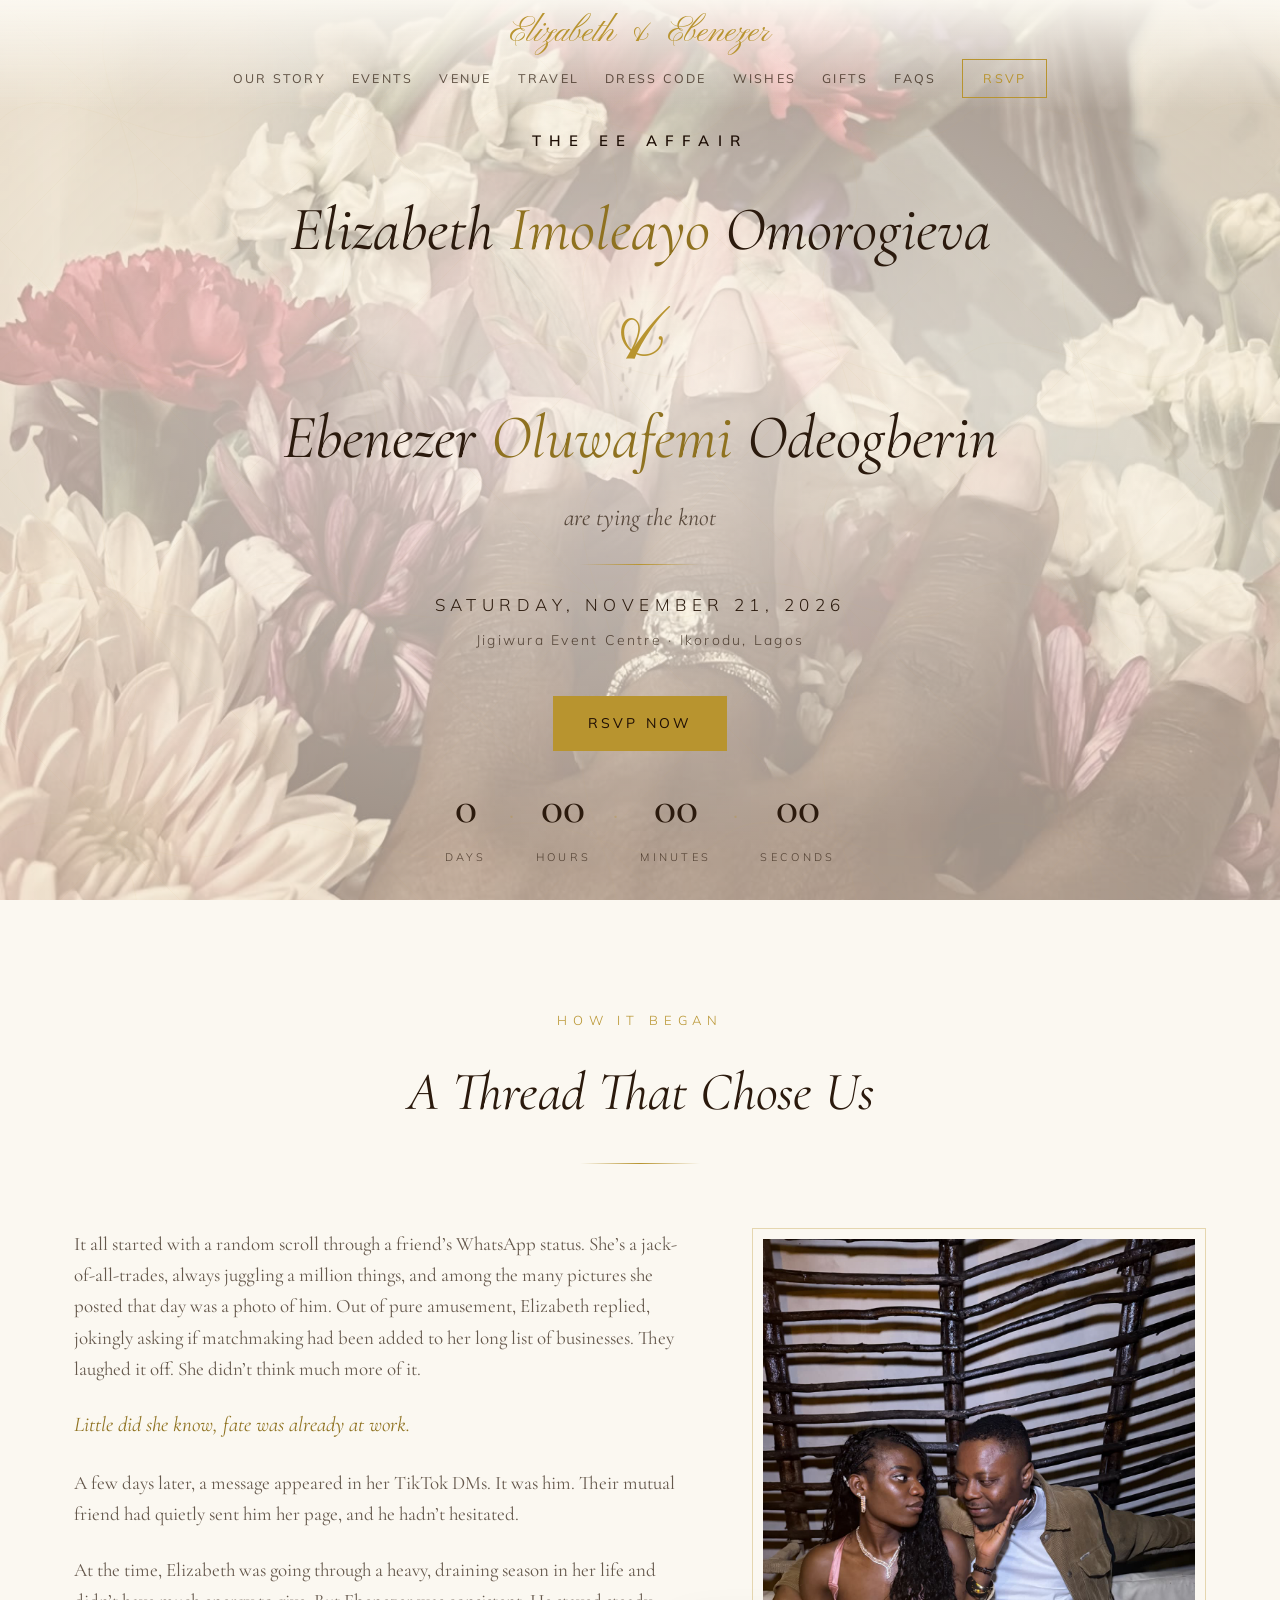
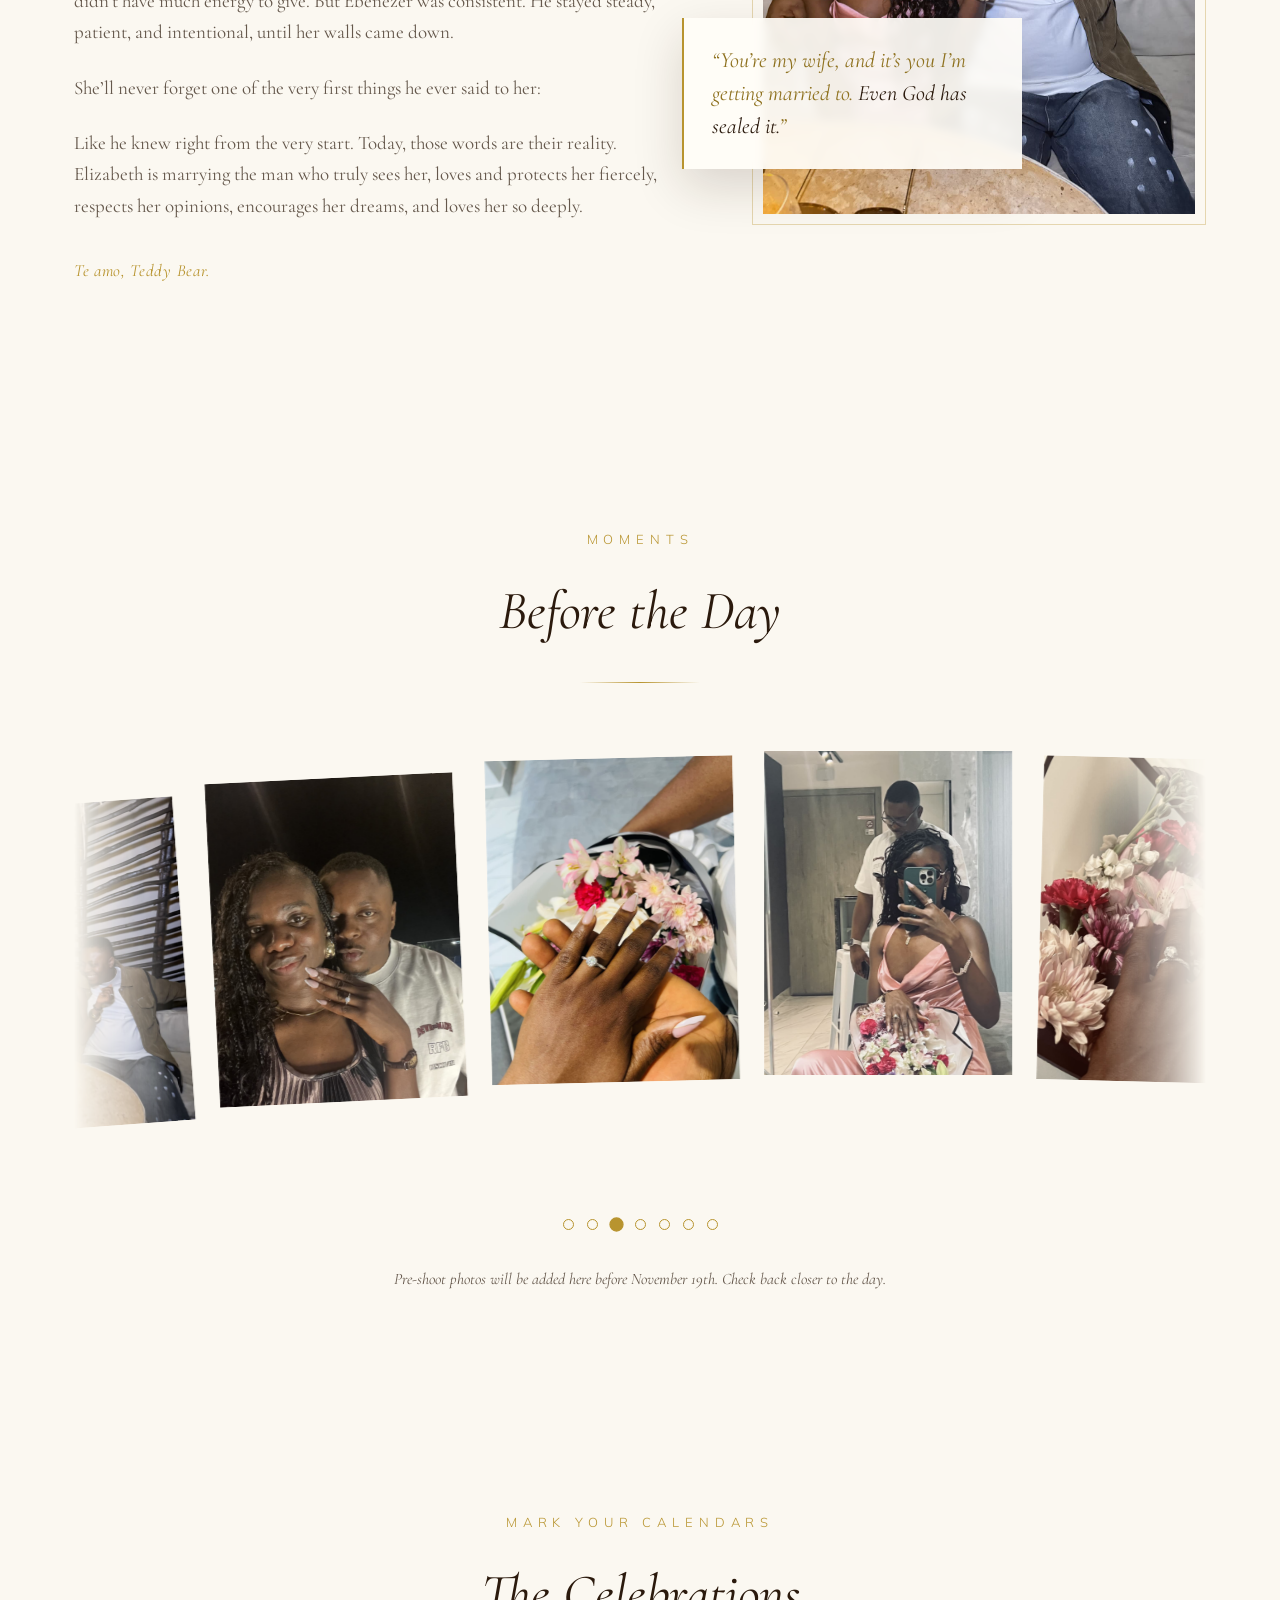
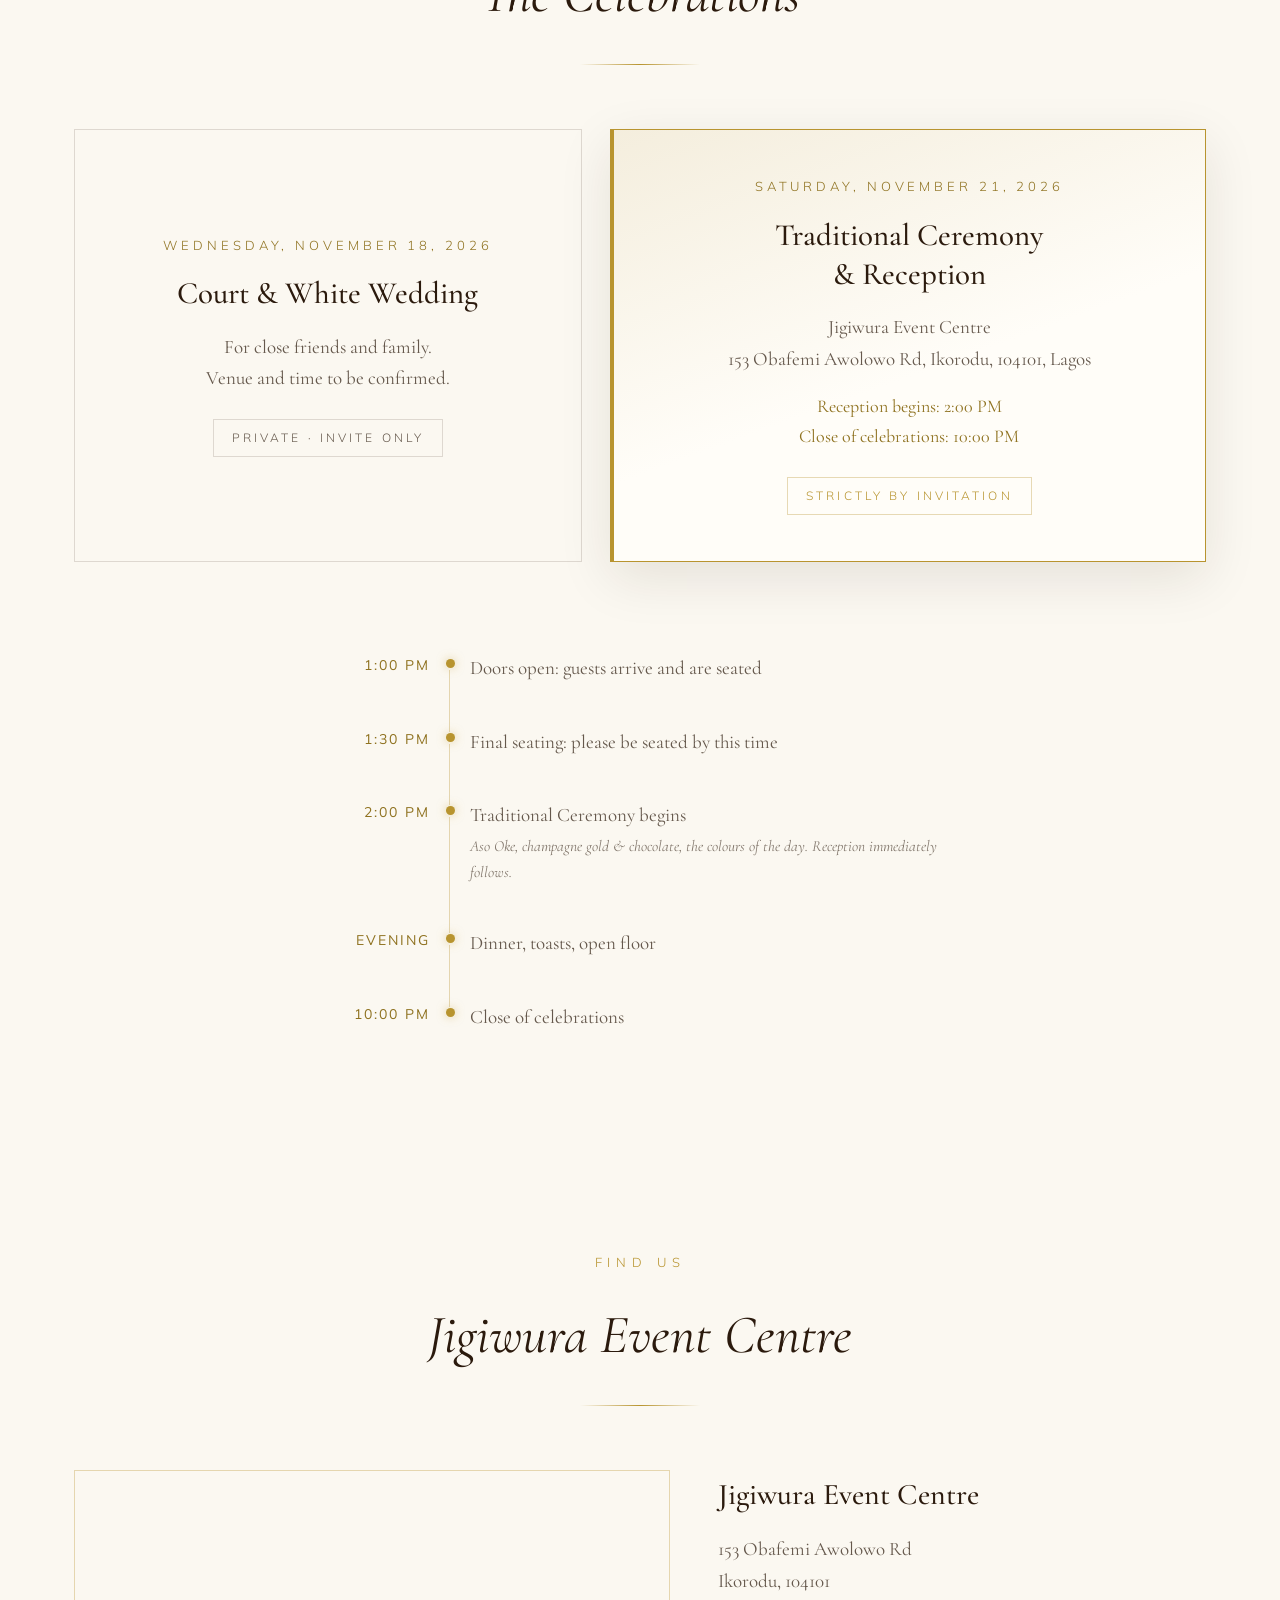
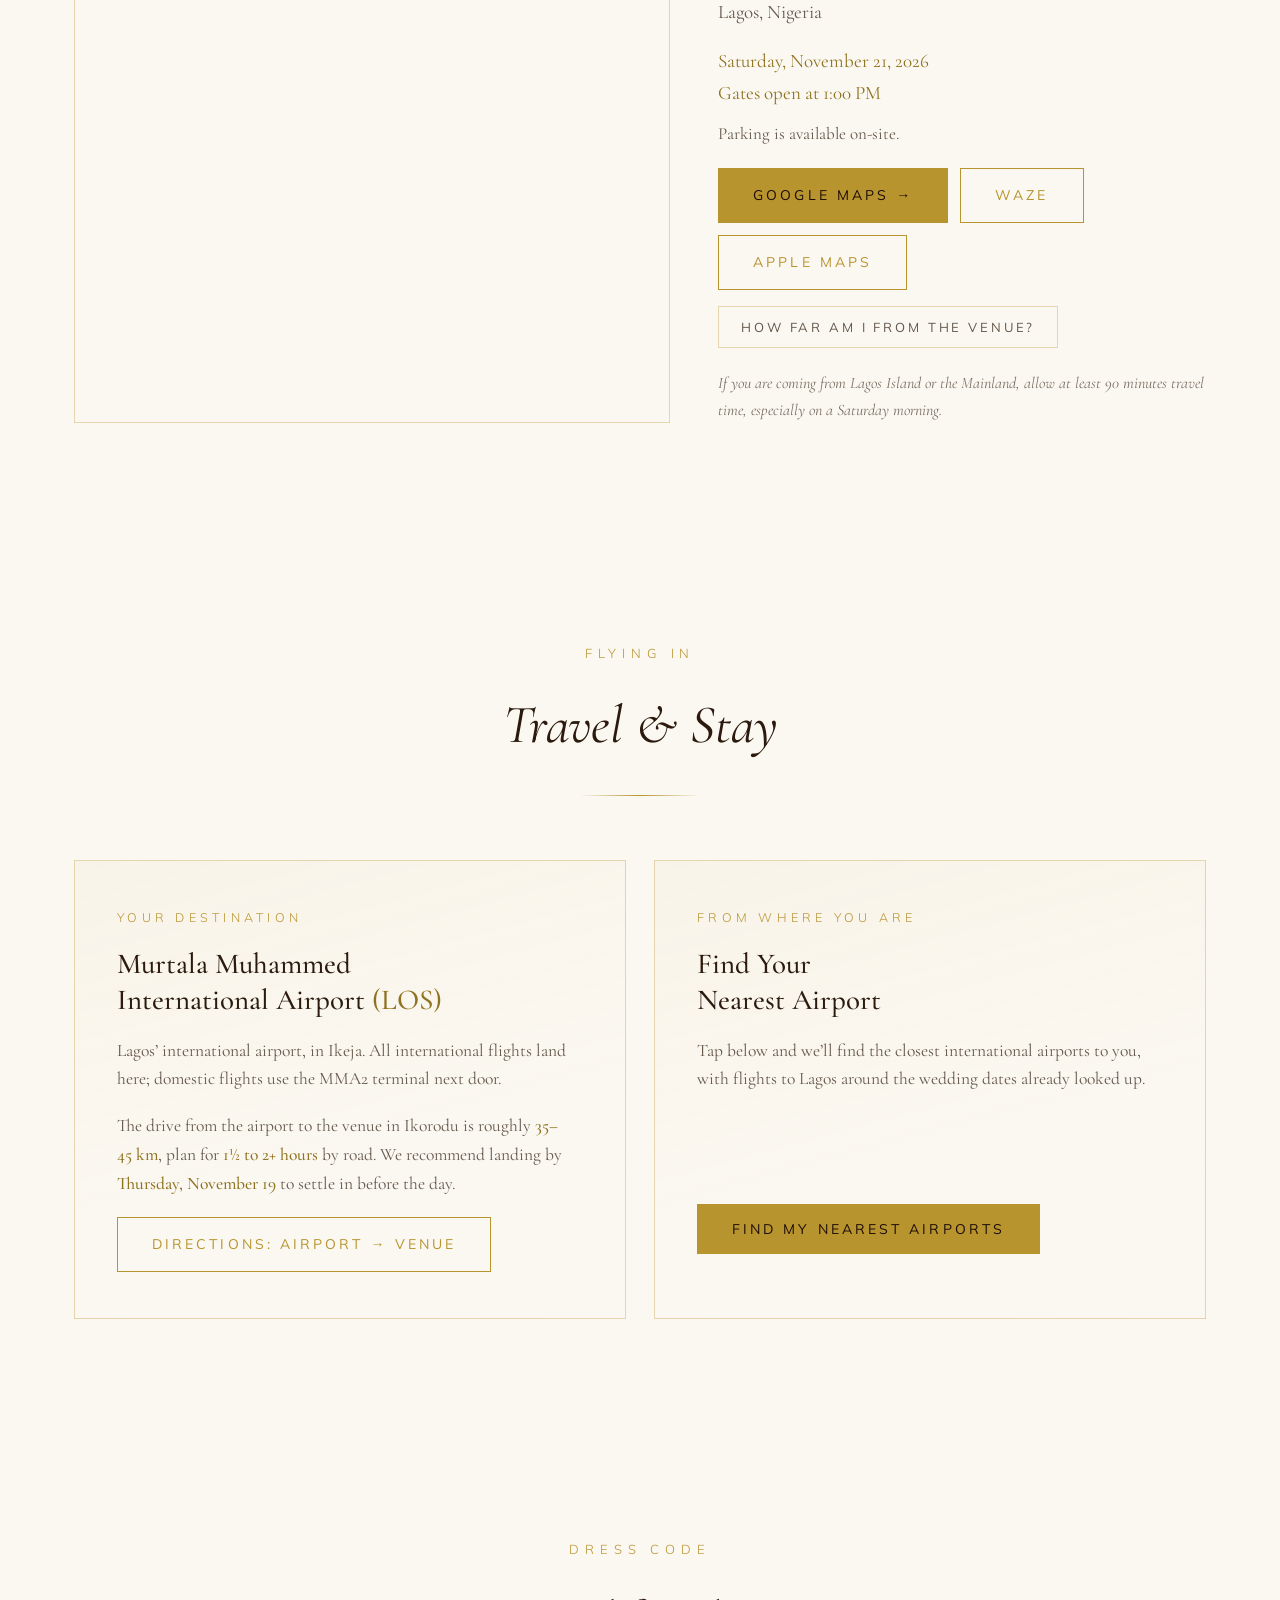
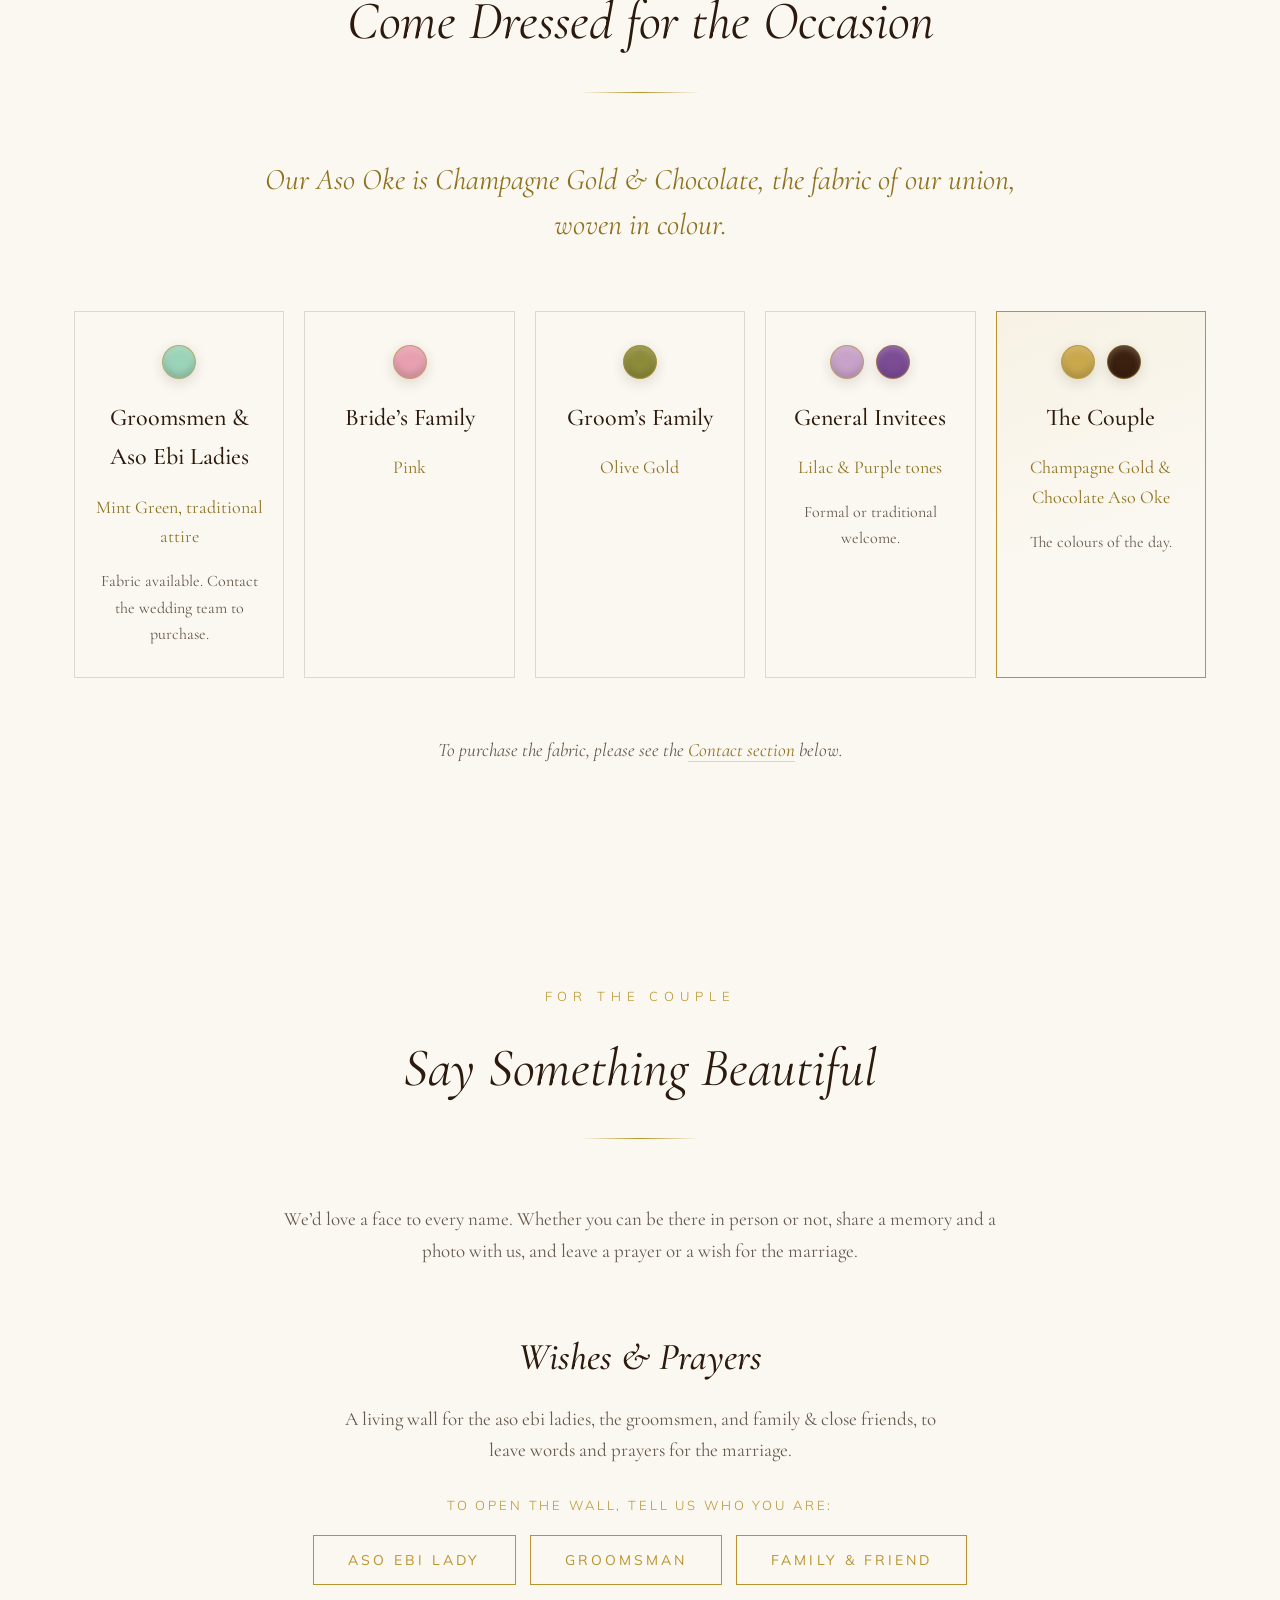
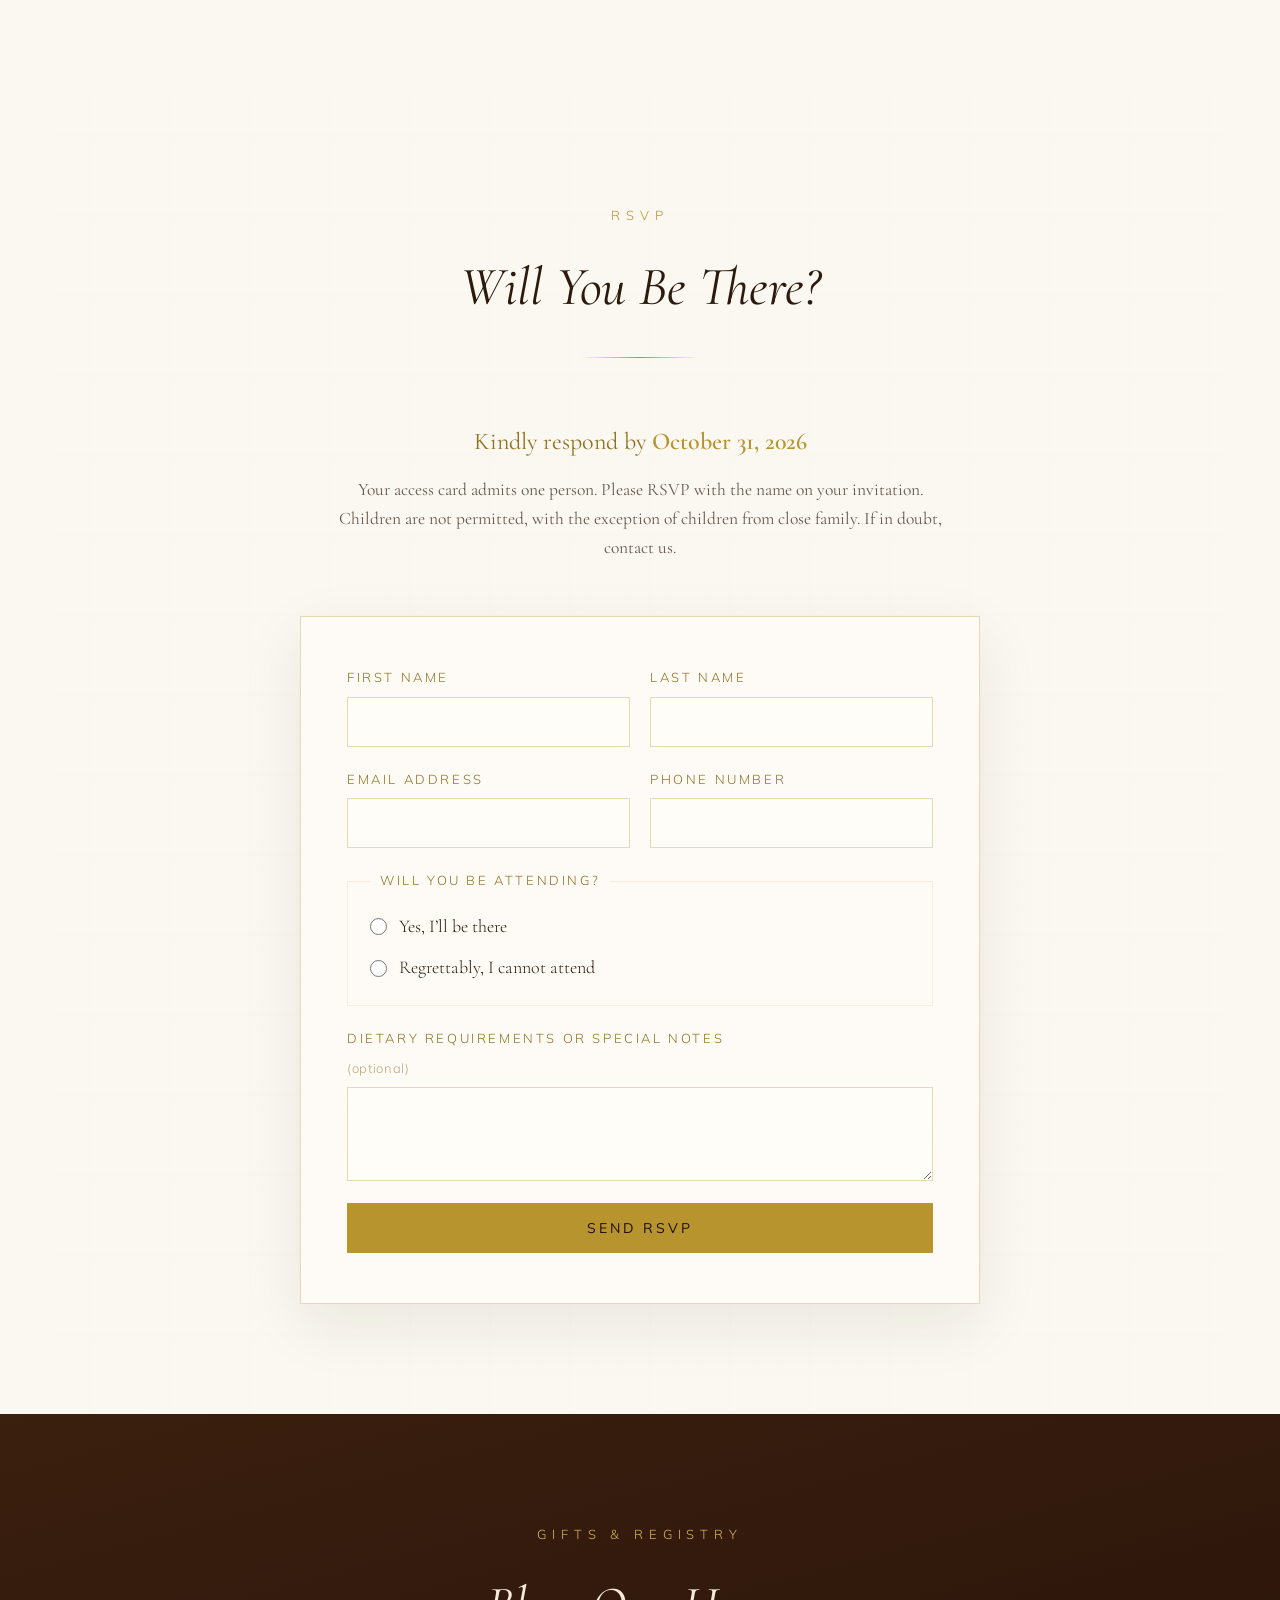
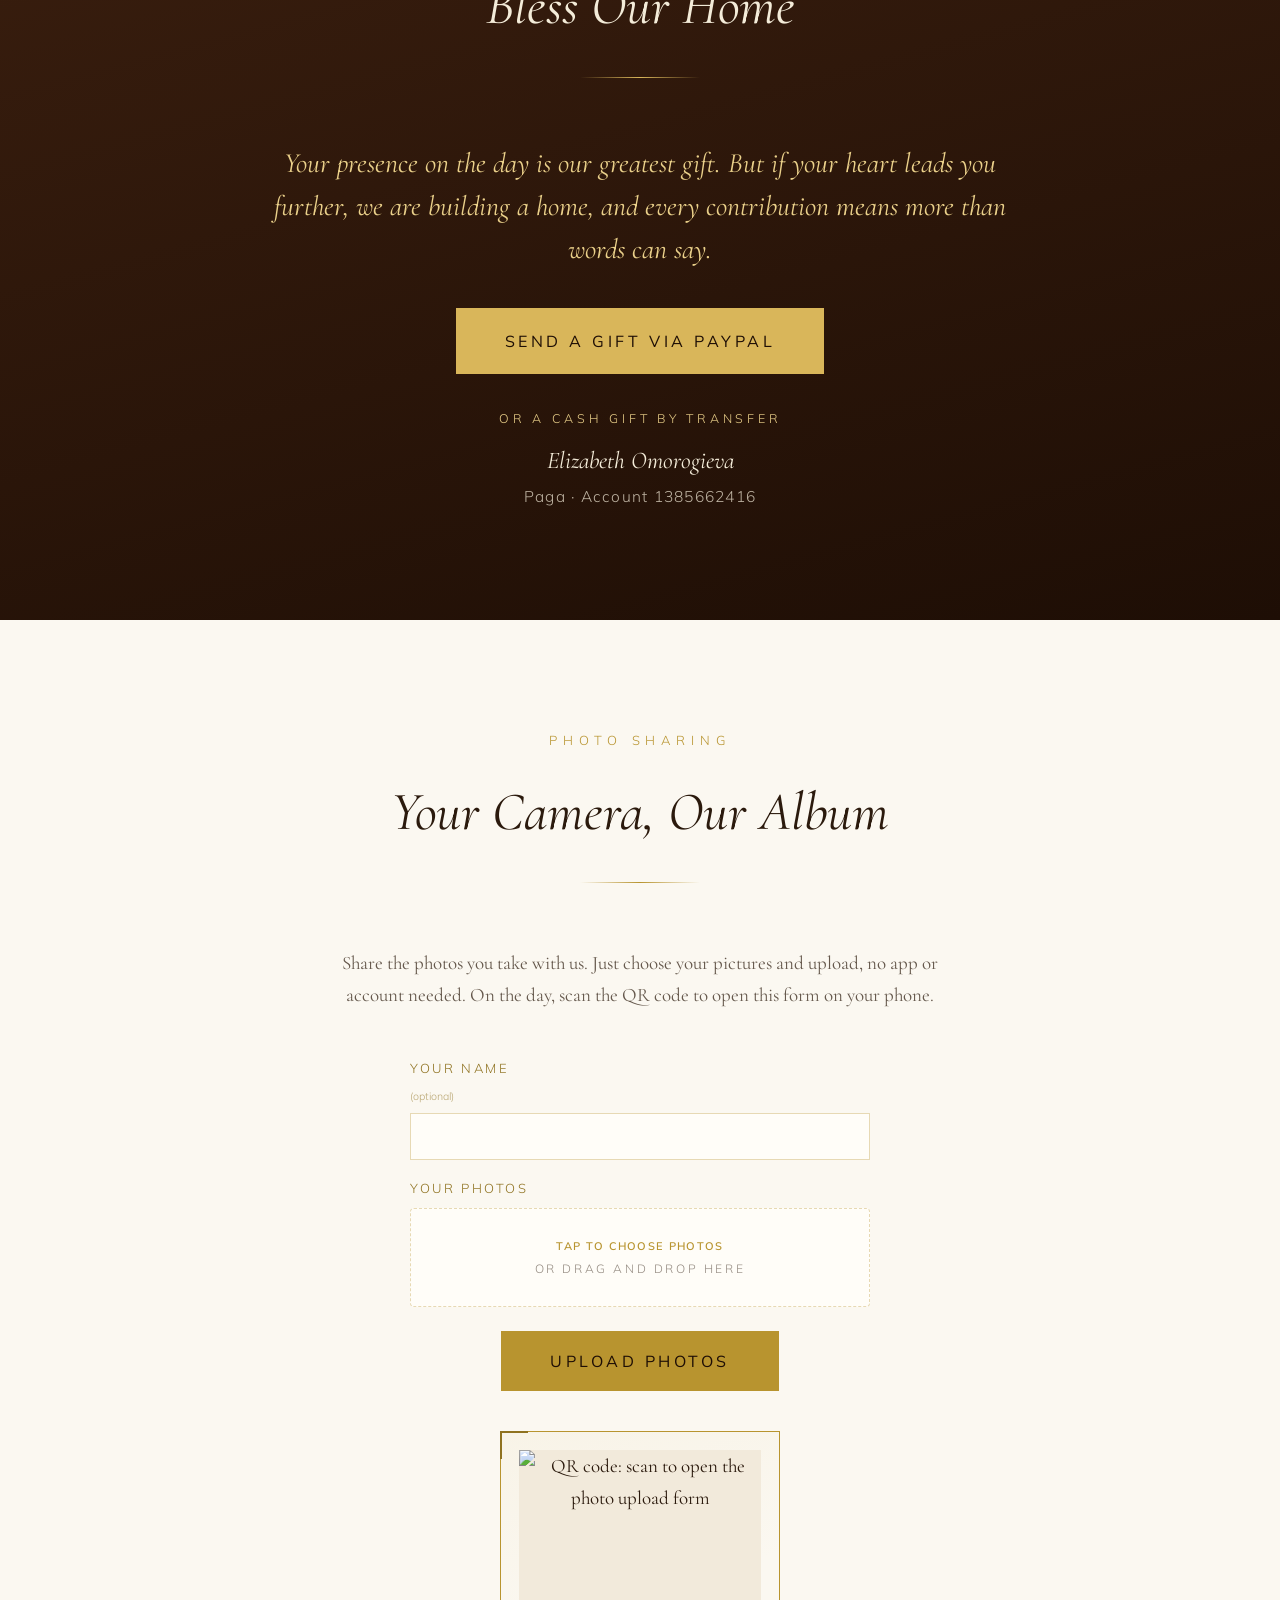
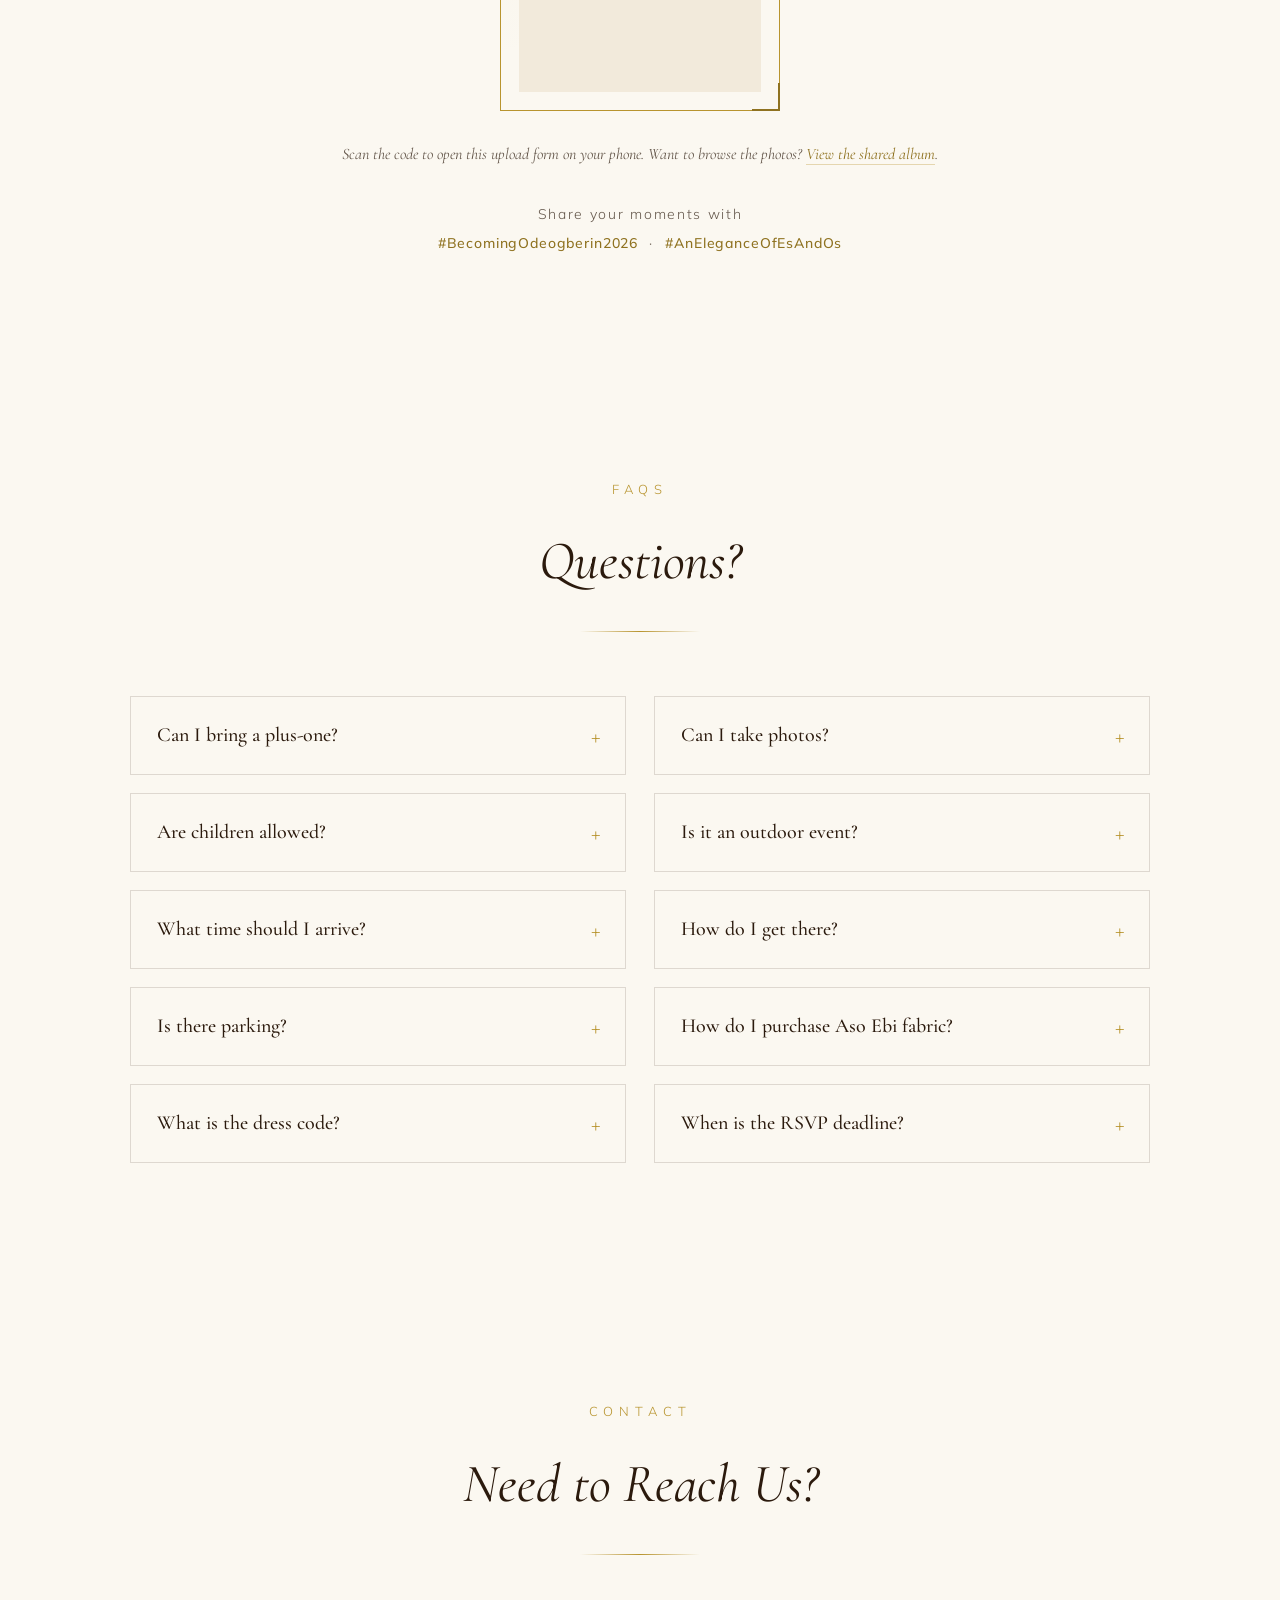
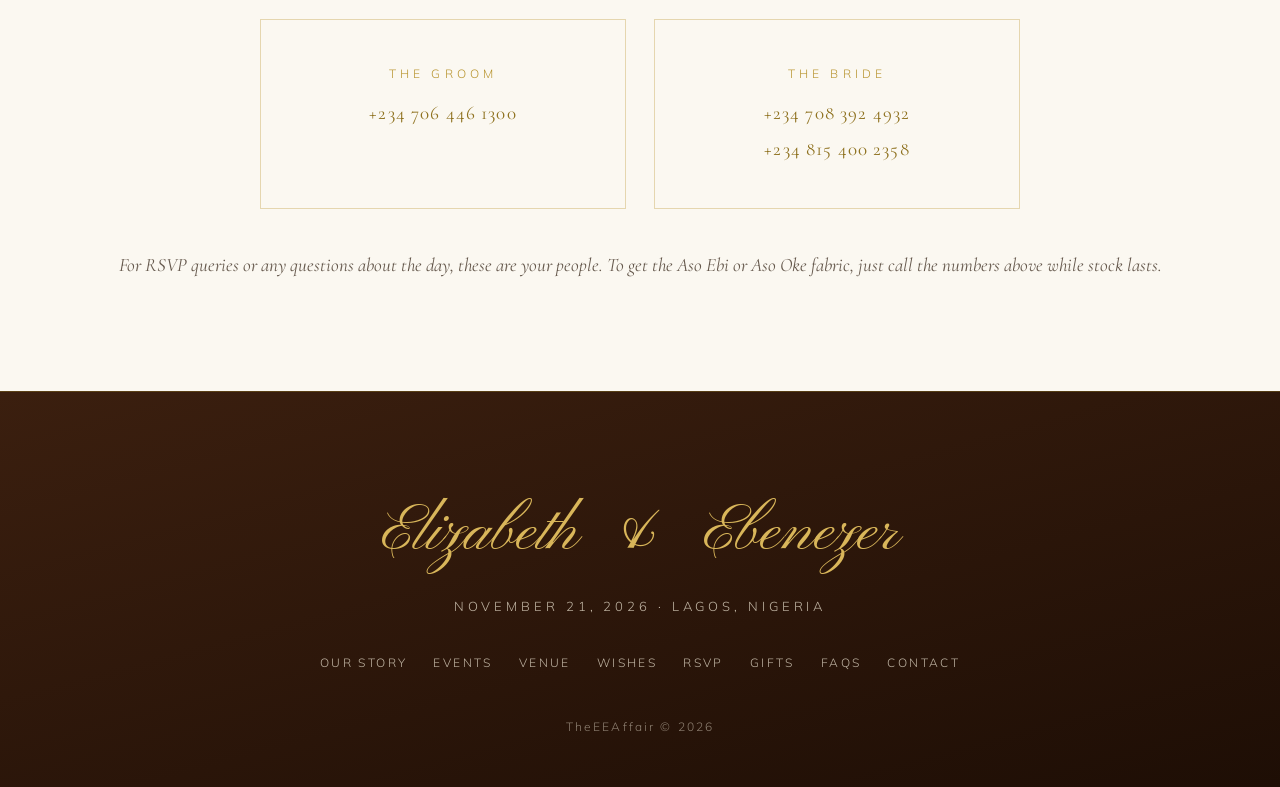
==== site/index.html @ 1d033188 "Add role-specific Padlet walls for Wishes & Prayers Aso Ebi Ladies and Groomsmen now each open their" ====
<!doctype html>
<html lang="en">
<head>
  <meta charset="utf-8" />
  <meta name="viewport" content="width=device-width, initial-scale=1" />
  <title>TheEEAffair · Elizabeth &amp; Ebenezer · November 21, 2026 · Lagos</title>
  <meta name="description" content="Elizabeth & Ebenezer are tying the knot. Saturday, November 21, 2026 · Jigiwura Event Centre, Ikorodu, Lagos." />
  <meta property="og:type" content="website" />
  <meta property="og:url" content="https://eeaffairs.site/" />
  <meta property="og:title" content="Elizabeth & Ebenezer · You're Cordially Invited" />
  <meta property="og:description" content="Saturday, November 21, 2026 · Jigiwura Event Centre, Ikorodu, Lagos" />
  <meta property="og:image" content="https://eeaffairs.site/images/og-image.png" />
  <meta property="og:image:width" content="1200" />
  <meta property="og:image:height" content="630" />
  <meta property="og:image:alt" content="Elizabeth & Ebenezer — Saturday, November 21, 2026, Lagos" />
  <meta name="twitter:card" content="summary_large_image" />
  <meta name="twitter:title" content="Elizabeth & Ebenezer · You're Cordially Invited" />
  <meta name="twitter:description" content="Saturday, November 21, 2026 · Jigiwura Event Centre, Ikorodu, Lagos" />
  <meta name="twitter:image" content="https://eeaffairs.site/images/og-image.png" />
  <link rel="preconnect" href="https://fonts.googleapis.com" />
  <link rel="preconnect" href="https://fonts.gstatic.com" crossorigin />
  <link href="https://fonts.googleapis.com/css2?family=Pinyon+Script&family=Cormorant+Garamond:ital,wght@0,400;0,500;0,600;1,400;1,500&family=Mulish:wght@300;400;500;600&display=swap" rel="stylesheet" />
  <link rel="stylesheet" href="css/styles.css" />
  <link rel="icon" href="images/favicon.ico" sizes="any" />
  <link rel="icon" type="image/png" sizes="32x32" href="images/favicon-32x32.png" />
  <link rel="icon" type="image/png" sizes="16x16" href="images/favicon-16x16.png" />
  <link rel="apple-touch-icon" href="images/apple-touch-icon.png" />
</head>
<body>

  <!-- ════════ INTRO VIDEO OVERLAY ════════ -->
  <div id="intro-overlay">
    <button id="intro-skip" class="intro-skip-btn" type="button">Skip</button>
    <!-- Envelope video loaded directly in HTML for instant loading -->
    <video id="envelope-video" class="intro-video active" src="videos/envelope-landscape.mp4" autoplay muted playsinline webkit-playsinline preload="auto"></video>


    <!-- Gold-thread video overlay -->
    <div id="thread-bg-wrapper" class="thread-bg-wrapper">
      <video id="thread-bg-video" src="videos/TheEEAffairIntro.mp4" muted playsinline webkit-playsinline preload="auto" aria-hidden="true"></video>
    </div>
    <video id="thread-video" class="intro-video" src="videos/TheEEAffairIntro.mp4" muted playsinline webkit-playsinline preload="auto"></video>

    <!-- Invitation Card sliding out of envelope -->
    <div id="invitation-card" class="invitation-card">
      <div class="card-inner">
        <div class="card-monogram">E&amp;E</div>
        <p class="card-subtext">You are cordially invited</p>
        <p class="card-subtext-small">to the wedding celebration of</p>
        <h2 class="card-names">Elizabeth &amp; Ebenezer</h2>
        <div class="card-gold-rule"></div>
        <p class="card-date">Saturday, November 21, 2026</p>
        <p class="card-venue">Jigiwura Event Centre · Lagos</p>
        <button id="open-invitation-btn" class="btn btn--gold" type="button">Open Invitation</button>
      </div>
    </div>
  </div>

  <!-- ════════ NAV ════════ -->
  <header class="nav" id="nav">
    <a class="nav__brand" href="#home">Elizabeth <span>&amp;</span> Ebenezer</a>
    <button class="nav__toggle" id="navToggle" aria-label="Open menu" aria-expanded="false">
      <span></span><span></span>
    </button>
    <nav class="nav__links" id="navLinks">
      <a href="#story">Our Story</a>
      <a href="#events">Events</a>
      <a href="#venue">Venue</a>
      <a href="#travel">Travel</a>
      <a href="#dresscode">Dress Code</a>
      <a href="#wishes">Wishes</a>
      <a href="#gifts">Gifts</a>
      <a href="#faqs">FAQs</a>
      <a href="#rsvp" class="nav__cta">RSVP</a>
    </nav>
  </header>

  <main>

  <!-- ════════ 01 · HERO ════════ -->
  <section class="hero" id="home">
    <div class="hero__photo" aria-hidden="true" data-parallax="0.14"></div>
    <div class="hero__veil" aria-hidden="true"></div>
    <div class="hero__filigree" aria-hidden="true"></div>
    <div class="hero__inner">
      <p class="hero__label">The EE Affair</p>
      <h1 class="hero__names">
        <span class="hero__name">Elizabeth <em>Imoleayo</em> Omorogieva</span>
        <span class="hero__amp">&amp;</span>
        <span class="hero__name">Ebenezer <em>Oluwafemi</em> Odeogberin</span>
      </h1>
      <p class="hero__tagline">are tying the knot</p>
      <div class="gold-rule" data-rule></div>
      <p class="hero__date">Saturday, November 21, 2026</p>
      <p class="hero__venue">Jigiwura Event Centre · Ikorodu, Lagos</p>
      <a class="btn btn--gold hero__rsvp" href="#rsvp">RSVP Now</a>
    </div>
    <div class="countdown" id="countdown" aria-label="Countdown to the wedding">
      <div class="countdown__unit"><span id="cd-days">0</span><small>Days</small></div>
      <div class="countdown__sep">·</div>
      <div class="countdown__unit"><span id="cd-hours">0</span><small>Hours</small></div>
      <div class="countdown__sep">·</div>
      <div class="countdown__unit"><span id="cd-mins">0</span><small>Minutes</small></div>
      <div class="countdown__sep">·</div>
      <div class="countdown__unit"><span id="cd-secs">0</span><small>Seconds</small></div>
    </div>
  </section>

  <!-- ════════ 02 · OUR STORY ════════ -->
  <section class="section story" id="story">
    <div class="section__head" data-reveal>
      <p class="section__label">How It Began</p>
      <h2 class="section__title"><em>A Thread That Chose Us</em></h2>
      <div class="gold-rule" data-rule></div>
    </div>
    <div class="story__grid">
      <div class="story__text" data-reveal>
        <p>It all started with a random scroll through a friend&rsquo;s WhatsApp status. She&rsquo;s a jack-of-all-trades, always juggling a million things, and among the many pictures she posted that day was a photo of him. Out of pure amusement, Elizabeth replied, jokingly asking if matchmaking had been added to her long list of businesses. They laughed it off. She didn&rsquo;t think much more of it.</p>
        <p class="story__fate"><em>Little did she know, fate was already at work.</em></p>
        <p>A few days later, a message appeared in her TikTok DMs. It was him. Their mutual friend had quietly sent him her page, and he hadn&rsquo;t hesitated.</p>
        <p>At the time, Elizabeth was going through a heavy, draining season in her life and didn&rsquo;t have much energy to give. But Ebenezer was consistent. He stayed steady, patient, and intentional, until her walls came down.</p>
        <p>She&rsquo;ll never forget one of the very first things he ever said to her:</p>
        <blockquote class="story__quote-mobile">&ldquo;You&rsquo;re my wife, and it&rsquo;s you I&rsquo;m getting married to. Even God has sealed it.&rdquo;</blockquote>
        <p>Like he knew right from the very start. Today, those words are their reality. Elizabeth is marrying the man who truly sees her, loves and protects her fiercely, respects her opinions, encourages her dreams, and loves her so deeply.</p>
        <p class="story__teamo">Te amo, Teddy Bear.</p>
      </div>
      <figure class="story__media" data-reveal>
        <img src="images/img_4115.jpg" alt="Elizabeth and Ebenezer together on the night of the proposal" loading="lazy" />
        <blockquote class="story__quote">&ldquo;You&rsquo;re my wife, and it&rsquo;s you I&rsquo;m getting married to. <span>Even God has sealed it.</span>&rdquo;</blockquote>
      </figure>
    </div>
  </section>

  <!-- ════════ 03 · GALLERY ════════ -->
  <section class="section gallery" id="gallery">
    <div class="section__head" data-reveal>
      <p class="section__label">Moments</p>
      <h2 class="section__title"><em>Before the Day</em></h2>
      <div class="gold-rule" data-rule></div>
    </div>
    <div class="gallery__marquee" data-reveal>
      <div class="gallery__track" id="galleryTrack">
        <figure class="gallery__item">
          <img src="images/img_4116.jpg" alt="Elizabeth and Ebenezer by candlelight" loading="lazy" />
        </figure>
        <figure class="gallery__item">
          <img src="images/img_9273.jpg" alt="The newly engaged couple, the night she said yes" loading="lazy" />
        </figure>
        <figure class="gallery__item">
          <img src="images/img_9255.jpg" alt="The ring, hands intertwined over the bouquet" loading="lazy" />
        </figure>
        <figure class="gallery__item">
          <img src="images/img_9395.jpg" alt="Elizabeth with her bouquet, Ebenezer behind her" loading="lazy" />
        </figure>
        <figure class="gallery__item">
          <img src="images/img_9289.jpg" alt="The engagement ring resting among flowers" loading="lazy" />
        </figure>
        <figure class="gallery__item">
          <img src="images/img_9259.jpg" alt="A quiet embrace" loading="lazy" />
        </figure>
        <figure class="gallery__item">
          <img src="images/img_9403.jpg" alt="Elizabeth with the proposal bouquet" loading="lazy" />
        </figure>
      </div>
    </div>
    <div class="gallery__dots" id="galleryDots" aria-label="Jump to a photo"></div>
    <p class="gallery__note" data-reveal>Pre-shoot photos will be added here before November 19th. Check back closer to the day.</p>
  </section>

  <!-- ════════ 04 · THE CELEBRATIONS ════════ -->
  <section class="section events" id="events">
    <div class="section__head" data-reveal>
      <p class="section__label">Mark Your Calendars</p>
      <h2 class="section__title"><em>The Celebrations</em></h2>
      <div class="gold-rule" data-rule></div>
    </div>
    <div class="events__cards">
      <article class="event-card event-card--muted" data-reveal>
        <p class="event-card__date">Wednesday, November 18, 2026</p>
        <h3 class="event-card__title">Court &amp; White Wedding</h3>
        <p class="event-card__detail">For close friends and family.<br />Venue and time to be confirmed.</p>
        <p class="event-card__badge">Private · Invite Only</p>
      </article>
      <article class="event-card event-card--main" data-reveal>
        <p class="event-card__date">Saturday, November 21, 2026</p>
        <h3 class="event-card__title">Traditional Ceremony<br />&amp; Reception</h3>
        <p class="event-card__detail">
          Jigiwura Event Centre<br />
          153 Obafemi Awolowo Rd, Ikorodu, 104101, Lagos
        </p>
        <p class="event-card__times">Reception begins: 2:00 PM<br />Close of celebrations: 10:00 PM</p>
        <p class="event-card__badge event-card__badge--gold">Strictly by Invitation</p>
      </article>
    </div>
    <div class="timeline" data-reveal>
      <div class="timeline__item">
        <span class="timeline__time">1:00 PM</span>
        <span class="timeline__dot" aria-hidden="true"></span>
        <span class="timeline__what">Doors open: guests arrive and are seated</span>
      </div>
      <div class="timeline__item">
        <span class="timeline__time">1:30 PM</span>
        <span class="timeline__dot" aria-hidden="true"></span>
        <span class="timeline__what">Final seating: please be seated by this time</span>
      </div>
      <div class="timeline__item">
        <span class="timeline__time">2:00 PM</span>
        <span class="timeline__dot" aria-hidden="true"></span>
        <span class="timeline__what">Traditional Ceremony begins<br /><small>Aso Oke, champagne gold &amp; chocolate, the colours of the day. Reception immediately follows.</small></span>
      </div>
      <div class="timeline__item">
        <span class="timeline__time">Evening</span>
        <span class="timeline__dot" aria-hidden="true"></span>
        <span class="timeline__what">Dinner, toasts, open floor</span>
      </div>
      <div class="timeline__item">
        <span class="timeline__time">10:00 PM</span>
        <span class="timeline__dot" aria-hidden="true"></span>
        <span class="timeline__what">Close of celebrations</span>
      </div>
    </div>
  </section>

  <!-- ════════ 05 · VENUE & GETTING THERE ════════ -->
  <section class="section venue" id="venue">
    <div class="section__head" data-reveal>
      <p class="section__label">Find Us</p>
      <h2 class="section__title"><em>Jigiwura Event Centre</em></h2>
      <div class="gold-rule" data-rule></div>
    </div>
    <div class="venue__grid">
      <div class="venue__map" data-reveal>
        <iframe
          title="Map: Jigiwura Event Centre, Ikorodu, Lagos"
          src="https://www.google.com/maps?q=Jigiwura+Event+Centre,+153+Obafemi+Awolowo+Rd,+Ikorodu,+Lagos,+Nigeria&output=embed"
          loading="lazy"
          allowfullscreen></iframe>
      </div>
      <div class="venue__info" data-reveal>
        <h3>Jigiwura Event Centre</h3>
        <p class="venue__addr">153 Obafemi Awolowo Rd<br />Ikorodu, 104101<br />Lagos, Nigeria</p>
        <p class="venue__when">Saturday, November 21, 2026<br />Gates open at 1:00 PM</p>
        <p class="venue__parking">Parking is available on-site.</p>
        <p class="venue__distance" id="venueDistance" hidden></p>
        <div class="venue__buttons">
          <a class="btn btn--gold" target="_blank" rel="noopener"
             href="https://www.google.com/maps/dir/?api=1&amp;destination=Jigiwura+Event+Centre,+153+Obafemi+Awolowo+Rd,+Ikorodu,+Lagos,+Nigeria">
            Google Maps →
          </a>
          <a class="btn btn--line" target="_blank" rel="noopener"
             href="https://waze.com/ul?q=Jigiwura%20Event%20Centre%20Ikorodu%20Lagos&amp;navigate=yes">
            Waze
          </a>
          <a class="btn btn--line" target="_blank" rel="noopener"
             href="https://maps.apple.com/?daddr=153+Obafemi+Awolowo+Rd,+Ikorodu,+Lagos,+Nigeria">
            Apple Maps
          </a>
        </div>
        <button class="btn btn--ghost" id="distanceBtn" type="button">How far am I from the venue?</button>
        <p class="venue__note">If you are coming from Lagos Island or the Mainland, allow at least 90 minutes travel time, especially on a Saturday morning.</p>
      </div>
    </div>
  </section>

  <!-- ════════ 05b · TRAVEL & STAY ════════ -->
  <section class="section travel" id="travel">
    <div class="section__head" data-reveal>
      <p class="section__label">Flying In</p>
      <h2 class="section__title"><em>Travel &amp; Stay</em></h2>
      <div class="gold-rule" data-rule></div>
    </div>
    <div class="travel__grid">
      <article class="travel-card" data-reveal>
        <p class="travel-card__label">Your Destination</p>
        <h3 class="travel-card__title">Murtala Muhammed<br />International Airport <span>(LOS)</span></h3>
        <p class="travel-card__body">
          Lagos&rsquo; international airport, in Ikeja. All international flights land here;
          domestic flights use the MMA2 terminal next door.
        </p>
        <p class="travel-card__body">
          The drive from the airport to the venue in Ikorodu is roughly
          <strong>35&ndash;45&nbsp;km</strong>, plan for <strong>1&frac12; to 2+ hours</strong>
          by road. We recommend landing by <strong>Thursday, November 19</strong> to settle in
          before the day.
        </p>
        <a class="btn btn--line" target="_blank" rel="noopener"
           href="https://www.google.com/maps/dir/?api=1&amp;origin=Murtala+Muhammed+International+Airport,+Ikeja,+Lagos&amp;destination=Jigiwura+Event+Centre,+153+Obafemi+Awolowo+Rd,+Ikorodu,+Lagos,+Nigeria">
          Directions: Airport → Venue
        </a>
      </article>
      <article class="travel-card" data-reveal>
        <p class="travel-card__label">From Where You Are</p>
        <h3 class="travel-card__title">Find Your<br />Nearest Airport</h3>
        <p class="travel-card__body">
          Tap below and we&rsquo;ll find the closest international airports to you,
          with flights to Lagos around the wedding dates already looked up.
        </p>
        <button class="btn btn--gold" id="airportBtn" type="button">Find my nearest airports</button>
        <div class="travel__results" id="airportResults" hidden></div>
        <div class="travel__fallback" id="airportFallback" hidden>
          <label for="citySearch">Or choose where you&rsquo;re flying from:</label>
          <input type="text" id="citySearch" class="travel__search" placeholder="Type a city or airport — e.g. Prague, Václav, Edmonton" autocomplete="off" />
          <select id="citySelect">
            <option value="">Select an airport…</option>
          </select>
        </div>
      </article>
    </div>
  </section>

  <!-- ════════ 06 · DRESS CODE ════════ -->
  <section class="section dresscode" id="dresscode">
    <div class="section__head" data-reveal>
      <p class="section__label">Dress Code</p>
      <h2 class="section__title"><em>Come Dressed for the Occasion</em></h2>
      <div class="gold-rule" data-rule></div>
    </div>
    <p class="dresscode__lede" data-reveal><em>Our Aso Oke is Champagne Gold &amp; Chocolate, the fabric of our union, woven in colour.</em></p>
    <div class="dresscode__cards">
      <article class="dress-card" data-reveal>
        <div class="dress-card__dots" aria-hidden="true">
          <span class="dot dot--mint"></span>
        </div>
        <h3>Groomsmen &amp; Aso Ebi Ladies</h3>
        <p class="dress-card__colour">Mint Green, traditional attire</p>
        <p class="dress-card__note">Fabric available. Contact the wedding team to purchase.</p>
      </article>
      <article class="dress-card" data-reveal>
        <div class="dress-card__dots" aria-hidden="true">
          <span class="dot dot--pink"></span>
        </div>
        <h3>Bride&rsquo;s Family</h3>
        <p class="dress-card__colour">Pink</p>
      </article>
      <article class="dress-card" data-reveal>
        <div class="dress-card__dots" aria-hidden="true">
          <span class="dot dot--olive-gold"></span>
        </div>
        <h3>Groom&rsquo;s Family</h3>
        <p class="dress-card__colour">Olive Gold</p>
      </article>
      <article class="dress-card" data-reveal>
        <div class="dress-card__dots" aria-hidden="true">
          <span class="dot dot--lilac"></span>
          <span class="dot dot--purple"></span>
        </div>
        <h3>General Invitees</h3>
        <p class="dress-card__colour">Lilac &amp; Purple tones</p>
        <p class="dress-card__note">Formal or traditional welcome.</p>
      </article>
      <article class="dress-card dress-card--couple" data-reveal>
        <div class="dress-card__dots" aria-hidden="true">
          <span class="dot dot--gold"></span>
          <span class="dot dot--chocolate"></span>
        </div>
        <h3>The Couple</h3>
        <p class="dress-card__colour">Champagne Gold &amp; Chocolate Aso Oke</p>
        <p class="dress-card__note">The colours of the day.</p>
      </article>
    </div>
    <p class="dresscode__fabric" data-reveal>To purchase the fabric, please see the <a href="#contact">Contact section</a> below.</p>
  </section>

  <!-- ════════ 07 · WORDS & WISHES ════════ -->
  <section class="section wishes" id="wishes">
    <div class="section__head" data-reveal>
      <p class="section__label">For the Couple</p>
      <h2 class="section__title"><em>Say Something Beautiful</em></h2>
      <div class="gold-rule" data-rule></div>
    </div>
    <p class="wishes__intro" data-reveal>
      We&rsquo;d love a face to every name. Whether you can be there in person or not, share a
      memory and a photo with us, and leave a prayer or a wish for the marriage.
    </p>

    <!-- Wishes & Prayers: the live wall, for the wedding party, family and close friends -->
    <div class="wishes__block wishes__block--wall" data-reveal>
      <h3 class="wishes__block-title"><em>Wishes &amp; Prayers</em></h3>
      <p class="wishes__block-text">
        A living wall for the aso ebi ladies, the groomsmen, and family &amp; close friends, to
        leave words and prayers for the marriage.
      </p>
      <div class="wishes__gate" id="wishesGate">
        <p class="wishes__gate-label">To open the wall, tell us who you are:</p>
        <div class="wishes__roles">
          <button type="button" class="btn btn--line" data-wishrole data-padlet="https://padlet.com/embed/j8zterlkvmfhe8xh">Aso Ebi Lady</button>
          <button type="button" class="btn btn--line" data-wishrole data-padlet="https://padlet.com/embed/neg8hd307o5h2p6j">Groomsman</button>
          <button type="button" class="btn btn--line" data-wishrole data-padlet="https://padlet.com/embed/f3x7ytkm88tdohma">Family &amp; Friend</button>
        </div>
      </div>
      <div class="wishes__padlet" id="wishesPadlet" hidden>
        <button type="button" class="wishes__padlet-close" id="wishesClose">&times; Close the wall</button>
        <div class="padlet-embed" style="border:1px solid rgba(43,26,13,0.15);border-radius:4px;box-sizing:border-box;overflow:hidden;position:relative;width:100%;background:#F4F4F4">
          <p style="padding:0;margin:0">
            <iframe frameborder="0" allow="camera;microphone;geolocation;display-capture;clipboard-write" style="width:100%;height:608px;display:block;padding:0;margin:0" title="Wishes &amp; Prayers wall"></iframe>
          </p>
        </div>
      </div>
    </div>
  </section>

  <!-- ════════ 08 · RSVP ════════ -->
  <section class="section rsvp" id="rsvp">
    <div class="rsvp__texture" aria-hidden="true"></div>
    <div class="section__head" data-reveal>
      <p class="section__label">RSVP</p>
      <h2 class="section__title"><em>Will You Be There?</em></h2>
      <div class="gold-rule" data-rule></div>
    </div>
    <p class="rsvp__deadline" data-reveal>Kindly respond by <strong>October 31, 2026</strong></p>
    <p class="rsvp__subtext" data-reveal>
      Your access card admits one person. Please RSVP with the name on your invitation.
      Children are not permitted, with the exception of children from close family. If in doubt, contact us.
    </p>
    <div class="rsvp__panel" data-reveal>
      <form class="rsvp__form" id="rsvpForm">
        <div class="rsvp__row">
          <label>First name <input type="text" name="firstName" required autocomplete="given-name" /></label>
          <label>Last name <input type="text" name="lastName" required autocomplete="family-name" /></label>
        </div>
        <div class="rsvp__row">
          <label>Email address <input type="email" name="email" required autocomplete="email" /></label>
          <label>Phone number <input type="tel" name="phone" required autocomplete="tel" /></label>
        </div>
        <fieldset class="rsvp__attending">
          <legend>Will you be attending?</legend>
          <label class="rsvp__radio"><input type="radio" name="attending" value="yes" required /> <span>Yes, I&rsquo;ll be there</span></label>
          <label class="rsvp__radio"><input type="radio" name="attending" value="no" /> <span>Regrettably, I cannot attend</span></label>
        </fieldset>
        <label>Dietary requirements or special notes <span class="opt">(optional)</span>
          <textarea name="notes" rows="3"></textarea>
        </label>
        <button class="btn btn--gold" type="submit">Send RSVP</button>
      </form>
      <div class="rsvp__send" aria-hidden="true">
        <svg class="rsvp__trail" viewBox="0 0 300 220" preserveAspectRatio="none">
          <path d="M30 180 Q 150 150 290 -20" fill="none" stroke="currentColor" stroke-width="3" stroke-dasharray="2 11" stroke-linecap="round" />
        </svg>
        <svg class="rsvp__plane" viewBox="0 0 512 512">
          <path d="M12 256 504 20 264 312 Z" fill="#E8C97A" />
          <path d="M264 312 504 20 320 500 Z" fill="#B8942F" />
        </svg>
      </div>
      <div class="rsvp__confirm" id="rsvpYes" hidden>
        <p class="rsvp__confirm-title"><em>You&rsquo;re on the list.</em></p>
        <p>We look forward to celebrating with you on November 21, 2026.</p>
      </div>
      <div class="rsvp__confirm" id="rsvpNo" hidden>
        <p class="rsvp__confirm-title"><em>We&rsquo;ll miss you there.</em></p>
        <p>Thank you for letting us know.</p>
      </div>
    </div>
  </section>

  <!-- ════════ 09 · GIFTS & REGISTRY ════════ -->
  <section class="section gifts section--choco" id="gifts">
    <div class="section__head" data-reveal>
      <p class="section__label">Gifts &amp; Registry</p>
      <h2 class="section__title"><em>Bless Our Home</em></h2>
      <div class="gold-rule" data-rule></div>
    </div>
    <p class="gifts__lede" data-reveal><em>Your presence on the day is our greatest gift. But if your heart leads you further, we are building a home, and every contribution means more than words can say.</em></p>
    <div class="gifts__actions" data-reveal>
      <a class="btn btn--gold btn--big" href="https://www.paypal.me/ElizabethOmorogieva" target="_blank" rel="noopener">Send a Gift via PayPal</a>
      <div class="gifts__bank">
        <p class="gifts__bank-label">Or a cash gift by transfer</p>
        <p class="gifts__bank-name">Elizabeth Omorogieva</p>
        <p class="gifts__bank-detail">Paga &middot; Account 1385662416</p>
      </div>
    </div>
  </section>

  <!-- ════════ 10 · SHARE YOUR SHOTS ════════ -->
  <section class="section shots" id="shots">
    <div class="section__head" data-reveal>
      <p class="section__label">Photo Sharing</p>
      <h2 class="section__title"><em>Your Camera, Our Album</em></h2>
      <div class="gold-rule" data-rule></div>
    </div>
    <p class="shots__copy" data-reveal>
      Share the photos you take with us. Just choose your pictures and upload, no app
      or account needed. On the day, scan the QR code to open this form on your phone.
    </p>
    <form class="shots__upload" id="photoForm" data-reveal>
      <label>Your name <span class="opt">(optional)</span>
        <input type="text" id="photoName" name="name" autocomplete="name" />
      </label>
      <label>Your photos
        <div class="shots__drop-zone" id="shotsDropZone">
          <input type="file" id="photoFiles" accept="image/*" multiple required />
          <span class="shots__drop-main">Tap to choose photos</span>
          <span class="shots__drop-sub">or drag and drop here</span>
          <span class="shots__drop-chosen" id="shotsChosenLabel"></span>
        </div>
      </label>
      <button class="btn btn--gold btn--big" type="submit" id="photoSubmit">Upload Photos</button>
      <p class="shots__upload-status" id="photoStatus" hidden></p>
    </form>

    <!-- Success panel (shown after upload) -->
    <div class="shots__success" id="shotsSuccess">
      <div class="shots__success-icon">✓</div>
      <p class="shots__success-title"><em>Thank you!</em></p>
      <p class="shots__success-copy" id="shotsSuccessCopy">Your photos have been shared and will appear in the album shortly.</p>
      <a class="btn btn--outline" id="shotsAlbumLink" href="https://drive.google.com/drive/folders/18MJf_2YCV_Ehnrs5JcUMGehYBQ-tZ6OL" target="_blank" rel="noopener">View the Shared Album</a>
      <button class="shots__success-again" id="shotsUploadAgain">Upload more photos</button>
    </div>
    <div class="shots__qr-frame" data-reveal>
      <div class="shots__qr" id="qrSlot">
        <span class="gallery__diamond" aria-hidden="true">◆</span>
        <span class="shots__qr-soon">QR code<br />loading…</span>
      </div>
    </div>
    <p class="shots__under" data-reveal>Scan the code to open this upload form on your phone. Want to browse the photos? <a class="shots__album-link" id="albumBtn" href="https://drive.google.com/drive/folders/18MJf_2YCV_Ehnrs5JcUMGehYBQ-tZ6OL" target="_blank" rel="noopener">View the shared album</a>.</p>
    <p class="shots__hashtags" data-reveal>
      Share your moments with<br />
      <strong>#BecomingOdeogberin2026</strong> &nbsp;·&nbsp; <strong>#AnEleganceOfEsAndOs</strong>
    </p>
  </section>

  <!-- ════════ 11 · FAQs ════════ -->
  <section class="section faqs" id="faqs">
    <div class="section__head" data-reveal>
      <p class="section__label">FAQs</p>
      <h2 class="section__title"><em>Questions?</em></h2>
      <div class="gold-rule" data-rule></div>
    </div>
    <div class="faqs__grid" data-reveal>
      <details class="faq">
        <summary>Can I bring a plus-one?</summary>
        <p>Your access card admits one person only. Plus-ones are not permitted unless specifically noted on your invitation.</p>
      </details>
      <details class="faq">
        <summary>Are children allowed?</summary>
        <p>This is an adult event. Children are not permitted, with the exception of children belonging to close family. If you are unsure, please contact us before the day.</p>
      </details>
      <details class="faq">
        <summary>What time should I arrive?</summary>
        <p>Doors open at 1:00 PM. We strongly recommend arriving by 1:30 PM at the latest. The ceremony begins promptly at 2:00 PM and late arrivals may not be seated once proceedings have started.</p>
      </details>
      <details class="faq">
        <summary>Is there parking?</summary>
        <p>Yes, parking is available on-site at Jigiwura Event Centre.</p>
      </details>
      <details class="faq">
        <summary>What is the dress code?</summary>
        <p>Groomsmen and aso ebi ladies are in Mint Green. General invitees are in Lilac and Purple tones. See the Dress Code section for full details.</p>
      </details>
      <details class="faq">
        <summary>Can I take photos?</summary>
        <p>Please follow the photographer&rsquo;s lead during the ceremony itself. At the reception, you are welcome to take photos and we&rsquo;d love for you to share them via the QR code on your table.</p>
      </details>
      <details class="faq">
        <summary>Is it an outdoor event?</summary>
        <p>No. The celebration is fully indoors at Jigiwura Event Centre.</p>
      </details>
      <details class="faq">
        <summary>How do I get there?</summary>
        <p>The venue is at 153 Obafemi Awolowo Rd, Ikorodu, Lagos. Use the map and direction buttons in the Venue section above. If travelling from Lagos Island or the Mainland, allow at least 90 minutes on a Saturday.</p>
      </details>
      <details class="faq">
        <summary>How do I purchase Aso Ebi fabric?</summary>
        <p>Contact for the groom: <a href="tel:+2347064461300">+234 706 446 1300</a> or for the bride: <a href="tel:+2347083924932">+234 708 392 4932</a>. Fabric is available while stock lasts.</p>
      </details>
      <details class="faq">
        <summary>When is the RSVP deadline?</summary>
        <p>October 31, 2026. Please do not leave it late.</p>
      </details>
    </div>
  </section>

  <!-- ════════ 12 · CONTACT ════════ -->
  <section class="section contact" id="contact">
    <div class="section__head" data-reveal>
      <p class="section__label">Contact</p>
      <h2 class="section__title"><em>Need to Reach Us?</em></h2>
      <div class="gold-rule" data-rule></div>
    </div>
    <div class="contact__cards">
      <article class="contact-card" data-reveal>
        <p class="contact-card__side">The Groom</p>
        <a href="tel:+2347064461300">+234 706 446 1300</a>
      </article>
      <article class="contact-card" data-reveal>
        <p class="contact-card__side">The Bride</p>
        <a href="tel:+2347083924932">+234 708 392 4932</a>
        <a href="tel:+2348154002358">+234 815 400 2358</a>
      </article>
    </div>
    <p class="contact__note" data-reveal><em>For RSVP queries or any questions about the day, these are your people. To get the Aso Ebi or Aso Oke fabric, just call the numbers above while stock lasts.</em></p>
  </section>

  </main>

  <!-- ════════ FOOTER ════════ -->
  <footer class="footer">
    <p class="footer__names">Elizabeth <span>&amp;</span> Ebenezer</p>
    <p class="footer__date">November 21, 2026 · Lagos, Nigeria</p>
    <nav class="footer__links">
      <a href="#story">Our Story</a>
      <a href="#events">Events</a>
      <a href="#venue">Venue</a>
      <a href="#wishes">Wishes</a>
      <a href="#rsvp">RSVP</a>
      <a href="#gifts">Gifts</a>
      <a href="#faqs">FAQs</a>
      <a href="#contact">Contact</a>
    </nav>
    <p class="footer__copy">TheEEAffair © 2026</p>
  </footer>

  <script src="js/airports.js"></script>
  <script src="js/main.js"></script>
</body>
</html>
---- site/css/styles.css ----
/* ═══════════════════════════════════════════
   TheEEAffair - ivory, chocolate & gold
   Light, premium palette. Ivory canvas, chocolate
   ink, champagne-gold accents.
   ═══════════════════════════════════════════ */

:root {
  /* Surfaces */
  --ivory: #FBF8F1;        /* page canvas */
  --ivory-deep: #F2EADB;   /* cards, footer, alt surfaces */
  --paper: #FFFDF8;        /* crisp white inputs / panels */

  /* Chocolate (kept dark - button text, intro splash, dark accents) */
  --choco-deep: #1E0E05;
  --choco-mid: #3B1F0F;
  --choco-soft: #2A1609;

  /* Ink (chocolate text on light) */
  --ink: #2B1A0D;
  --ink-dim: rgba(43, 26, 13, 0.72);
  --ink-faint: rgba(43, 26, 13, 0.14);

  /* Gold */
  --gold: #B8942F;         /* accents, borders, fills, labels */
  --gold-light: #8F7220;   /* deeper gold for emphasis text on light */
  --gold-bright: #E8C97A;  /* bright gold for on-dark accents / hover fills */
  --gold-pale: rgba(184, 148, 47, 0.12);
  --gold-faint: rgba(184, 148, 47, 0.34);

  /* Back-compat aliases: the original light-on-dark text tokens are
     repurposed to chocolate ink so existing `color: var(--cream)` and
     `var(--cream-dim)` rules read correctly on the ivory canvas. */
  --cream: var(--ink);
  --cream-dim: var(--ink-dim);

  --serif: "Cormorant Garamond", Georgia, serif;
  --script: "Pinyon Script", "Great Vibes", cursive;
  --sans: "Mulish", "Segoe UI", sans-serif;

  --max: 1180px;
}

* { margin: 0; padding: 0; box-sizing: border-box; }

html { scroll-behavior: smooth; }

html, body { overflow-x: clip; }

body {
  background: var(--ivory);
  color: var(--ink);
  font-family: var(--serif);
  font-size: 19px;
  line-height: 1.65;
  -webkit-font-smoothing: antialiased;
}

img { display: block; max-width: 100%; }

/* ── Intro video overlay ─────────────────── */
#intro-overlay {
  position: fixed;
  inset: 0;
  z-index: 1000;
  background: var(--choco-deep);
  transition: opacity 0.8s ease;
}
#intro-overlay.done { opacity: 0; pointer-events: none; }

.intro-video {
  position: absolute;
  inset: 0;
  width: 100%;
  height: 100%;
  opacity: 0;
  pointer-events: none;
  transition: opacity 0.8s ease;
}
.intro-video.active {
  opacity: 1;
  pointer-events: auto;
}

#envelope-video {
  object-fit: cover;
  z-index: 1;
}
#thread-video {
  object-fit: cover;
  z-index: 10;
  transform: translate3d(0, 0, 0); /* forces hardware accelerated stacking context to stay clear in front of filters */
}
.thread-bg-wrapper {
  display: none;
  position: absolute;
  inset: 0;
  width: 100%;
  height: 100%;
  opacity: 0;
  pointer-events: none;
  transition: opacity 0.8s ease;
  overflow: hidden;
  z-index: 1;
  transform: scale(1.15);
  filter: blur(26px) brightness(0.7) saturate(1.05);
}
#thread-bg-video {
  width: 100%;
  height: 100%;
  object-fit: cover;
}

@media (orientation: portrait) {
  #envelope-video {
    position: absolute;
    left: 50%;
    top: 50%;
    transform: translate(-50%, -50%) rotate(90deg) scale(1.02);
    width: max(177.78vw, 100vh);
    height: max(100vw, 56.25vh);
    object-fit: cover;
  }
  #thread-video {
    object-fit: contain;
  }
  .thread-bg-wrapper {
    display: block;
  }
  .thread-bg-wrapper.active {
    opacity: 1;
  }
}

#intro-begin {
  position: absolute;
  left: 50%;
  bottom: 12vh;
  transform: translateX(-50%);
  background: transparent;
  border: 1px solid var(--gold);
  color: var(--gold-bright);
  font-family: var(--sans);
  font-weight: 300;
  font-size: 14px;
  letter-spacing: 0.3em;
  text-transform: uppercase;
  padding: 16px 38px;
  cursor: pointer;
  z-index: 20;
  animation: beginIn 0.8s ease both;
}
#intro-begin:hover { background: var(--gold-pale); }
@keyframes beginIn {
  from { opacity: 0; transform: translateX(-50%) translateY(10px); }
  to { opacity: 1; transform: translateX(-50%) translateY(0); }
}

.intro-skip-btn {
  position: absolute;
  top: 24px;
  right: 24px;
  background: rgba(30, 14, 5, 0.72);
  border: 1px solid var(--gold);
  color: var(--gold-bright);
  font-family: var(--sans);
  font-weight: 600;
  font-size: 13px;
  letter-spacing: 0.15em;
  text-transform: uppercase;
  padding: 10px 20px;
  border-radius: 4px;
  cursor: pointer;
  z-index: 30;
  box-shadow: 0 4px 12px rgba(0, 0, 0, 0.25);
  backdrop-filter: blur(4px);
  transition: background 0.3s ease, border-color 0.3s ease, color 0.3s ease, transform 0.2s ease;
}
.intro-skip-btn:hover {
  background: var(--gold);
  border-color: var(--gold);
  color: var(--choco-deep);
  transform: translateY(-1px);
}
.intro-skip-btn:active {
  transform: translateY(0);
}

/* ── Invitation Card ─────────────────────── */
.invitation-card {
  position: absolute;
  left: 50%;
  top: 50%;
  transform: translate(-50%, 100vh) scale(0.75);
  width: 90%;
  max-width: 440px;
  background: var(--paper);
  border: 1px solid var(--gold);
  padding: 6px;
  box-shadow: 0 30px 70px rgba(0, 0, 0, 0.45);
  opacity: 0;
  z-index: 10;
  transition: transform 1.2s cubic-bezier(0.16, 1, 0.3, 1),
              opacity 1.2s cubic-bezier(0.16, 1, 0.3, 1);
  pointer-events: none;
}
.invitation-card.visible {
  transform: translate(-50%, -50%) scale(1);
  opacity: 1;
  pointer-events: auto;
}
.invitation-card.fade-out {
  opacity: 0;
  transform: translate(-50%, -60%) scale(0.95);
  transition: transform 0.8s ease, opacity 0.8s ease;
  pointer-events: none;
}

@media (orientation: portrait) {
  .invitation-card {
    transform: translate(100vw, -50%) scale(0.75);
  }
  .invitation-card.visible {
    transform: translate(-50%, -50%) scale(1);
  }
  .invitation-card.fade-out {
    transform: translate(-60%, -50%) scale(0.95);
    opacity: 0;
  }
}


.card-inner {
  border: 1px solid var(--gold-faint);
  padding: 38px 24px;
  text-align: center;
  display: flex;
  flex-direction: column;
  align-items: center;
  position: relative;
}
.card-inner::before {
  content: "";
  position: absolute;
  inset: 12px;
  border: 1px dashed rgba(184, 148, 47, 0.3);
  pointer-events: none;
}
.card-monogram {
  font-family: var(--serif);
  font-size: 20px;
  letter-spacing: 0.2em;
  color: var(--gold-light);
  margin-bottom: 20px;
  position: relative;
  z-index: 2;
}
.card-monogram::after {
  content: "◆";
  display: block;
  font-size: 8px;
  margin-top: 4px;
  color: var(--gold);
}
.card-subtext {
  font-family: var(--script);
  font-size: 32px;
  color: var(--gold-light);
  line-height: 1.1;
  margin-bottom: 8px;
  position: relative;
  z-index: 2;
}
.card-subtext-small {
  font-family: var(--sans);
  font-weight: 300;
  font-size: 11px;
  letter-spacing: 0.22em;
  text-transform: uppercase;
  color: var(--ink-dim);
  margin-bottom: 24px;
  position: relative;
  z-index: 2;
}
.card-names {
  font-family: var(--serif);
  font-size: 28px;
  font-weight: 400;
  font-style: italic;
  color: var(--choco-deep);
  line-height: 1.2;
  margin-bottom: 20px;
  position: relative;
  z-index: 2;
}
.card-gold-rule {
  height: 1px;
  width: 80px;
  background: linear-gradient(90deg, transparent, var(--gold), transparent);
  margin-bottom: 20px;
  position: relative;
  z-index: 2;
}
.card-date {
  font-family: var(--sans);
  font-weight: 400;
  font-size: 13px;
  letter-spacing: 0.18em;
  text-transform: uppercase;
  color: var(--gold-light);
  margin-bottom: 6px;
  position: relative;
  z-index: 2;
}
.card-venue {
  font-family: var(--sans);
  font-weight: 300;
  font-size: 12px;
  letter-spacing: 0.12em;
  color: var(--ink-dim);
  margin-bottom: 34px;
  position: relative;
  z-index: 2;
}
.invitation-card .btn {
  z-index: 2;
  width: 100%;
  max-width: 240px;
}

@media (max-width: 480px) {
  .invitation-card {
    width: 88%;
    padding: 4px;
  }
  .card-inner {
    padding: 28px 18px;
  }
  .card-subtext {
    font-size: 26px;
  }
  .card-names {
    font-size: 24px;
  }
  .card-venue {
    margin-bottom: 24px;
  }
}

/* ── Buttons ─────────────────────────────── */
.btn {
  display: inline-block;
  font-family: var(--sans);
  font-weight: 400;
  font-size: 14px;
  letter-spacing: 0.22em;
  text-transform: uppercase;
  text-decoration: none;
  padding: 15px 34px;
  border: 1px solid var(--gold);
  cursor: pointer;
  transition: background 0.3s ease, color 0.3s ease, box-shadow 0.3s ease;
  background: transparent;
  color: var(--gold);
  text-align: center;
}
.btn--gold {
  background: var(--gold);
  color: var(--choco-deep);
}
.btn--gold:hover {
  background: var(--gold-bright);
  border-color: var(--gold-bright);
  box-shadow: 0 6px 26px rgba(184, 148, 47, 0.32);
}
.btn--line:hover { background: var(--gold-pale); }
.btn--ghost {
  border-color: var(--gold-faint);
  color: var(--cream-dim);
  font-size: 13px;
  padding: 12px 22px;
}
.btn--ghost:hover { border-color: var(--gold); color: var(--gold-light); }
.btn--big { font-size: 16px; padding: 19px 48px; }
.btn[disabled], .btn.is-disabled { opacity: 0.45; pointer-events: none; }

/* ── Gold rule (draws itself on scroll) ──── */
.gold-rule {
  height: 1px;
  width: 120px;
  margin: 26px auto;
  background: linear-gradient(90deg, transparent, var(--gold), transparent);
  transform: scaleX(0);
  transform-origin: left center;
  transition: transform 1.1s cubic-bezier(0.25, 0.1, 0.25, 1);
}
.gold-rule.drawn { transform: scaleX(1); }

/* ── Scroll reveals ──────────────────────── */
[data-reveal] {
  opacity: 0;
  transform: translateY(26px);
  transition: opacity 0.9s cubic-bezier(0.16, 1, 0.3, 1),
              transform 0.9s cubic-bezier(0.16, 1, 0.3, 1);
}
[data-reveal].revealed { opacity: 1; transform: translateY(0); }
@media (prefers-reduced-motion: reduce) {
  [data-reveal] { opacity: 1; transform: none; transition: none; }
  .gold-rule { transform: scaleX(1); transition: none; }
  html { scroll-behavior: auto; }
}

/* ── Nav ─────────────────────────────────── */
.nav {
  position: fixed;
  top: 0; left: 0; right: 0;
  z-index: 900;
  display: flex;
  flex-direction: column;
  align-items: center;
  gap: 8px;
  padding: 13px 36px;
  background: linear-gradient(to bottom, rgba(251, 248, 241, 0.96), rgba(251, 248, 241, 0));
  transition: background 0.4s ease, padding 0.4s ease;
}
.nav.scrolled {
  gap: 5px;
  background: rgba(251, 248, 241, 0.96);
  padding: 9px 36px;
  box-shadow: 0 1px 0 rgba(184, 148, 47, 0.28), 0 8px 24px rgba(43, 26, 13, 0.06);
}
.nav__brand {
  font-family: var(--script);
  font-size: clamp(22px, 4.4vw, 34px);
  color: var(--gold);
  text-decoration: none;
  white-space: nowrap;
  line-height: 1;
}
.nav__brand span { font-size: 1.12em; padding: 0 0.06em; }
.nav__links {
  display: flex;
  gap: 26px;
  align-items: center;
}
.nav__links a {
  font-family: var(--sans);
  font-size: 12.5px;
  letter-spacing: 0.18em;
  text-transform: uppercase;
  color: var(--cream-dim);
  text-decoration: none;
  transition: color 0.25s ease;
}
.nav__links a:hover { color: var(--gold-light); }
.nav__links a.nav__cta {
  border: 1px solid var(--gold);
  color: var(--gold);
  padding: 8px 20px;
}
.nav__links a.nav__cta:hover { background: var(--gold); color: var(--choco-deep); }
.nav__toggle { display: none; }

@media (max-width: 980px) {
  .nav__toggle {
    display: block;
    background: none;
    border: none;
    cursor: pointer;
    width: 40px; height: 32px;
    position: absolute;
    top: 12px; right: 18px;
    z-index: 20;
  }
  .nav__toggle span {
    display: block;
    height: 1.5px;
    background: var(--gold);
    margin: 9px 4px;
    transition: transform 0.3s ease, opacity 0.3s ease;
  }
  .nav.open .nav__toggle span:first-child { transform: translateY(5.5px) rotate(45deg); }
  .nav.open .nav__toggle span:last-child { transform: translateY(-5px) rotate(-45deg); }
  .nav__links {
    position: fixed;
    inset: 0;
    flex-direction: column;
    justify-content: center;
    gap: 30px;
    background: rgba(251, 248, 241, 0.98);
    opacity: 0;
    pointer-events: none;
    transition: opacity 0.35s ease;
  }
  .nav.open .nav__links { opacity: 1; pointer-events: auto; }
  .nav__links a { font-size: 15px; }
}

/* ── Hero ────────────────────────────────── */
.hero {
  position: relative;
  min-height: 100vh;
  display: flex;
  flex-direction: column;
  align-items: center;
  justify-content: center;
  text-align: center;
  padding: 120px 24px 140px;
  background: var(--ivory);
  overflow: hidden;
}
/* Photo + veil are separate layers so the photo can parallax-drift
   behind the ivory veil without disturbing the text. */
.hero__photo {
  position: absolute;
  inset: -14% 0;
  background: url("../images/img_9289.jpg") center / cover no-repeat;
  will-change: transform;
  z-index: 0;
}
.hero__veil {
  position: absolute;
  inset: 0;
  background: radial-gradient(ellipse 78% 64% at 50% 44%, rgba(251, 248, 241, 0.80) 0%, rgba(242, 234, 219, 0.62) 80%);
  pointer-events: none;
  z-index: 0;
}
.hero__filigree {
  position: absolute;
  inset: 0;
  opacity: 0.05;
  background-image: url("data:image/svg+xml,%3Csvg xmlns='http://www.w3.org/2000/svg' width='240' height='240' viewBox='0 0 240 240'%3E%3Cpath d='M 0 120 C 60 60 180 180 240 120 M 120 0 C 60 60 180 180 120 240 M 0 0 C 80 80 160 160 240 240 M 240 0 C 160 80 80 160 0 240' fill='none' stroke='%23C9A84C' stroke-width='1'/%3E%3C/svg%3E");
  pointer-events: none;
}
.hero__inner { position: relative; z-index: 1; max-width: 980px; }
.hero .countdown { z-index: 1; }

/* ── Hero entrance (plays as the intro curtain lifts) ──── */
@keyframes heroRise {
  from { opacity: 0; transform: translateY(26px); }
  to   { opacity: 1; transform: translateY(0); }
}
.hero__label,
.hero__name,
.hero__amp,
.hero__tagline,
.hero__date,
.hero__venue,
.hero__rsvp,
.hero .countdown { opacity: 0; }
body.hero-in .hero__label   { animation: heroRise 0.9s cubic-bezier(0.16,1,0.3,1) 0.05s both; }
body.hero-in .hero__name:first-of-type { animation: heroRise 1s cubic-bezier(0.16,1,0.3,1) 0.20s both; }
body.hero-in .hero__amp     { animation: heroRise 1s cubic-bezier(0.16,1,0.3,1) 0.38s both; }
body.hero-in .hero__name:last-of-type  { animation: heroRise 1s cubic-bezier(0.16,1,0.3,1) 0.52s both; }
body.hero-in .hero__tagline { animation: heroRise 0.9s cubic-bezier(0.16,1,0.3,1) 0.72s both; }
body.hero-in .hero__date    { animation: heroRise 0.9s cubic-bezier(0.16,1,0.3,1) 0.88s both; }
body.hero-in .hero__venue   { animation: heroRise 0.9s cubic-bezier(0.16,1,0.3,1) 1.00s both; }
body.hero-in .hero__rsvp    { animation: heroRise 0.9s cubic-bezier(0.16,1,0.3,1) 1.16s both; }
/* countdown is absolutely centred (translateX) - fade only, keep position. */
@keyframes heroFade { from { opacity: 0; } to { opacity: 1; } }
body.hero-in .hero .countdown { animation: heroFade 1.1s ease 1.3s both; }
/* If the intro never runs (reduced motion / removed), don't hide the hero. */
@media (prefers-reduced-motion: reduce) {
  .hero__label, .hero__name, .hero__amp, .hero__tagline,
  .hero__date, .hero__venue, .hero__rsvp, .hero .countdown { opacity: 1; animation: none; }
}
.hero__label {
  font-family: var(--sans);
  font-weight: 600;
  font-size: 15px;
  letter-spacing: 0.55em;
  text-transform: uppercase;
  color: var(--choco-deep);
  opacity: 1;
  margin-bottom: 38px;
}
.hero__names {
  font-weight: 400;
  display: flex;
  flex-direction: column;
  gap: 4px;
}
.hero__name {
  font-family: var(--serif);
  font-style: italic;
  font-size: clamp(34px, 5.2vw, 62px);
  color: var(--cream);
  line-height: 1.25;
}
.hero__name em {
  font-style: italic;
  color: var(--gold-light);
}
.hero__amp {
  font-family: var(--script);
  font-size: clamp(64px, 9vw, 110px);
  color: var(--gold);
  line-height: 1;
  margin: 6px 0;
}
.hero__tagline {
  font-style: italic;
  font-size: 24px;
  color: var(--cream-dim);
  margin-top: 22px;
}
.hero__date {
  font-family: var(--sans);
  font-weight: 300;
  letter-spacing: 0.32em;
  text-transform: uppercase;
  font-size: 17px;
  color: var(--ink);
}
.hero__venue {
  font-family: var(--sans);
  font-weight: 300;
  letter-spacing: 0.16em;
  font-size: 14px;
  color: var(--cream-dim);
  margin-top: 10px;
}
.hero__rsvp { margin-top: 44px; }

.countdown {
  position: absolute;
  bottom: 34px;
  left: 50%;
  transform: translateX(-50%);
  display: flex;
  align-items: baseline;
  gap: 22px;
}
.countdown__unit { text-align: center; perspective: 360px; }
.countdown__unit span {
  display: inline-block;
  font-family: var(--serif);
  font-size: clamp(30px, 4vw, 46px);
  color: var(--ink);
  font-weight: 500;
  transform-origin: center;
}
.countdown__unit small {
  display: block;
  font-family: var(--sans);
  font-weight: 300;
  font-size: 11px;
  letter-spacing: 0.3em;
  text-transform: uppercase;
  color: var(--ink-dim);
  margin-top: 2px;
}
.countdown__sep { color: var(--gold-faint); font-size: 26px; }

/* ── Ambient gold petals (faint, drifting) ──────────────── */
.petals {
  position: fixed;
  inset: 0;
  z-index: 2;
  overflow: hidden;
  pointer-events: none;
}
.petal {
  position: absolute;
  top: -6vh;
  width: 11px;
  height: 11px;
  background: radial-gradient(circle at 35% 30%, var(--gold-bright), var(--gold) 70%);
  border-radius: 52% 0 52% 0;
  opacity: 0;
  filter: blur(0.3px);
  animation-name: petalFall;
  animation-timing-function: linear;
  animation-iteration-count: infinite;
}
@keyframes petalFall {
  0%   { transform: translateY(-8vh) translateX(0) rotate(0deg); opacity: 0; }
  12%  { opacity: 0.34; }
  88%  { opacity: 0.34; }
  100% { transform: translateY(112vh) translateX(46px) rotate(420deg); opacity: 0; }
}
@media (prefers-reduced-motion: reduce) {
  .petals { display: none; }
}

/* ── Sections (shared) ───────────────────── */
.section {
  padding: 110px 24px;
  max-width: var(--max);
  margin: 0 auto;
  scroll-margin-top: 104px;
}
.section__head { text-align: center; margin-bottom: 64px; }
.section__label {
  font-family: var(--sans);
  font-weight: 300;
  font-size: 13px;
  letter-spacing: 0.45em;
  text-transform: uppercase;
  color: var(--gold);
  margin-bottom: 16px;
}
.section__title {
  font-family: var(--serif);
  font-weight: 400;
  font-size: clamp(34px, 4.6vw, 54px);
  color: var(--cream);
}
.section__title em { font-style: italic; }
/* Title wipes up from a line as its head reveals (uses the reveal observer). */
.section__head .section__title {
  clip-path: inset(0 0 108% 0);
  transform: translateY(10px);
  transition: clip-path 1.05s cubic-bezier(0.16, 1, 0.3, 1) 0.12s,
              transform 1.05s cubic-bezier(0.16, 1, 0.3, 1) 0.12s;
}
.section__head.revealed .section__title {
  clip-path: inset(0 0 -12% 0);
  transform: translateY(0);
}
@media (prefers-reduced-motion: reduce) {
  .section__head .section__title { clip-path: none; transform: none; transition: none; }
}

/* ── Chocolate feature band ─────────────────────────────
   A full-bleed chocolate section that keeps the brand's
   chocolate present on the otherwise-ivory site. Re-points the
   text/border tokens to light + brighter gold so everything
   inside reads on the dark band automatically. */
.section--choco {
  position: relative;
  --cream: #F4ECD9;
  --cream-dim: rgba(244, 236, 217, 0.74);
  --ink: #F4ECD9;
  --ink-dim: rgba(244, 236, 217, 0.74);
  --ink-faint: rgba(244, 236, 217, 0.20);
  --gold: #D9B65A;
  --gold-light: #EAD08A;
}
.section--choco::before {
  content: "";
  position: absolute;
  z-index: -1;
  inset: 0 calc(50% - 50vw); /* extend edge-to-edge of the viewport */
  background: linear-gradient(165deg, var(--choco-mid) 0%, var(--choco-deep) 100%);
}

/* ── Story ───────────────────────────────── */
.story__grid {
  display: grid;
  grid-template-columns: 1.15fr 0.85fr;
  gap: 64px;
  align-items: start;
}
.story__text p { margin-bottom: 24px; color: var(--cream-dim); }
.story__fate { color: var(--gold-light) !important; font-size: 21px; }
.story__teamo {
  font-style: italic;
  font-size: 17px;
  color: var(--gold) !important;
  letter-spacing: 0.04em;
  margin-top: 36px;
}
.story__media { position: relative; }
.story__media img {
  width: 100%;
  border: 1px solid var(--gold-faint);
  padding: 10px;
}
.story__quote {
  position: absolute;
  left: -70px;
  bottom: 56px;
  max-width: 340px;
  background: rgba(255, 253, 248, 0.92);
  border-left: 2px solid var(--gold);
  padding: 26px 28px;
  font-style: italic;
  font-size: 22px;
  line-height: 1.5;
  color: var(--gold-light);
  box-shadow: 0 18px 50px rgba(43, 26, 13, 0.16);
  -webkit-backdrop-filter: blur(4px);
  backdrop-filter: blur(4px);
}
.story__quote span { color: var(--ink); }
.story__quote-mobile { display: none; }

@media (max-width: 880px) {
  .story__grid { grid-template-columns: 1fr; gap: 44px; }
  .story__quote { display: none; }
  .story__quote-mobile {
    display: block;
    border-left: 2px solid var(--gold);
    padding: 18px 22px;
    margin: 8px 0 24px;
    font-style: italic;
    font-size: 21px;
    color: var(--gold-light);
  }
}

/* ── Gallery ─────────────────────────────── */
.gallery__grid {
  display: grid;
  grid-template-columns: repeat(3, 1fr);
  grid-auto-rows: 300px;
  gap: 18px;
}
.gallery__item {
  position: relative;
  overflow: hidden;
  border: 1px solid transparent;
  transition: border-color 0.35s ease;
}
.gallery__item img {
  width: 100%;
  height: 100%;
  object-fit: cover;
  transition: transform 0.6s cubic-bezier(0.16, 1, 0.3, 1);
}
.gallery__item:hover { border-color: var(--gold); }
.gallery__item:hover img { transform: scale(1.03); }
.gallery__item--tall { grid-row: span 2; }
.gallery__item--wide { grid-column: span 3; grid-row: span 1; }

/* ── Moments - horizontal auto-scroll reel on a gentle arc ── */
.gallery__marquee {
  position: relative;
  width: 100%;
  height: 440px;
  overflow: hidden;
  -webkit-mask-image: linear-gradient(to right, transparent 0, #000 9%, #000 91%, transparent 100%);
  mask-image: linear-gradient(to right, transparent 0, #000 9%, #000 91%, transparent 100%);
}
.gallery__track {
  display: flex;
  flex-direction: row;
  align-items: center;
  height: 100%;
  width: max-content;
  will-change: transform; /* position driven by JS (see main.js) */
}
.gallery__marquee .gallery__item {
  flex: 0 0 auto;
  width: 250px;
  height: 326px;
  margin-right: 26px; /* margin (not gap) keeps the -50% loop seamless */
  /* the arc translateY + rotate is applied inline per item (see main.js) */
}
@media (max-width: 640px) {
  .gallery__marquee { height: 360px; }
  .gallery__marquee .gallery__item { width: 196px; height: 262px; margin-right: 18px; }
}

/* ── Moments dots - jump to any photo ──────────────────── */
.gallery__dots {
  display: flex;
  justify-content: center;
  flex-wrap: wrap;
  gap: 13px;
  margin-top: 32px;
}
.gallery__dot {
  width: 11px;
  height: 11px;
  padding: 0;
  border-radius: 50%;
  border: 1px solid var(--gold);
  background: transparent;
  cursor: pointer;
  transition: background 0.3s ease, transform 0.3s ease;
}
.gallery__dot:hover { background: var(--gold-pale); }
.gallery__dot.is-active { background: var(--gold); transform: scale(1.3); }
.gallery__placeholder {
  display: flex;
  flex-direction: column;
  align-items: center;
  justify-content: center;
  gap: 14px;
  background: linear-gradient(135deg, var(--ivory-deep), #EADFCA);
  border: 1px solid var(--gold-pale);
}
.gallery__diamond { color: var(--gold); font-size: 18px; }
.gallery__soon {
  font-family: var(--sans);
  font-weight: 300;
  font-size: 12px;
  letter-spacing: 0.35em;
  text-transform: uppercase;
  color: var(--cream-dim);
}

/* Flip card - the "coming soon" tiles flip on a gentle loop, revealing
   a chocolate teaser face. Hover/focus pauses so guests can read; tap
   works on touch (the loop animates regardless of hover). */
.flip-card {
  perspective: 1400px;
  overflow: visible;
  border: 0;
  cursor: pointer;
  outline: none;
}
.flip-card__inner {
  position: relative;
  width: 100%;
  height: 100%;
  transform-style: preserve-3d;
  animation: galleryFlip 9s ease-in-out infinite;
  transition: box-shadow 0.4s ease;
}
.flip-card--offset .flip-card__inner { animation-delay: -4.5s; }
.flip-card:hover .flip-card__inner,
.flip-card:focus-visible .flip-card__inner { animation-play-state: paused; }
@keyframes galleryFlip {
  0%, 40%  { transform: rotateY(0deg); }
  50%, 90% { transform: rotateY(180deg); }
  100%     { transform: rotateY(360deg); }
}
.flip-card__face {
  position: absolute;
  inset: 0;
  display: flex;
  flex-direction: column;
  align-items: center;
  justify-content: center;
  gap: 12px;
  -webkit-backface-visibility: hidden;
  backface-visibility: hidden;
}
.flip-card__face--front {
  background: linear-gradient(135deg, var(--ivory-deep), #EADFCA);
  border: 1px solid var(--gold-pale);
}
.flip-card__face--back {
  transform: rotateY(180deg);
  background: linear-gradient(155deg, var(--choco-mid), var(--choco-deep));
  border: 1px solid var(--gold);
}
.flip-card__face--back .gallery__diamond { color: var(--gold-bright); }
.flip-card__line {
  font-family: var(--serif);
  font-style: italic;
  font-size: 30px;
  line-height: 1;
  color: var(--gold-bright);
}
.flip-card__sub {
  font-family: var(--sans);
  font-weight: 300;
  font-size: 11.5px;
  letter-spacing: 0.32em;
  text-transform: uppercase;
  color: rgba(245, 237, 214, 0.82);
}
.flip-card:hover .flip-card__inner,
.flip-card:focus-visible .flip-card__inner {
  box-shadow: 0 18px 50px rgba(43, 26, 13, 0.18);
}
@media (prefers-reduced-motion: reduce) {
  .flip-card__inner { animation: none; transform: none; }
}

.gallery__note {
  text-align: center;
  margin-top: 36px;
  font-style: italic;
  font-size: 16px;
  color: var(--cream-dim);
  opacity: 0.8;
}
@media (max-width: 760px) {
  .gallery__grid { grid-template-columns: repeat(2, 1fr); grid-auto-rows: 220px; }
  .gallery__item--wide { grid-column: span 2; }
}

/* ── Events ──────────────────────────────── */
.events__cards {
  display: grid;
  grid-template-columns: 0.92fr 1.08fr;
  gap: 28px;
  align-items: stretch;
  margin-bottom: 90px;
}
.event-card {
  padding: 46px 42px;
  text-align: center;
  display: flex;
  flex-direction: column;
  gap: 18px;
  align-items: center;
  justify-content: center;
}
.event-card--muted {
  border: 1px solid var(--ink-faint);
}
.event-card--main {
  border: 1px solid var(--gold);
  border-left: 4px solid var(--gold);
  background: linear-gradient(160deg, rgba(184, 148, 47, 0.10), var(--paper) 55%);
  box-shadow: 0 16px 50px rgba(43, 26, 13, 0.10);
}
.event-card__date {
  font-family: var(--sans);
  font-weight: 300;
  font-size: 13px;
  letter-spacing: 0.3em;
  text-transform: uppercase;
  color: var(--gold-light);
}
.event-card__title {
  font-family: var(--serif);
  font-weight: 500;
  font-size: 31px;
  line-height: 1.25;
  color: var(--cream);
}
.event-card__detail { color: var(--cream-dim); }
.event-card__times { color: var(--gold-light); font-size: 18px; }
.event-card__badge {
  font-family: var(--sans);
  font-weight: 300;
  font-size: 12px;
  letter-spacing: 0.26em;
  text-transform: uppercase;
  color: var(--cream-dim);
  border: 1px solid var(--ink-faint);
  padding: 8px 18px;
  margin-top: 8px;
}
.event-card__badge--gold { color: var(--gold); border-color: var(--gold-faint); }
@media (max-width: 880px) {
  .events__cards { grid-template-columns: 1fr; }
}

/* timeline */
.timeline {
  max-width: 640px;
  margin: 0 auto;
  position: relative;
  padding-left: 0;
}
.timeline__item {
  display: grid;
  grid-template-columns: 110px 40px 1fr;
  align-items: start;
  position: relative;
  padding-bottom: 42px;
}
.timeline__item:last-child { padding-bottom: 0; }
.timeline__item::before {
  content: "";
  position: absolute;
  left: 129px;
  top: 18px;
  bottom: -6px;
  width: 1px;
  background: var(--gold-faint);
}
.timeline__item:last-child::before { display: none; }
.timeline__time {
  font-family: var(--sans);
  font-weight: 400;
  font-size: 14px;
  letter-spacing: 0.14em;
  text-transform: uppercase;
  color: var(--gold-light);
  text-align: right;
  padding-top: 2px;
}
.timeline__dot {
  width: 9px; height: 9px;
  border-radius: 50%;
  background: var(--gold);
  margin: 7px auto 0;
  box-shadow: 0 0 10px rgba(201, 168, 76, 0.55);
}
.timeline__what { color: var(--cream-dim); }
.timeline__what small {
  display: block;
  font-size: 15.5px;
  font-style: italic;
  opacity: 0.8;
  margin-top: 4px;
}

/* ── Venue ───────────────────────────────── */
.venue__grid {
  display: grid;
  grid-template-columns: 1.1fr 0.9fr;
  gap: 48px;
  align-items: stretch;
}
.venue__map {
  position: relative;
  min-height: 440px;
  border: 1px solid var(--gold-faint);
  padding: 10px;
}
.venue__map iframe {
  width: 100%;
  height: 100%;
  min-height: 420px;
  border: 0;
  filter: sepia(0.55) saturate(0.55) contrast(0.95) brightness(0.9);
}
.venue__info h3 {
  font-family: var(--serif);
  font-weight: 500;
  font-size: 30px;
  color: var(--cream);
  margin-bottom: 14px;
}
.venue__addr { color: var(--cream-dim); margin-bottom: 18px; }
.venue__when { color: var(--gold-light); margin-bottom: 12px; }
.venue__parking { color: var(--cream-dim); font-size: 17px; margin-bottom: 20px; }
.venue__distance {
  color: var(--gold-light);
  font-style: italic;
  border-left: 2px solid var(--gold);
  padding: 10px 16px;
  margin-bottom: 20px;
  background: var(--gold-pale);
}
.venue__buttons {
  display: flex;
  flex-wrap: wrap;
  gap: 12px;
  margin-bottom: 16px;
}
.venue__note {
  font-style: italic;
  font-size: 16px;
  color: var(--cream-dim);
  opacity: 0.85;
  margin-top: 22px;
}
@media (max-width: 880px) {
  .venue__grid { grid-template-columns: 1fr; }
  .venue__map { min-height: 320px; }
}

/* ── Travel & Stay ───────────────────────── */
.travel__grid {
  display: grid;
  grid-template-columns: 1fr 1fr;
  gap: 28px;
  align-items: stretch;
}
.travel-card {
  border: 1px solid var(--gold-faint);
  padding: 46px 42px;
  display: flex;
  flex-direction: column;
  gap: 18px;
  background: linear-gradient(165deg, rgba(201, 168, 76, 0.05), transparent 60%);
}
.travel-card__label {
  font-family: var(--sans);
  font-weight: 300;
  font-size: 12.5px;
  letter-spacing: 0.34em;
  text-transform: uppercase;
  color: var(--gold);
}
.travel-card__title {
  font-family: var(--serif);
  font-weight: 500;
  font-size: 29px;
  line-height: 1.25;
  color: var(--cream);
}
.travel-card__title span { color: var(--gold-light); }
.travel-card__body { color: var(--cream-dim); font-size: 17.5px; }
.travel-card__body strong { color: var(--gold-light); font-weight: 500; }
.travel-card .btn { align-self: flex-start; margin-top: auto; }

.travel__results { display: flex; flex-direction: column; gap: 14px; }
.airport-row {
  border: 1px solid var(--gold-pale);
  padding: 16px 20px;
  display: flex;
  align-items: center;
  justify-content: space-between;
  gap: 14px;
  flex-wrap: wrap;
}
.airport-row__name { color: var(--cream); font-size: 18px; }
.airport-row__name small {
  display: block;
  font-family: var(--sans);
  font-weight: 300;
  font-size: 12px;
  letter-spacing: 0.14em;
  color: var(--cream-dim);
  margin-top: 2px;
}
.airport-row a {
  font-family: var(--sans);
  font-size: 12px;
  letter-spacing: 0.18em;
  text-transform: uppercase;
  color: var(--gold);
  text-decoration: none;
  border-bottom: 1px solid var(--gold-faint);
  padding-bottom: 2px;
  white-space: nowrap;
}
.airport-row a:hover { color: var(--gold-light); }
.travel__status {
  font-style: italic;
  color: var(--cream-dim);
  font-size: 16px;
}
.travel__fallback label {
  display: block;
  font-size: 16px;
  color: var(--cream-dim);
  margin-bottom: 10px;
}
.travel__fallback select,
.travel__search {
  width: 100%;
  background: var(--paper);
  border: 1px solid var(--gold-faint);
  color: var(--ink);
  font-family: var(--serif);
  font-size: 17px;
  padding: 12px 14px;
}
.travel__search { margin-bottom: 10px; }
.travel__search::placeholder { color: var(--ink-dim); font-style: italic; }
.travel__search:focus, .travel__fallback select:focus { outline: none; border-color: var(--gold); }
@media (max-width: 880px) {
  .travel__grid { grid-template-columns: 1fr; }
}

/* ── Dress code ──────────────────────────── */
.dresscode__lede {
  text-align: center;
  font-size: clamp(22px, 3vw, 30px);
  font-style: italic;
  color: var(--gold-light);
  max-width: 760px;
  margin: 0 auto 64px;
  line-height: 1.5;
}
.dresscode__cards {
  display: grid;
  grid-template-columns: repeat(auto-fit, minmax(148px, 1fr));
  gap: 20px;
}
.dress-card {
  border: 1px solid var(--ink-faint);
  padding: 30px 20px;
  text-align: center;
  display: flex;
  flex-direction: column;
  align-items: center;
  gap: 16px;
}
.dress-card--couple {
  border-color: var(--gold);
  background: linear-gradient(160deg, rgba(201, 168, 76, 0.08), transparent 60%);
}
.dress-card__dots {
  display: flex;
  gap: 12px;
  align-items: center;
  justify-content: center;
  min-height: 40px;
}
.dot {
  width: 34px;
  height: 34px;
  border-radius: 50%;
  background: var(--c);
  border: 1px solid rgba(184, 148, 47, 0.55);
  box-shadow: 0 4px 14px rgba(43, 26, 13, 0.14), inset 0 -4px 7px rgba(0, 0, 0, 0.16), inset 0 3px 6px rgba(255, 255, 255, 0.22);
}
.dot--mint { --c: #9BD3B8; }
.dot--lilac { --c: #C8A2C8; }
.dot--purple { --c: #7B4B94; }
.dot--gold { --c: #C9A84C; }
.dot--chocolate { --c: #3B1F0F; }
.dot--pink { --c: #E8A0B0; }
.dot--olive-gold { --c: #8B8B3A; }
.dress-card h3 {
  font-family: var(--serif);
  font-weight: 500;
  font-size: 24px;
  color: var(--cream);
}
.dress-card__colour { color: var(--gold-light); font-size: 18px; }
.dress-card__note { color: var(--cream-dim); font-size: 16px; }
.dresscode__fabric {
  text-align: center;
  margin-top: 56px;
  font-style: italic;
  color: var(--cream-dim);
  max-width: 640px;
  margin-left: auto;
  margin-right: auto;
}
.dresscode__fabric strong { color: var(--gold-light); font-weight: 500; }
.dresscode__fabric a {
  color: var(--gold-light);
  text-decoration: none;
  border-bottom: 1px solid var(--gold-faint);
  transition: color 0.25s ease;
}
.dresscode__fabric a:hover { color: var(--gold); }
@media (max-width: 880px) {
  .dresscode__cards { grid-template-columns: 1fr; max-width: 420px; margin: 0 auto; }
}

/* ── Wishes ──────────────────────────────── */
.wishes__intro {
  max-width: 720px;
  margin: 0 auto 60px;
  text-align: center;
  color: var(--cream-dim);
}
/* Wedding Memories + gated Wishes & Prayers blocks */
.wishes__block {
  max-width: 760px;
  margin: 0 auto 60px;
  text-align: center;
}
.wishes__block:last-child { margin-bottom: 0; }
.wishes__block--wall { max-width: 940px; }
.wishes__block-title {
  font-family: var(--serif);
  font-weight: 500;
  font-style: italic;
  font-size: clamp(26px, 3.4vw, 38px);
  color: var(--cream);
  margin-bottom: 14px;
}
.wishes__block-text {
  color: var(--cream-dim);
  max-width: 620px;
  margin: 0 auto 30px;
}
.wishes__gate-label {
  font-family: var(--sans);
  font-weight: 300;
  font-size: 13px;
  letter-spacing: 0.22em;
  text-transform: uppercase;
  color: var(--gold);
  margin-bottom: 18px;
}
.wishes__roles {
  display: flex;
  flex-wrap: wrap;
  justify-content: center;
  gap: 14px;
}
.wishes__padlet {
  margin-top: 6px;
  border: 1px solid var(--gold-faint);
  padding: 10px;
  background: var(--paper);
}
.wishes__padlet-close {
  display: inline-block;
  margin: 4px 0 14px;
  background: transparent;
  border: 1px solid var(--gold-faint);
  color: var(--gold-light);
  font-family: var(--sans);
  font-weight: 300;
  font-size: 12px;
  letter-spacing: 0.22em;
  text-transform: uppercase;
  padding: 9px 22px;
  cursor: pointer;
  transition: border-color 0.25s ease, color 0.25s ease;
}
.wishes__padlet-close:hover { border-color: var(--gold); color: var(--gold); }
.wishes__grid {
  display: grid;
  grid-template-columns: 0.9fr 1.1fr;
  gap: 48px;
  align-items: start;
}
.wishes__form, .rsvp__form {
  display: flex;
  flex-direction: column;
  gap: 22px;
}
.wishes__form label, .rsvp__form label {
  display: flex;
  flex-direction: column;
  gap: 8px;
  font-family: var(--sans);
  font-weight: 300;
  font-size: 13px;
  letter-spacing: 0.2em;
  text-transform: uppercase;
  color: var(--gold-light);
}
.wishes__form input, .wishes__form select, .wishes__form textarea,
.rsvp__form input, .rsvp__form textarea {
  background: var(--paper);
  border: 1px solid var(--gold-faint);
  color: var(--ink);
  font-family: var(--serif);
  font-size: 18px;
  padding: 13px 16px;
  transition: border-color 0.3s ease;
  resize: vertical;
}
.wishes__form select { appearance: none; }
.wishes__form input:focus, .wishes__form select:focus, .wishes__form textarea:focus,
.rsvp__form input:focus, .rsvp__form textarea:focus {
  outline: none;
  border-color: var(--gold);
}
.wishes__form textarea::placeholder { font-style: italic; color: rgba(43, 26, 13, 0.4); }
.wishes__thanks { color: var(--gold-light); font-style: italic; }

.wishes__feed {
  display: flex;
  flex-direction: column;
  gap: 18px;
  max-height: 640px;
  overflow-y: auto;
  padding-right: 8px;
  scrollbar-width: thin;
  scrollbar-color: var(--gold-faint) transparent;
}
.wish-list::-webkit-scrollbar {
  width: 8px;
}
.wish-list::-webkit-scrollbar-track {
  background: transparent;
}
.wish-list::-webkit-scrollbar-thumb {
  background-color: var(--gold-faint);
  border-radius: 4px;
}
.wish-card {
  border: 1px solid var(--gold-pale);
  border-left: 3px solid var(--gold);
  background: linear-gradient(165deg, rgba(201, 168, 76, 0.06), transparent 55%);
  padding: 24px 26px;
}
.wish-card.appear { animation: wishIn 0.6s cubic-bezier(0.34, 1.4, 0.64, 1) both; }
@keyframes wishIn {
  from { opacity: 0; transform: translateY(24px); }
  to { opacity: 1; transform: translateY(0); }
}
.wish-card__head {
  display: flex;
  align-items: center;
  gap: 12px;
  margin-bottom: 10px;
  flex-wrap: wrap;
}
.wish-card__name { font-weight: 600; color: var(--cream); font-size: 19px; }
.wish-card__role {
  font-family: var(--sans);
  font-weight: 300;
  font-size: 10.5px;
  letter-spacing: 0.2em;
  text-transform: uppercase;
  color: var(--gold);
  border: 1px solid var(--gold-faint);
  padding: 4px 10px;
}
.wish-card__msg { color: var(--cream-dim); font-size: 17.5px; }
@media (max-width: 880px) {
  .wishes__grid { grid-template-columns: 1fr; }
}

/* ── RSVP ────────────────────────────────── */
.rsvp { position: relative; }
.rsvp__texture {
  position: absolute;
  inset: 0;
  opacity: 0.04;
  background-image: url("data:image/svg+xml,%3Csvg xmlns='http://www.w3.org/2000/svg' width='80' height='80' viewBox='0 0 80 80'%3E%3Cpath d='M0 40 H80 M40 0 V80' stroke='%23C9A84C' stroke-width='0.6'/%3E%3Cpath d='M0 0 L80 80 M80 0 L0 80' stroke='%23C9A84C' stroke-width='0.35'/%3E%3C/svg%3E");
  pointer-events: none;
}
.rsvp__deadline {
  text-align: center;
  font-size: 24px;
  color: var(--gold-light);
  margin-bottom: 14px;
  position: relative;
}
.rsvp__deadline strong { color: var(--gold); font-weight: 600; }
.rsvp__subtext {
  text-align: center;
  max-width: 620px;
  margin: 0 auto 54px;
  color: var(--cream-dim);
  font-size: 17.5px;
  position: relative;
}
.rsvp__panel {
  max-width: 680px;
  margin: 0 auto;
  border: 1px solid var(--gold-faint);
  padding: 50px 46px;
  position: relative;
  background: rgba(255, 253, 248, 0.72);
  box-shadow: 0 20px 60px rgba(43, 26, 13, 0.08);
  overflow: hidden;
}
.rsvp__row {
  display: grid;
  grid-template-columns: 1fr 1fr;
  gap: 20px;
}

/* ── RSVP send animation - a gold paper plane takes flight ── */
.rsvp__send {
  position: absolute;
  inset: 0;
  display: none;
  pointer-events: none;
  z-index: 4;
}
.rsvp__panel.is-sending { overflow: visible; }
.rsvp__panel.is-sending .rsvp__send { display: block; }
.rsvp__plane {
  position: absolute;
  left: 50%; top: 46%;
  width: 104px; height: 104px;
  margin: -52px 0 0 -52px;
  opacity: 0;
  filter: drop-shadow(0 12px 18px rgba(43, 26, 13, 0.28));
}
.rsvp__panel.is-sending .rsvp__plane {
  animation: planeFly 1.7s cubic-bezier(0.45, 0, 0.2, 1) forwards;
}
.rsvp__trail {
  position: absolute;
  left: 46%; top: 14%;
  width: 56%; height: 56%;
  color: var(--gold);
  opacity: 0;
}
.rsvp__panel.is-sending .rsvp__trail { animation: trailFade 1.1s ease-out 0.18s forwards; }
@keyframes planeFly {
  0%   { opacity: 0; transform: scale(0.2) rotate(-18deg); }
  20%  { opacity: 1; transform: scale(1) rotate(0deg); }
  42%  { opacity: 1; transform: translate(0, 10px) scale(1) rotate(-12deg); }
  100% { opacity: 0; transform: translate(270px, -340px) scale(0.5) rotate(40deg); }
}
@keyframes trailFade {
  0% { opacity: 0; }
  35% { opacity: 0.6; }
  100% { opacity: 0; }
}
.rsvp__form .opt { text-transform: none; letter-spacing: 0.05em; opacity: 0.6; }
.rsvp__attending {
  border: 1px solid var(--gold-pale);
  padding: 20px 22px 22px;
  display: flex;
  flex-direction: column;
  gap: 12px;
}
.rsvp__attending legend {
  font-family: var(--sans);
  font-weight: 300;
  font-size: 13px;
  letter-spacing: 0.2em;
  text-transform: uppercase;
  color: var(--gold-light);
  padding: 0 10px;
}
.rsvp__radio {
  flex-direction: row !important;
  align-items: center;
  gap: 12px !important;
  cursor: pointer;
}
.rsvp__radio span {
  font-family: var(--serif);
  font-size: 18px;
  text-transform: none;
  letter-spacing: 0;
  color: var(--cream);
}
.rsvp__radio input { accent-color: var(--gold); width: 17px; height: 17px; }
.rsvp__form.slide-out {
  transition: transform 0.55s cubic-bezier(0.5, 0, 0.2, 1), opacity 0.5s ease;
  transform: translateX(-60px);
  opacity: 0;
  pointer-events: none;
}
.rsvp__confirm {
  text-align: center;
  padding: 30px 10px;
  animation: confirmIn 0.6s cubic-bezier(0.16, 1, 0.3, 1) 0.25s both;
}
@keyframes confirmIn {
  from { opacity: 0; transform: translateX(60px); }
  to { opacity: 1; transform: translateX(0); }
}
.rsvp__confirm-title {
  font-size: 34px;
  font-style: italic;
  color: var(--gold-light);
  margin-bottom: 12px;
}
.rsvp__confirm p:last-child { color: var(--cream-dim); }
@media (max-width: 640px) {
  .rsvp__row { grid-template-columns: 1fr; }
  .rsvp__panel { padding: 36px 24px; }
}

/* ── Gifts ───────────────────────────────── */
.gifts { text-align: center; }
.gifts__lede {
  font-size: clamp(22px, 3vw, 28px);
  font-style: italic;
  color: var(--gold-light);
  max-width: 760px;
  margin: 0 auto 36px;
  line-height: 1.55;
}
.gifts__note {
  max-width: 640px;
  margin: 0 auto 44px;
  color: var(--cream-dim);
}
.gifts__alt {
  margin-top: 24px;
  font-style: italic;
  font-size: 16.5px;
  color: var(--cream-dim);
  opacity: 0.85;
}
.gifts__bank { margin-top: 34px; }
.gifts__bank-label {
  font-family: var(--sans);
  font-weight: 300;
  font-size: 12.5px;
  letter-spacing: 0.3em;
  text-transform: uppercase;
  color: var(--gold-light);
  margin-bottom: 12px;
}
.gifts__bank-name {
  font-family: var(--serif);
  font-style: italic;
  font-size: 24px;
  color: var(--cream);
}
.gifts__bank-detail {
  font-family: var(--sans);
  font-weight: 300;
  font-size: 15.5px;
  letter-spacing: 0.08em;
  color: var(--cream-dim);
  margin-top: 4px;
}

/* ── Shots / QR ──────────────────────────── */
.shots { text-align: center; }
.shots__copy { max-width: 620px; margin: 0 auto 48px; color: var(--cream-dim); }
.shots__qr-frame {
  width: 280px;
  height: 280px;
  margin: 0 auto;
  border: 1px solid var(--gold);
  padding: 18px;
  position: relative;
  background: linear-gradient(160deg, rgba(201, 168, 76, 0.06), transparent 60%);
}
.shots__qr-frame::before, .shots__qr-frame::after {
  content: "";
  position: absolute;
  width: 26px; height: 26px;
  border-color: var(--gold-light);
  border-style: solid;
}
.shots__qr-frame::before { top: -1px; left: -1px; border-width: 2px 0 0 2px; }
.shots__qr-frame::after { bottom: -1px; right: -1px; border-width: 0 2px 2px 0; }
.shots__qr {
  width: 100%;
  height: 100%;
  display: flex;
  flex-direction: column;
  align-items: center;
  justify-content: center;
  gap: 14px;
  background: var(--ivory-deep);
}
.shots__qr img { width: 100%; height: 100%; }
.shots__qr-soon {
  font-family: var(--sans);
  font-weight: 300;
  font-size: 12px;
  letter-spacing: 0.28em;
  text-transform: uppercase;
  color: var(--cream-dim);
  line-height: 2;
}
.shots__under {
  margin-top: 30px;
  font-style: italic;
  font-size: 16px;
  color: var(--cream-dim);
  opacity: 0.8;
}
.shots__album-btn { display: inline-block; margin-top: 30px; }
.shots__hashtags {
  margin-top: 32px;
  font-family: var(--sans);
  font-weight: 300;
  font-size: 14px;
  letter-spacing: 0.12em;
  color: var(--cream-dim);
  line-height: 2.1;
}
.shots__hashtags strong { color: var(--gold-light); font-weight: 500; letter-spacing: 0.06em; }

/* Guest photo upload form */
.shots__upload {
  display: flex;
  flex-direction: column;
  gap: 18px;
  max-width: 460px;
  margin: 0 auto 40px;
  text-align: left;
}
.shots__upload label {
  display: flex;
  flex-direction: column;
  gap: 8px;
  font-family: var(--sans);
  font-weight: 300;
  font-size: 13px;
  letter-spacing: 0.2em;
  text-transform: uppercase;
  color: var(--gold-light);
}
.shots__upload input[type="text"],
.shots__upload input[type="file"] {
  background: var(--paper);
  border: 1px solid var(--gold-faint);
  color: var(--ink);
  font-family: var(--serif);
  font-size: 17px;
  padding: 12px 14px;
}
.shots__upload input[type="file"] { font-family: var(--sans); font-size: 14px; padding: 10px 12px; }
.shots__upload input:focus { outline: none; border-color: var(--gold); }
.shots__upload .btn { align-self: center; margin-top: 6px; }
.shots__upload-status { text-align: center; font-style: italic; color: var(--gold-light); margin-top: 4px; }
.shots__upload .opt { text-transform: none; letter-spacing: normal; font-size: 0.82em; opacity: 0.6; }
.shots__album-link { color: var(--gold-light); text-decoration: none; border-bottom: 1px solid var(--gold-faint); }
.shots__album-link:hover { color: var(--gold); }

/* Drop zone */
.shots__drop-zone {
  border: 1.5px dashed var(--gold-faint);
  border-radius: 4px;
  padding: 28px 20px;
  text-align: center;
  cursor: pointer;
  transition: border-color 0.2s, background 0.2s;
  background: var(--paper);
  position: relative;
}
.shots__drop-zone:hover, .shots__drop-zone.drag-over { border-color: var(--gold); background: rgba(201,168,76,0.05); }
.shots__drop-zone input[type="file"] { position: absolute; inset: 0; opacity: 0; cursor: pointer; width: 100%; height: 100%; }
.shots__drop-icon  { font-size: 26px; display: block; margin-bottom: 8px; }
.shots__drop-main  { display: block; font-size: 11px; font-weight: 600; letter-spacing: 0.12em; text-transform: uppercase; color: var(--gold); margin-bottom: 4px; }
.shots__drop-sub   { display: block; font-size: 12px; font-weight: 300; color: var(--cream-dim); opacity: 0.7; }
.shots__drop-chosen { display: none; margin-top: 10px; font-size: 13px; font-weight: 500; color: var(--choco-deep); }
.shots__drop-chosen.visible { display: block; }

/* Success panel */
.shots__success {
  display: none;
  flex-direction: column;
  align-items: center;
  gap: 14px;
  padding: 12px 0 8px;
  text-align: center;
}
.shots__success.visible {
  display: flex;
  animation: fadeUp 0.5s cubic-bezier(0.16,1,0.3,1);
}
@keyframes fadeUp {
  from { opacity: 0; transform: translateY(12px); }
  to   { opacity: 1; transform: translateY(0); }
}
.shots__success-icon {
  width: 60px; height: 60px;
  border-radius: 50%;
  border: 1.5px solid var(--gold);
  display: flex; align-items: center; justify-content: center;
  font-size: 26px; color: var(--gold);
}
.shots__success-title { font-size: 28px; font-style: italic; font-weight: 400; }
.shots__success-copy  { font-family: var(--sans); font-size: 14px; font-weight: 300; color: var(--cream-dim); line-height: 1.7; max-width: 360px; }
.btn--outline {
  display: inline-block;
  padding: 12px 28px;
  border: 1px solid var(--gold);
  border-radius: 2px;
  background: transparent;
  color: var(--choco-deep);
  font-family: var(--sans);
  font-size: 11px;
  font-weight: 700;
  letter-spacing: 0.18em;
  text-transform: uppercase;
  text-decoration: none;
  transition: background 0.2s;
}
.btn--outline:hover { background: rgba(201,168,76,0.1); }
.shots__success-again {
  font-family: var(--sans); font-size: 12px; color: var(--gold);
  background: none; border: none; cursor: pointer;
  text-decoration: underline; text-underline-offset: 3px;
}

/* ── FAQs ────────────────────────────────── */
.faqs__grid {
  columns: 2;
  column-gap: 28px;
  max-width: 1020px;
  margin: 0 auto;
}
.faq {
  break-inside: avoid;
  border: 1px solid var(--ink-faint);
  margin-bottom: 18px;
  transition: border-color 0.3s ease;
}
.faq[open] { border-color: var(--gold-faint); }
.faq summary {
  cursor: pointer;
  list-style: none;
  padding: 22px 54px 22px 26px;
  font-family: var(--serif);
  font-weight: 500;
  font-size: 20px;
  color: var(--cream);
  position: relative;
}
.faq summary::-webkit-details-marker { display: none; }
.faq summary::after {
  content: "+";
  position: absolute;
  right: 24px;
  top: 50%;
  transform: translateY(-50%);
  color: var(--gold);
  font-size: 24px;
  font-weight: 300;
  transition: transform 0.3s ease;
}
.faq[open] summary::after { transform: translateY(-50%) rotate(45deg); }
.faq .faq__body, .faq p {
  padding: 0 26px 24px;
  color: var(--cream-dim);
  font-size: 17px;
}
@media (max-width: 760px) { .faqs__grid { columns: 1; } }

/* ── Contact ─────────────────────────────── */
.contact__cards {
  display: grid;
  grid-template-columns: 1fr 1fr;
  gap: 28px;
  max-width: 760px;
  margin: 0 auto;
}
.contact-card {
  border: 1px solid var(--gold-faint);
  padding: 44px 30px;
  text-align: center;
}
.contact-card__side {
  font-family: var(--sans);
  font-weight: 300;
  font-size: 12px;
  letter-spacing: 0.34em;
  text-transform: uppercase;
  color: var(--gold);
  margin-bottom: 14px;
}
.contact-card h3 {
  font-family: var(--serif);
  font-weight: 500;
  font-size: 25px;
  color: var(--cream);
  margin-bottom: 10px;
}
.contact-card a {
  display: block;
  color: var(--gold-light);
  text-decoration: none;
  font-size: 19px;
  letter-spacing: 0.06em;
  margin-top: 4px;
}
.contact-card a:hover { color: var(--gold); }
.contact__note {
  text-align: center;
  margin-top: 40px;
  font-style: italic;
  color: var(--cream-dim);
}
@media (max-width: 640px) { .contact__cards { grid-template-columns: 1fr; } }

/* ── Footer ──────────────────────────────── */
.footer {
  background: linear-gradient(165deg, var(--choco-mid) 0%, var(--choco-deep) 100%);
  text-align: center;
  padding: 90px 24px 50px;
  border-top: 1px solid var(--gold-faint);
  /* flip text/border tokens to light on the chocolate band */
  --cream: #F4ECD9;
  --cream-dim: rgba(244, 236, 217, 0.74);
  --ink: #F4ECD9;
  --ink-dim: rgba(244, 236, 217, 0.74);
  --gold: #D9B65A;
  --gold-light: #EAD08A;
}
.footer__names {
  font-family: var(--script);
  font-size: clamp(44px, 6vw, 64px);
  color: var(--gold);
  line-height: 1.2;
}
.footer__names span { font-size: 1.25em; margin: 0 14px; }
.footer__date {
  font-family: var(--sans);
  font-weight: 300;
  font-size: 13px;
  letter-spacing: 0.3em;
  text-transform: uppercase;
  color: var(--cream-dim);
  margin: 18px 0 36px;
}
.footer__links {
  display: flex;
  flex-wrap: wrap;
  justify-content: center;
  gap: 12px 26px;
  margin-bottom: 44px;
}
.footer__links a {
  font-family: var(--sans);
  font-weight: 300;
  font-size: 12px;
  letter-spacing: 0.2em;
  text-transform: uppercase;
  color: var(--cream-dim);
  text-decoration: none;
}
.footer__links a:hover { color: var(--gold-light); }
.footer__copy {
  font-family: var(--sans);
  font-weight: 300;
  font-size: 12px;
  letter-spacing: 0.18em;
  color: rgba(244, 236, 217, 0.5);
}

/* ═══════════════════════════════════════════
   Small screens
   ═══════════════════════════════════════════ */
@media (max-width: 560px) {
  body { font-size: 17.5px; }

  .nav { padding: 14px 20px; }
  .nav.scrolled { padding: 10px 20px; }
  .nav__brand { font-size: 20px; }

  /* Hero - countdown joins the flow instead of floating (it overflowed) */
  .hero {
    min-height: 100svh;
    padding: 104px 20px 56px;
  }
  .hero__label {
    font-size: 12px;
    letter-spacing: 0.4em;
    margin-bottom: 28px;
  }
  .hero__amp { margin: 2px 0; }
  .hero__tagline { font-size: 20px; margin-top: 16px; }
  .hero__date { font-size: 14px; letter-spacing: 0.24em; }
  .hero__venue { font-size: 12.5px; }
  .hero__rsvp { margin-top: 34px; }
  .countdown {
    position: static;
    transform: none;
    margin-top: 52px;
    gap: 10px;
    justify-content: center;
  }
  .countdown__unit span { font-size: 27px; }
  .countdown__unit small { font-size: 9px; letter-spacing: 0.2em; }
  .countdown__sep { font-size: 18px; }

  .section { padding: 72px 20px; }
  .section__head { margin-bottom: 44px; }
  .section__label { font-size: 11.5px; letter-spacing: 0.36em; }

  .btn { padding: 14px 26px; font-size: 13px; letter-spacing: 0.18em; }
  .btn--big { font-size: 14px; padding: 16px 32px; }

  .story__media img { padding: 7px; }

  .gallery__grid { gap: 12px; grid-auto-rows: 200px; }
  .gallery__note { font-size: 15px; }

  .events__cards { margin-bottom: 64px; gap: 20px; }
  .event-card { padding: 34px 24px; gap: 14px; }
  .event-card__title { font-size: 26px; }
  .event-card__date { font-size: 11.5px; letter-spacing: 0.22em; }

  .timeline__item { grid-template-columns: 76px 26px 1fr; padding-bottom: 34px; }
  .timeline__item::before { left: 88px; }
  .timeline__time { font-size: 12px; letter-spacing: 0.08em; }
  .timeline__what { font-size: 16.5px; }
  .timeline__what small { font-size: 14px; }

  .venue__grid { gap: 32px; }
  .venue__map { min-height: 280px; padding: 7px; }
  .venue__map iframe { min-height: 266px; }
  .venue__buttons .btn { flex: 1 1 100%; }
  .venue__info .btn--ghost { width: 100%; }

  .travel-card { padding: 34px 24px; }
  .travel-card__title { font-size: 25px; }
  .travel-card .btn { align-self: stretch; }
  .airport-row { padding: 14px 16px; }

  .dresscode__lede { margin-bottom: 44px; }
  .dress-card { padding: 36px 24px; }
  .dresscode__fabric { margin-top: 40px; }

  .wishes__intro { margin-bottom: 40px; }
  .wishes__grid { gap: 36px; }
  .wishes__feed { max-height: 440px; }
  .wish-card { padding: 20px 20px; }

  .rsvp__deadline { font-size: 21px; }
  .rsvp__confirm-title { font-size: 28px; }

  .shots__qr-frame { width: 240px; height: 240px; padding: 14px; }

  .faq summary { font-size: 18px; padding: 18px 48px 18px 20px; }
  .faq p { padding: 0 20px 20px; font-size: 16px; }

  .contact-card { padding: 36px 24px; }

  .footer { padding: 64px 20px 40px; }
  .footer__links { gap: 10px 20px; margin-bottom: 36px; }
}
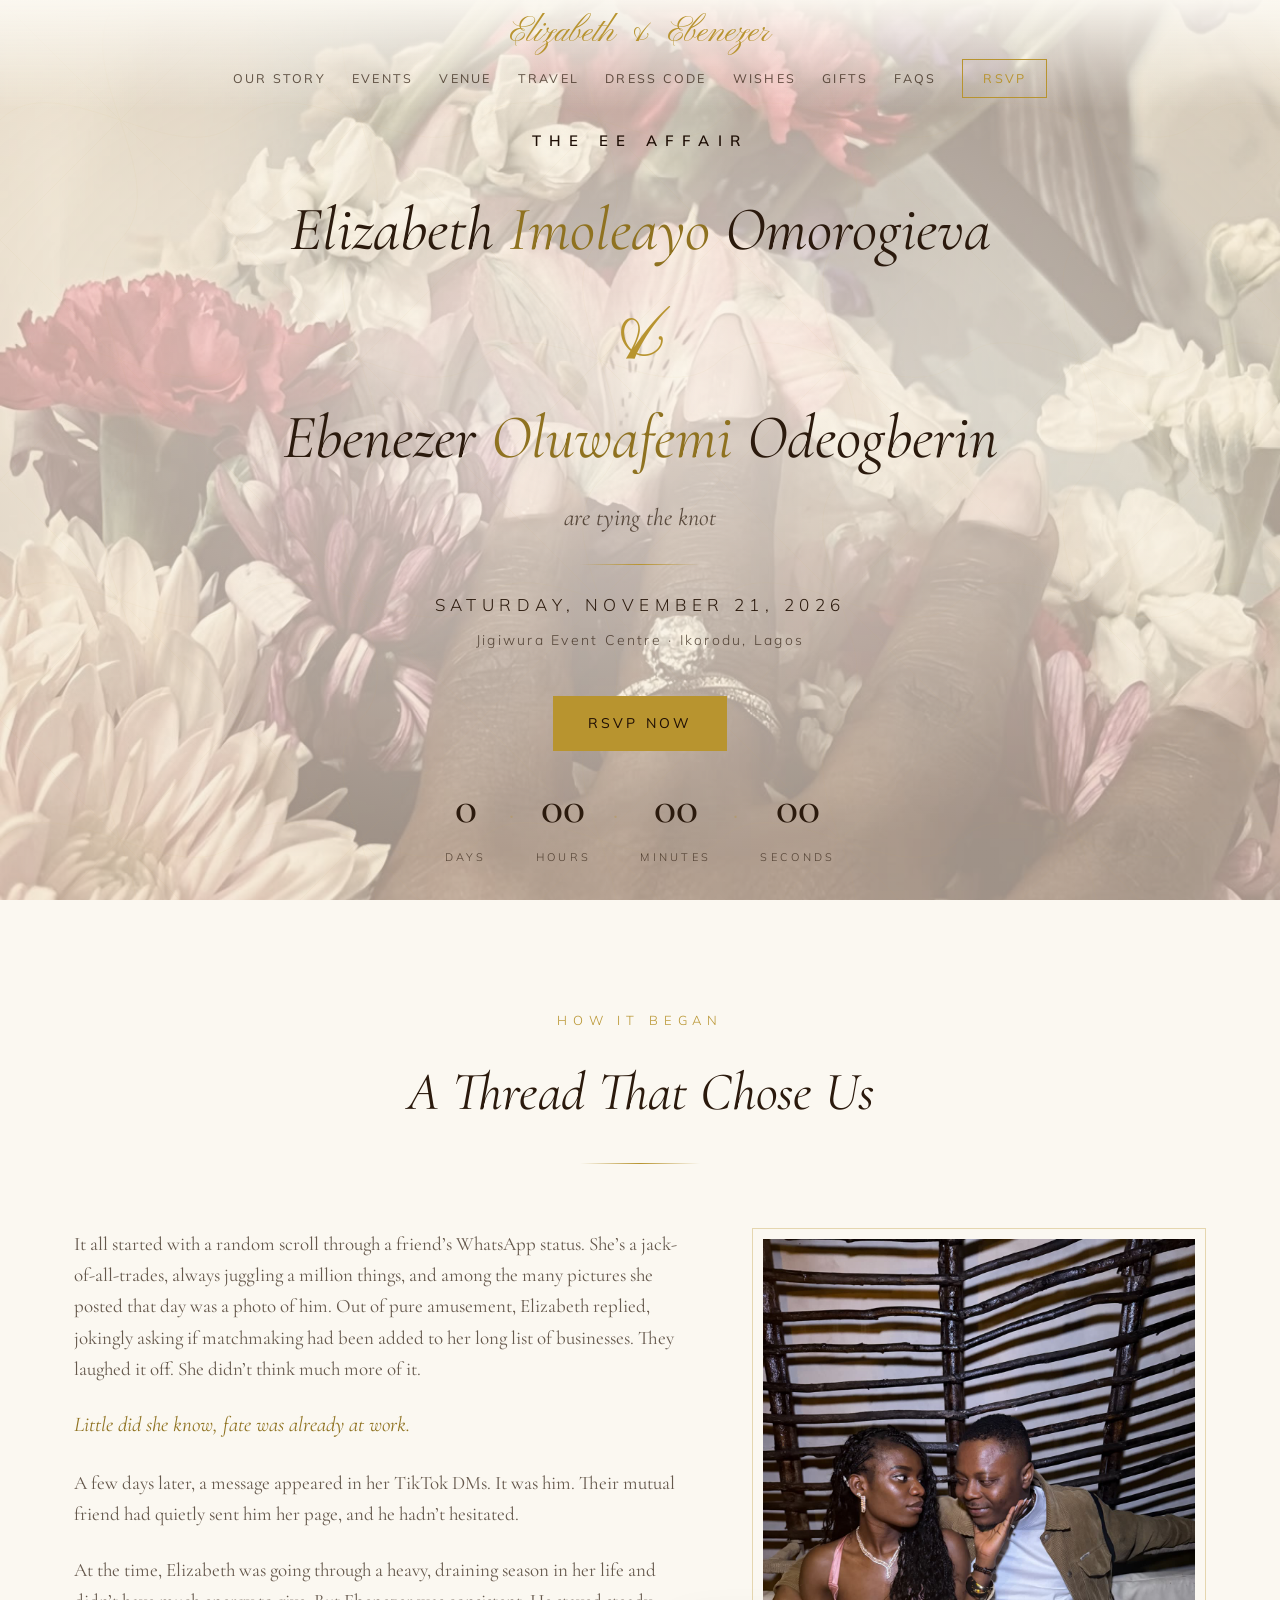
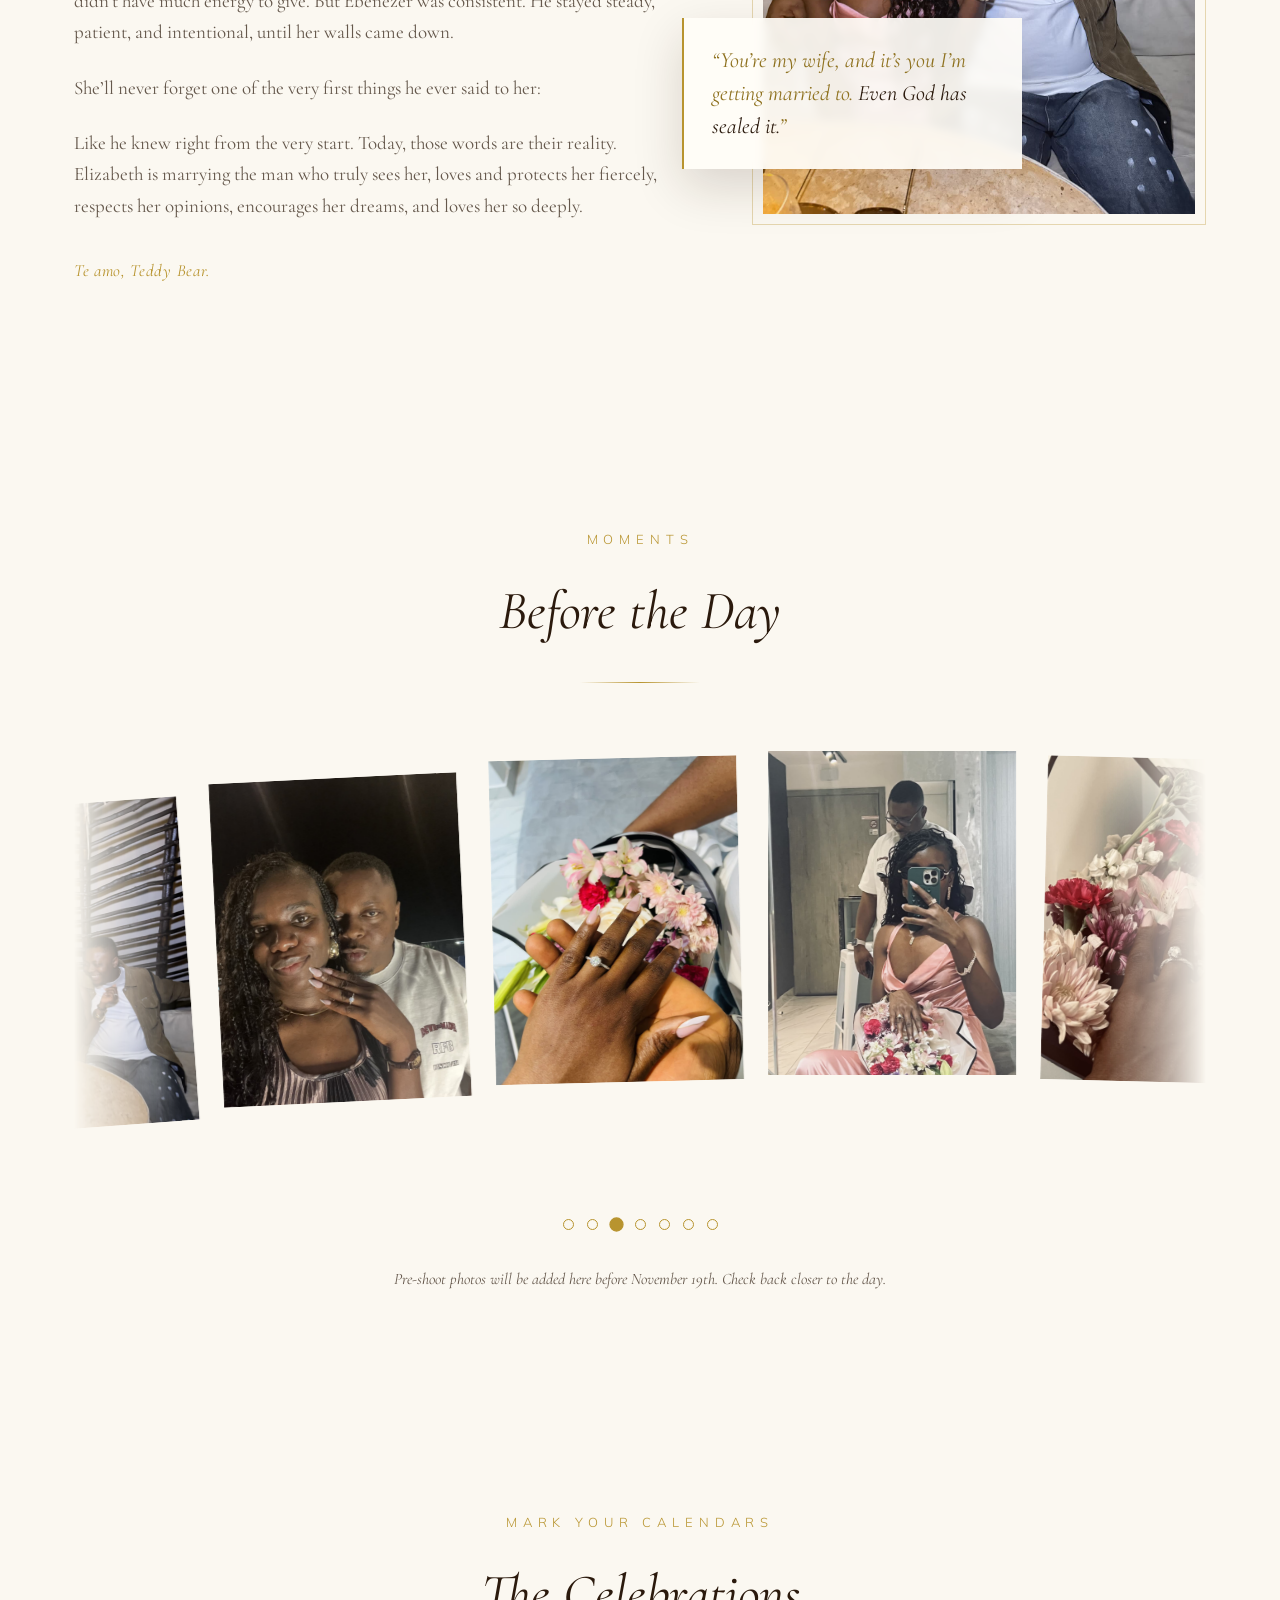
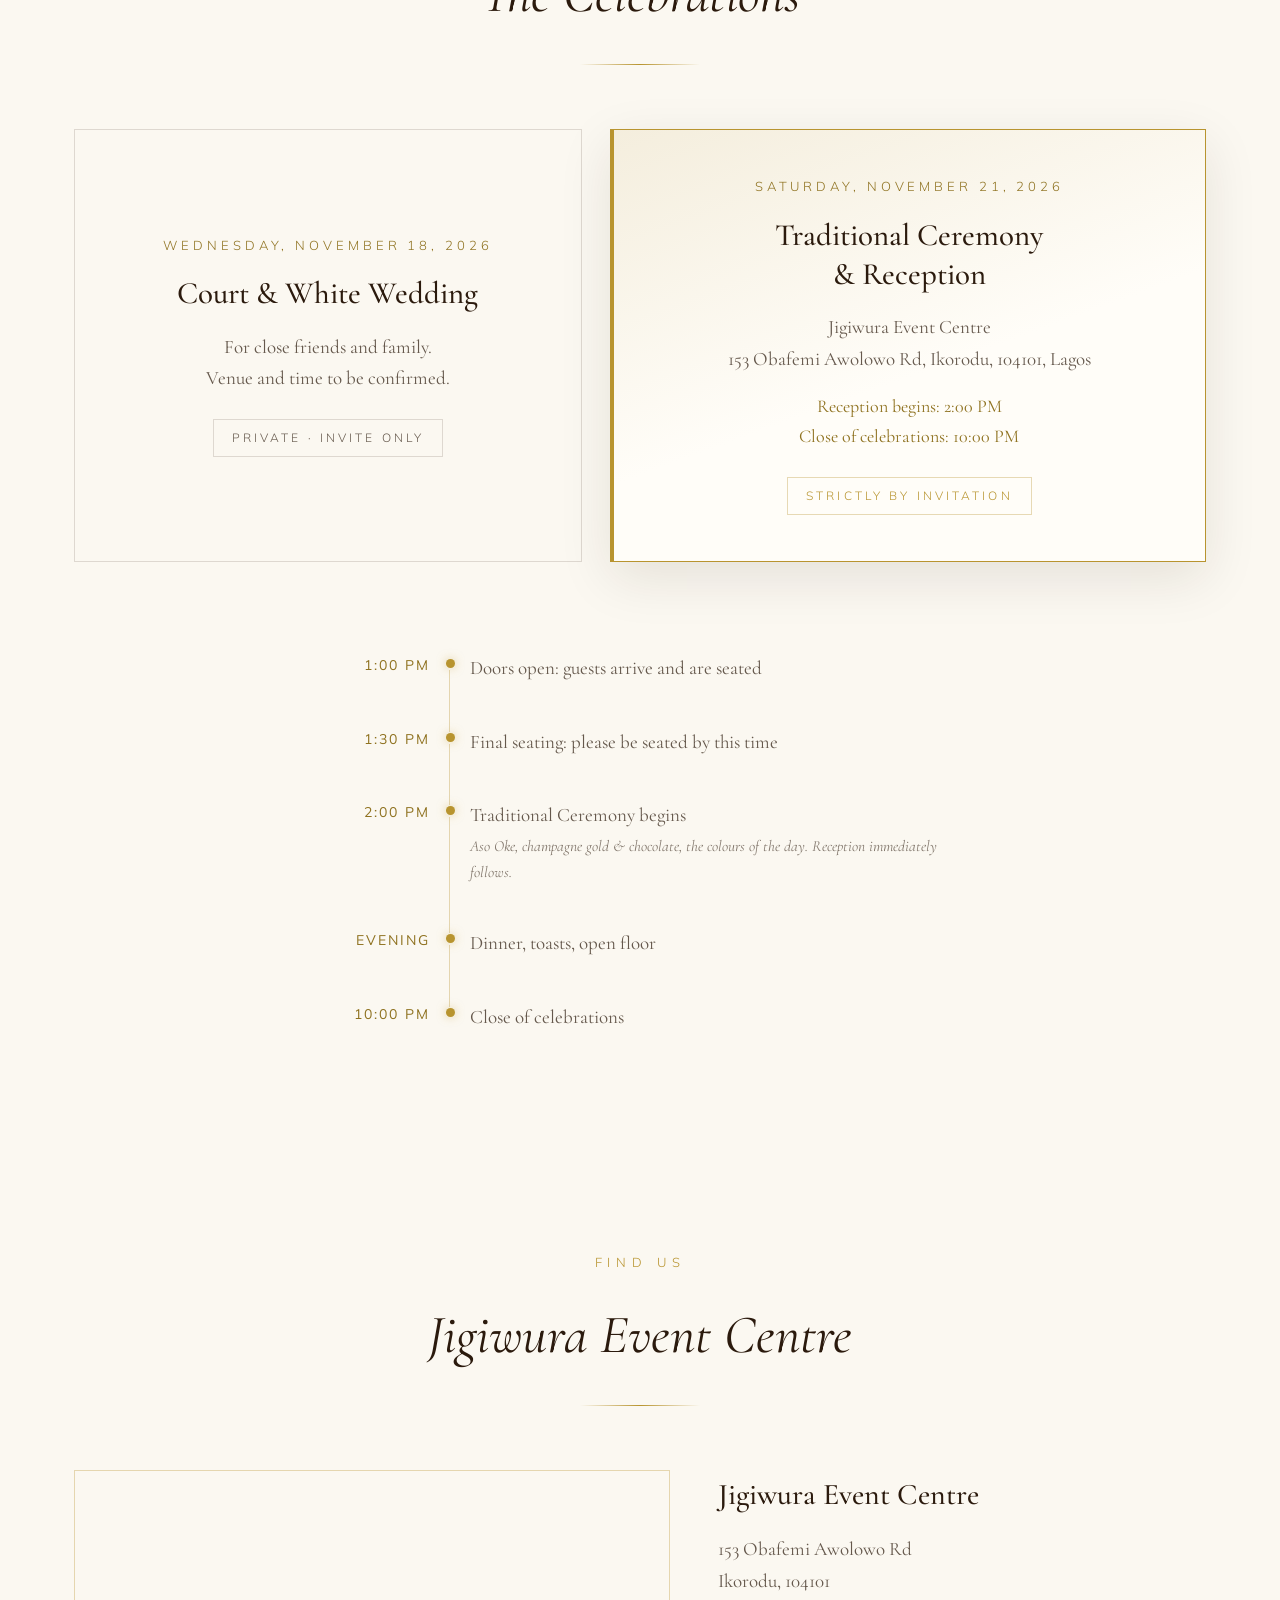
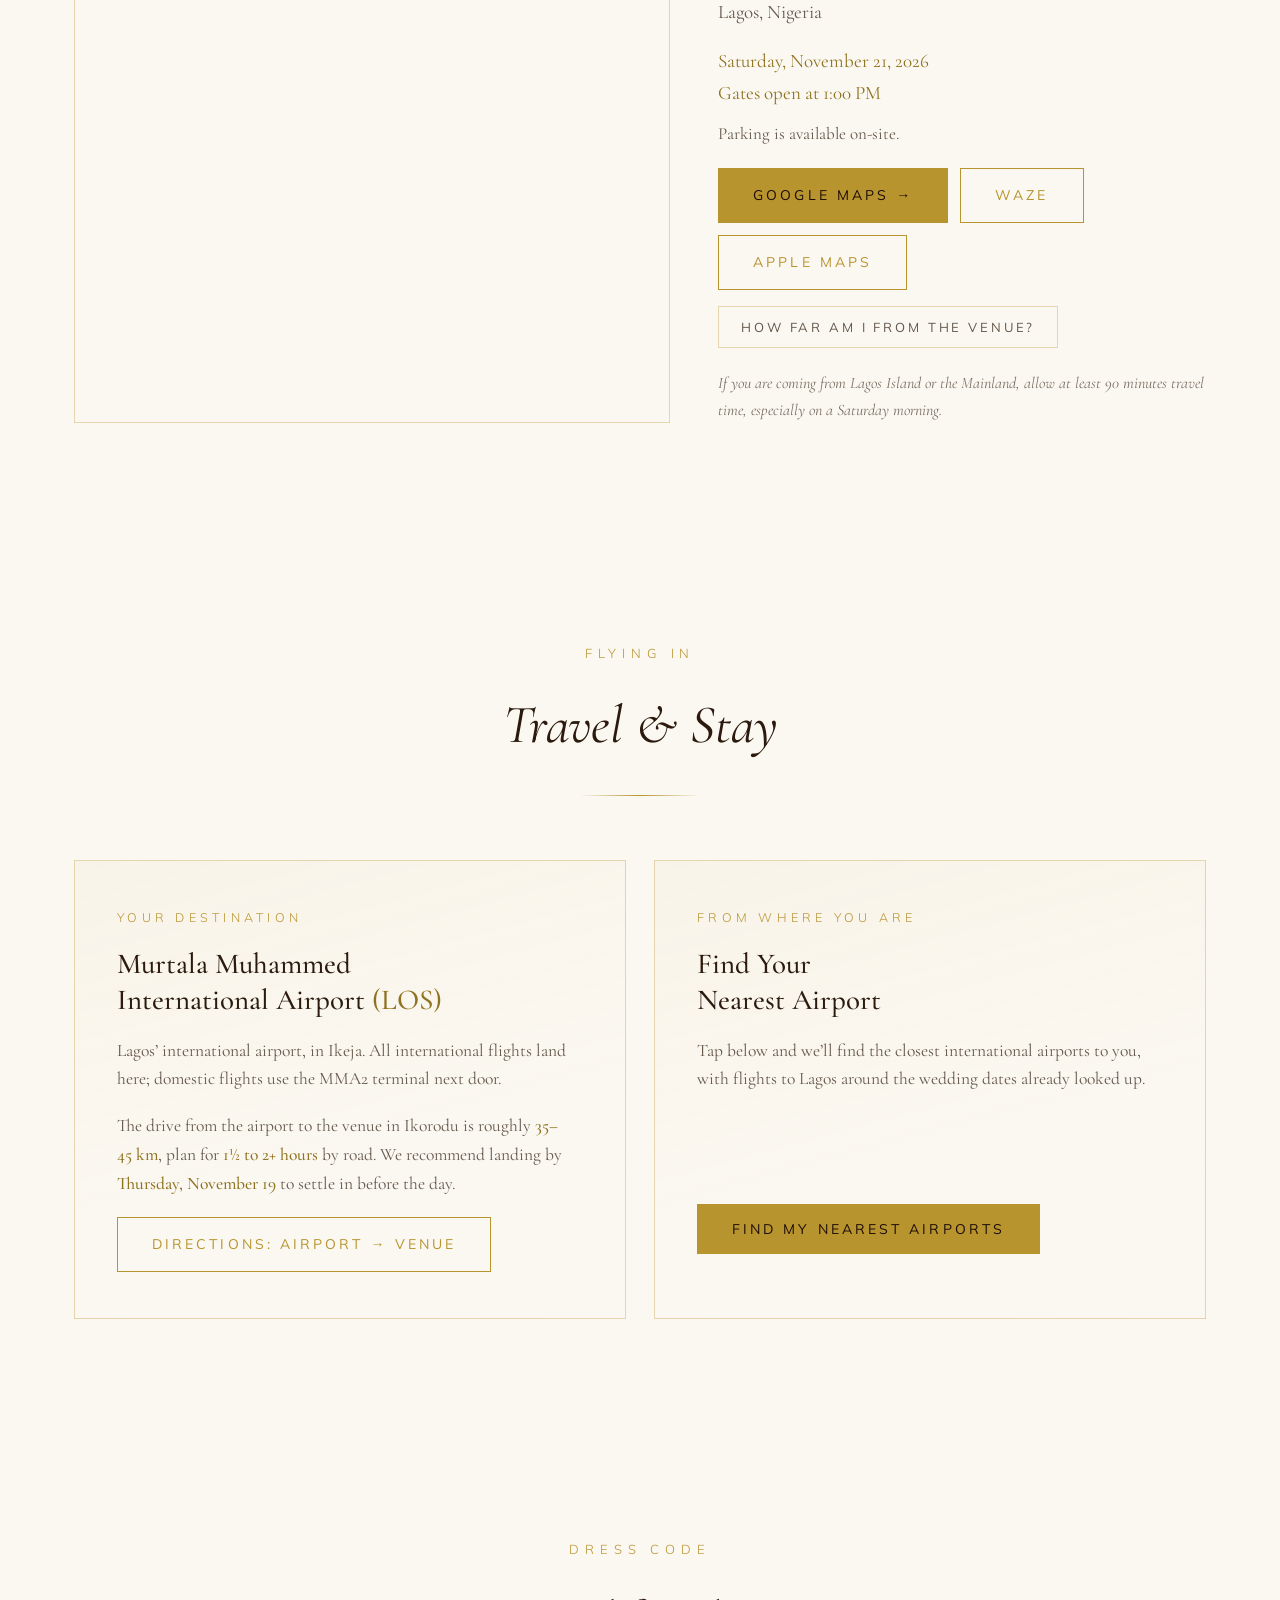
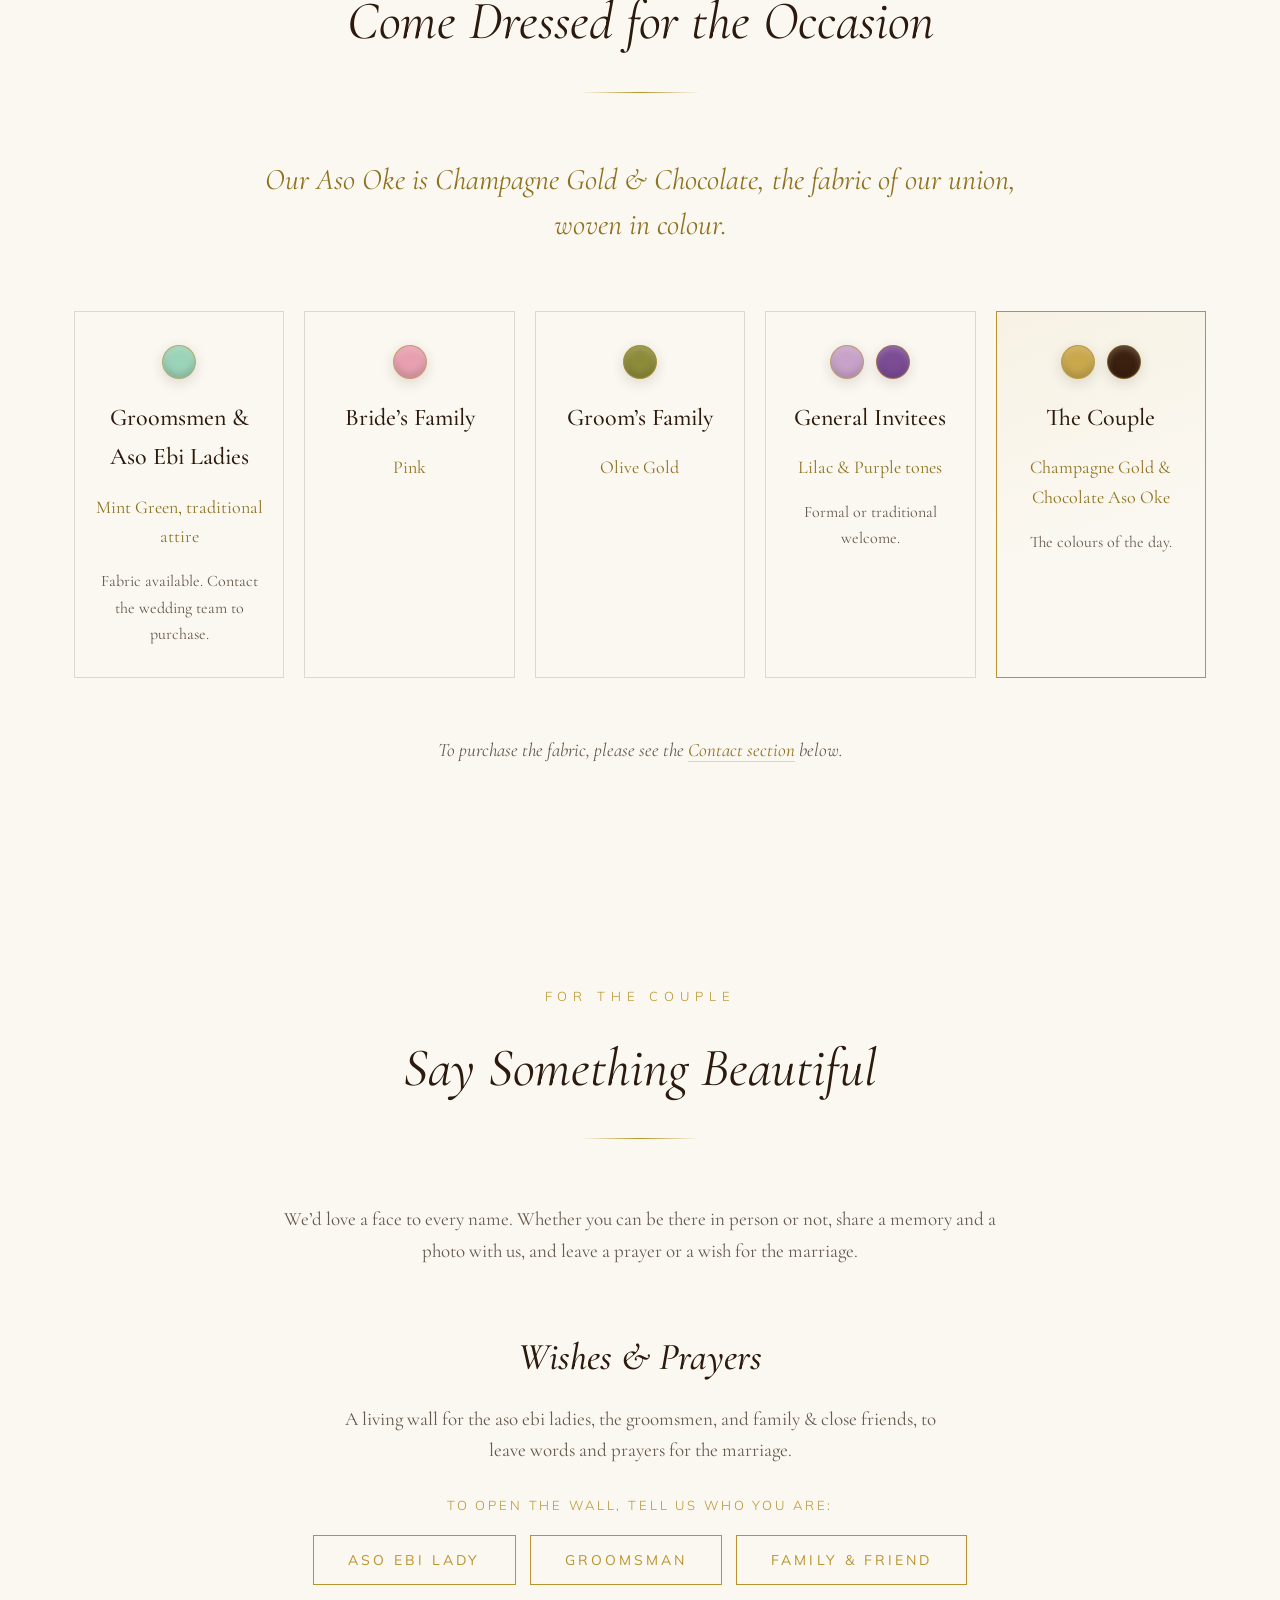
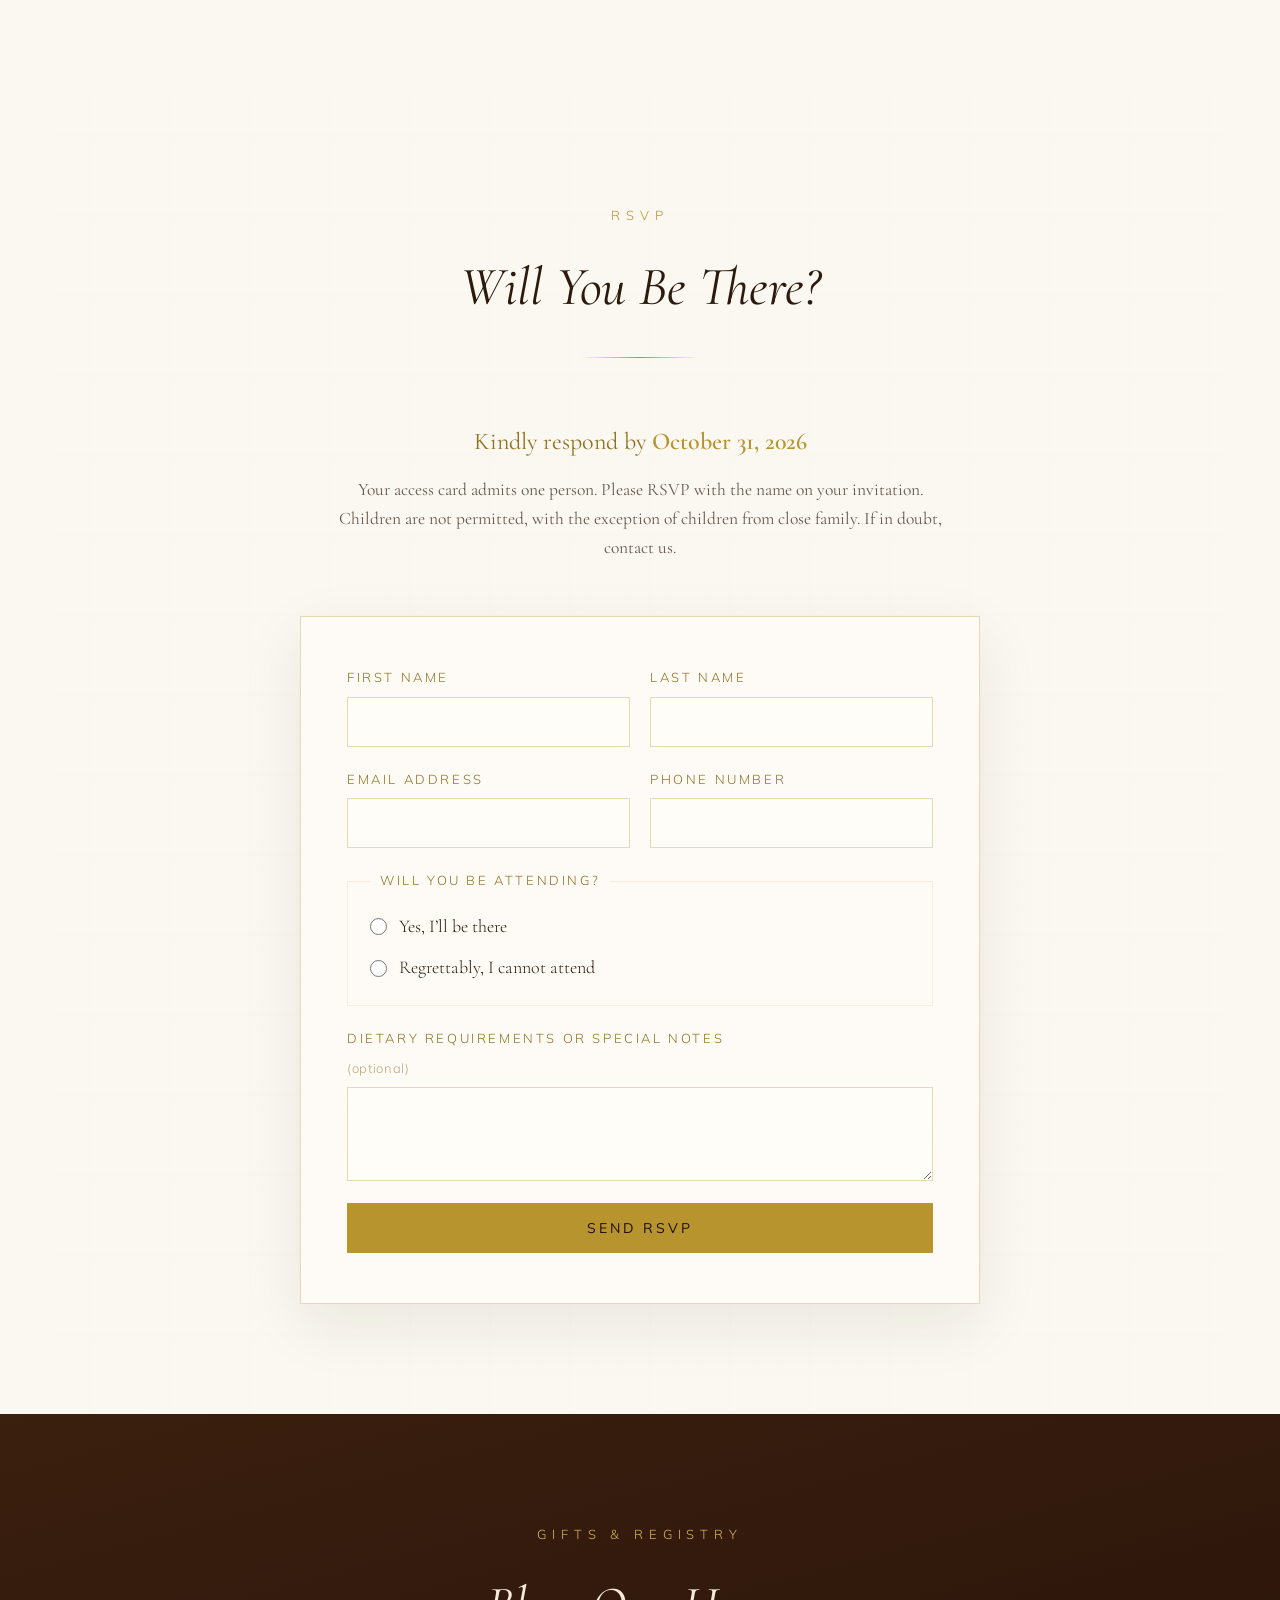
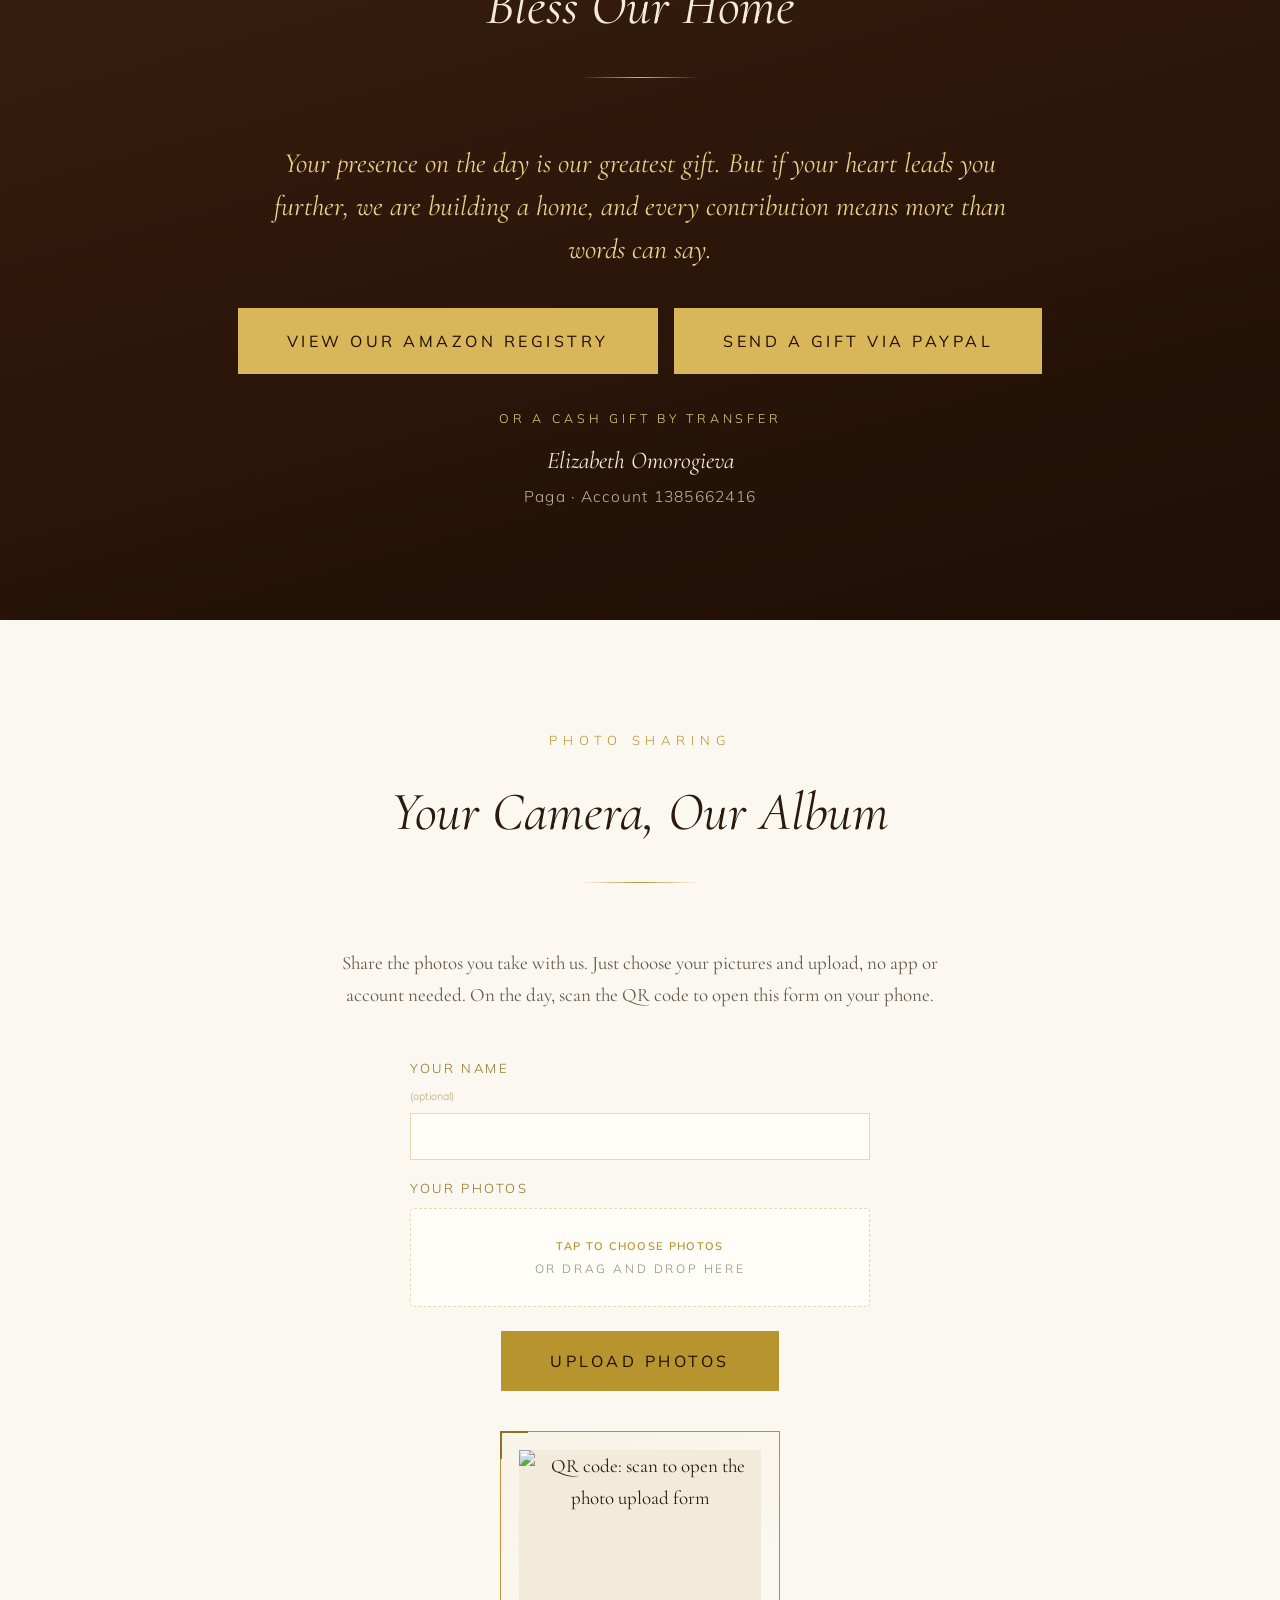
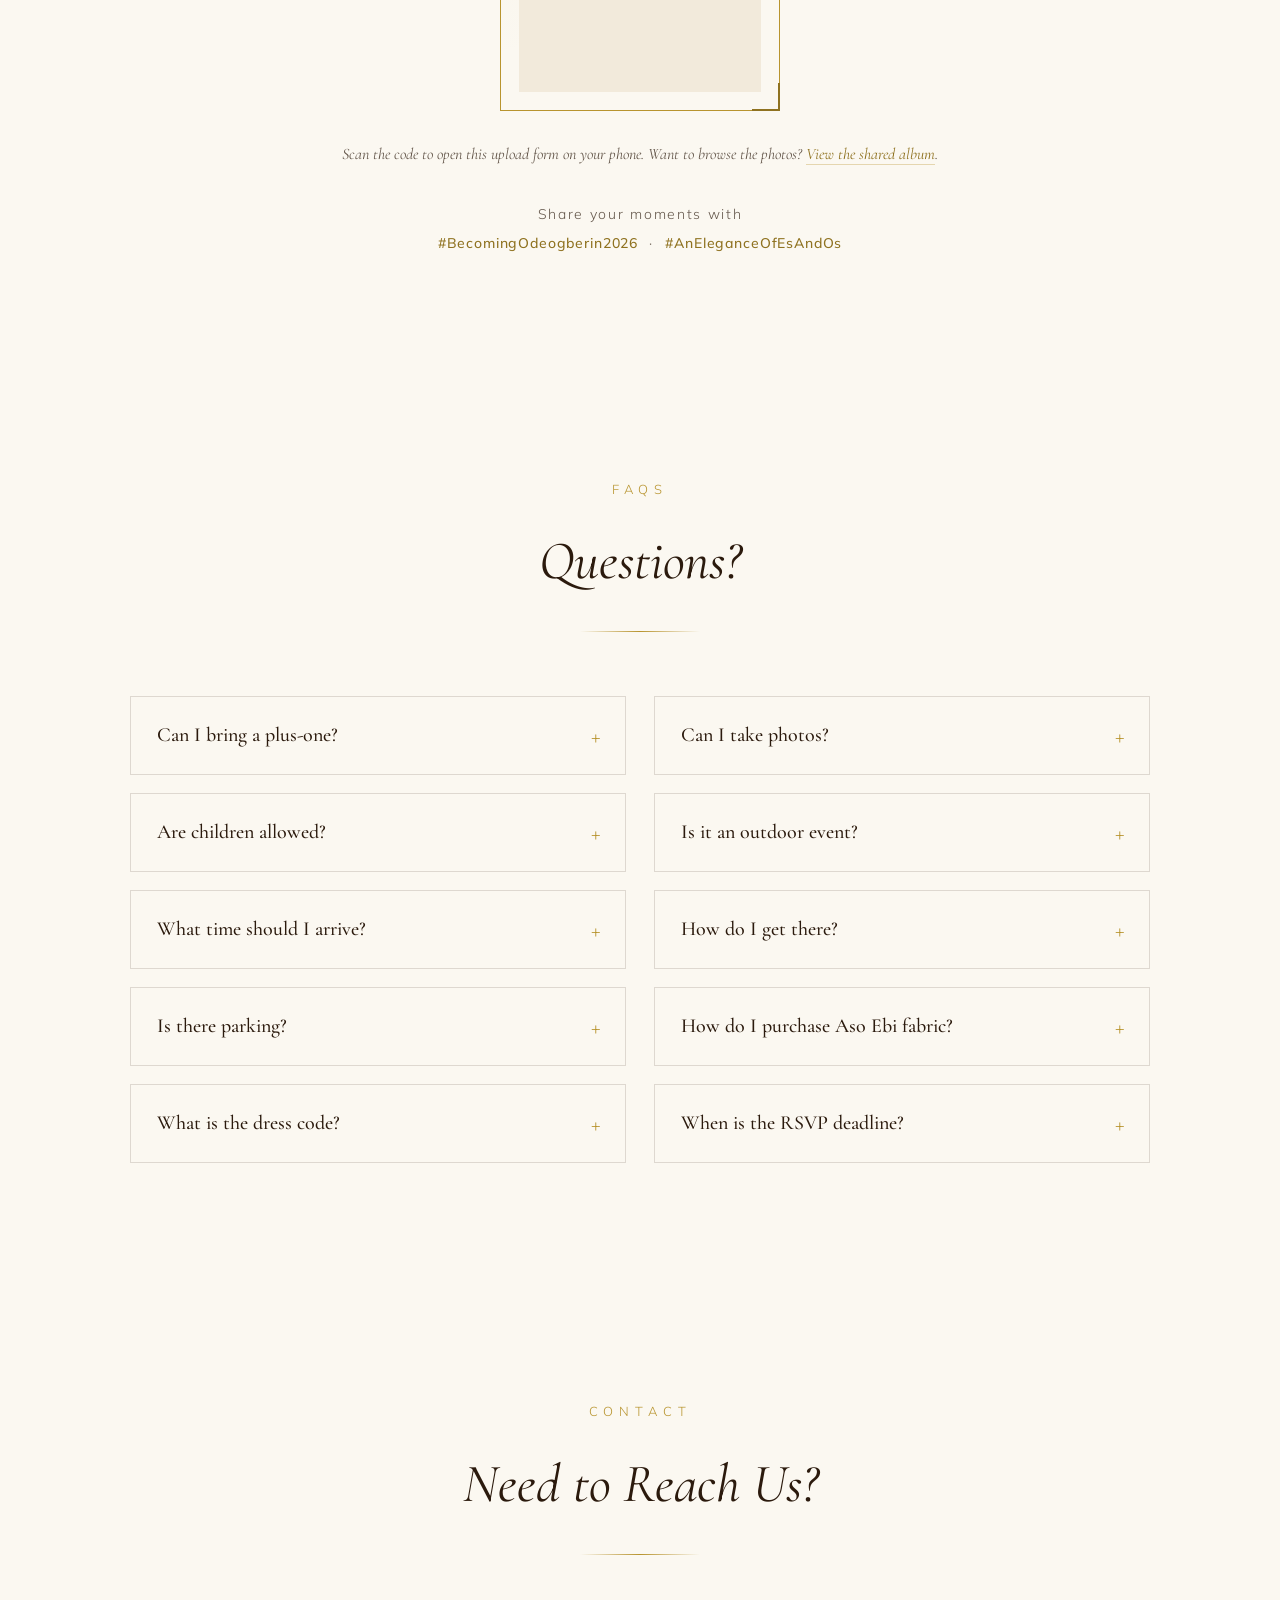
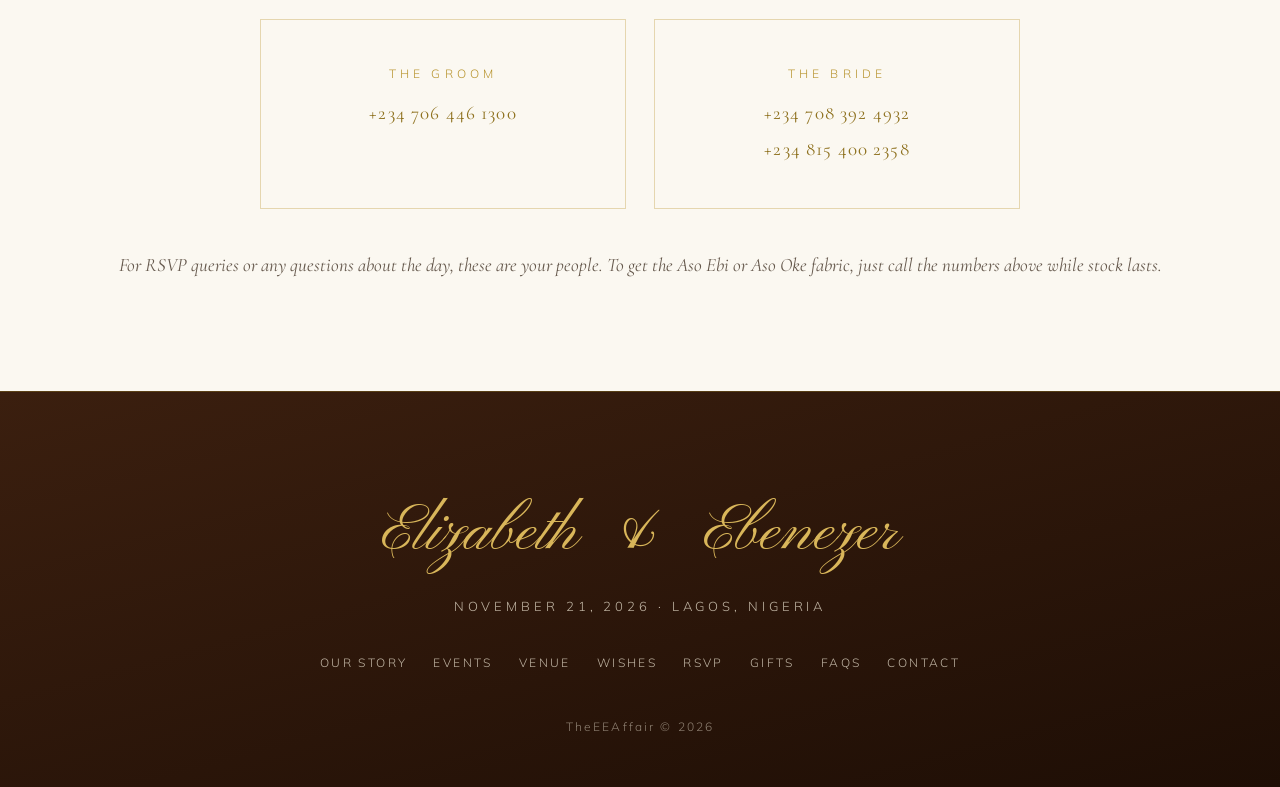
==== commit fa12bf48: "Add Amazon registry link to Gifts section Adds a "View Our Amazon Registry" button (amazon.ca guest-" ====
--- a/site/index.html
+++ b/site/index.html
@@ -461,7 +461,10 @@
     </div>
     <p class="gifts__lede" data-reveal><em>Your presence on the day is our greatest gift. But if your heart leads you further, we are building a home, and every contribution means more than words can say.</em></p>
     <div class="gifts__actions" data-reveal>
-      <a class="btn btn--gold btn--big" href="https://www.paypal.me/ElizabethOmorogieva" target="_blank" rel="noopener">Send a Gift via PayPal</a>
+      <div class="gifts__buttons">
+        <a class="btn btn--gold btn--big" href="https://www.amazon.ca/wedding/guest-view/2V7BD9PU8FNVG" target="_blank" rel="noopener">View Our Amazon Registry</a>
+        <a class="btn btn--gold btn--big" href="https://www.paypal.me/ElizabethOmorogieva" target="_blank" rel="noopener">Send a Gift via PayPal</a>
+      </div>
       <div class="gifts__bank">
         <p class="gifts__bank-label">Or a cash gift by transfer</p>
         <p class="gifts__bank-name">Elizabeth Omorogieva</p>
--- a/site/css/styles.css
+++ b/site/css/styles.css
@@ -1636,6 +1636,13 @@
   color: var(--cream-dim);
   opacity: 0.85;
 }
+.gifts__buttons {
+  display: flex;
+  flex-wrap: wrap;
+  gap: 16px;
+  justify-content: center;
+  align-items: center;
+}
 .gifts__bank { margin-top: 34px; }
 .gifts__bank-label {
   font-family: var(--sans);
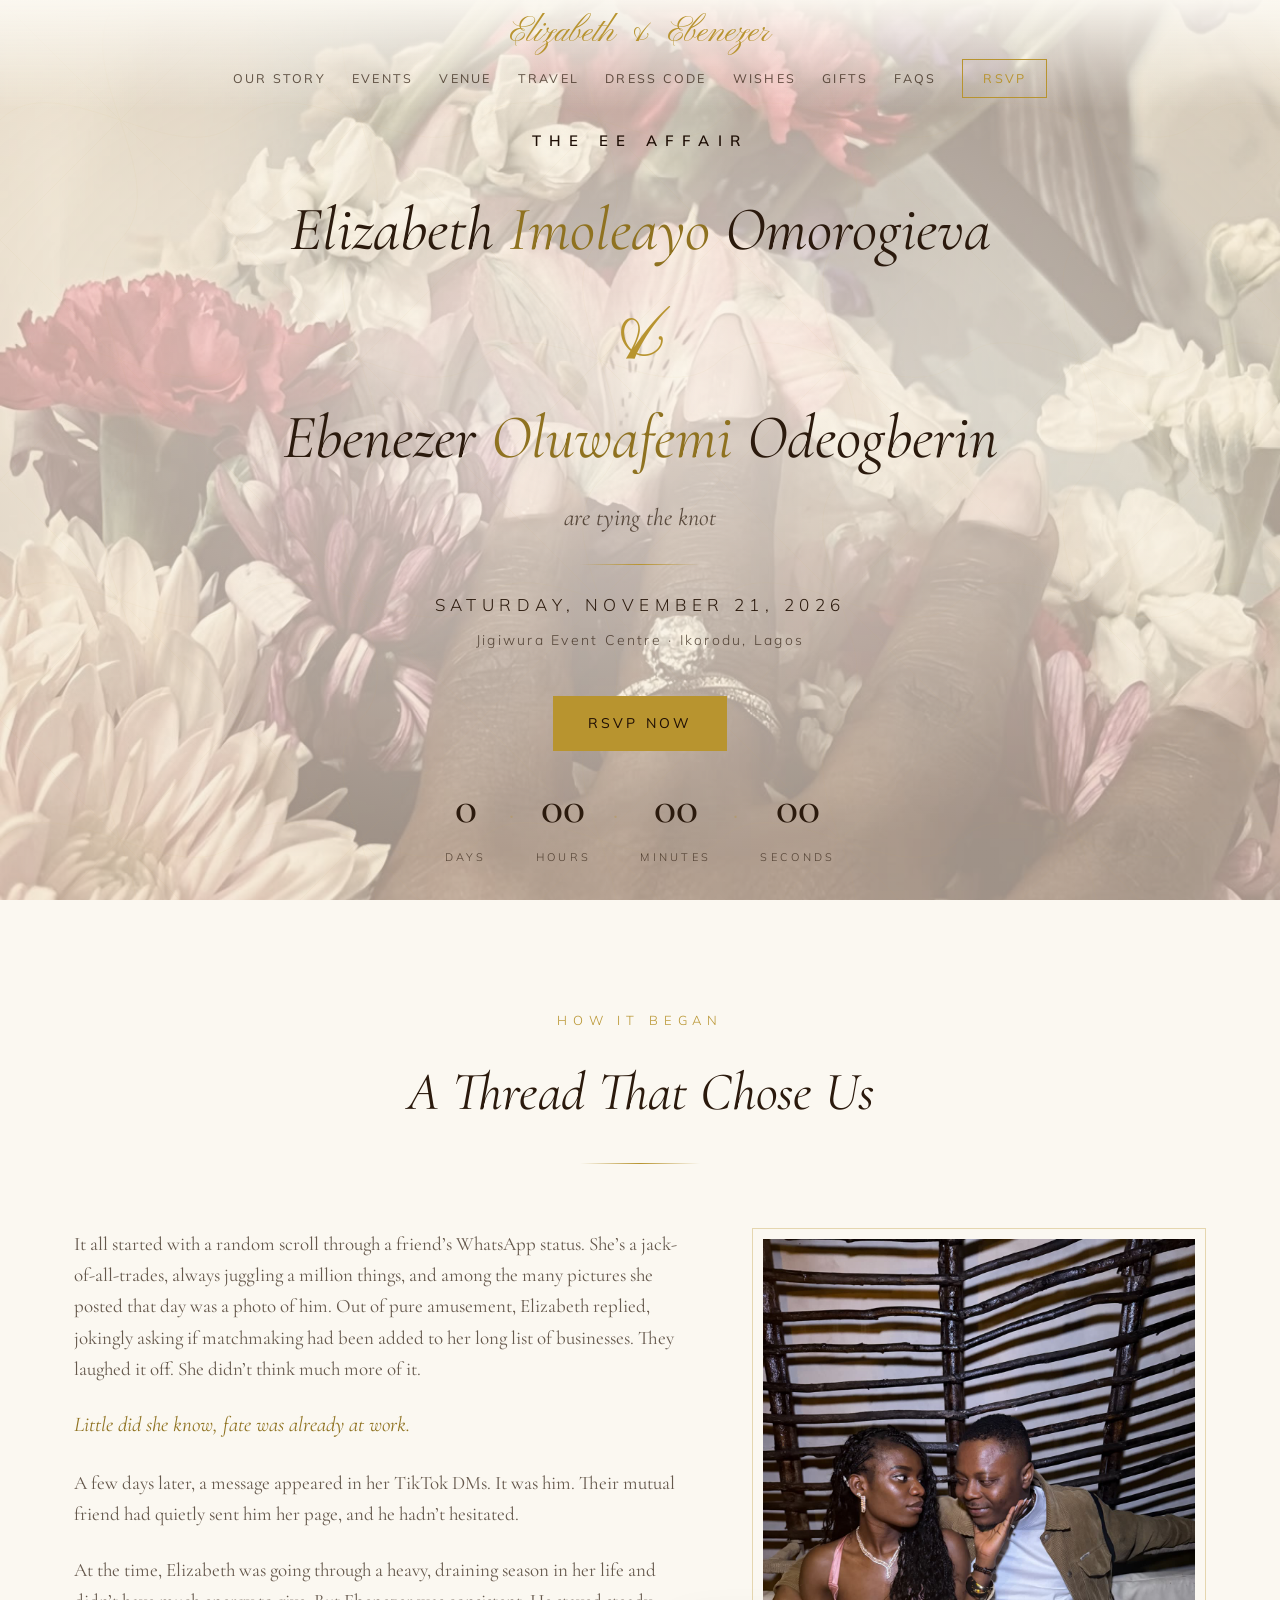
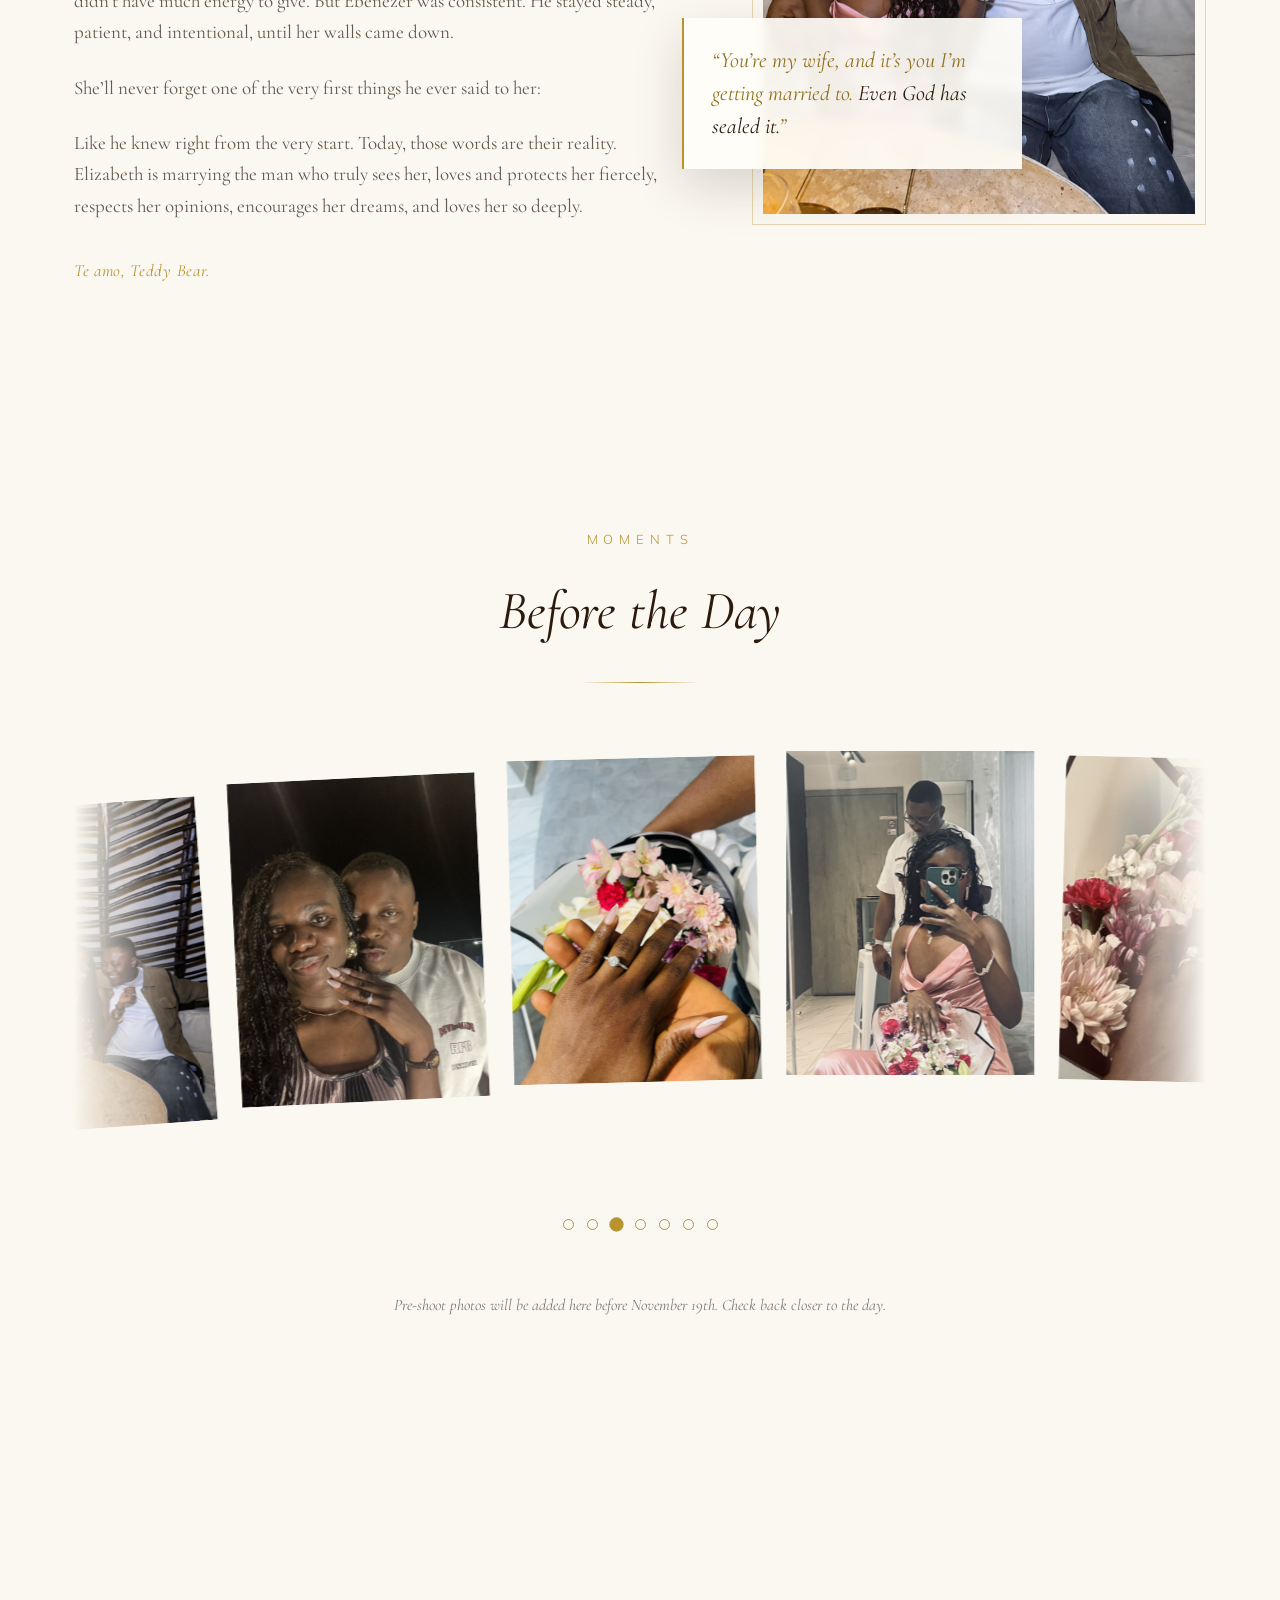
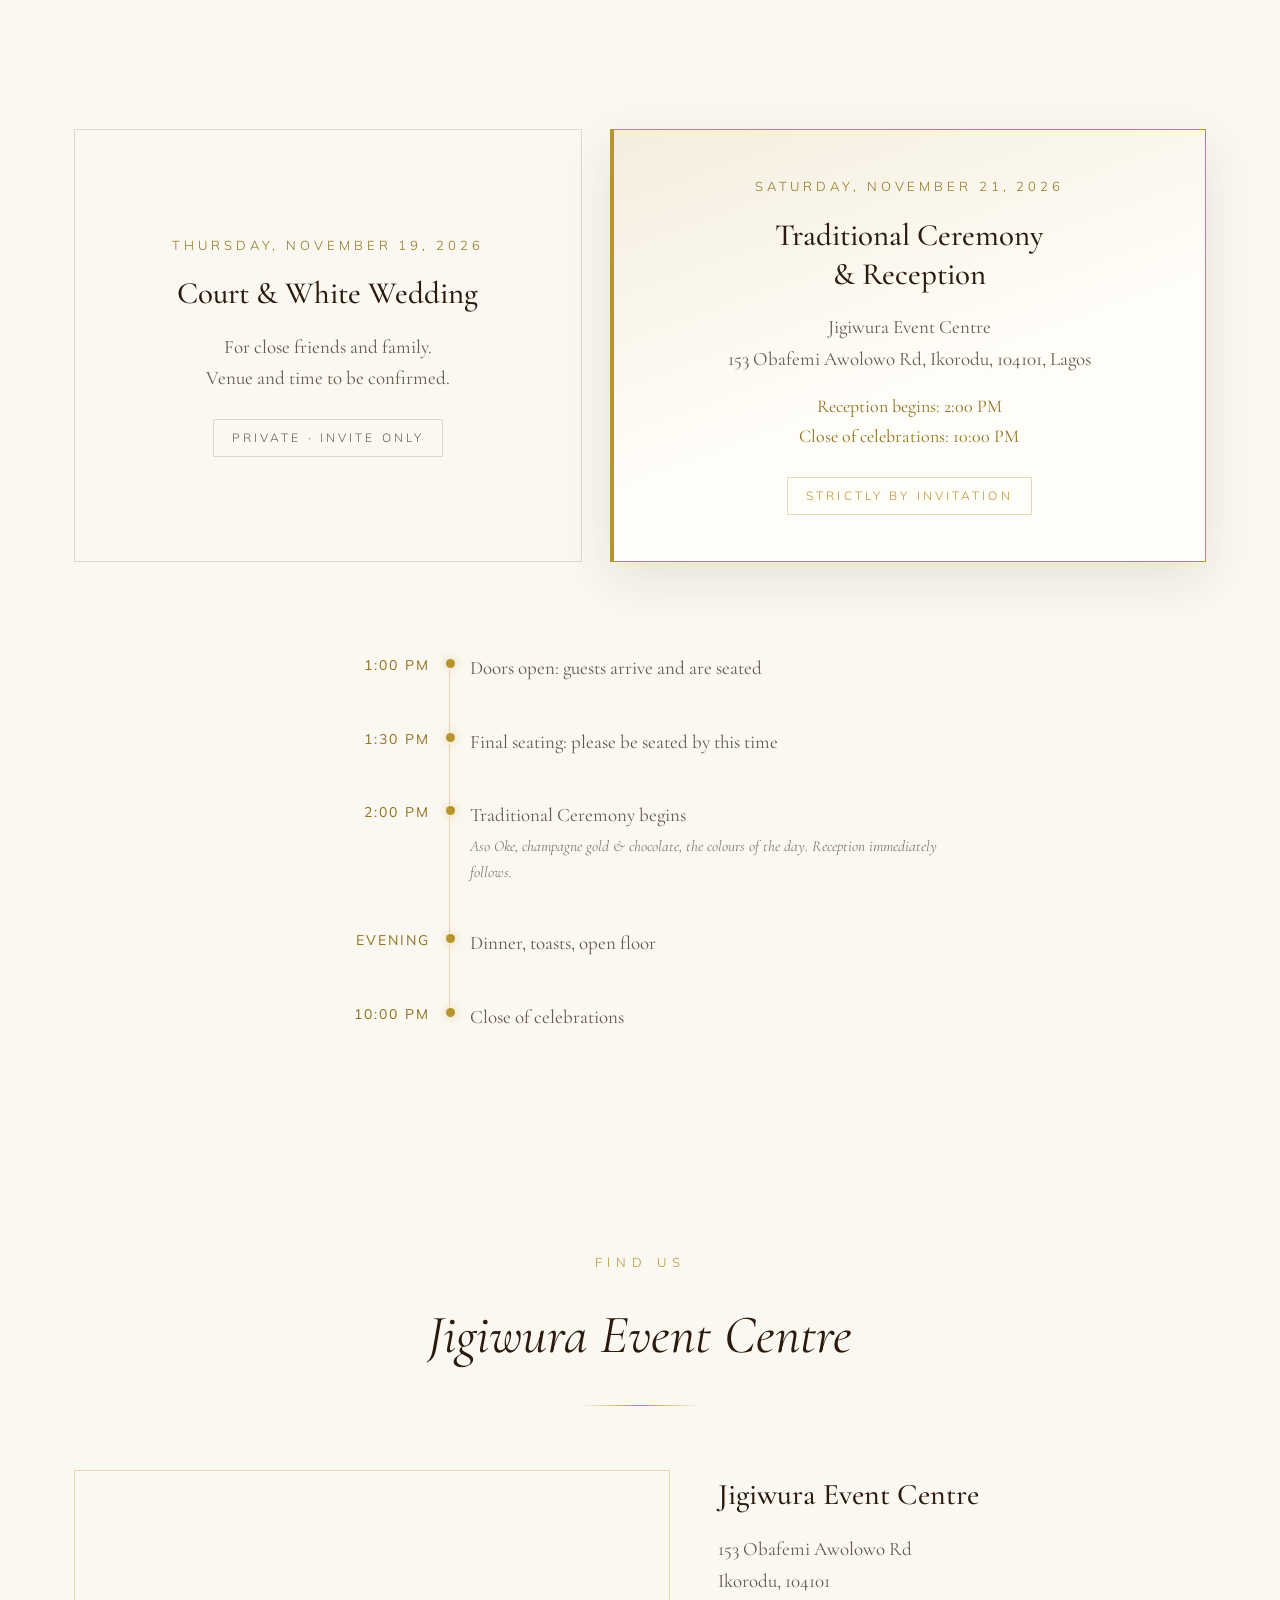
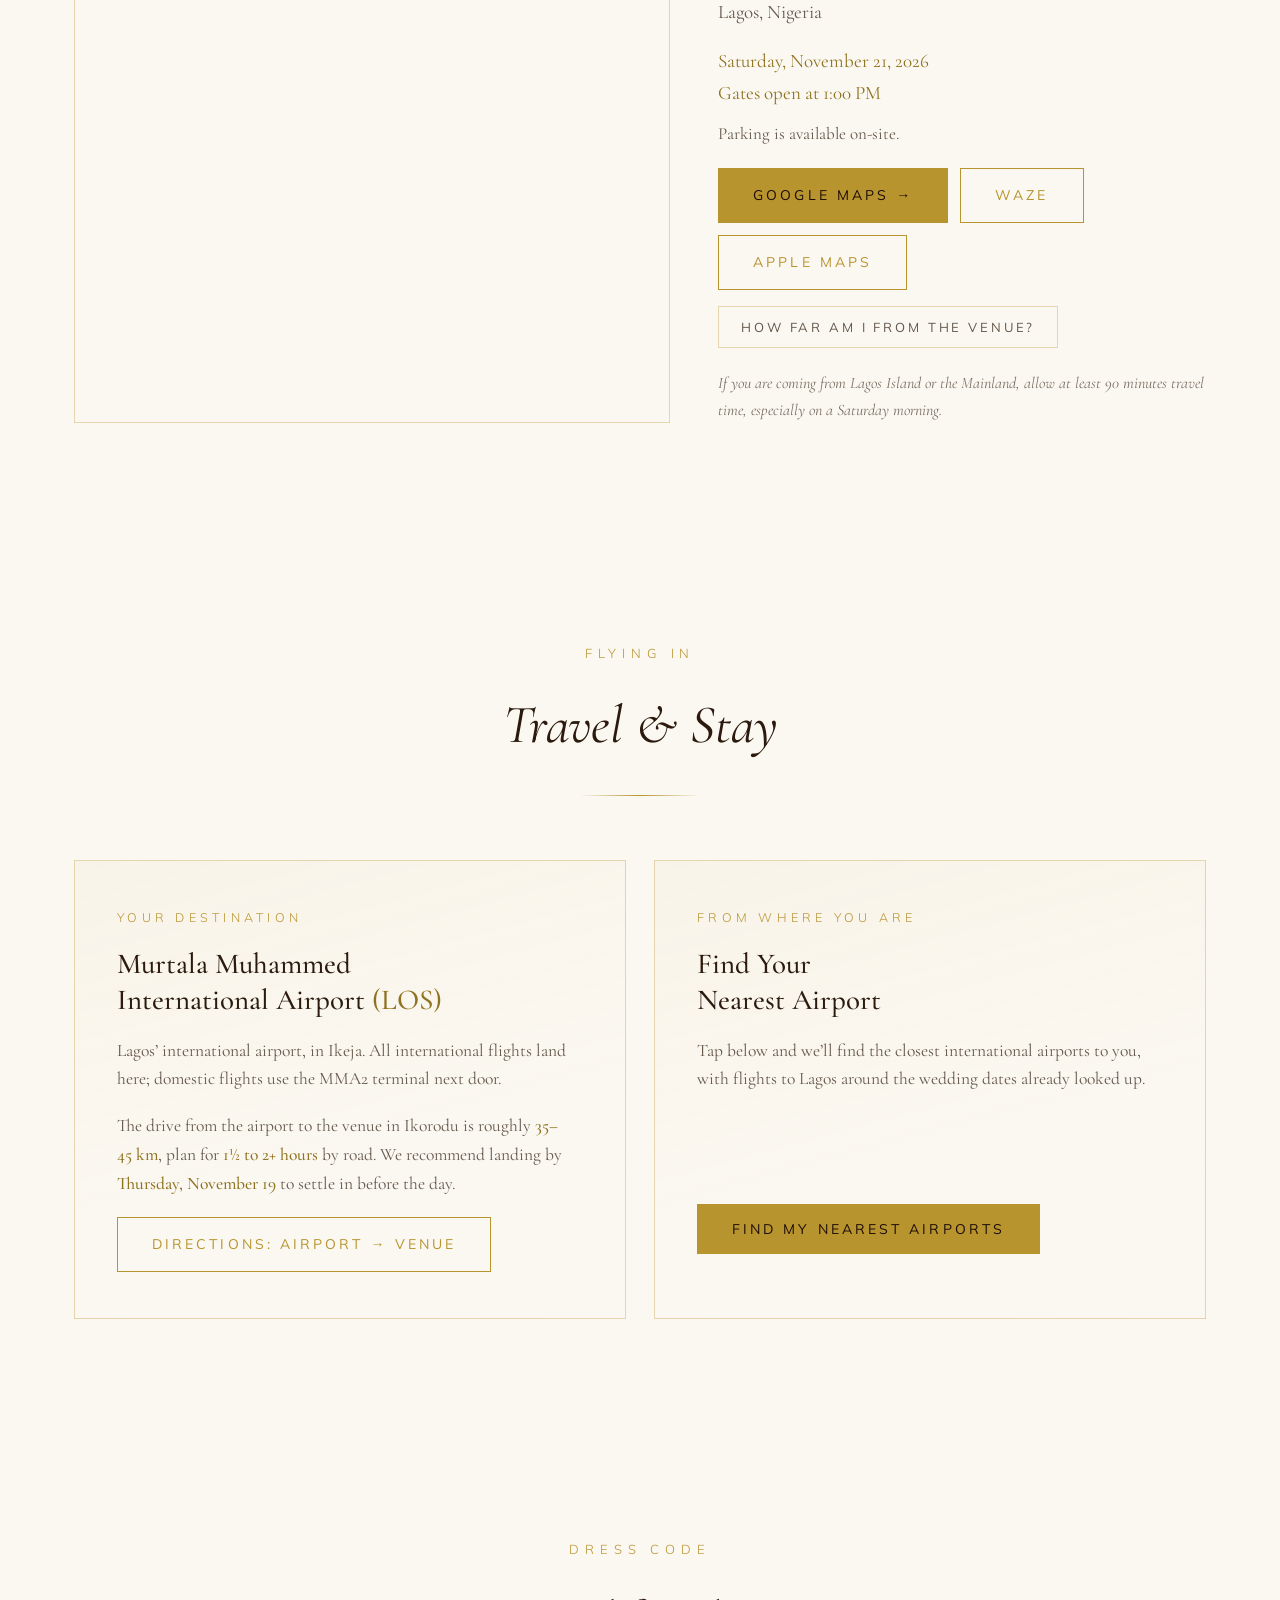
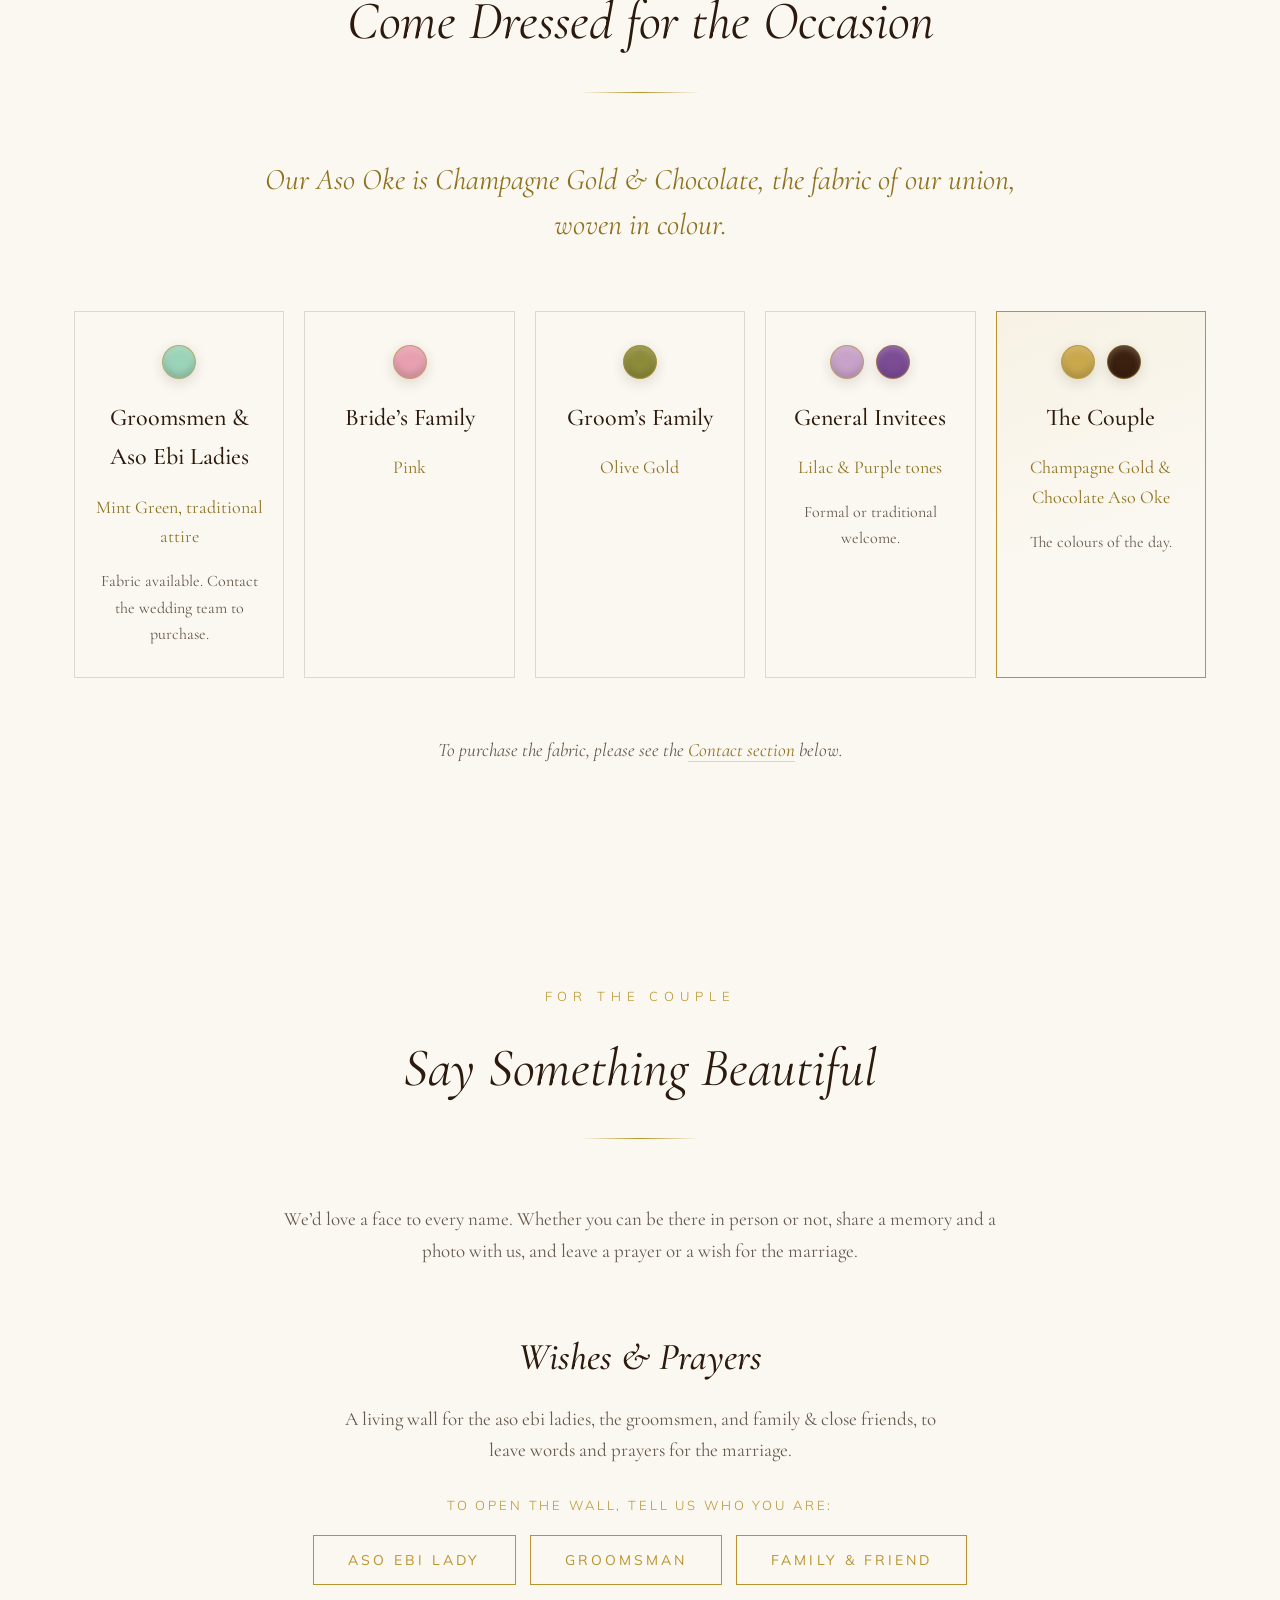
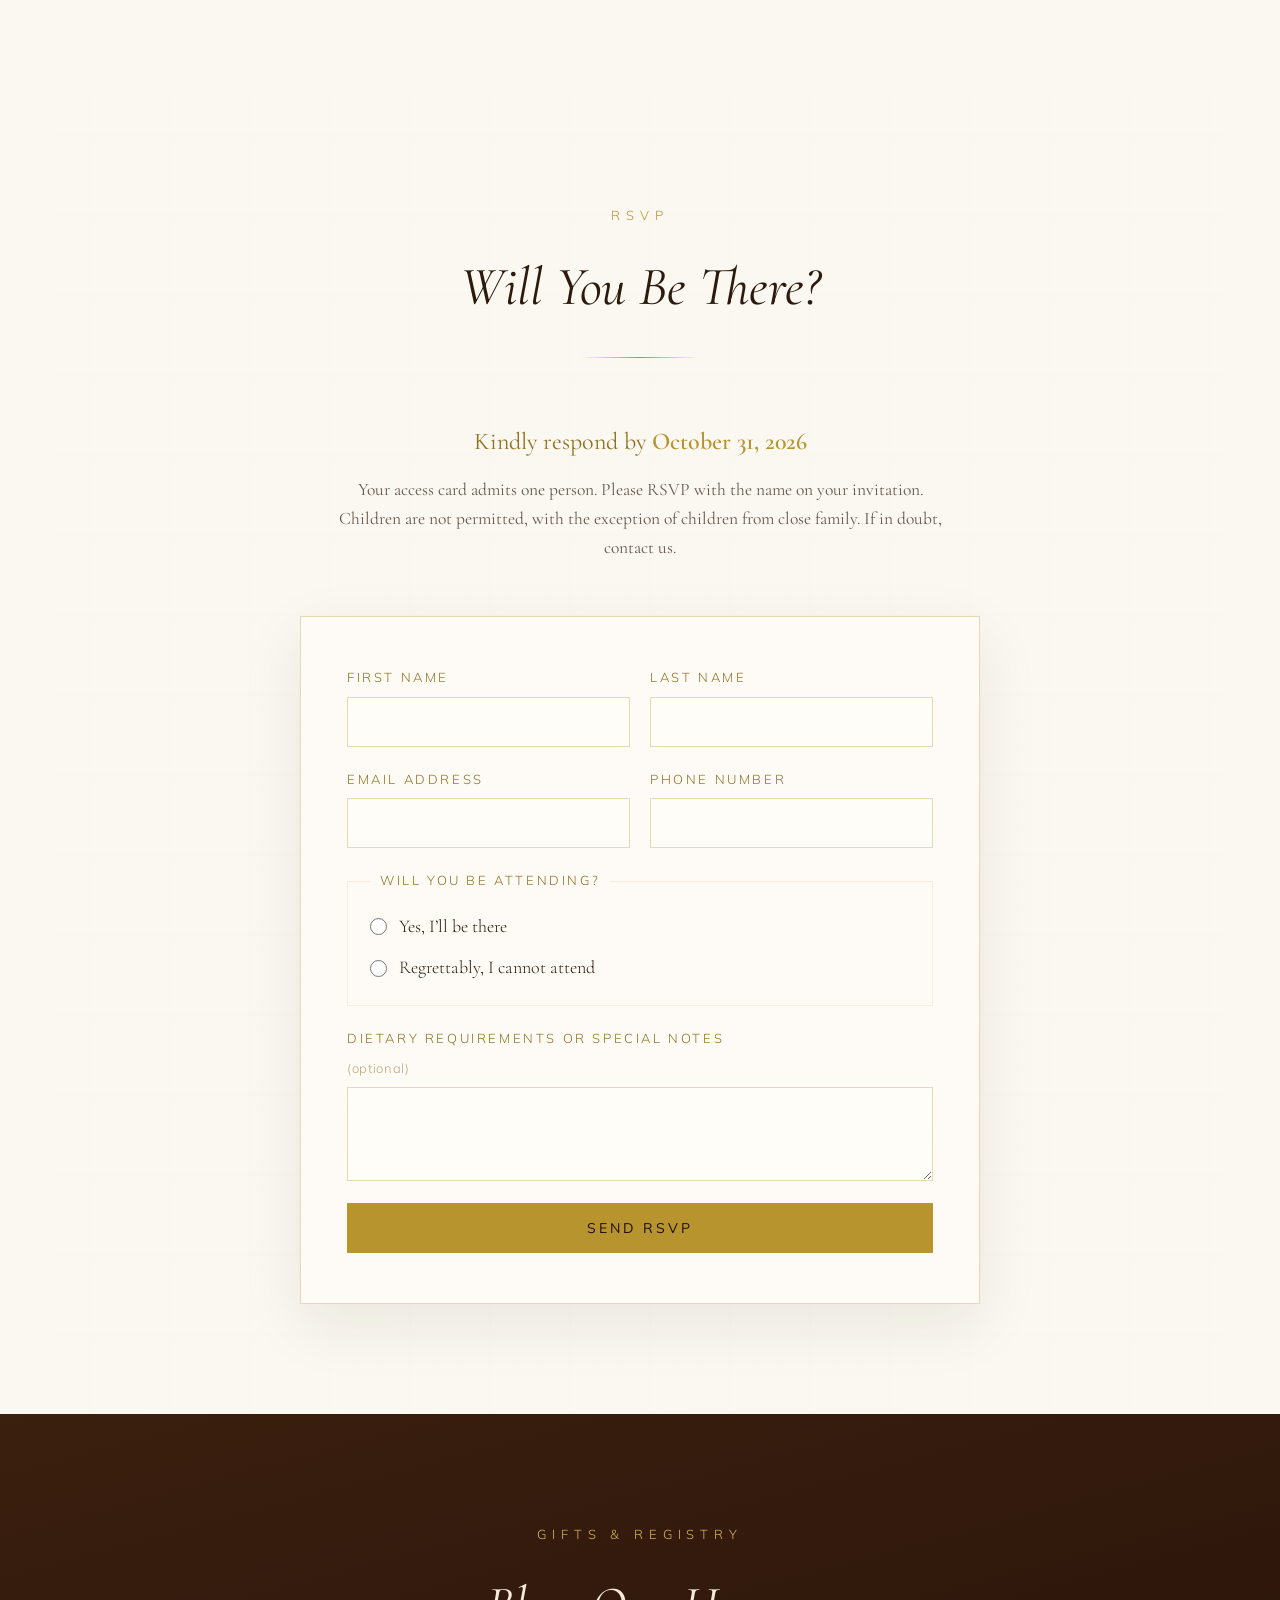
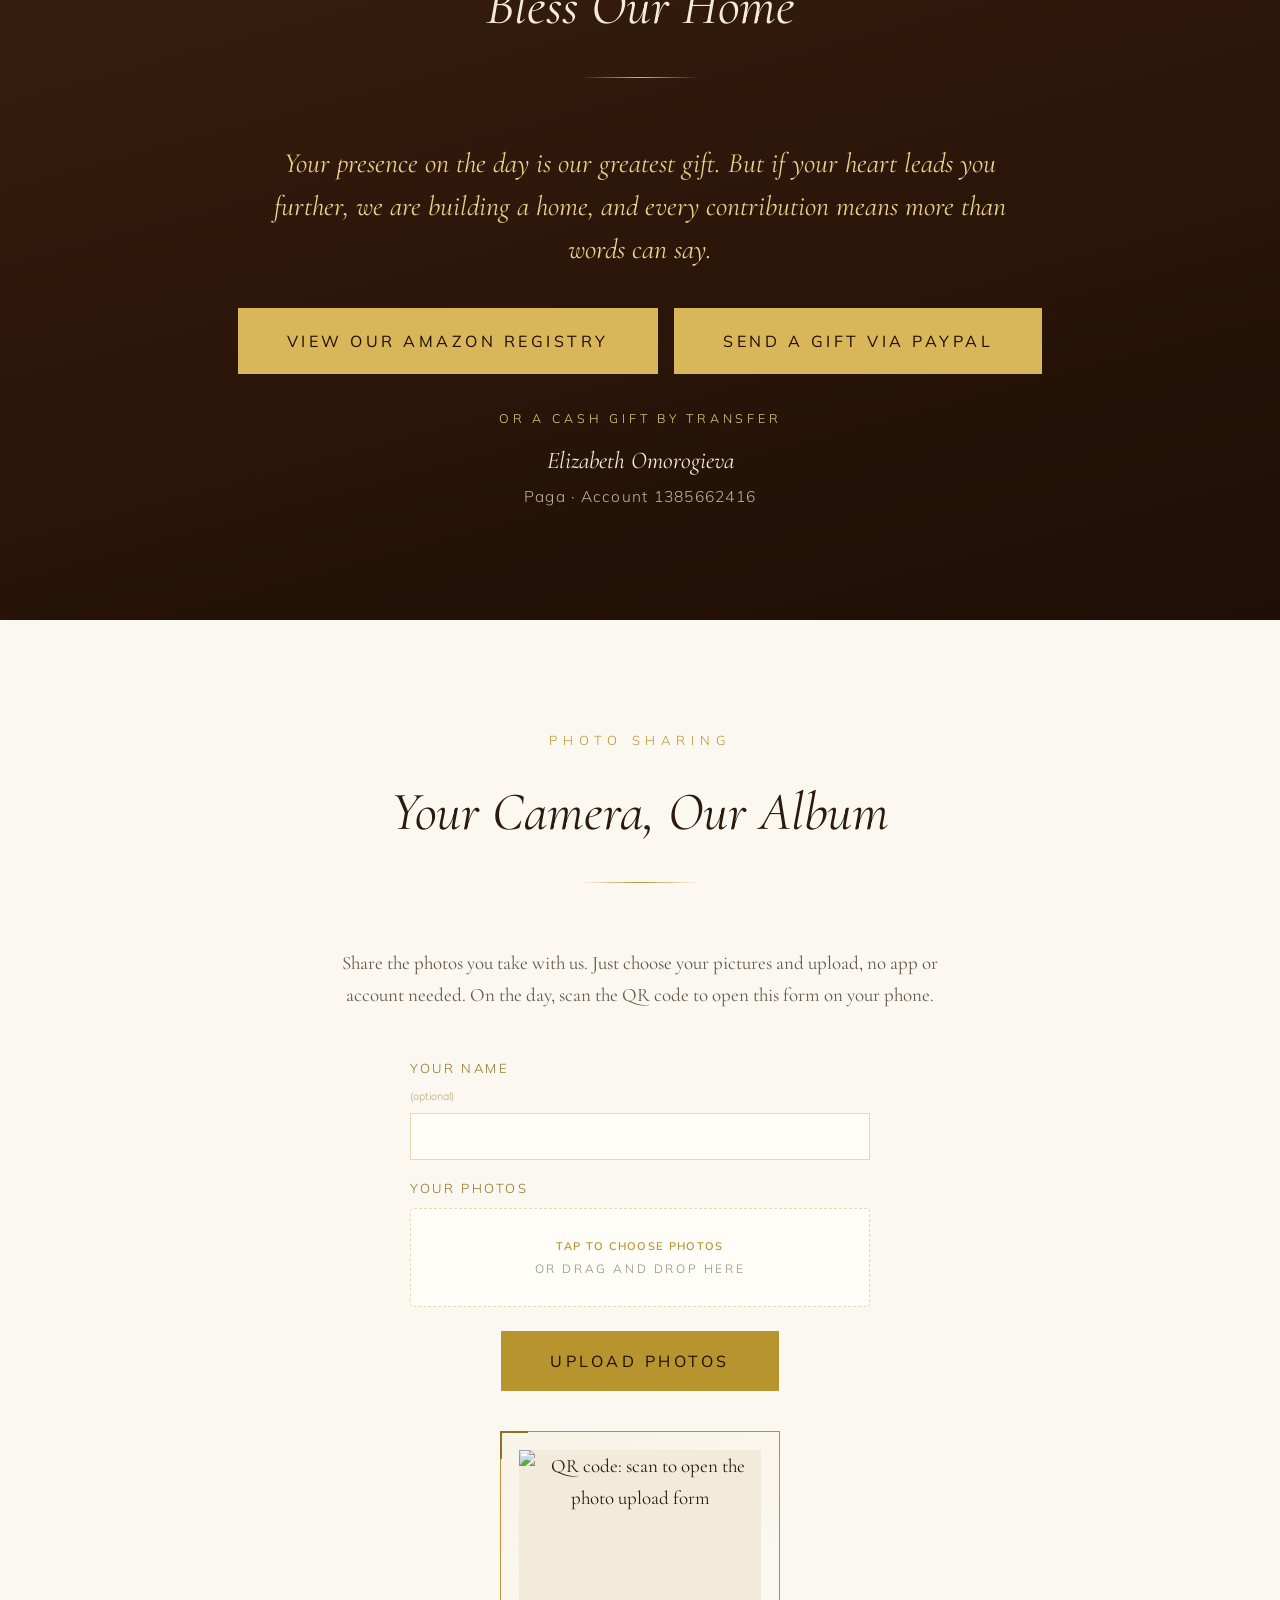
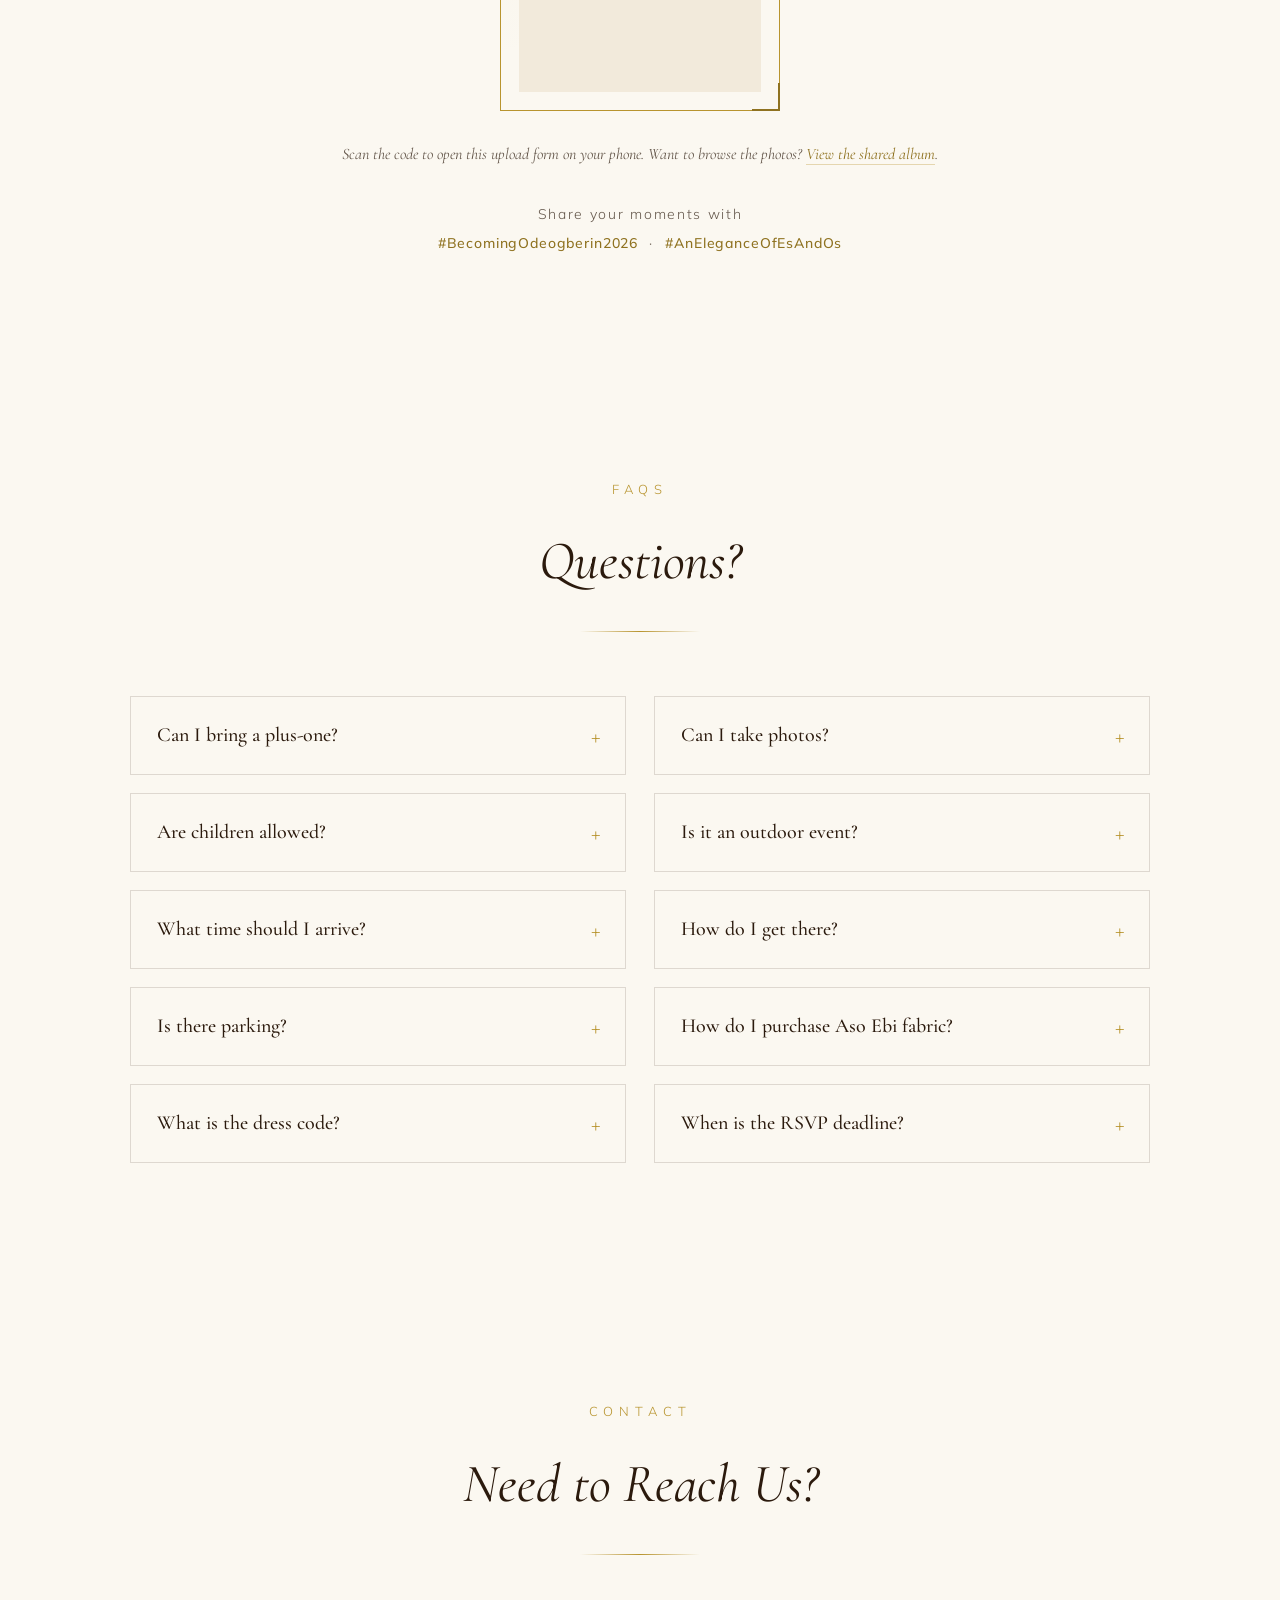
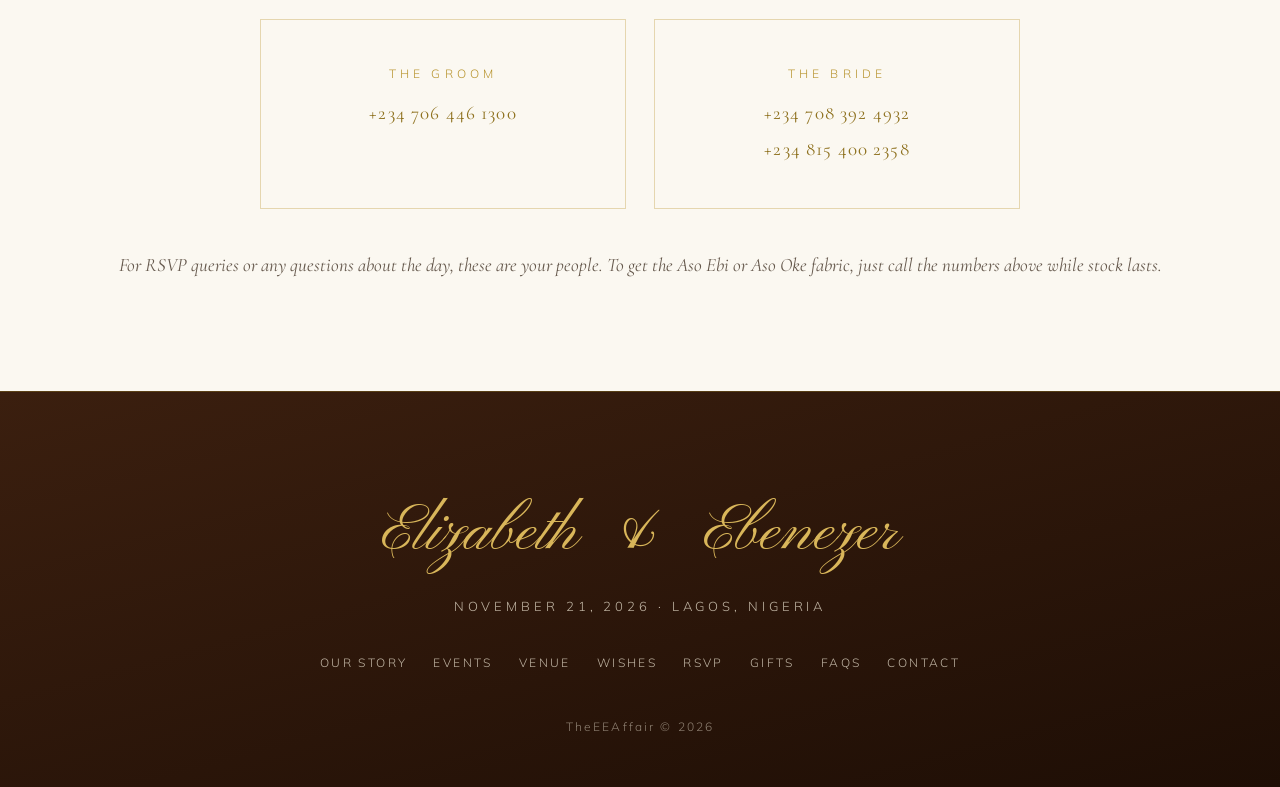
==== commit f5e04182: "Move Court & White Wedding to Thursday, November 19, 2026 Church confirmed the 19th (Thursday) inste" ====
--- a/site/index.html
+++ b/site/index.html
@@ -176,7 +176,7 @@
     </div>
     <div class="events__cards">
       <article class="event-card event-card--muted" data-reveal>
-        <p class="event-card__date">Wednesday, November 18, 2026</p>
+        <p class="event-card__date">Thursday, November 19, 2026</p>
         <h3 class="event-card__title">Court &amp; White Wedding</h3>
         <p class="event-card__detail">For close friends and family.<br />Venue and time to be confirmed.</p>
         <p class="event-card__badge">Private · Invite Only</p>
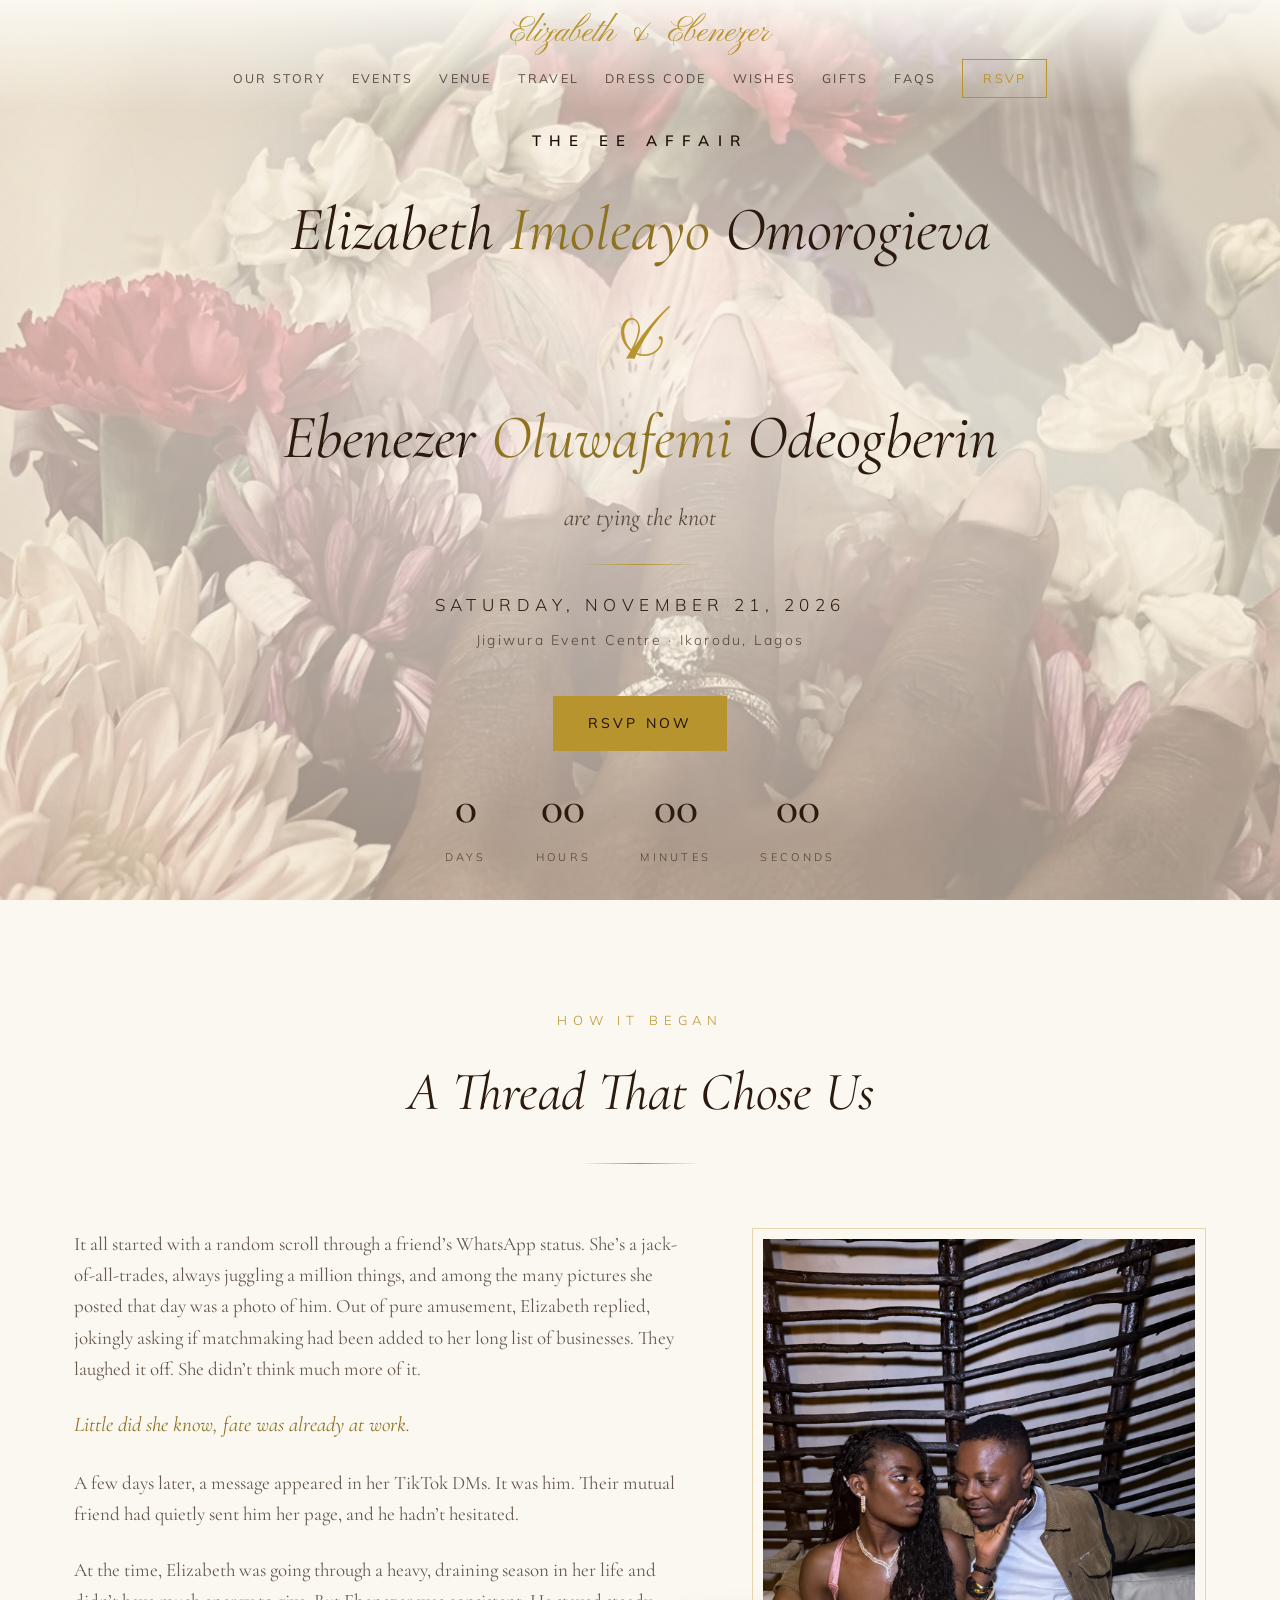
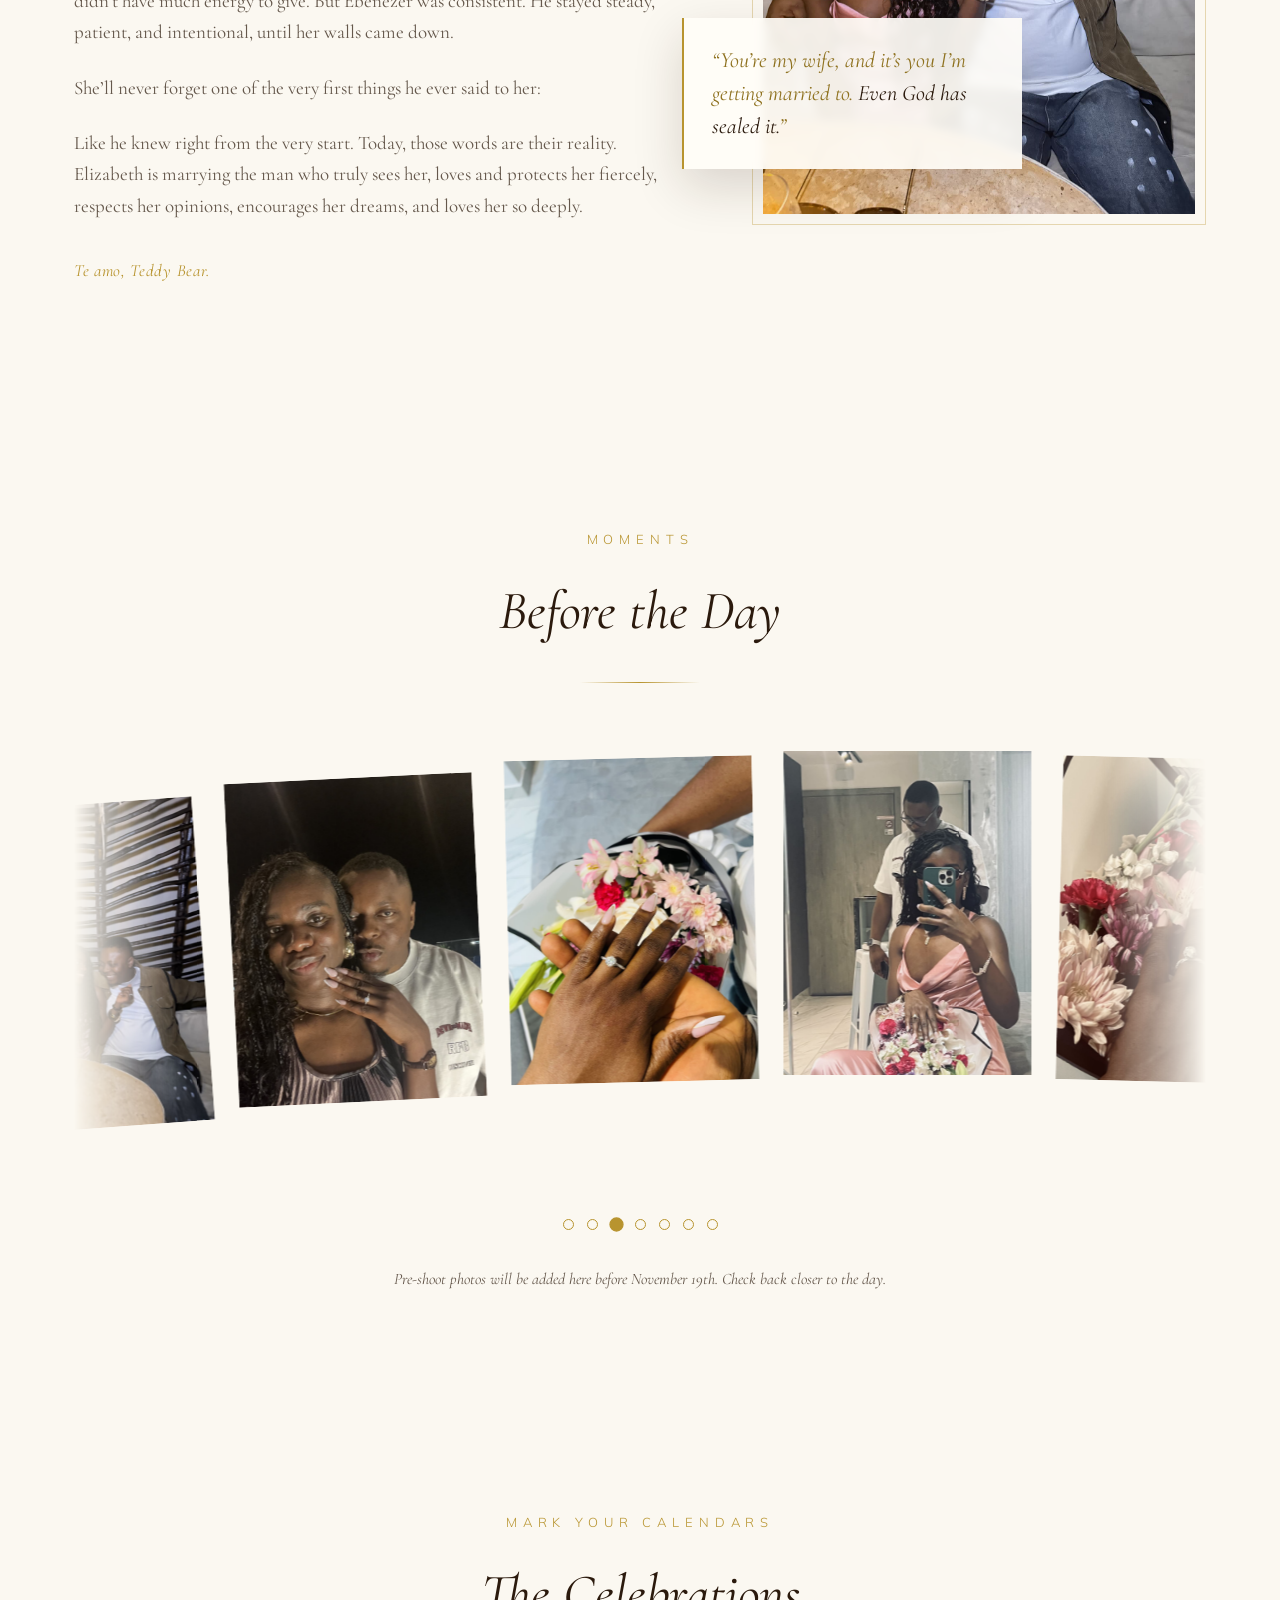
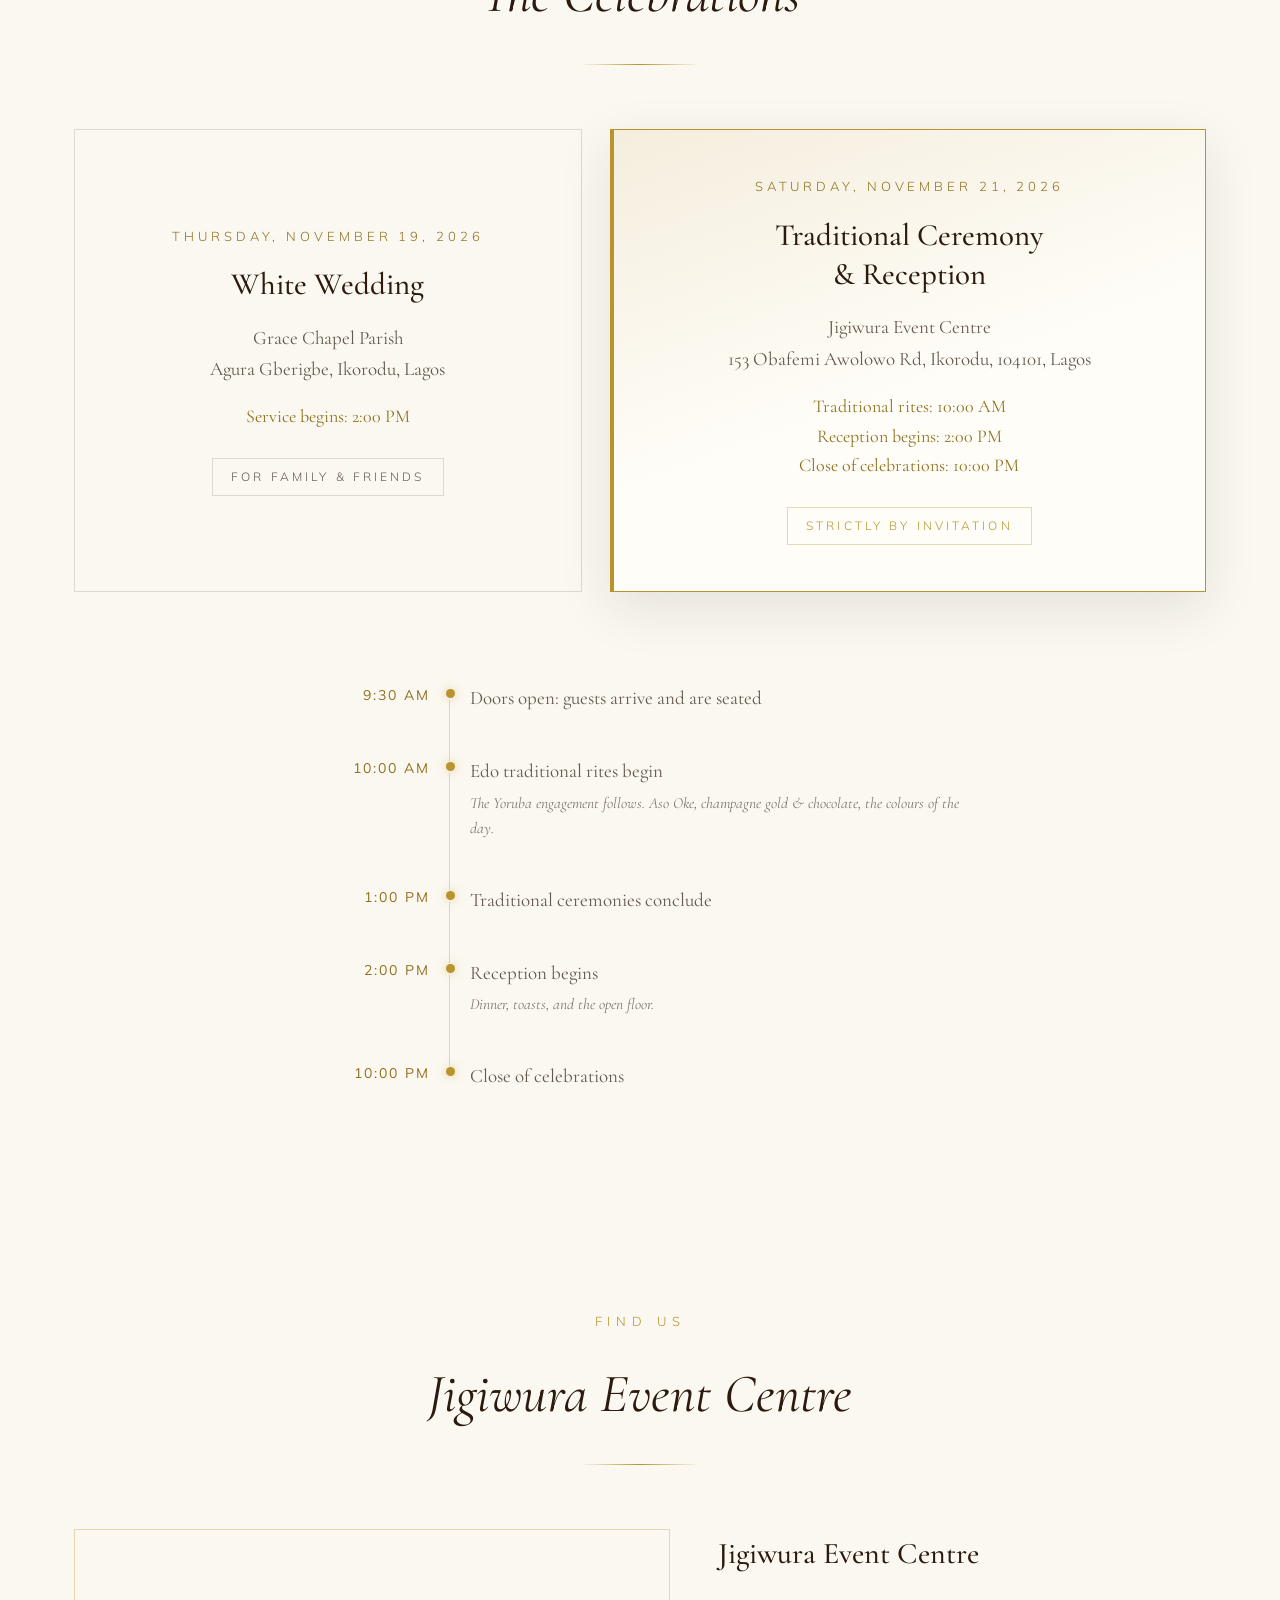
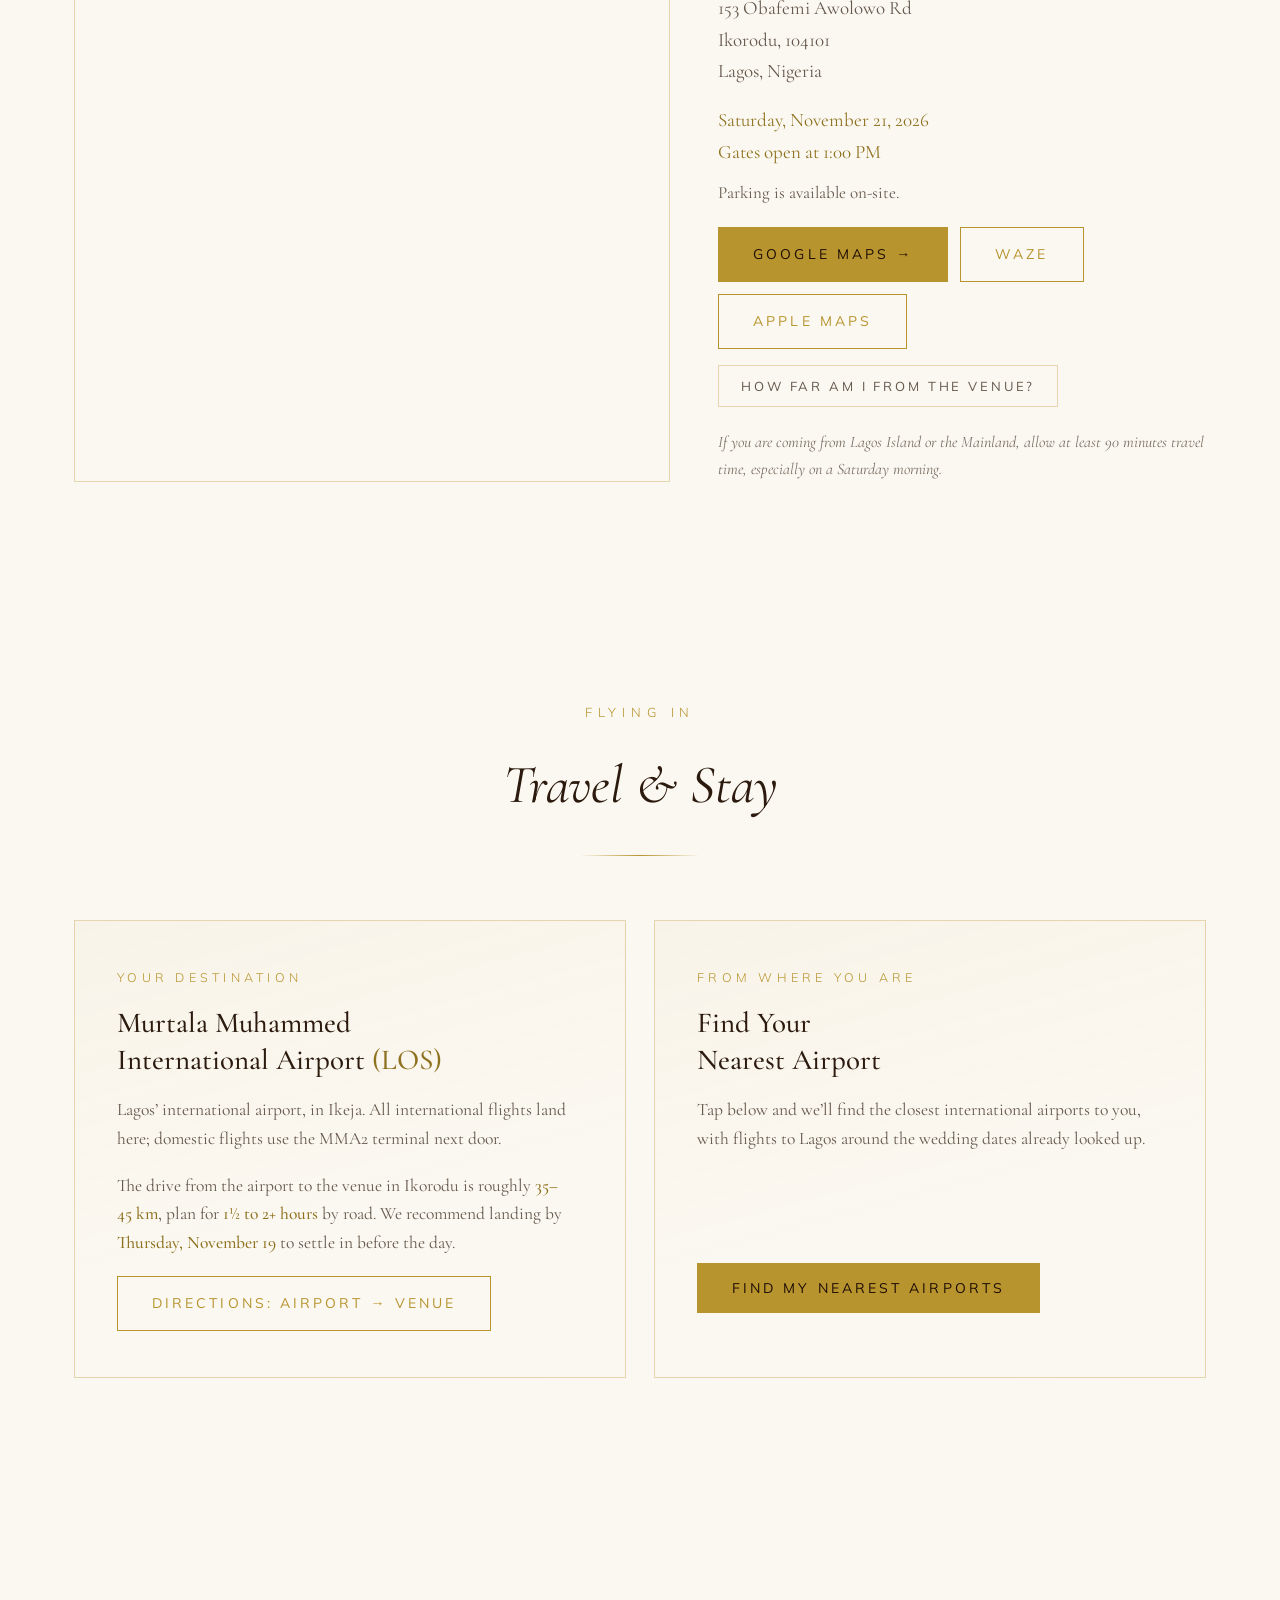
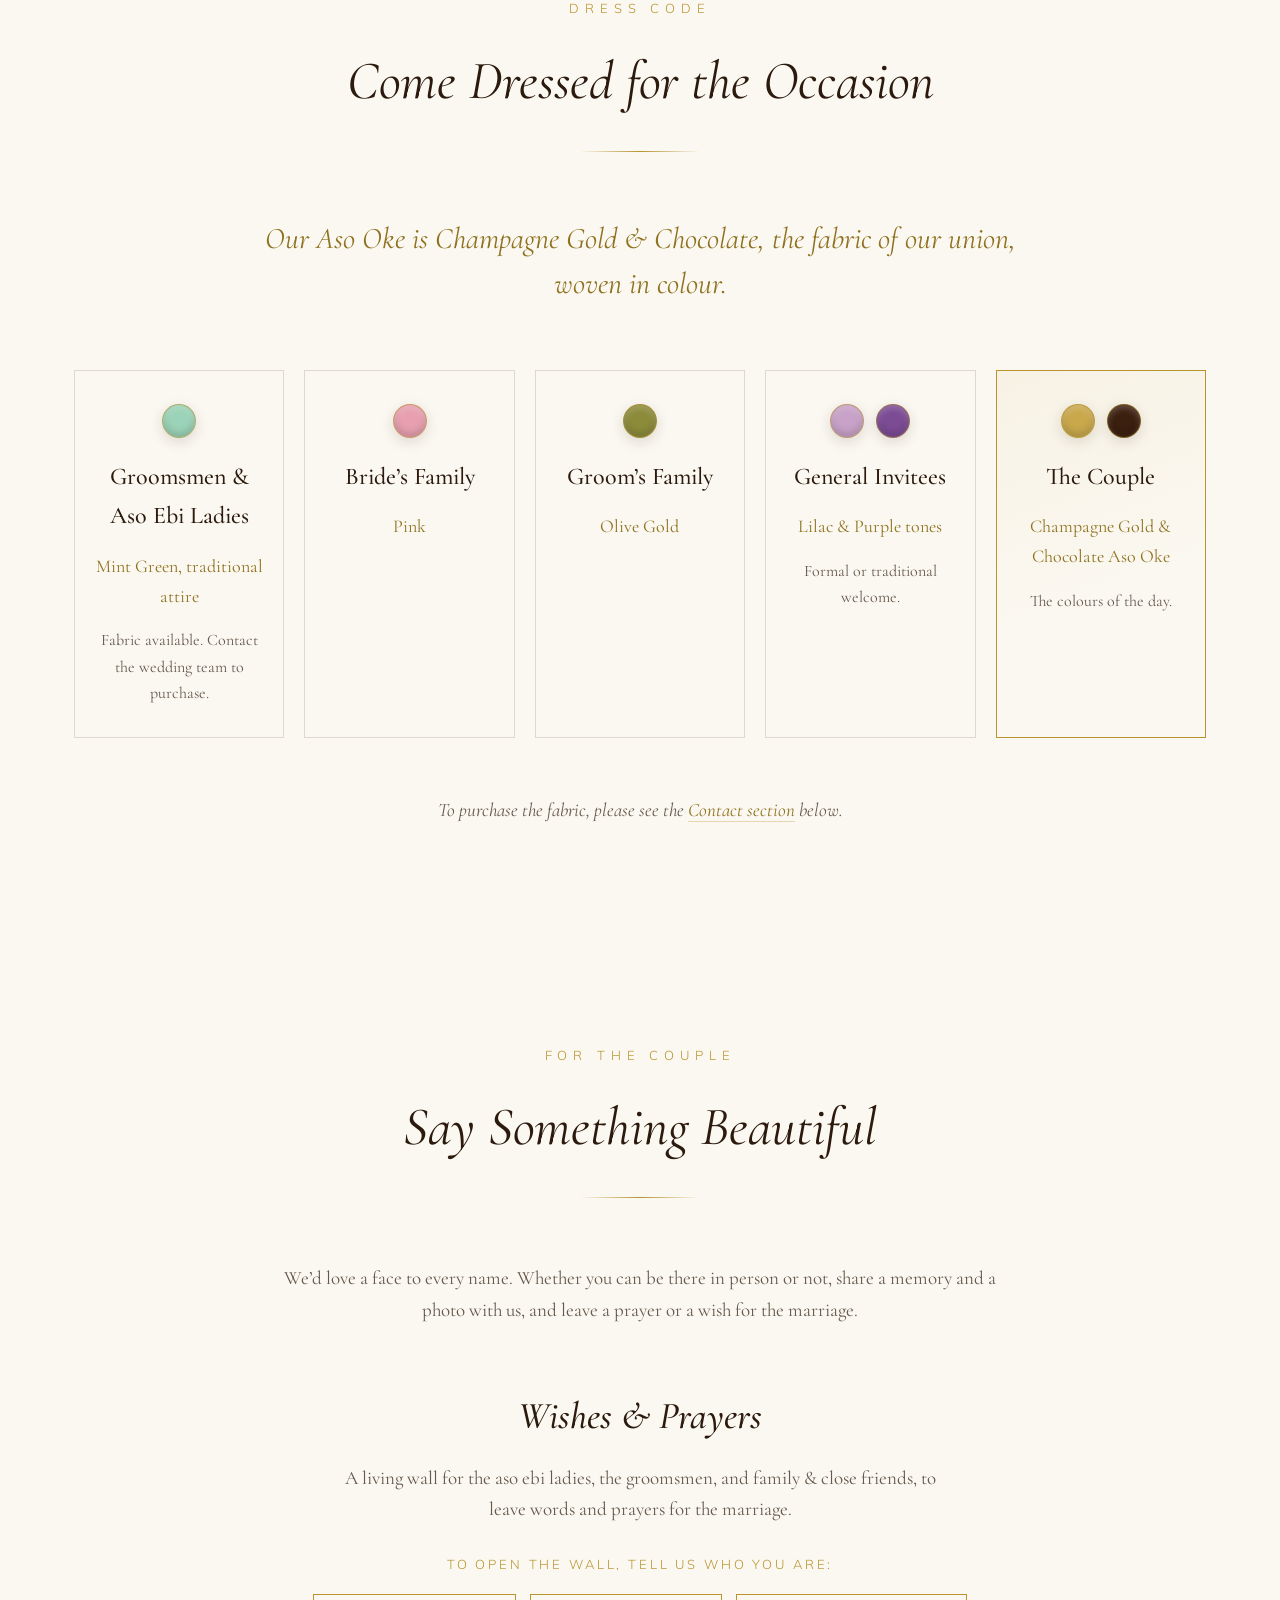
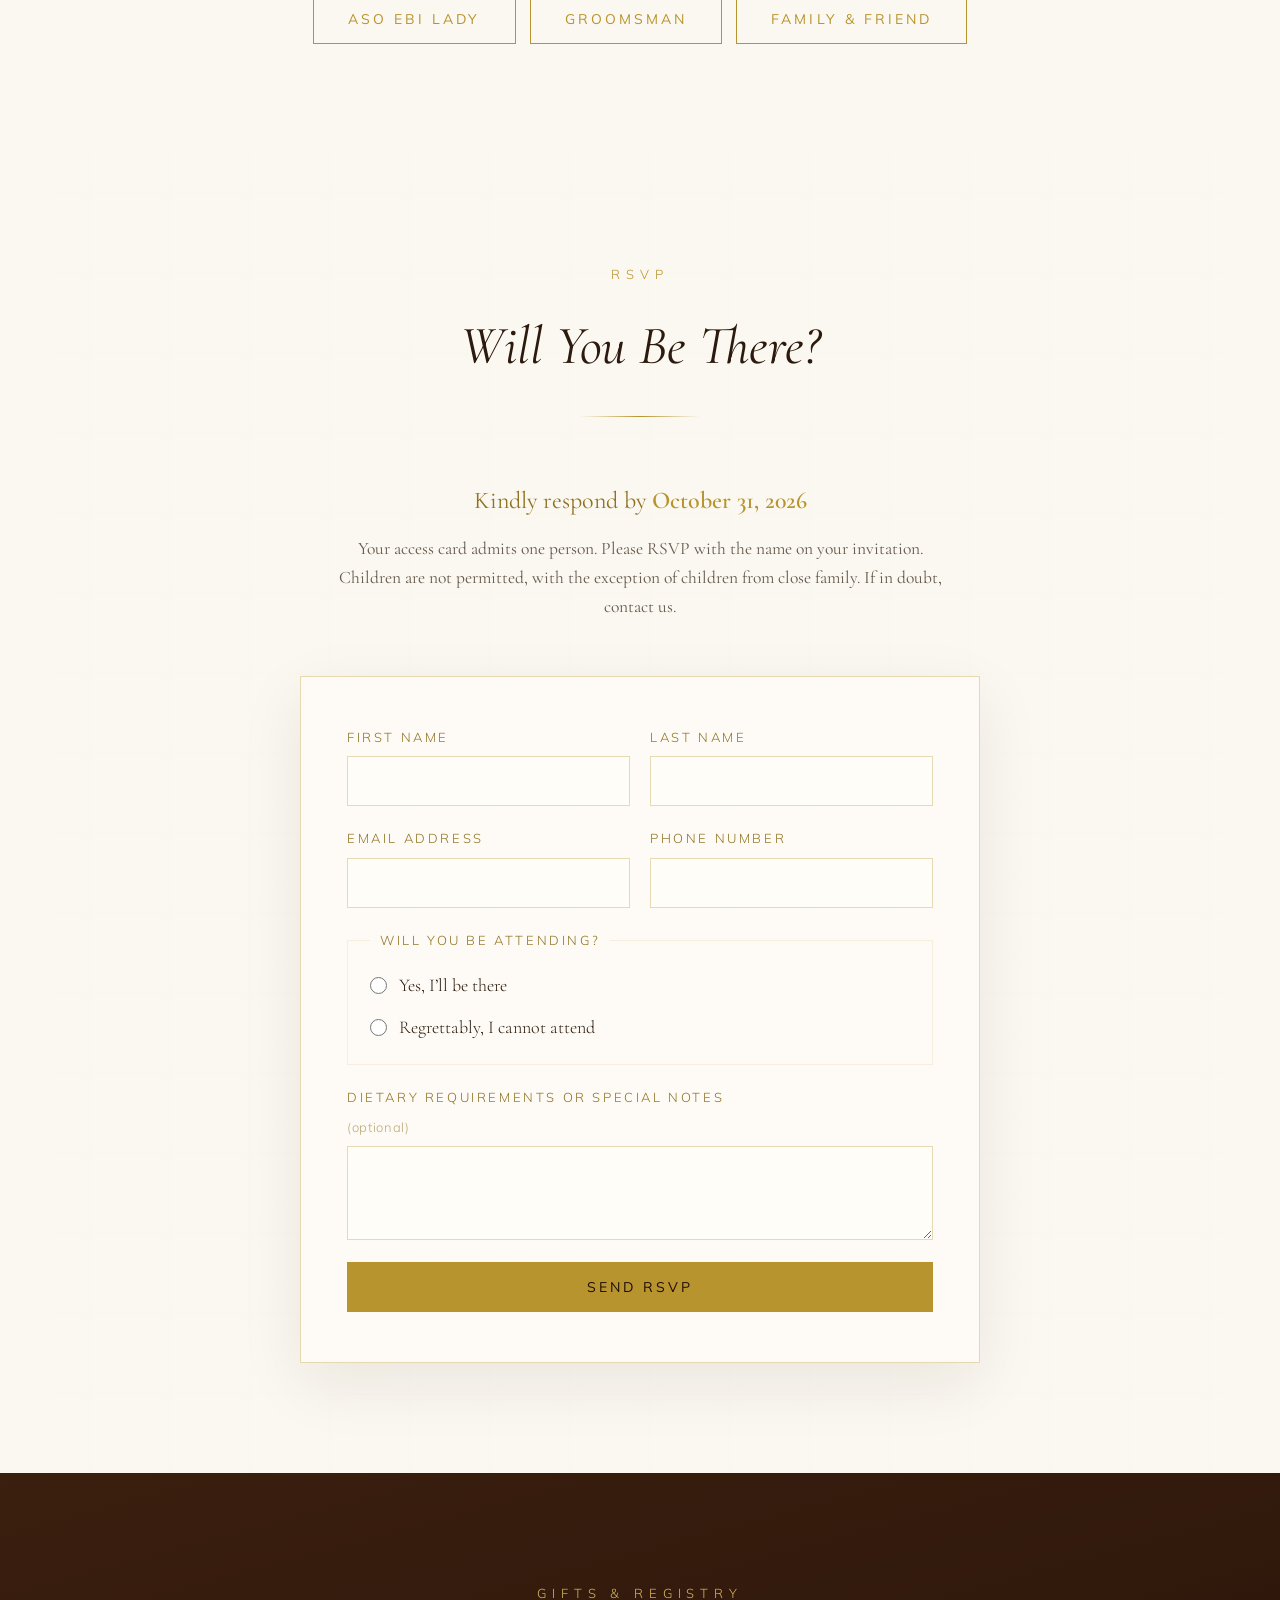
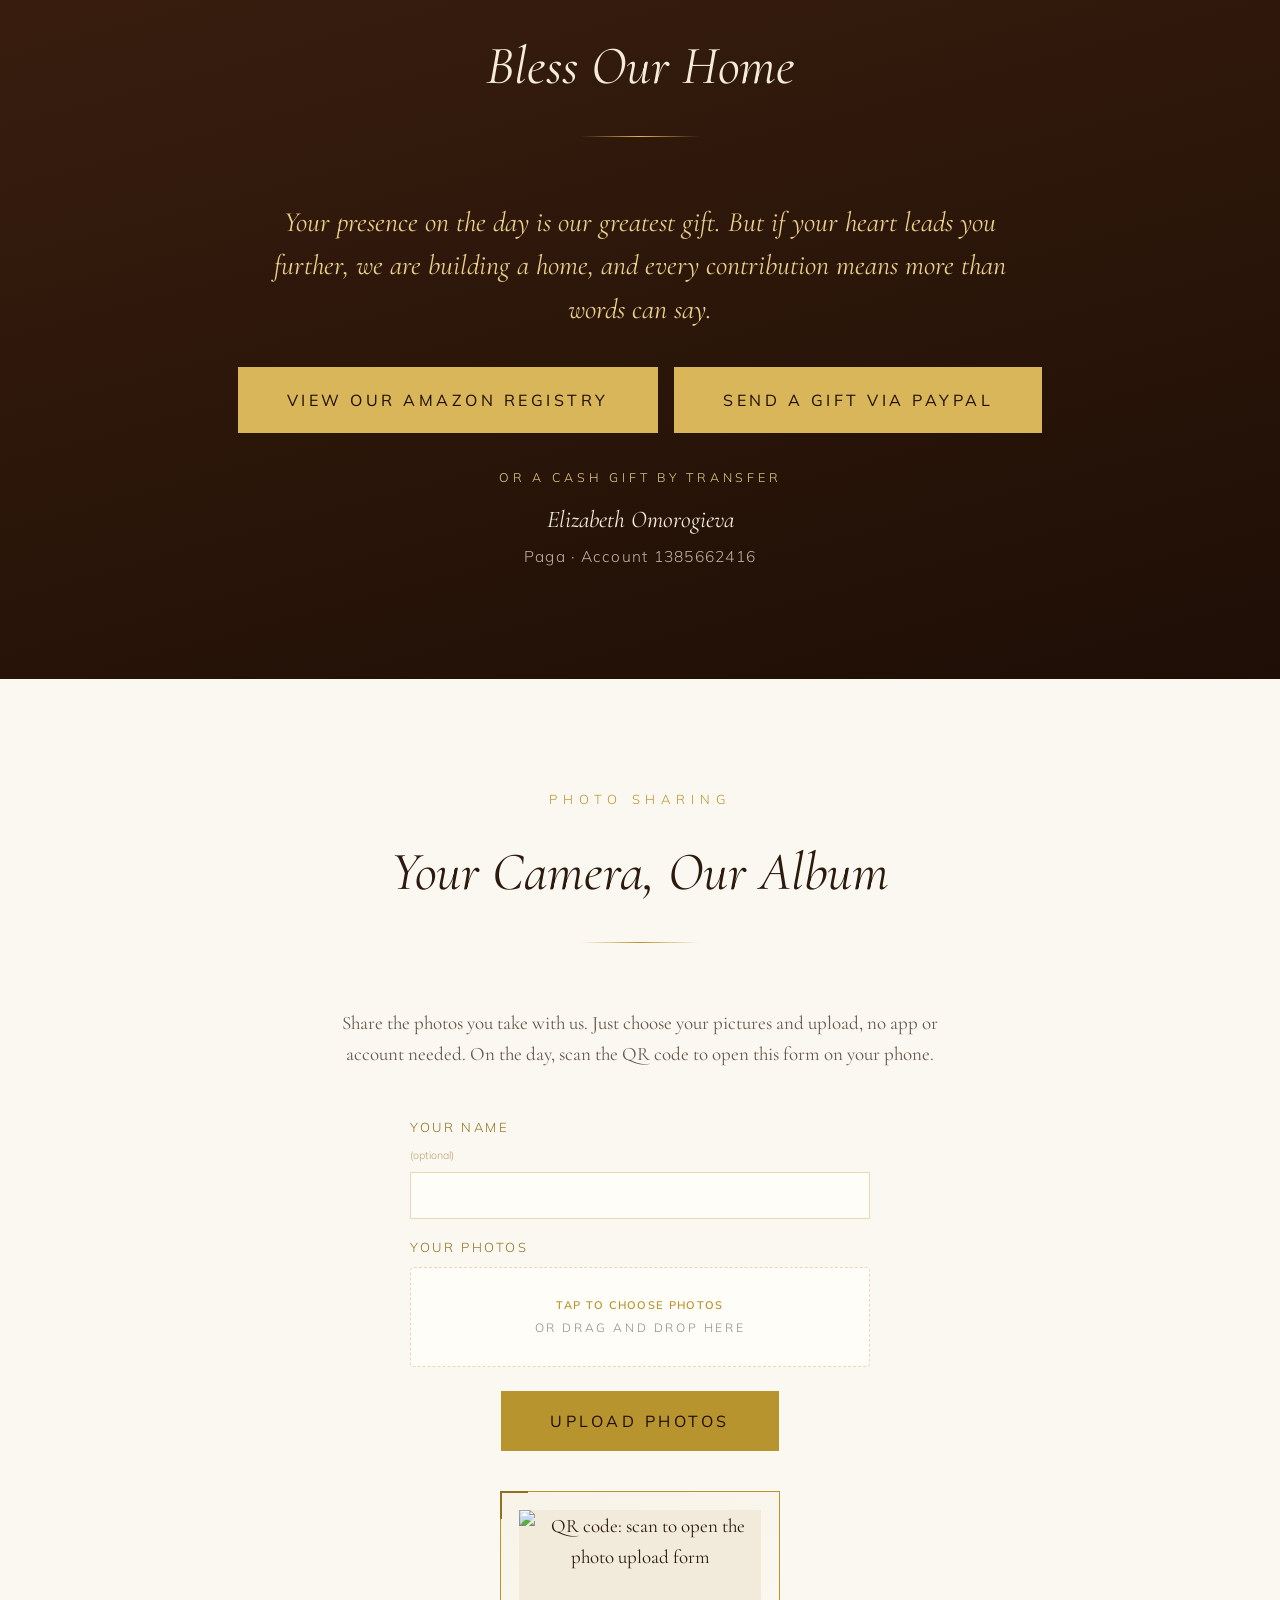
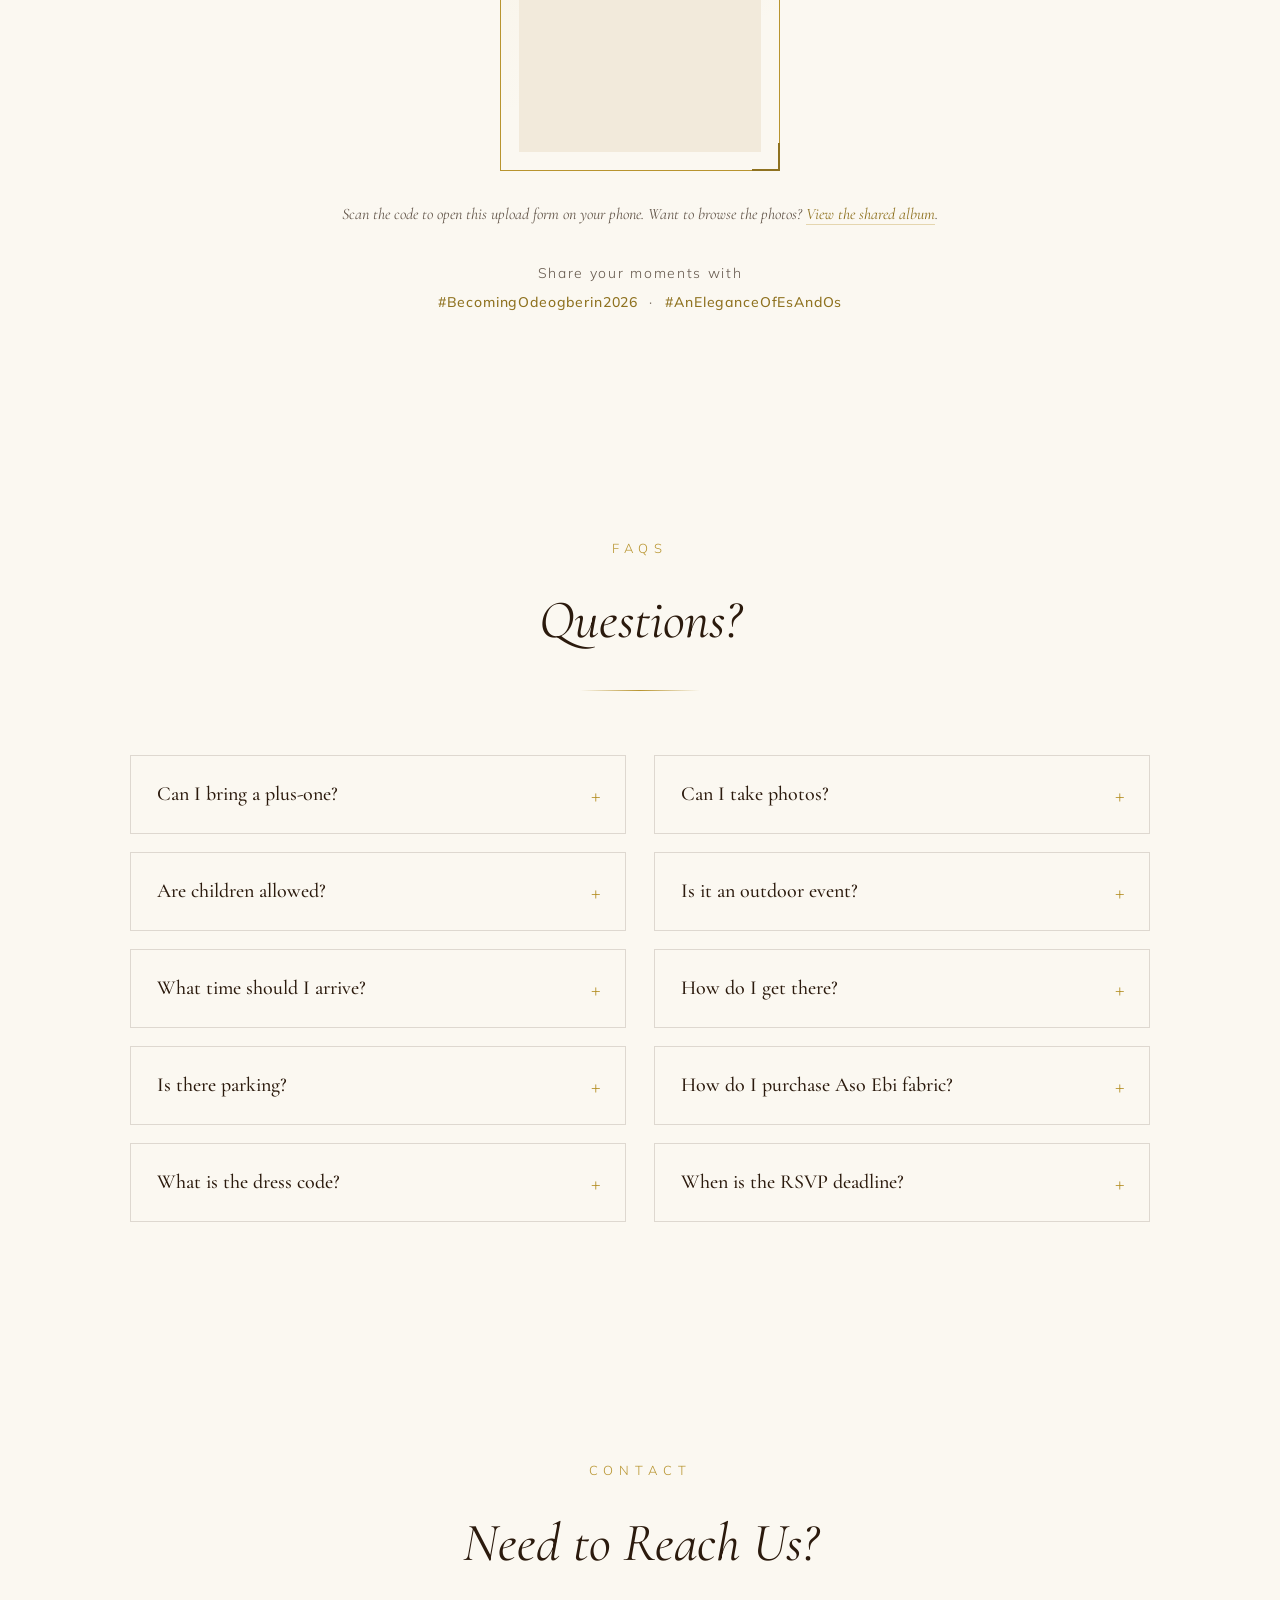
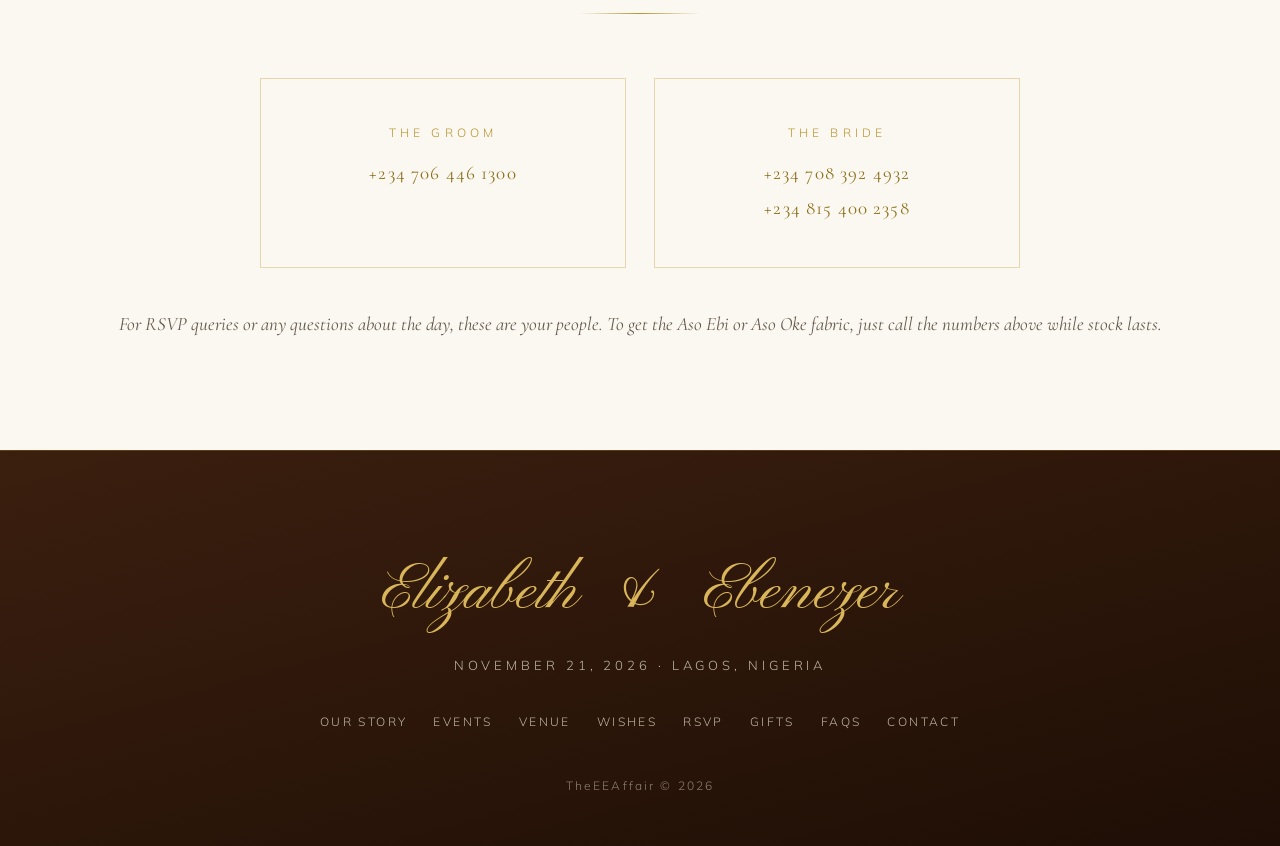
==== commit 43c0f1f9: "Update event details: church venue and Saturday Trad schedule - Thursday 19 Nov: White Wedding at Gr" ====
--- a/site/index.html
+++ b/site/index.html
@@ -177,9 +177,13 @@
     <div class="events__cards">
       <article class="event-card event-card--muted" data-reveal>
         <p class="event-card__date">Thursday, November 19, 2026</p>
-        <h3 class="event-card__title">Court &amp; White Wedding</h3>
-        <p class="event-card__detail">For close friends and family.<br />Venue and time to be confirmed.</p>
-        <p class="event-card__badge">Private · Invite Only</p>
+        <h3 class="event-card__title">White Wedding</h3>
+        <p class="event-card__detail">
+          Grace Chapel Parish<br />
+          Agura Gberigbe, Ikorodu, Lagos
+        </p>
+        <p class="event-card__times">Service begins: 2:00 PM</p>
+        <p class="event-card__badge">For Family &amp; Friends</p>
       </article>
       <article class="event-card event-card--main" data-reveal>
         <p class="event-card__date">Saturday, November 21, 2026</p>
@@ -188,30 +192,30 @@
           Jigiwura Event Centre<br />
           153 Obafemi Awolowo Rd, Ikorodu, 104101, Lagos
         </p>
-        <p class="event-card__times">Reception begins: 2:00 PM<br />Close of celebrations: 10:00 PM</p>
+        <p class="event-card__times">Traditional rites: 10:00 AM<br />Reception begins: 2:00 PM<br />Close of celebrations: 10:00 PM</p>
         <p class="event-card__badge event-card__badge--gold">Strictly by Invitation</p>
       </article>
     </div>
     <div class="timeline" data-reveal>
+      <div class="timeline__item">
+        <span class="timeline__time">9:30 AM</span>
+        <span class="timeline__dot" aria-hidden="true"></span>
+        <span class="timeline__what">Doors open: guests arrive and are seated</span>
+      </div>
+      <div class="timeline__item">
+        <span class="timeline__time">10:00 AM</span>
+        <span class="timeline__dot" aria-hidden="true"></span>
+        <span class="timeline__what">Edo traditional rites begin<br /><small>The Yoruba engagement follows. Aso Oke, champagne gold &amp; chocolate, the colours of the day.</small></span>
+      </div>
       <div class="timeline__item">
         <span class="timeline__time">1:00 PM</span>
         <span class="timeline__dot" aria-hidden="true"></span>
-        <span class="timeline__what">Doors open: guests arrive and are seated</span>
-      </div>
-      <div class="timeline__item">
-        <span class="timeline__time">1:30 PM</span>
-        <span class="timeline__dot" aria-hidden="true"></span>
-        <span class="timeline__what">Final seating: please be seated by this time</span>
+        <span class="timeline__what">Traditional ceremonies conclude</span>
       </div>
       <div class="timeline__item">
         <span class="timeline__time">2:00 PM</span>
         <span class="timeline__dot" aria-hidden="true"></span>
-        <span class="timeline__what">Traditional Ceremony begins<br /><small>Aso Oke, champagne gold &amp; chocolate, the colours of the day. Reception immediately follows.</small></span>
-      </div>
-      <div class="timeline__item">
-        <span class="timeline__time">Evening</span>
-        <span class="timeline__dot" aria-hidden="true"></span>
-        <span class="timeline__what">Dinner, toasts, open floor</span>
+        <span class="timeline__what">Reception begins<br /><small>Dinner, toasts, and the open floor.</small></span>
       </div>
       <div class="timeline__item">
         <span class="timeline__time">10:00 PM</span>
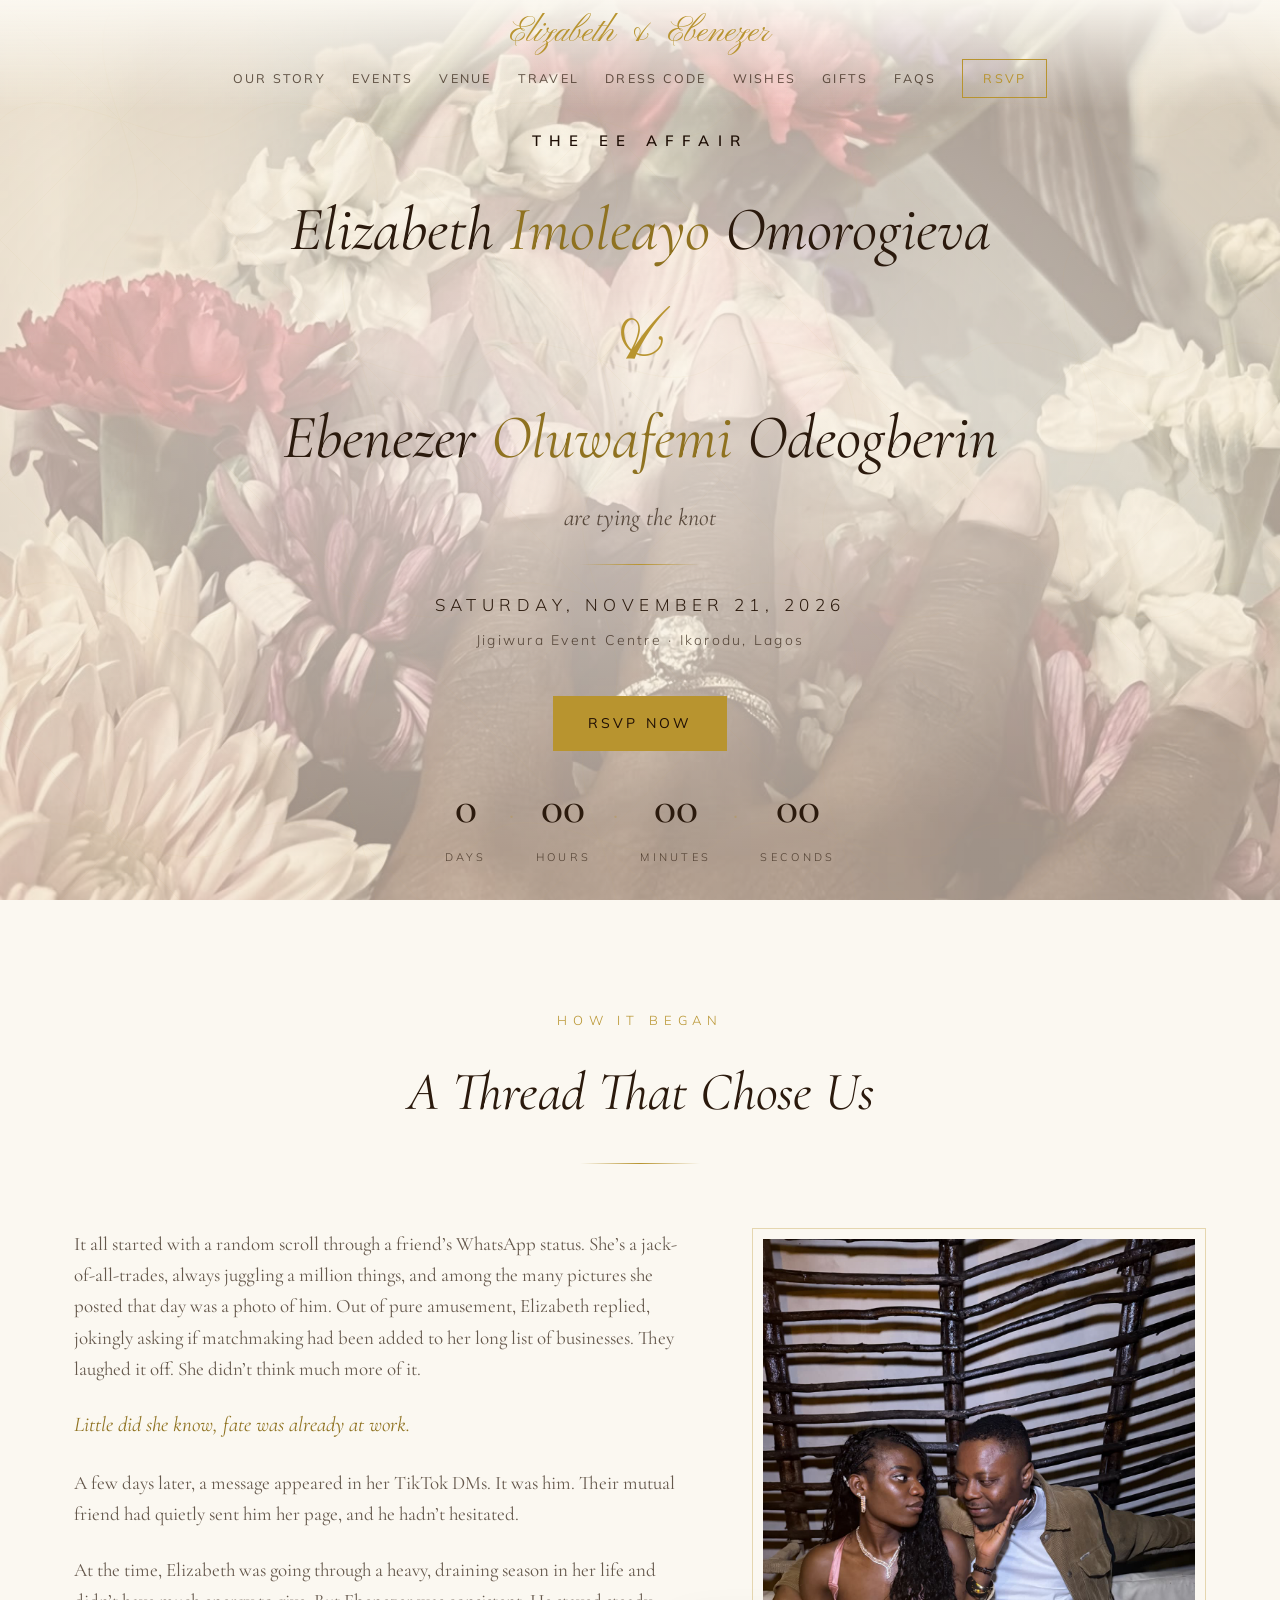
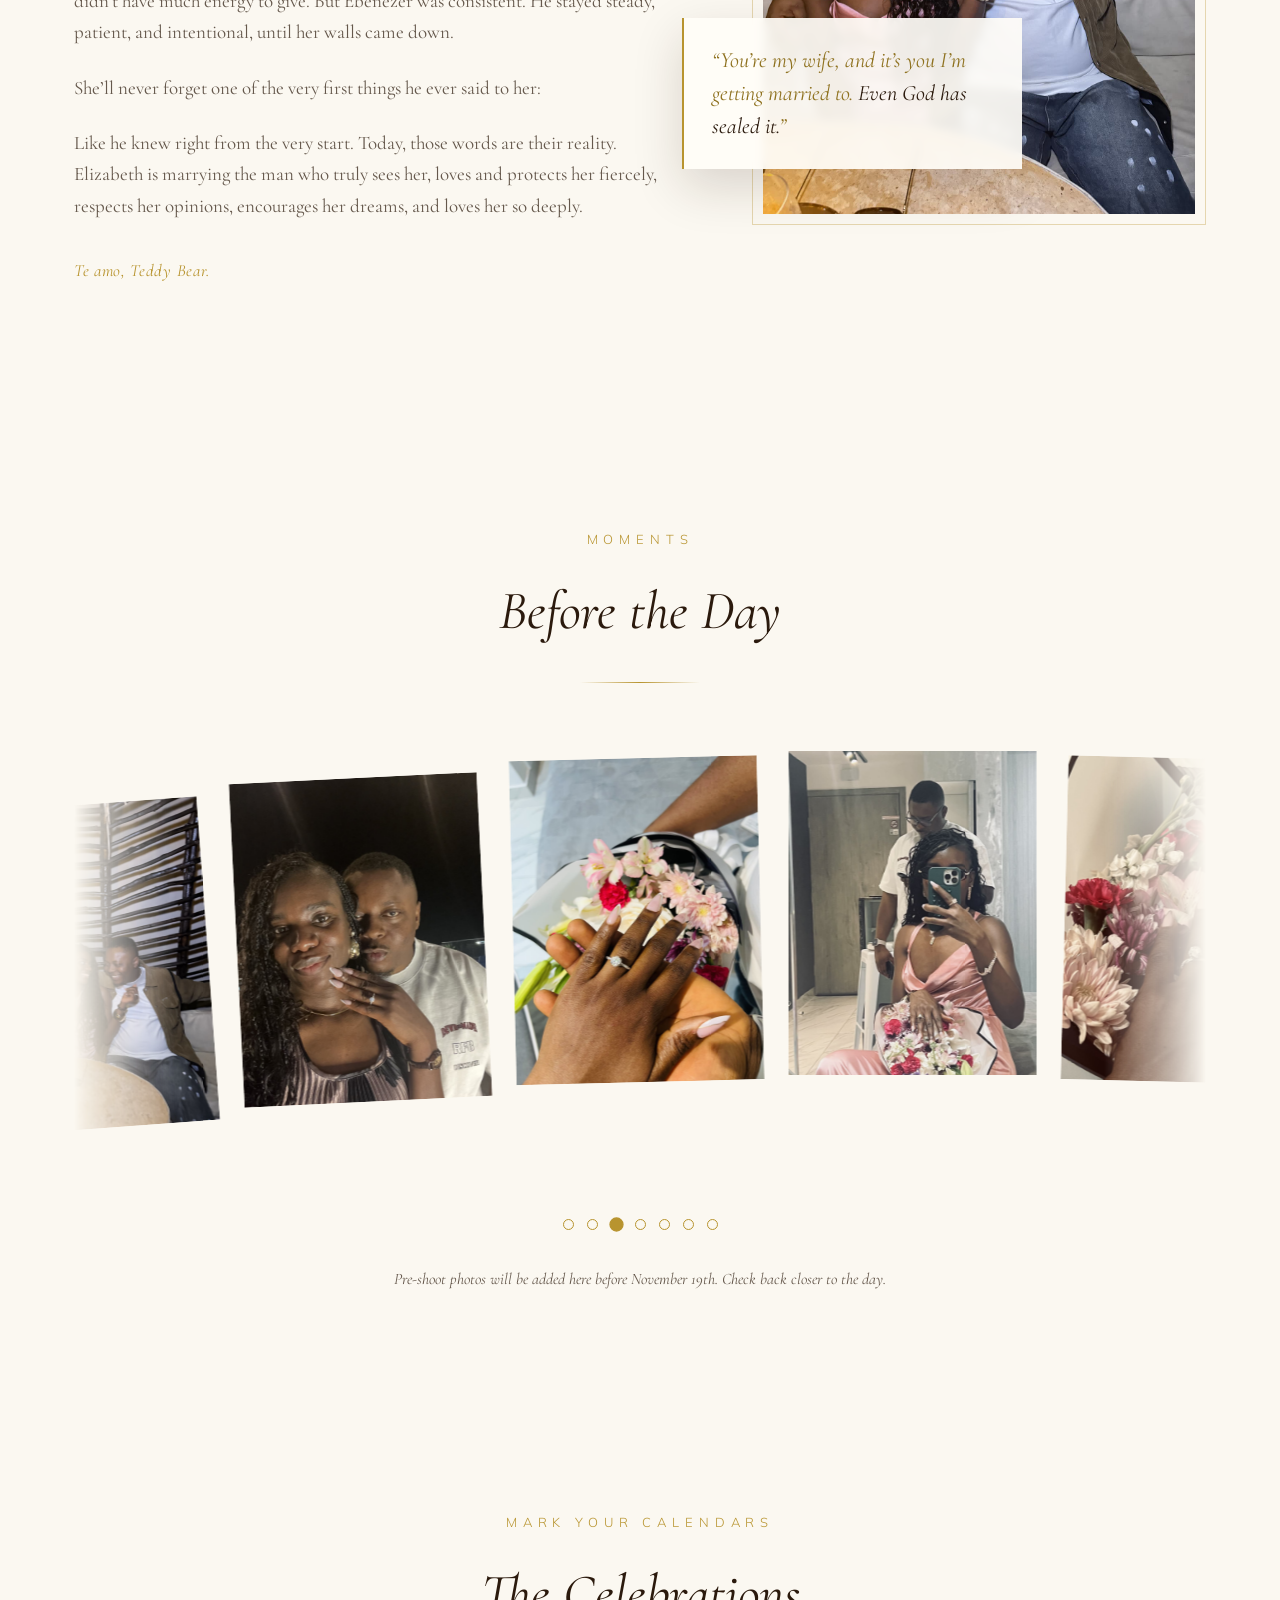
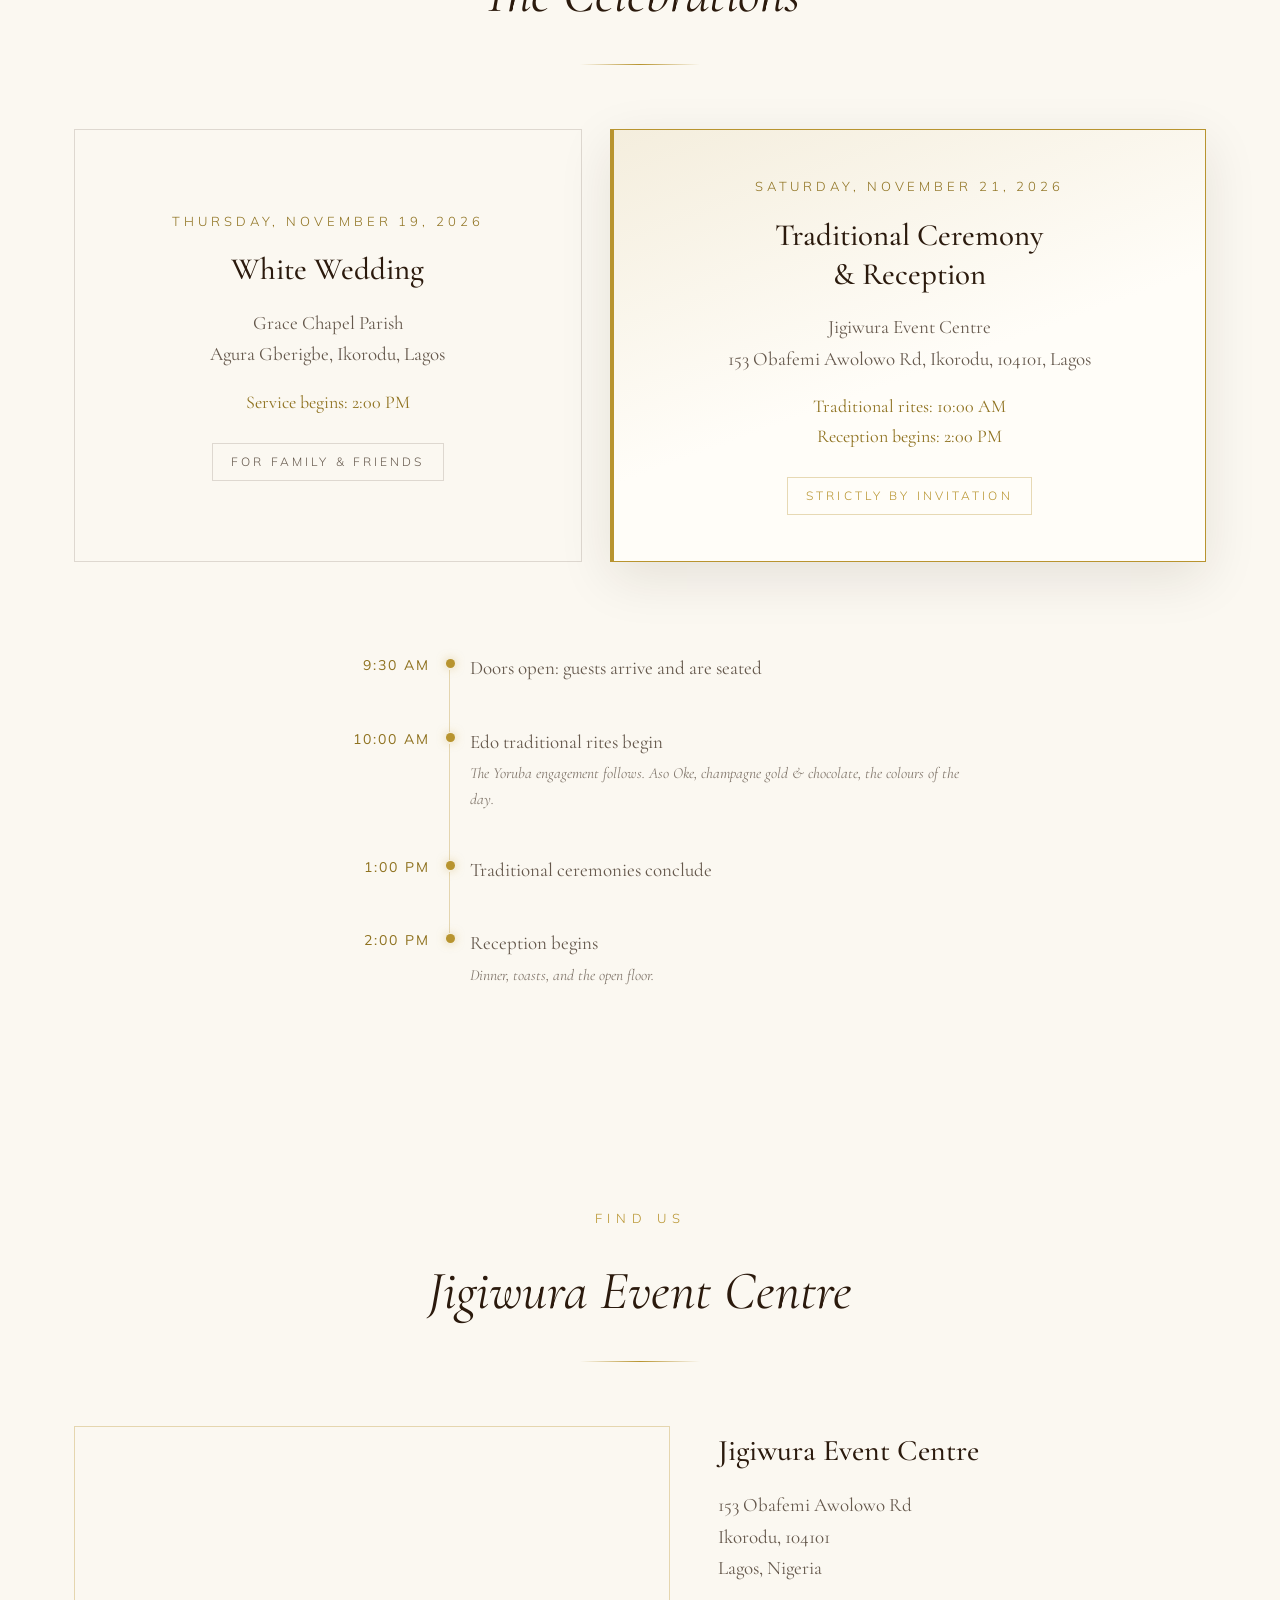
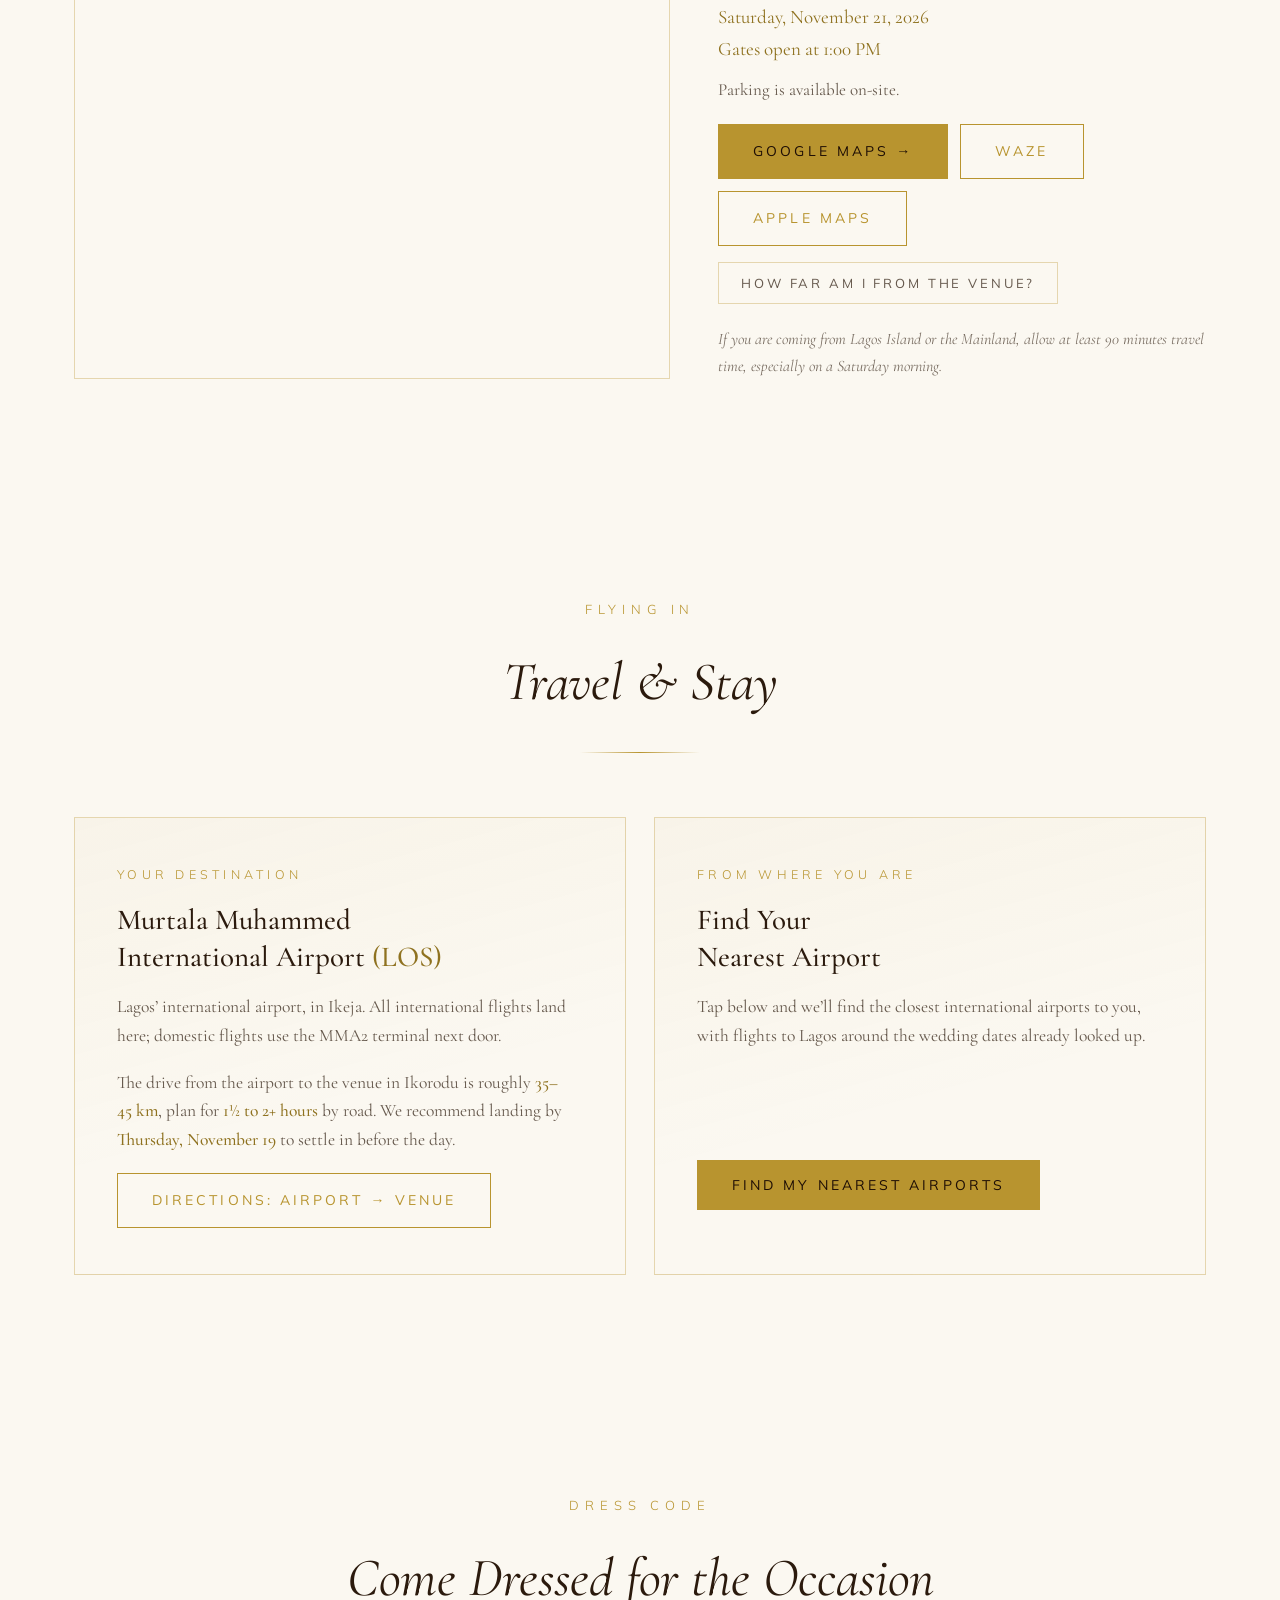
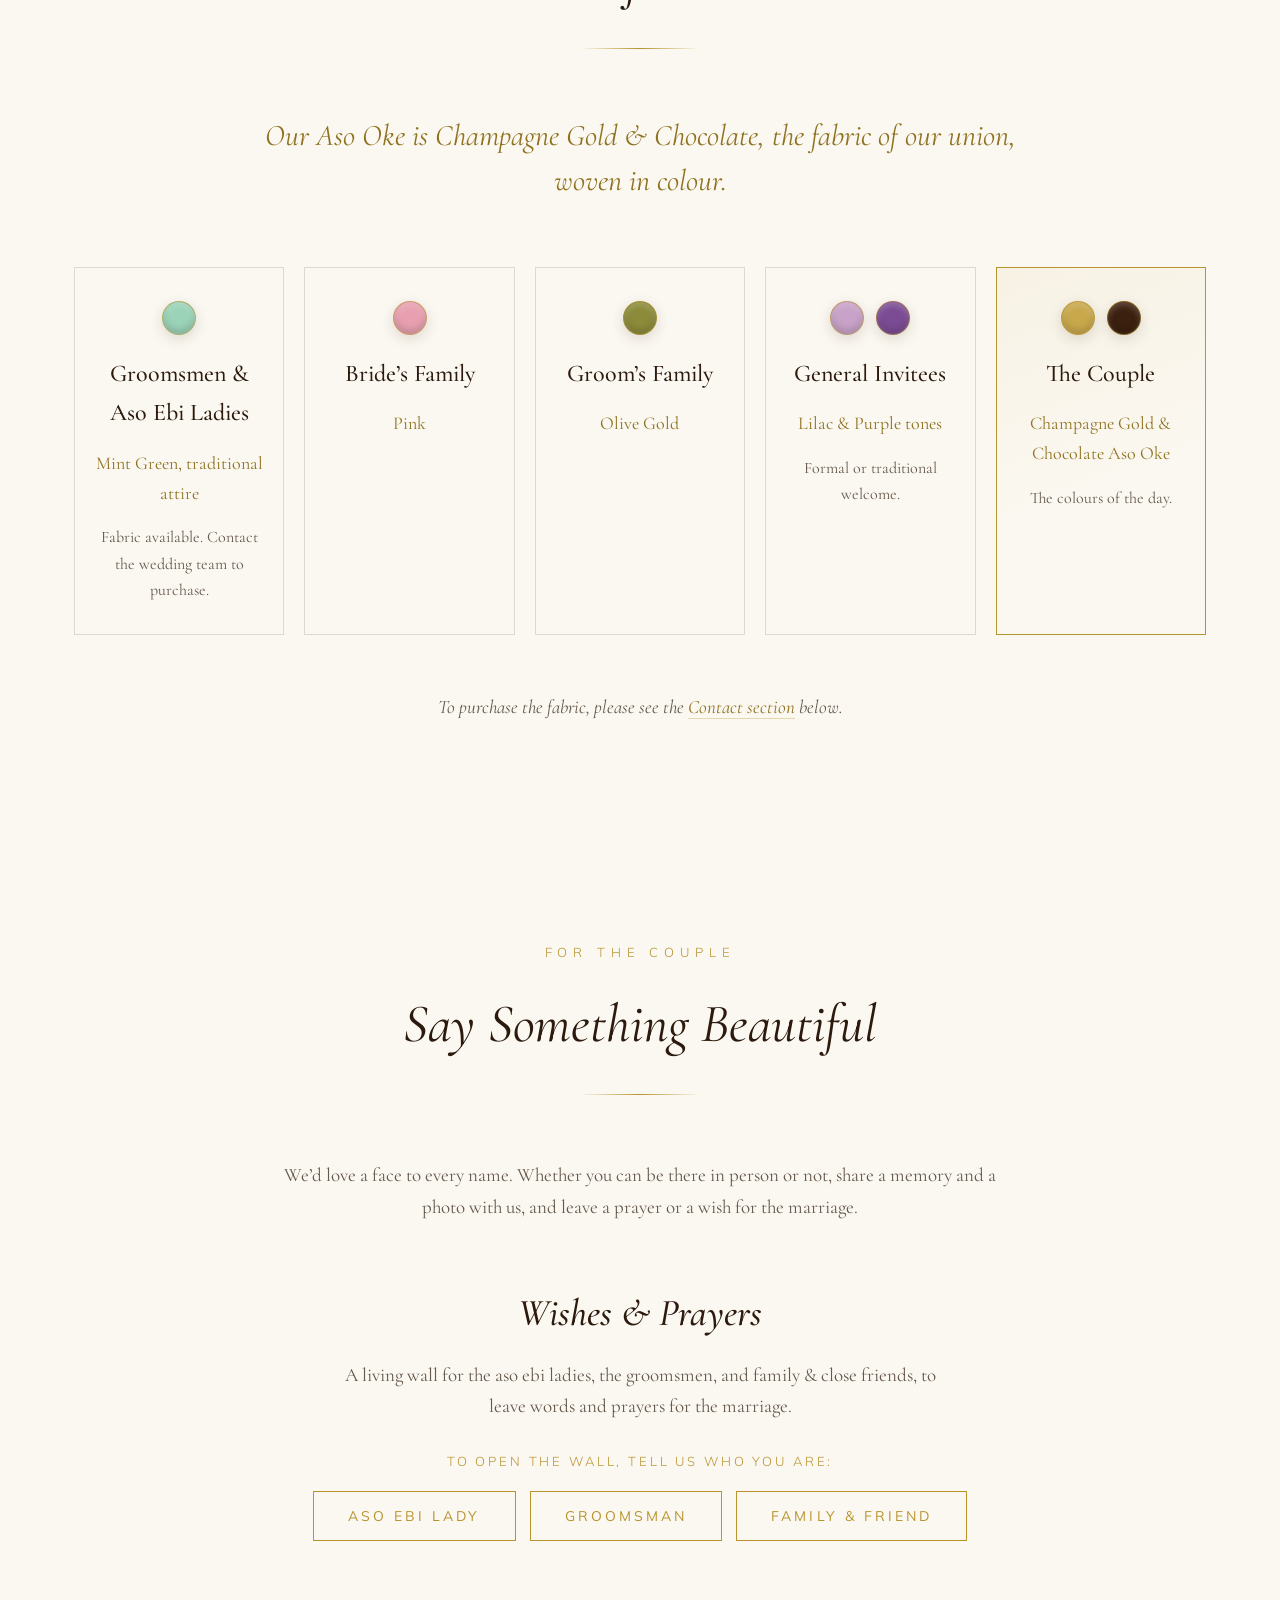
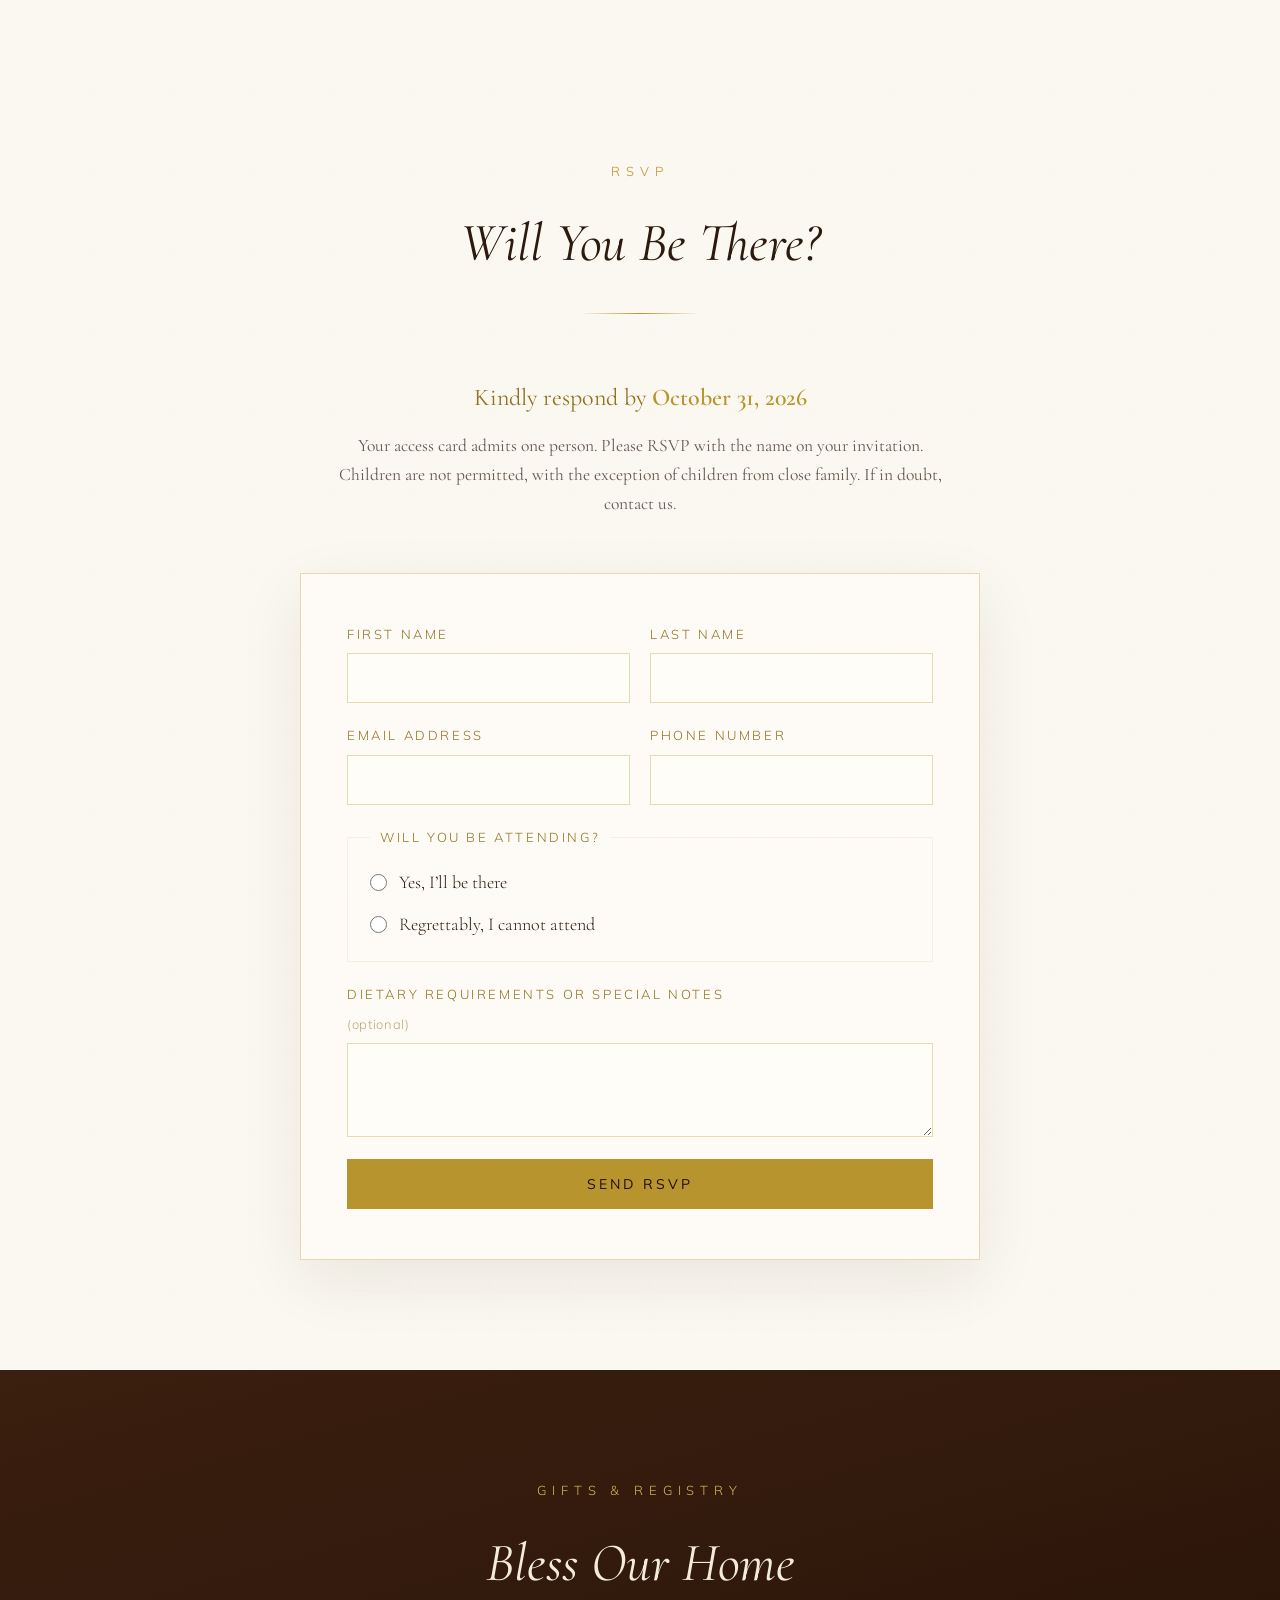
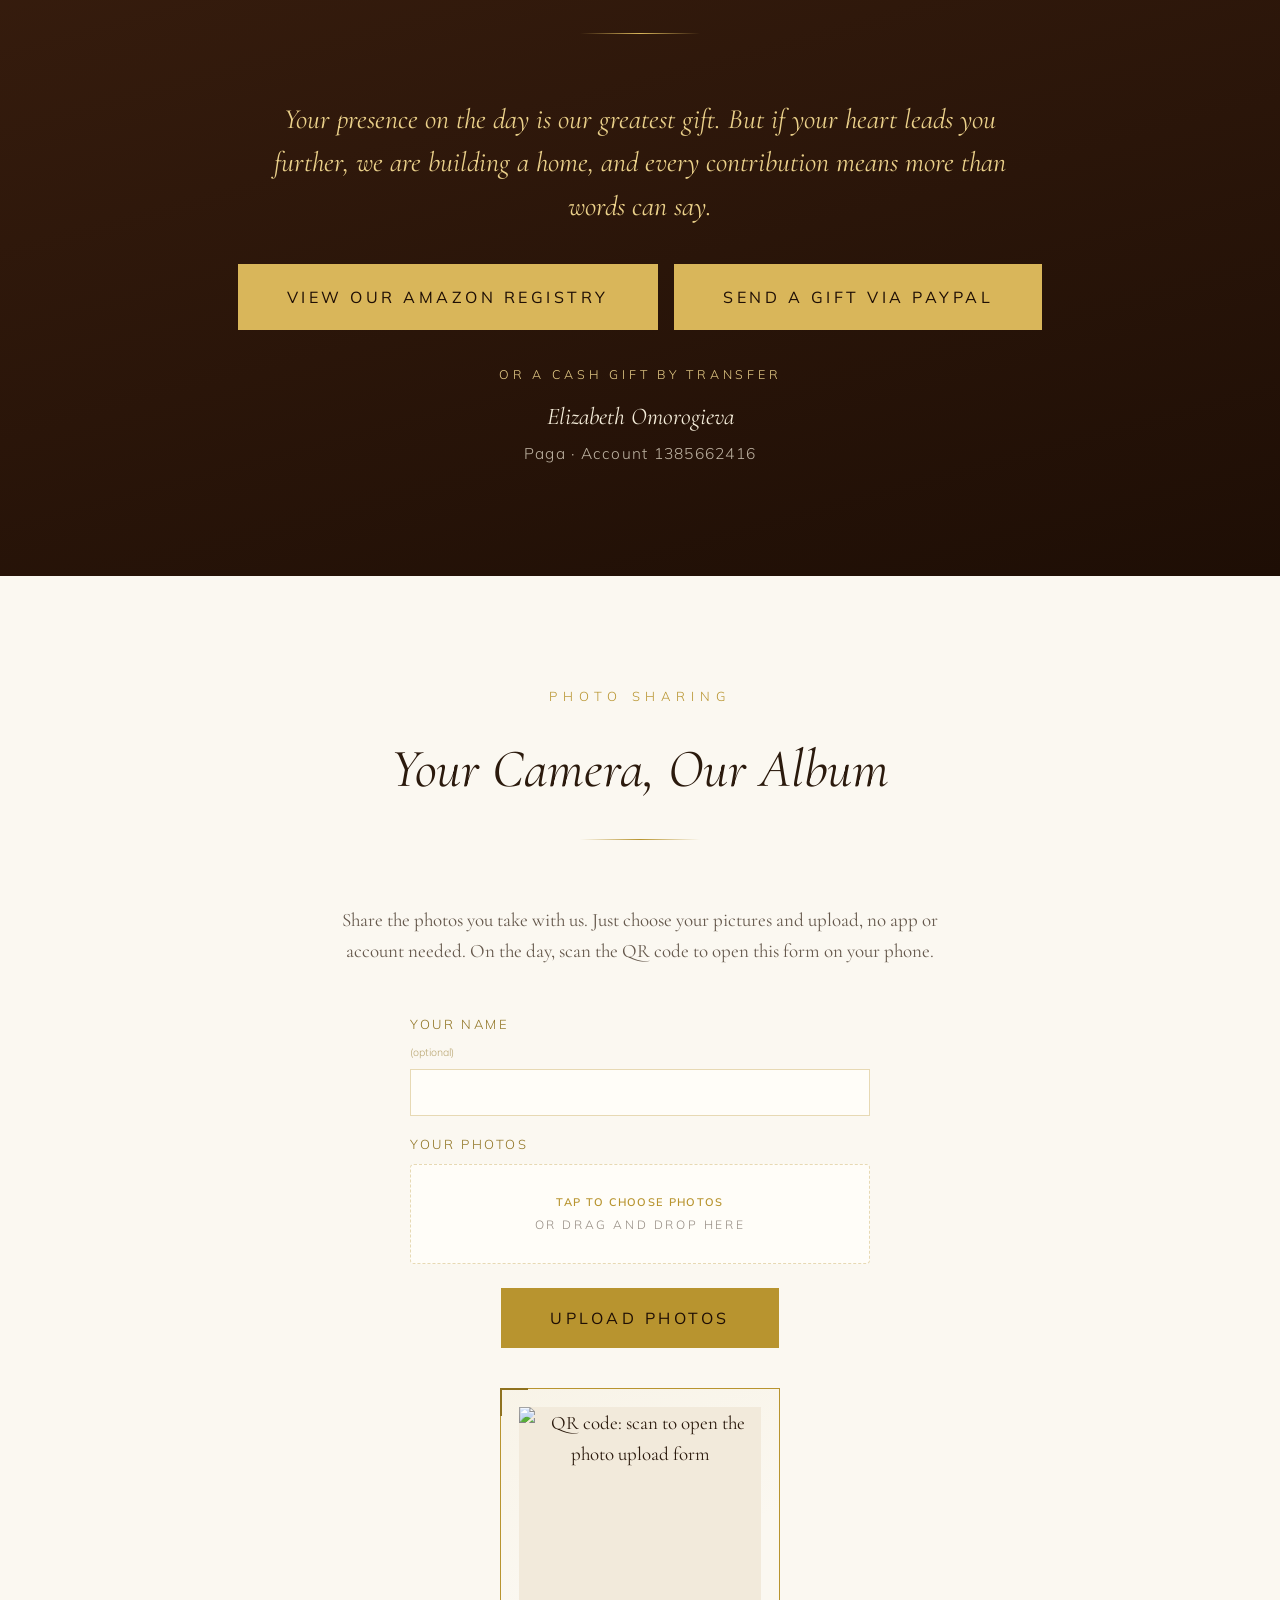
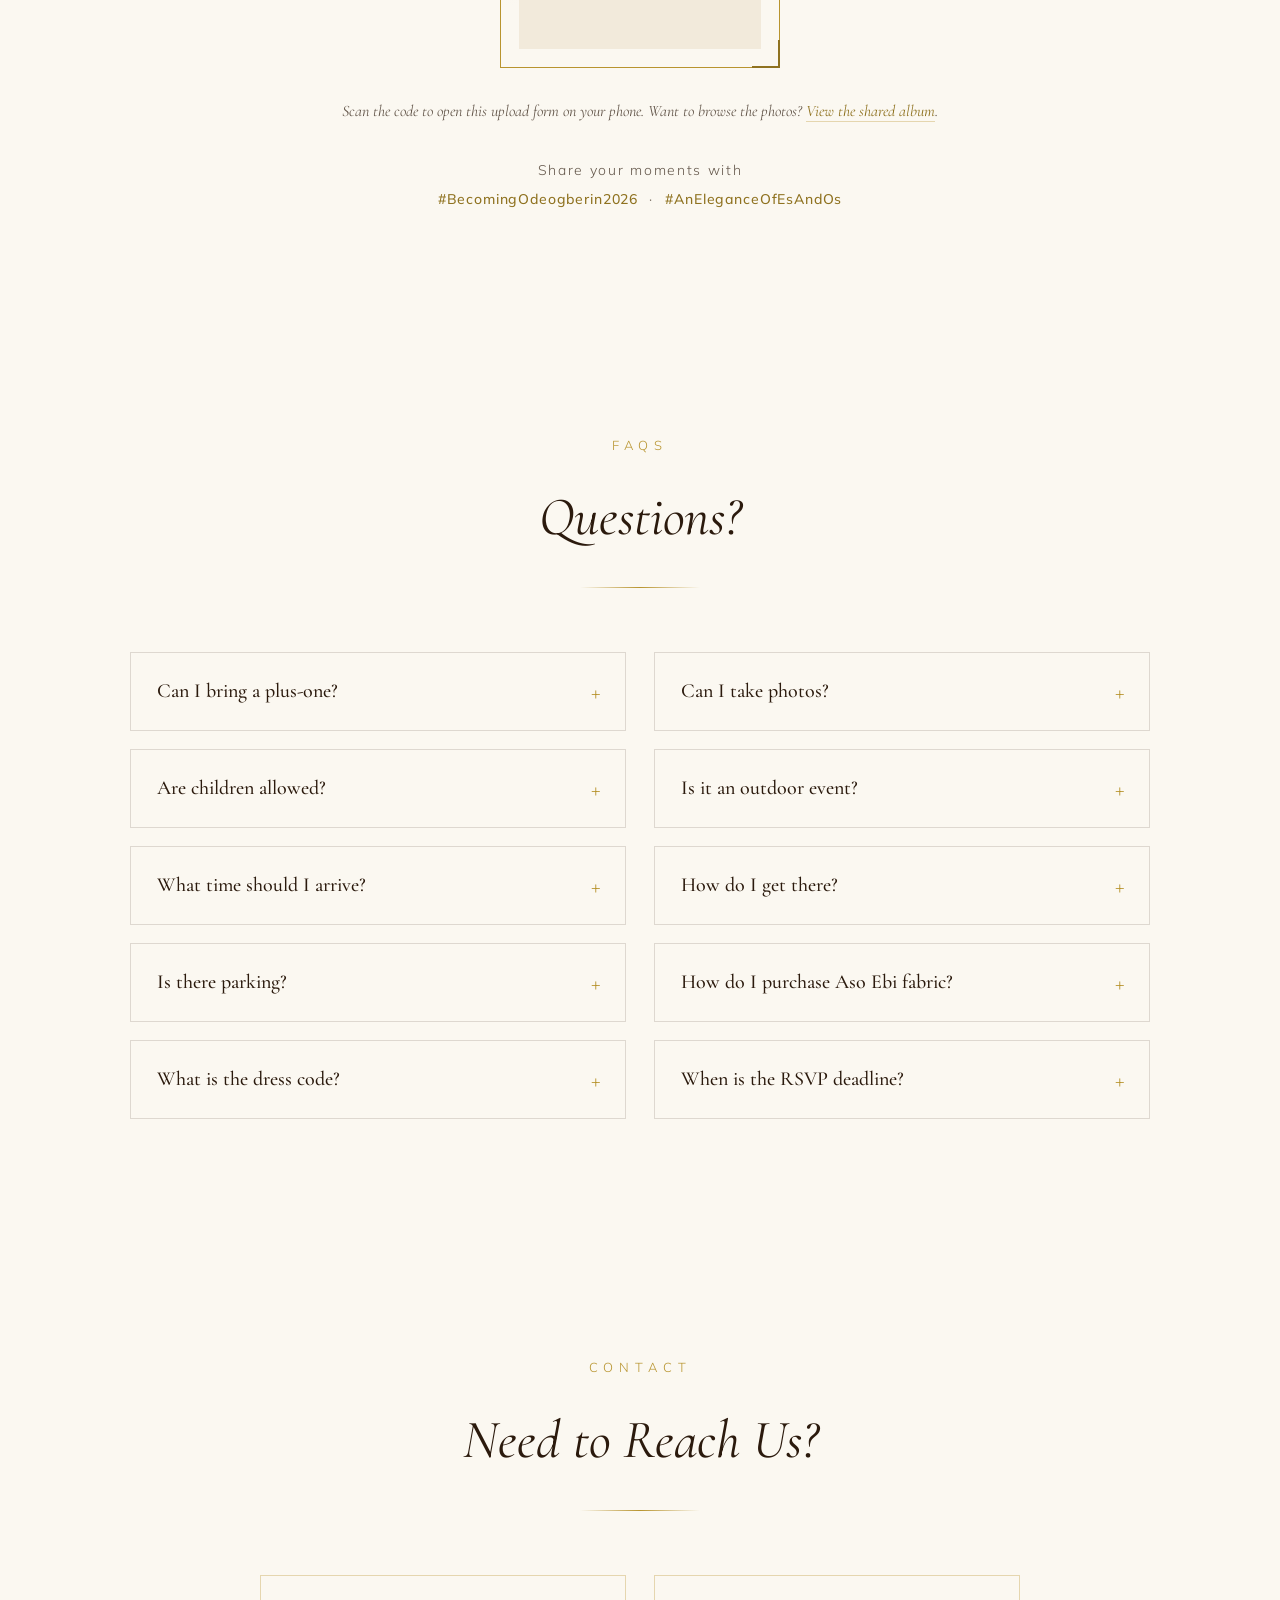
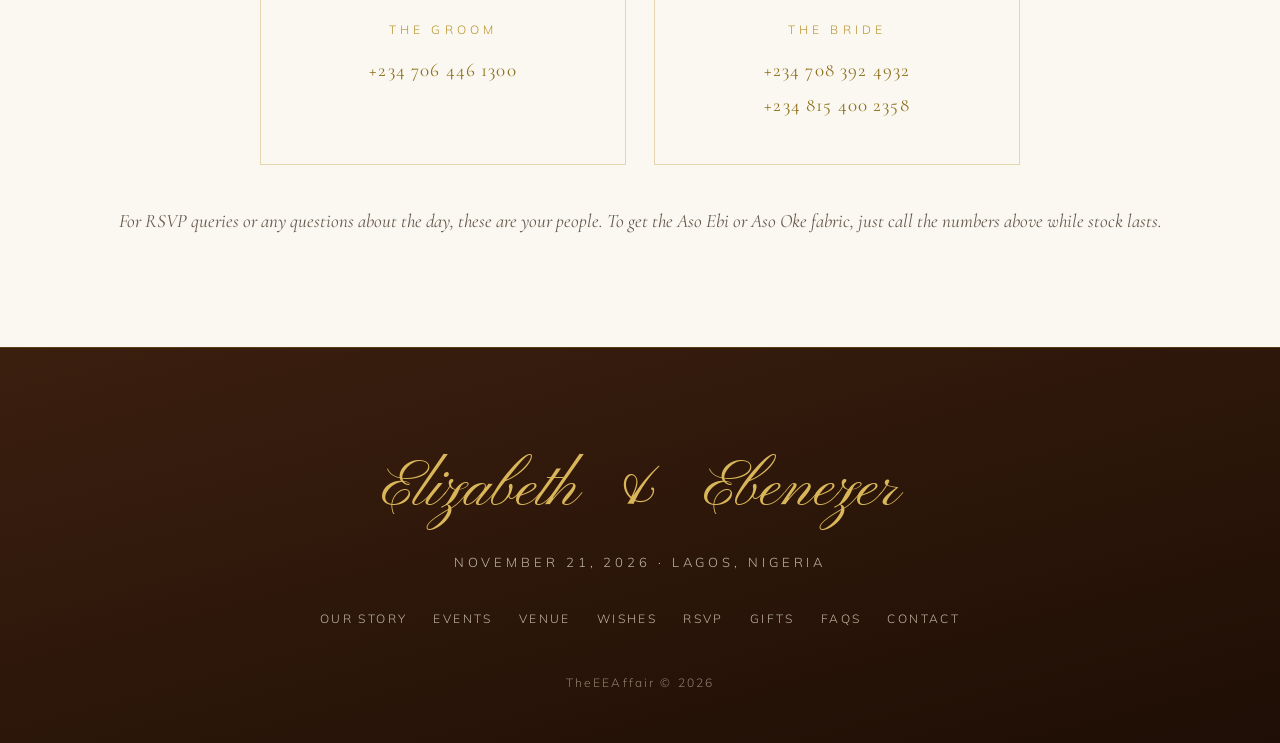
==== commit 2fc7d1f6: "Remove fixed end time from Saturday events Drop "Close of celebrations: 10:00 PM" from the card and " ====
--- a/site/index.html
+++ b/site/index.html
@@ -192,7 +192,7 @@
           Jigiwura Event Centre<br />
           153 Obafemi Awolowo Rd, Ikorodu, 104101, Lagos
         </p>
-        <p class="event-card__times">Traditional rites: 10:00 AM<br />Reception begins: 2:00 PM<br />Close of celebrations: 10:00 PM</p>
+        <p class="event-card__times">Traditional rites: 10:00 AM<br />Reception begins: 2:00 PM</p>
         <p class="event-card__badge event-card__badge--gold">Strictly by Invitation</p>
       </article>
     </div>
@@ -216,11 +216,6 @@
         <span class="timeline__time">2:00 PM</span>
         <span class="timeline__dot" aria-hidden="true"></span>
         <span class="timeline__what">Reception begins<br /><small>Dinner, toasts, and the open floor.</small></span>
-      </div>
-      <div class="timeline__item">
-        <span class="timeline__time">10:00 PM</span>
-        <span class="timeline__dot" aria-hidden="true"></span>
-        <span class="timeline__what">Close of celebrations</span>
       </div>
     </div>
   </section>
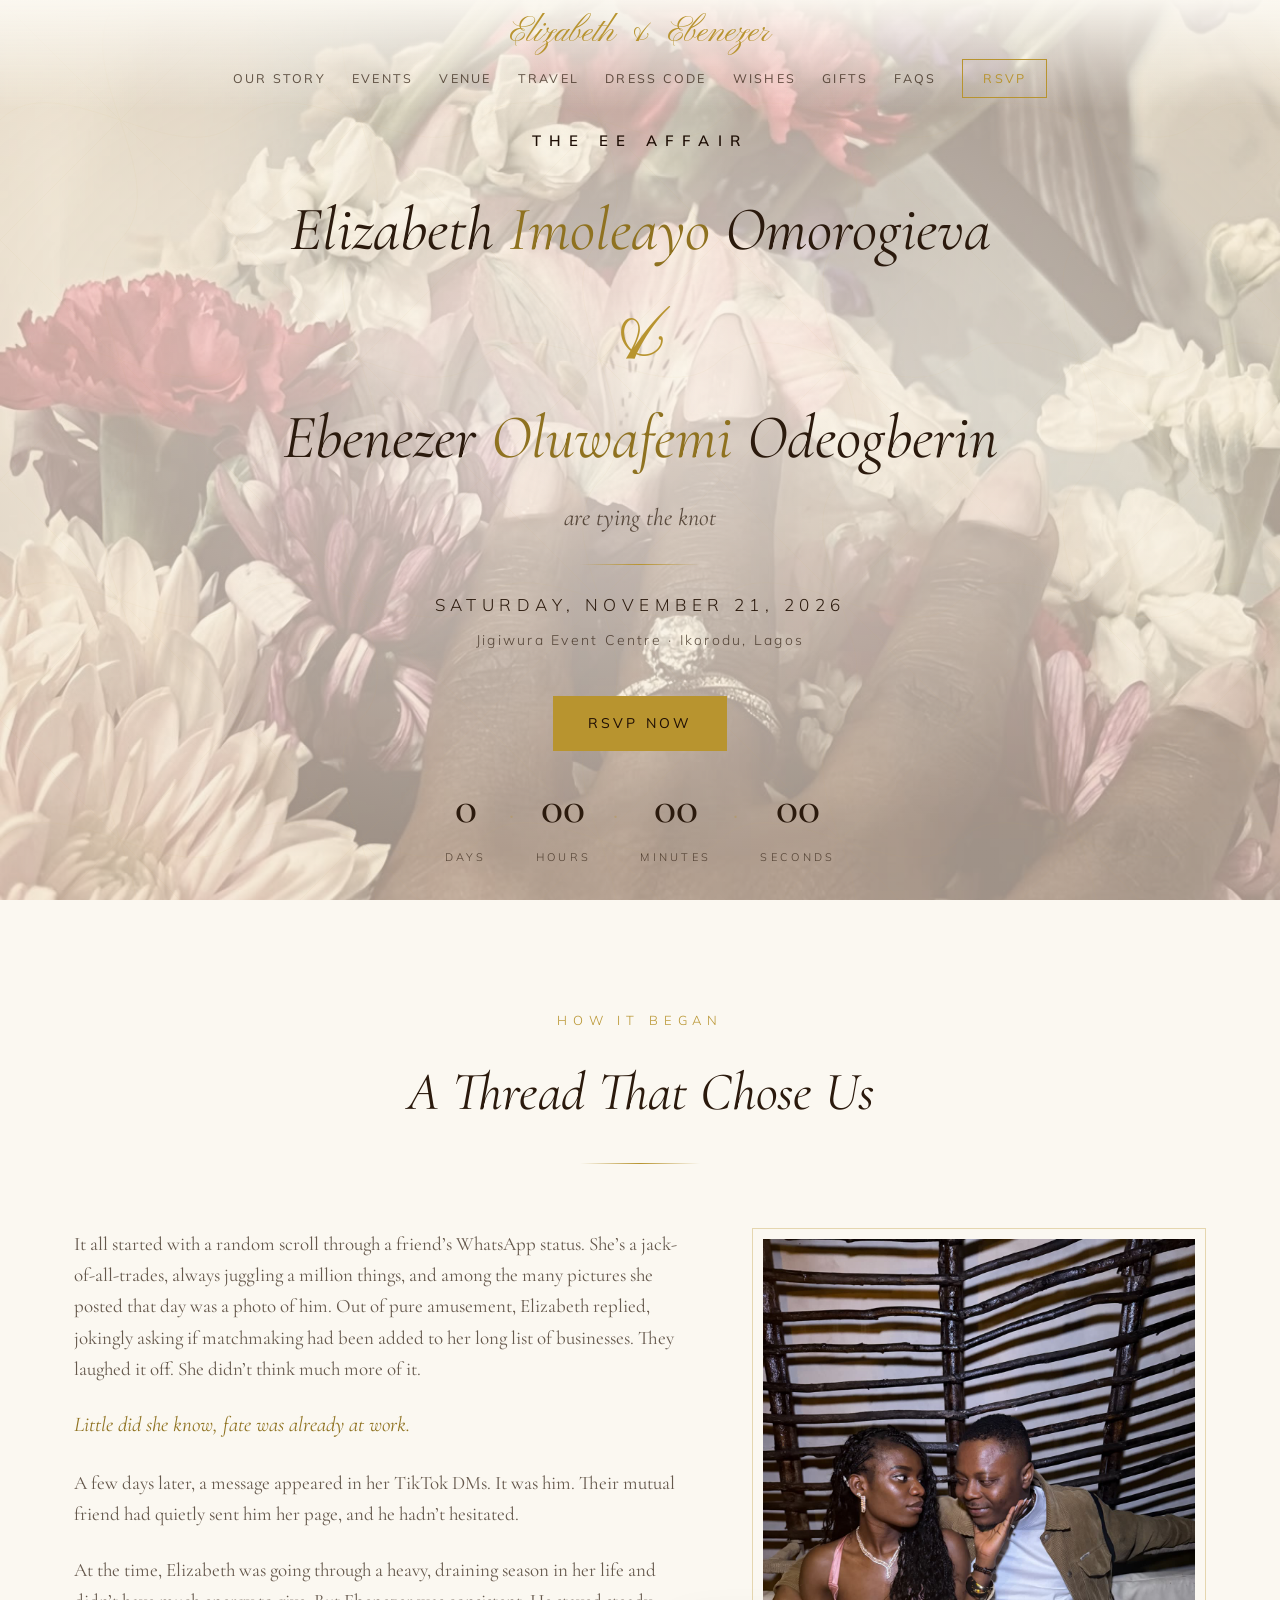
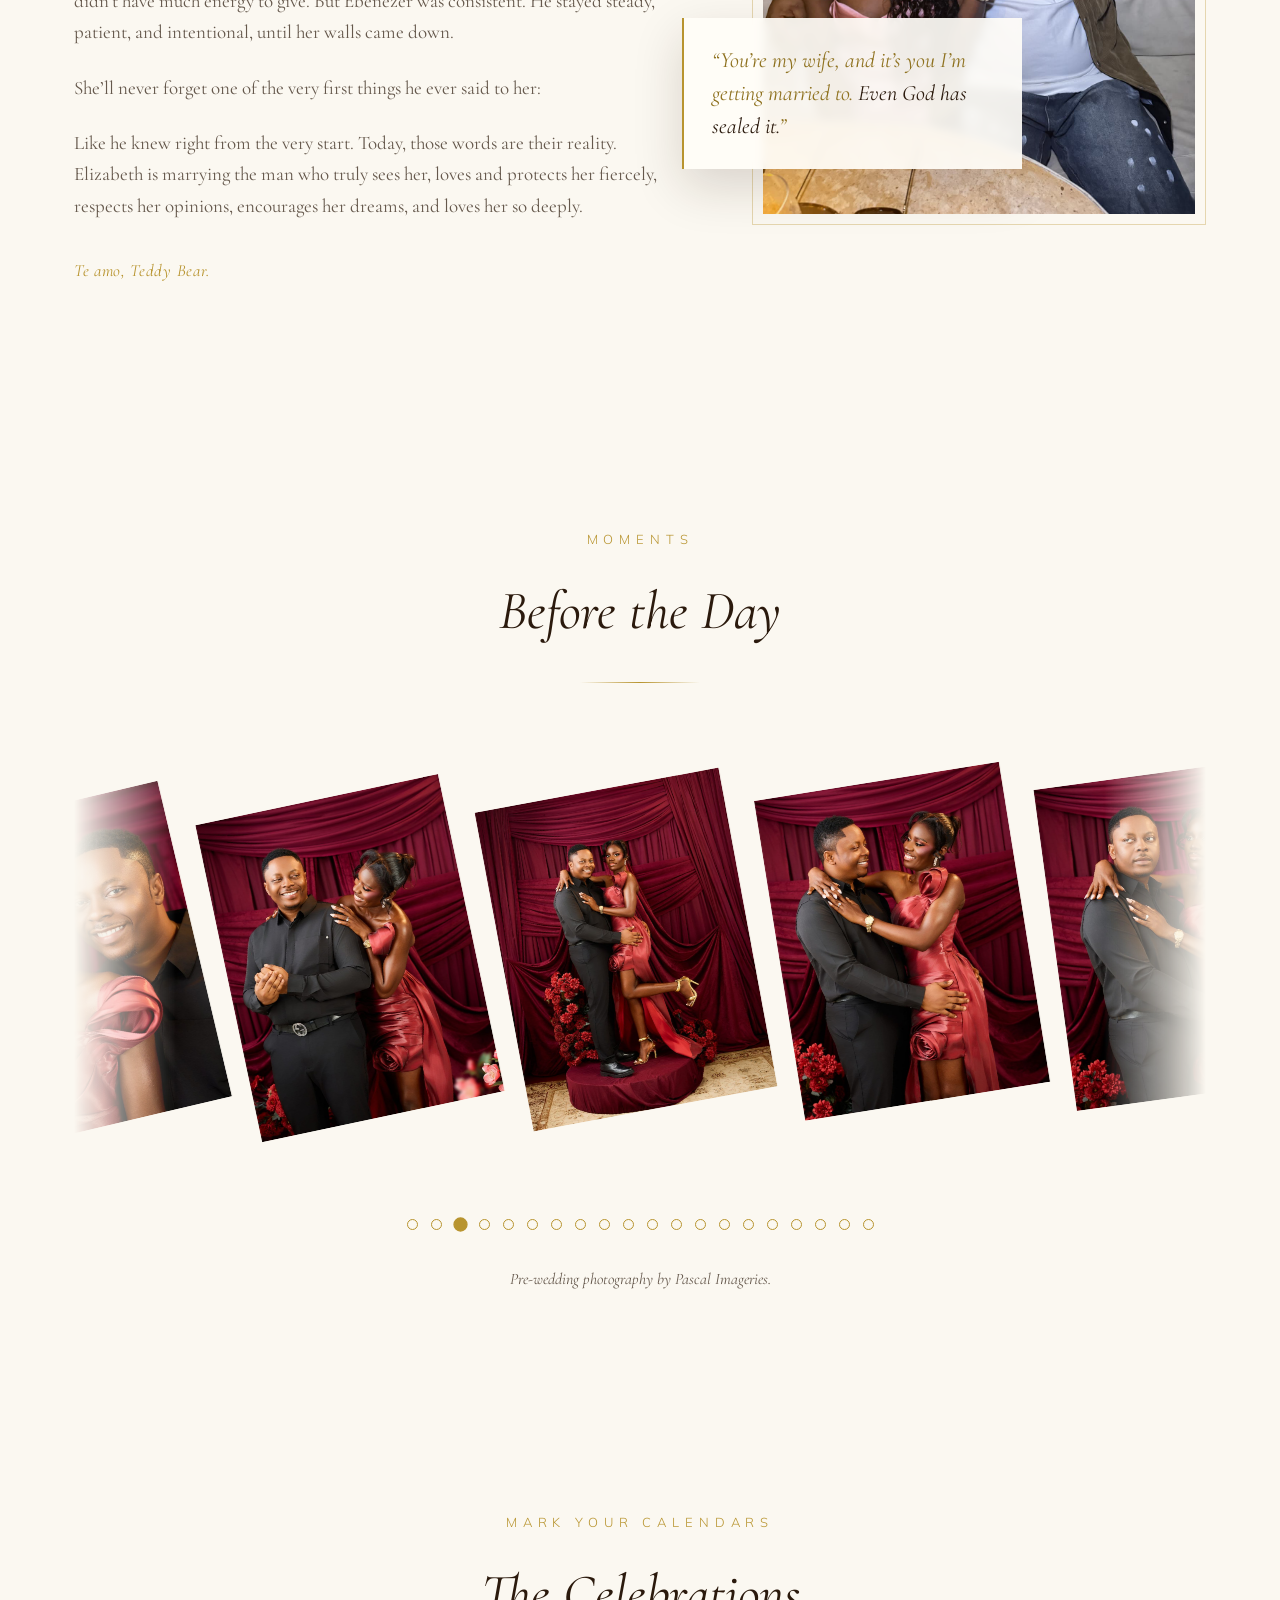
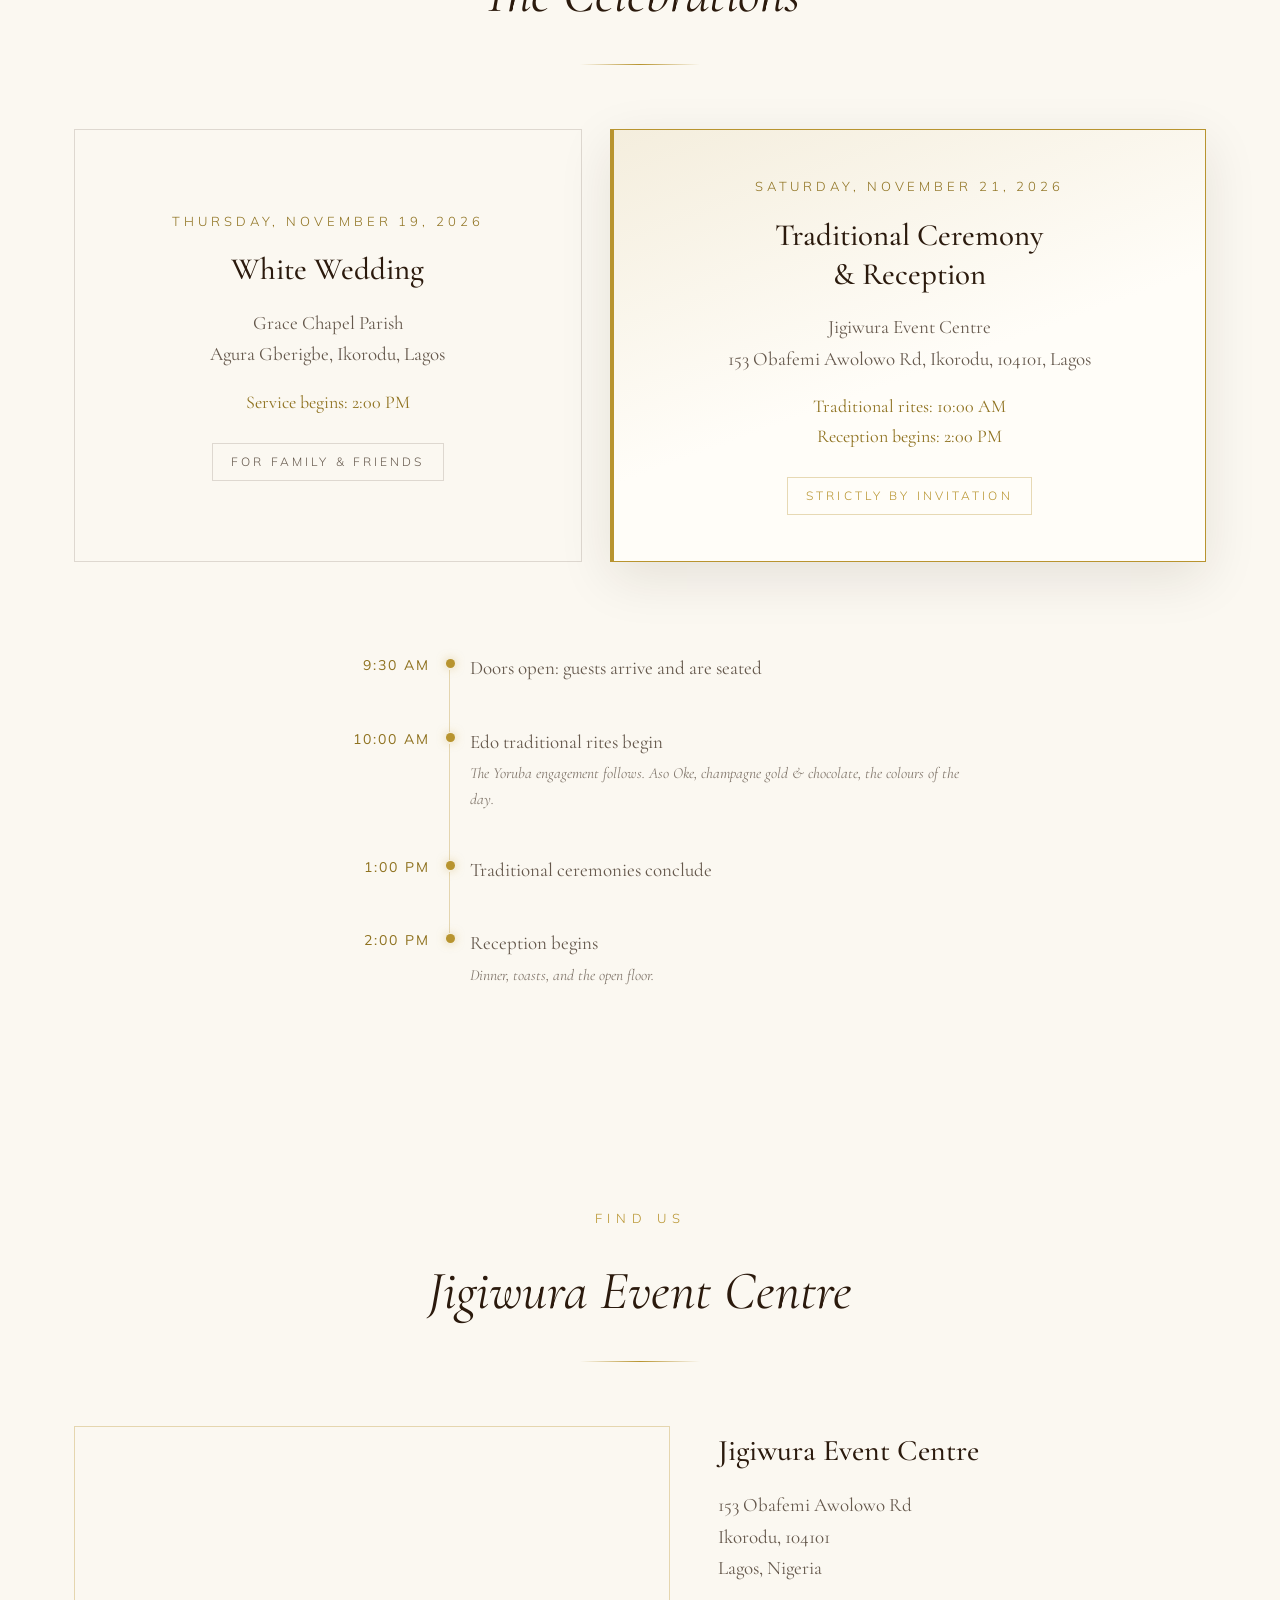
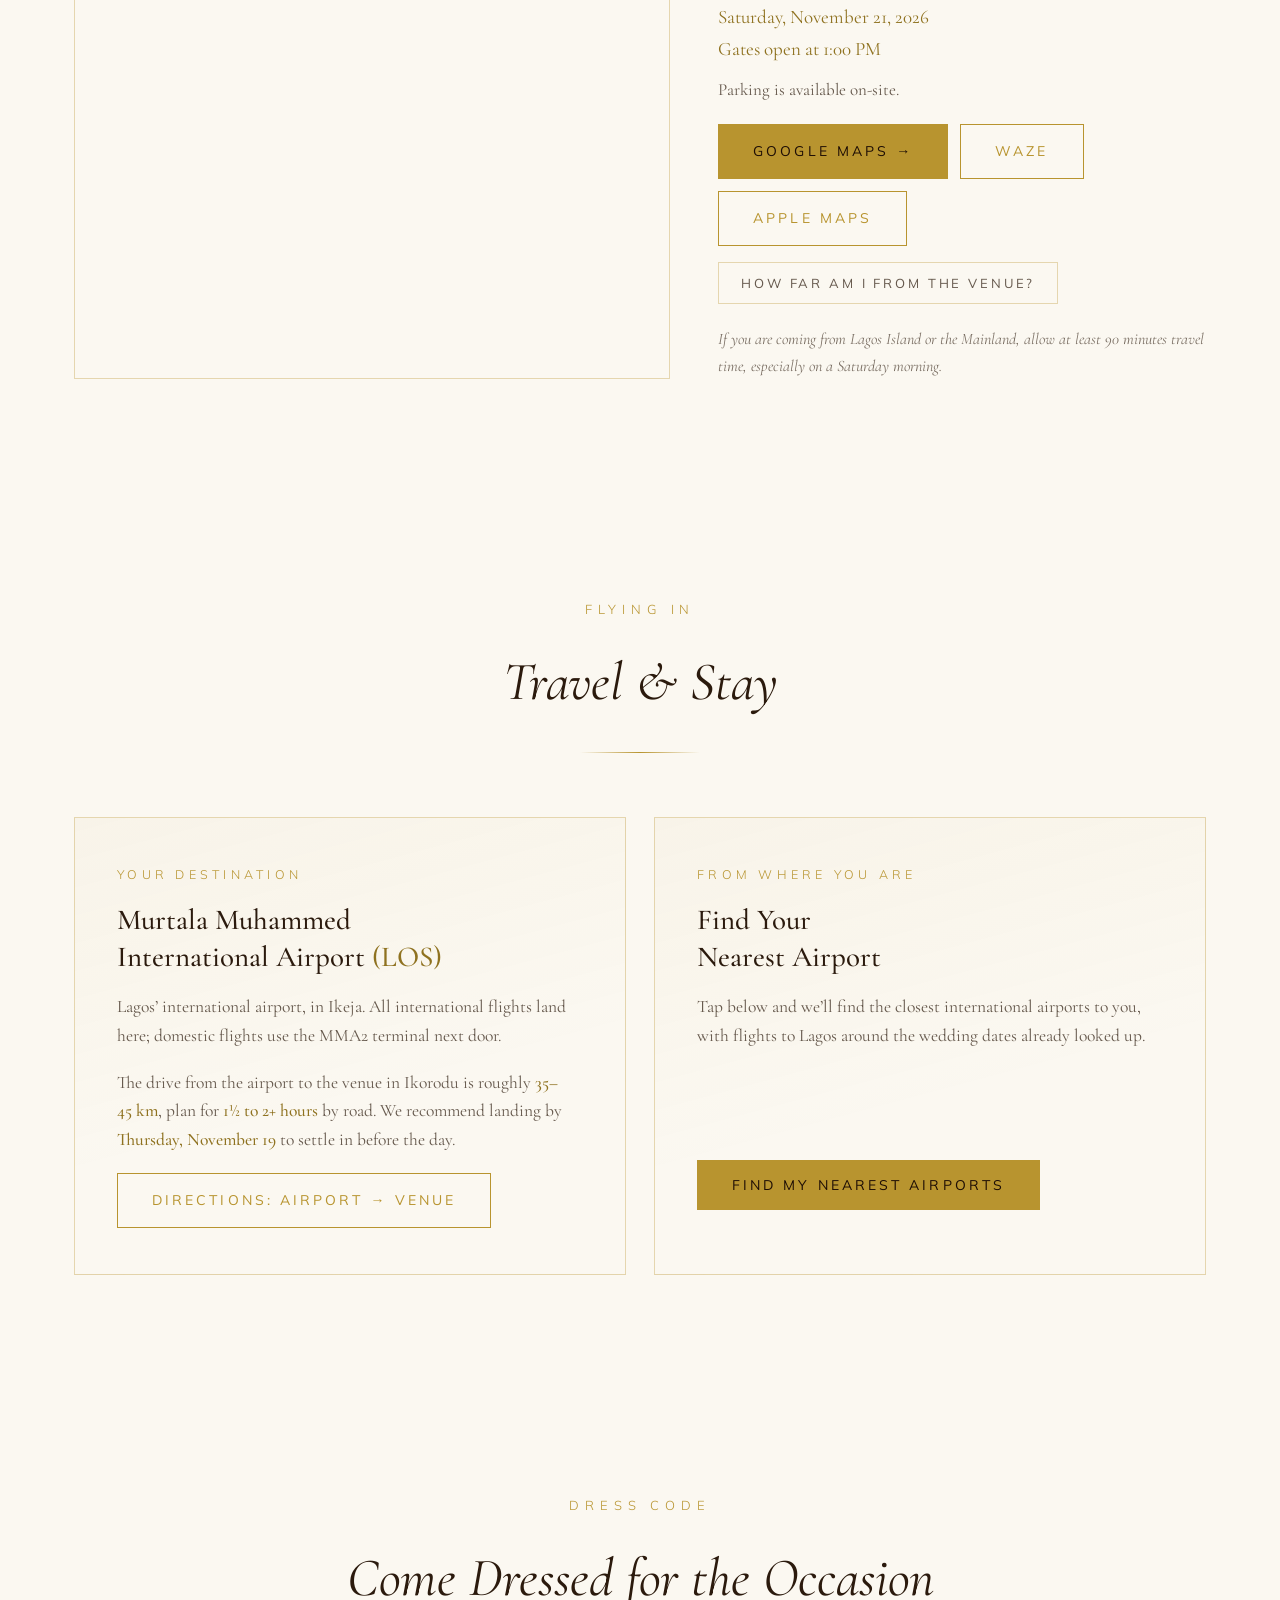
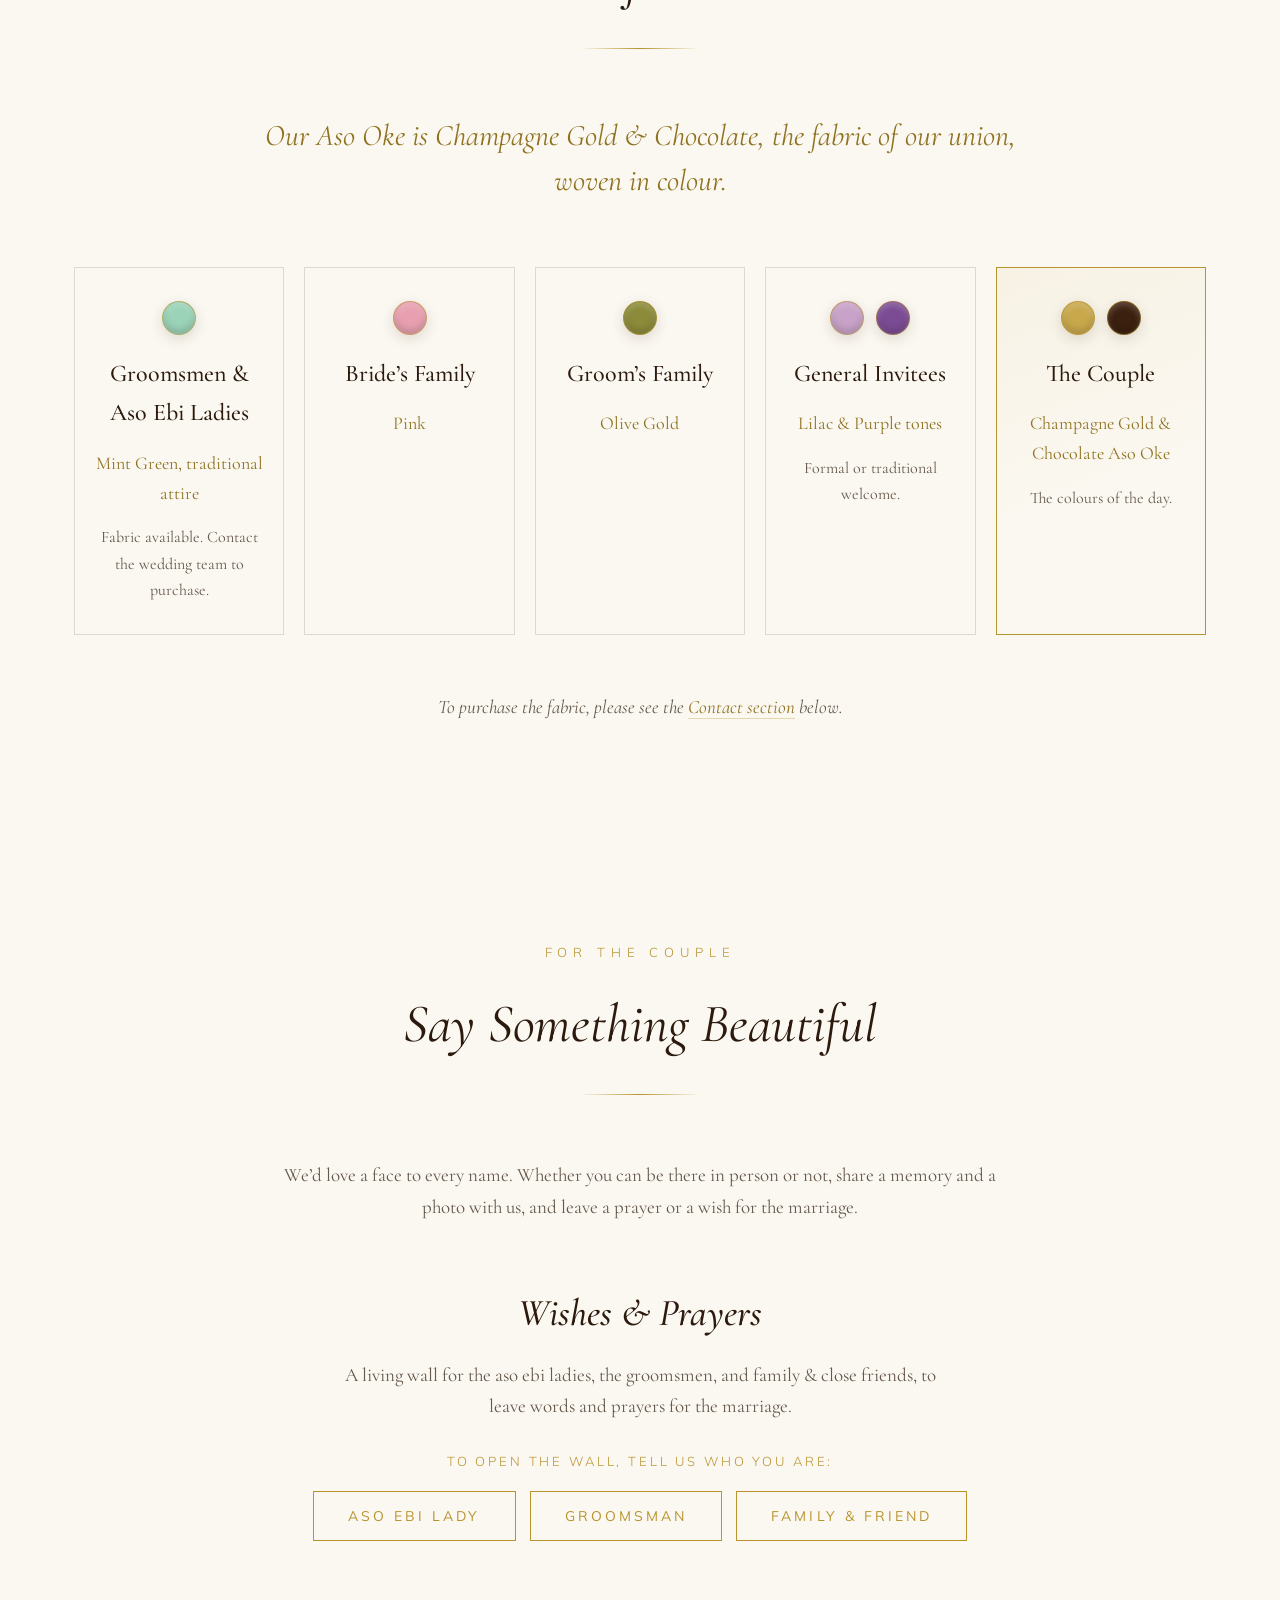
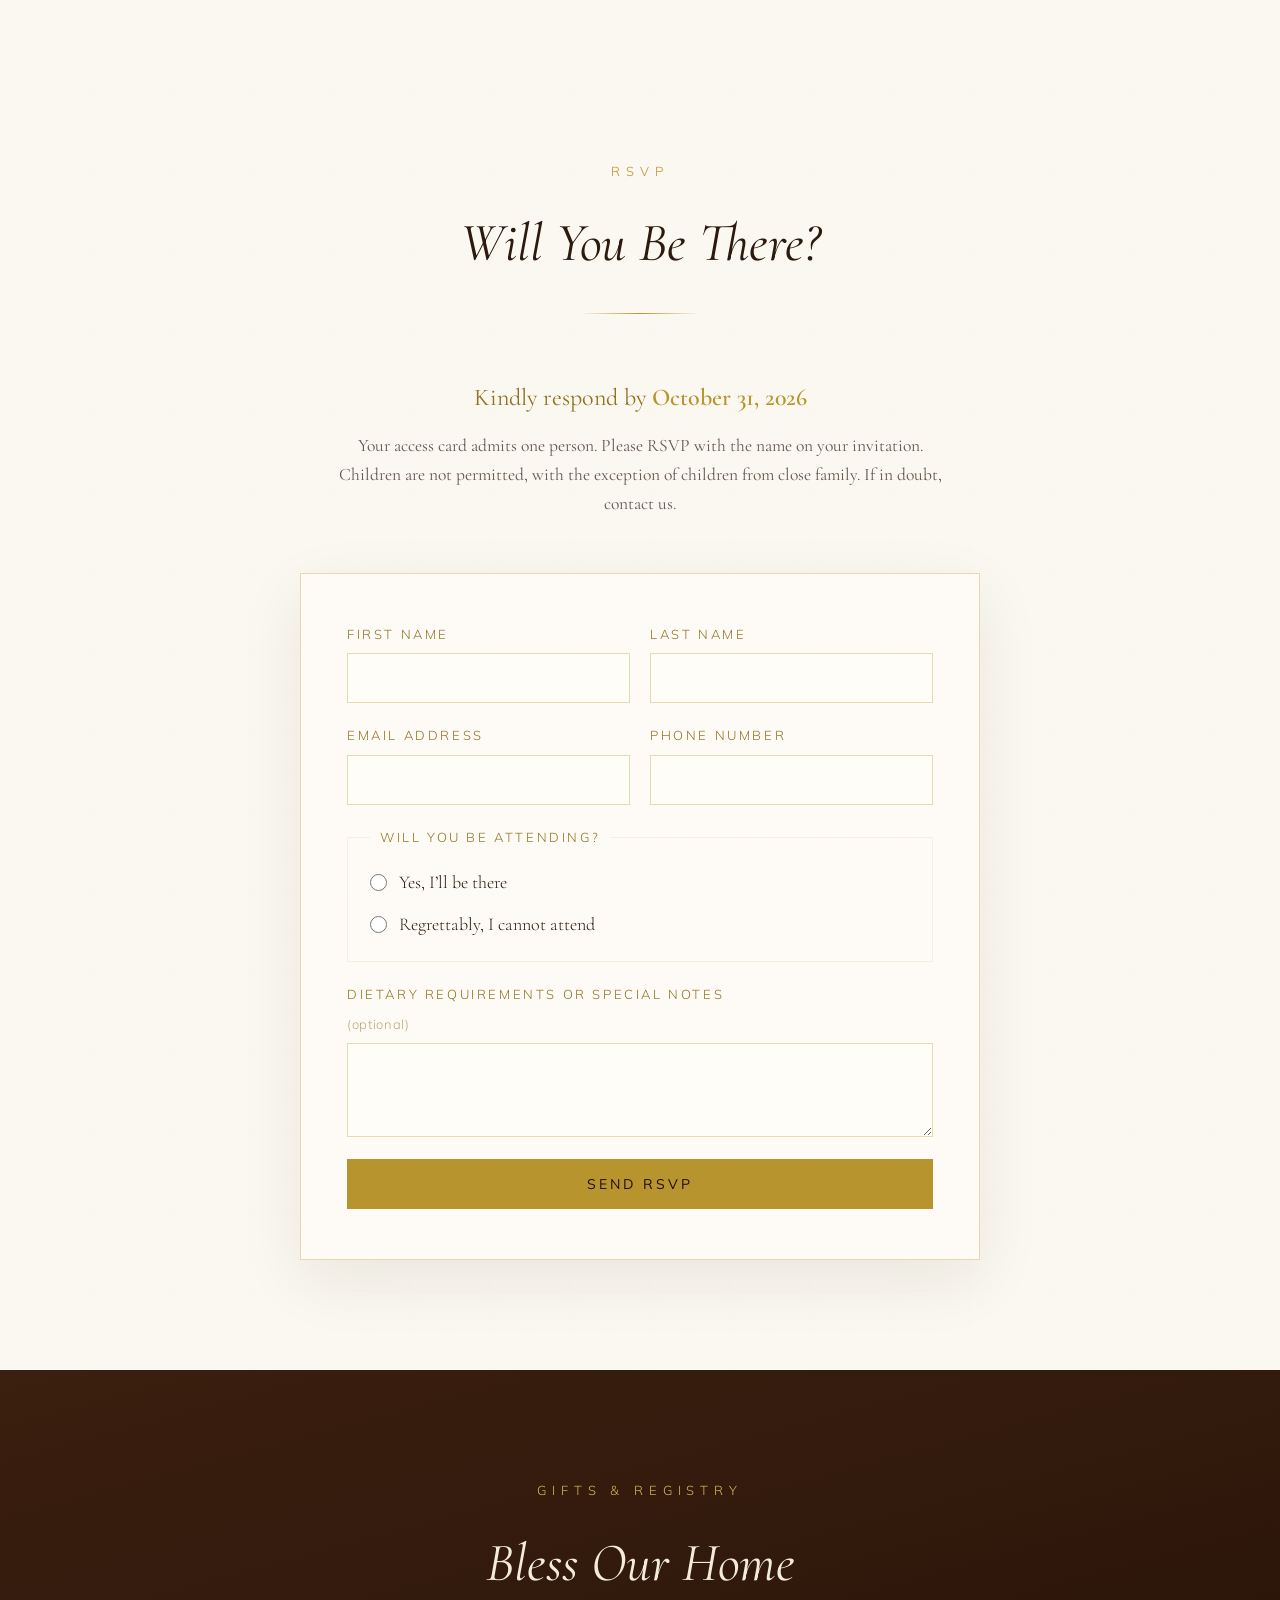
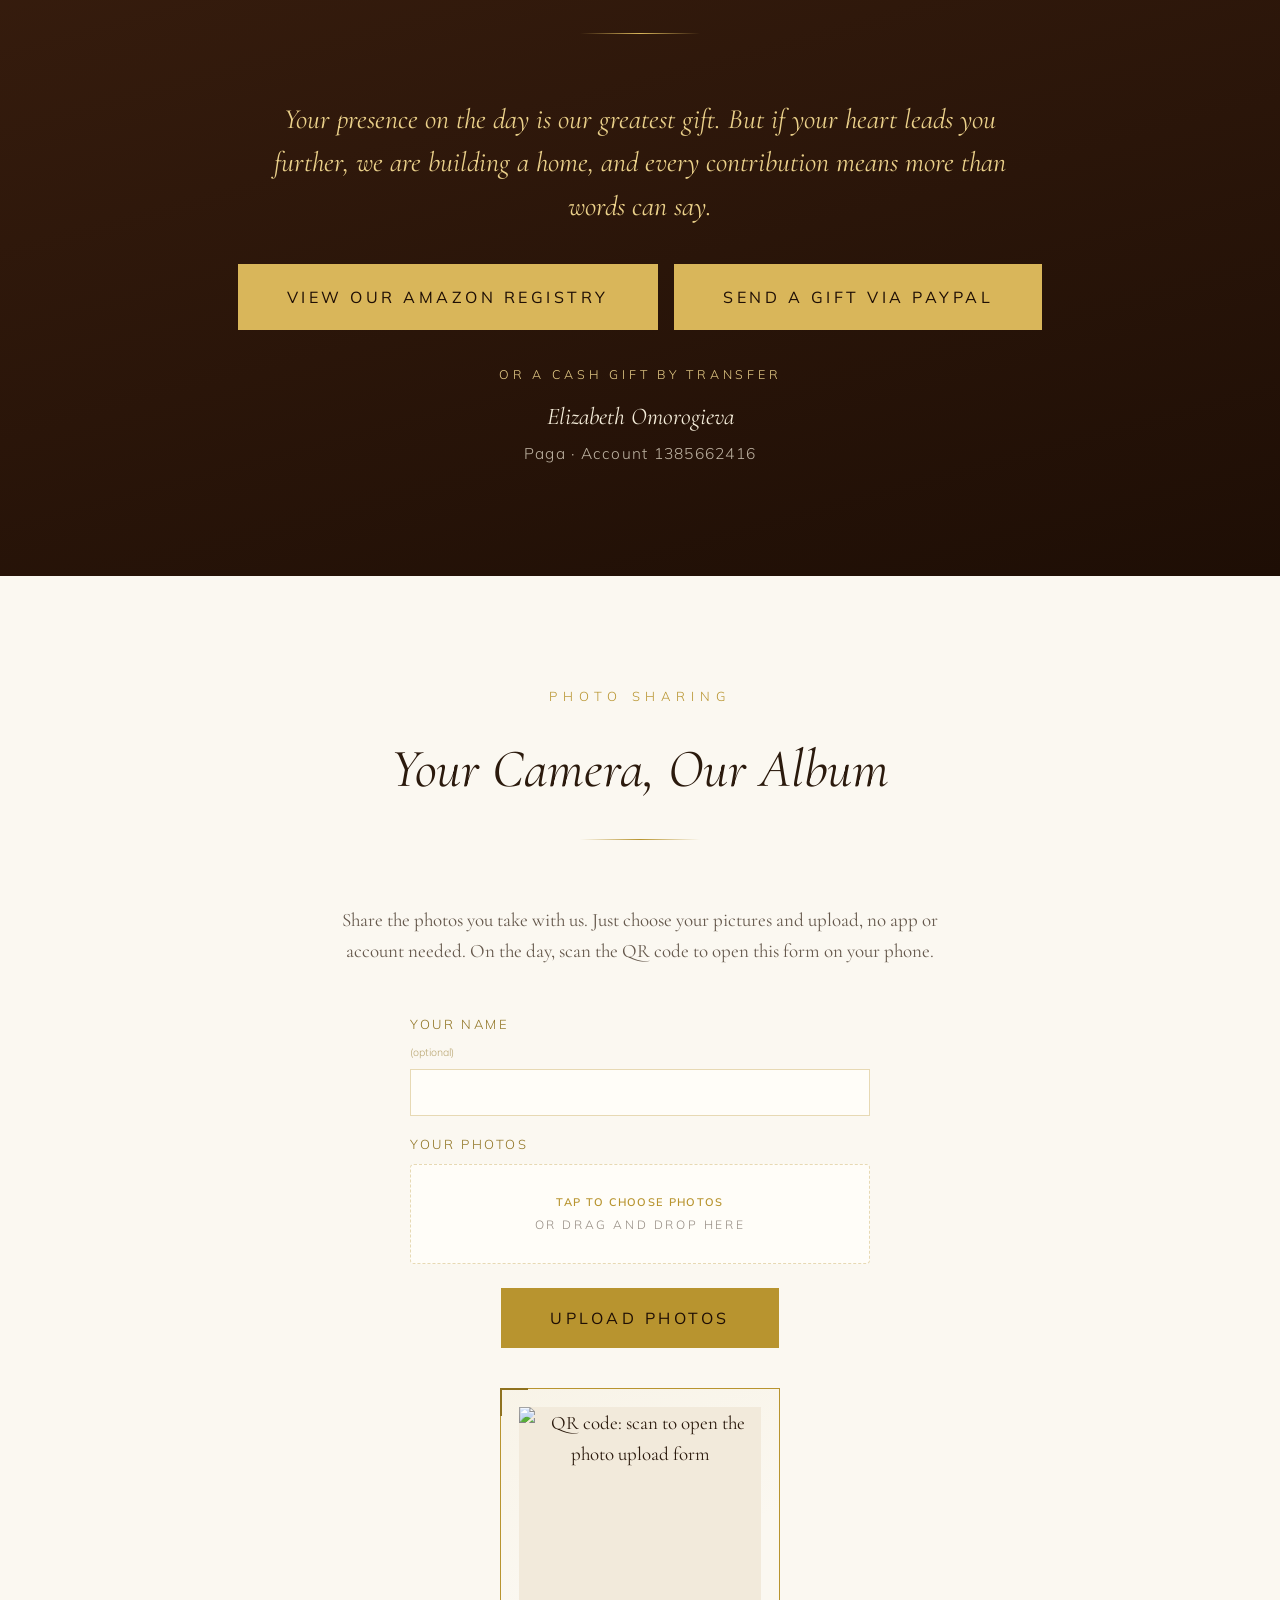
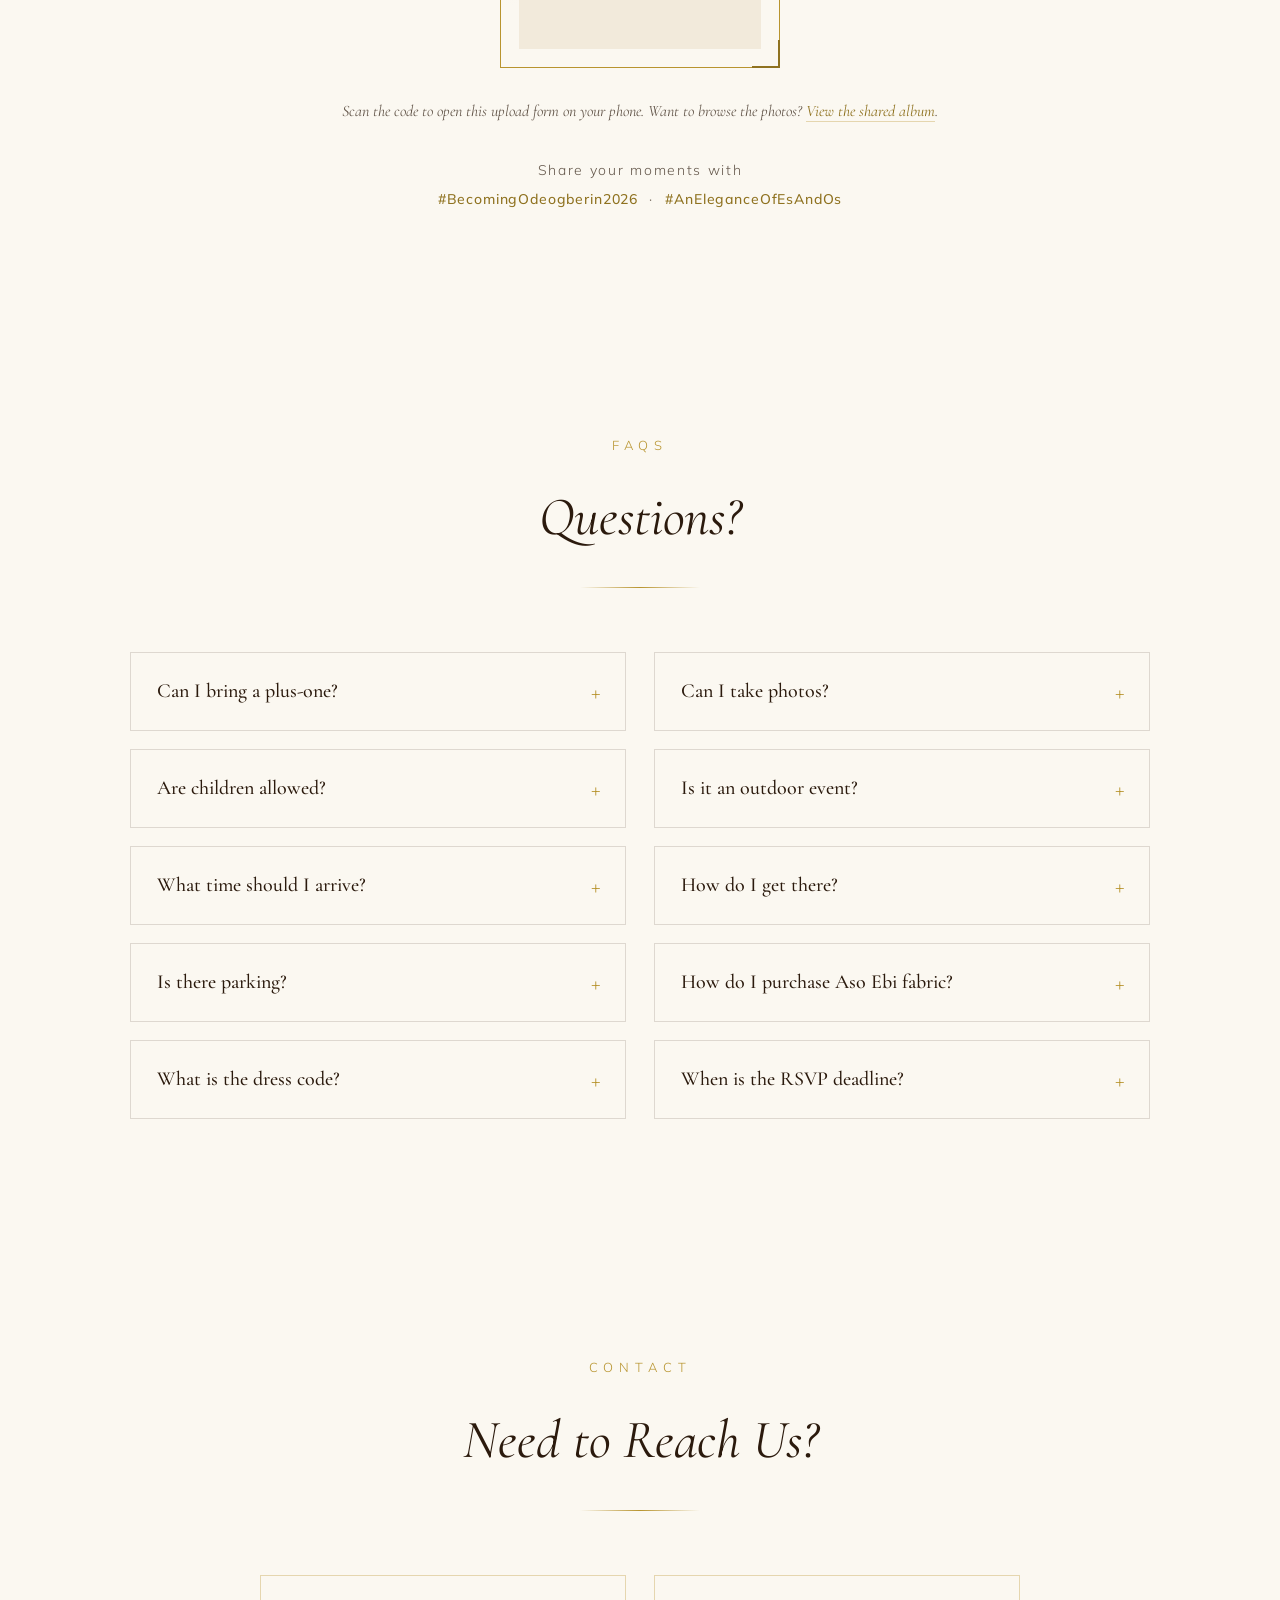
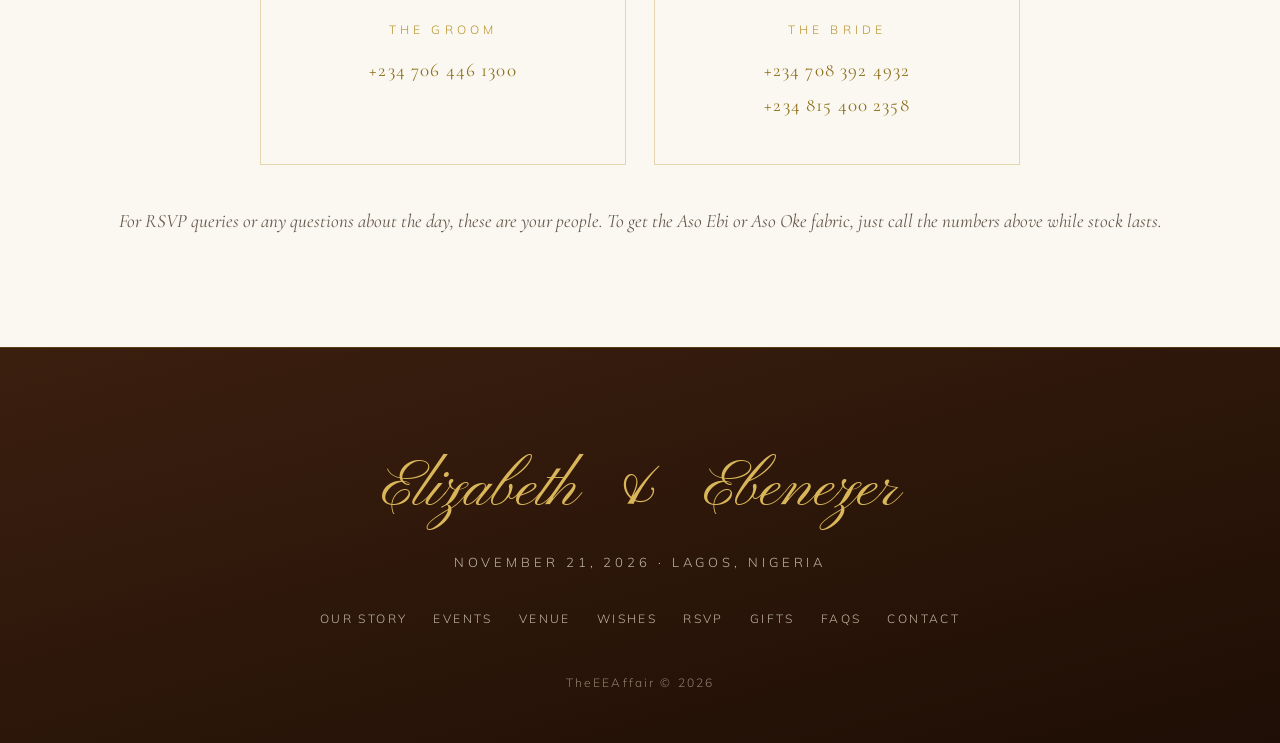
==== commit d627a9c7: "Add pre-wedding photoshoot to the gallery Replace the placeholder proposal snapshots in the "Before " ====
--- a/site/index.html
+++ b/site/index.html
@@ -141,30 +141,69 @@
     <div class="gallery__marquee" data-reveal>
       <div class="gallery__track" id="galleryTrack">
         <figure class="gallery__item">
-          <img src="images/img_4116.jpg" alt="Elizabeth and Ebenezer by candlelight" loading="lazy" />
-        </figure>
-        <figure class="gallery__item">
-          <img src="images/img_9273.jpg" alt="The newly engaged couple, the night she said yes" loading="lazy" />
-        </figure>
-        <figure class="gallery__item">
-          <img src="images/img_9255.jpg" alt="The ring, hands intertwined over the bouquet" loading="lazy" />
-        </figure>
-        <figure class="gallery__item">
-          <img src="images/img_9395.jpg" alt="Elizabeth with her bouquet, Ebenezer behind her" loading="lazy" />
-        </figure>
-        <figure class="gallery__item">
-          <img src="images/img_9289.jpg" alt="The engagement ring resting among flowers" loading="lazy" />
-        </figure>
-        <figure class="gallery__item">
-          <img src="images/img_9259.jpg" alt="A quiet embrace" loading="lazy" />
-        </figure>
-        <figure class="gallery__item">
-          <img src="images/img_9403.jpg" alt="Elizabeth with the proposal bouquet" loading="lazy" />
+          <img src="images/prewedding/prewedding-01.jpg" alt="Elizabeth and Ebenezer, pre-wedding shoot" loading="lazy" />
+        </figure>
+        <figure class="gallery__item">
+          <img src="images/prewedding/prewedding-02.jpg" alt="Elizabeth and Ebenezer, pre-wedding shoot" loading="lazy" />
+        </figure>
+        <figure class="gallery__item">
+          <img src="images/prewedding/prewedding-03.jpg" alt="Elizabeth and Ebenezer, pre-wedding shoot" loading="lazy" />
+        </figure>
+        <figure class="gallery__item">
+          <img src="images/prewedding/prewedding-04.jpg" alt="Elizabeth and Ebenezer, pre-wedding shoot" loading="lazy" />
+        </figure>
+        <figure class="gallery__item">
+          <img src="images/prewedding/prewedding-05.jpg" alt="Elizabeth and Ebenezer, pre-wedding shoot" loading="lazy" />
+        </figure>
+        <figure class="gallery__item">
+          <img src="images/prewedding/prewedding-06.jpg" alt="Elizabeth and Ebenezer, pre-wedding shoot" loading="lazy" />
+        </figure>
+        <figure class="gallery__item">
+          <img src="images/prewedding/prewedding-07.jpg" alt="Elizabeth and Ebenezer, pre-wedding shoot" loading="lazy" />
+        </figure>
+        <figure class="gallery__item">
+          <img src="images/prewedding/prewedding-08.jpg" alt="Elizabeth and Ebenezer, pre-wedding shoot" loading="lazy" />
+        </figure>
+        <figure class="gallery__item">
+          <img src="images/prewedding/prewedding-09.jpg" alt="Elizabeth and Ebenezer, pre-wedding shoot" loading="lazy" />
+        </figure>
+        <figure class="gallery__item">
+          <img src="images/prewedding/prewedding-10.jpg" alt="Elizabeth and Ebenezer, pre-wedding shoot" loading="lazy" />
+        </figure>
+        <figure class="gallery__item">
+          <img src="images/prewedding/prewedding-11.jpg" alt="Elizabeth and Ebenezer, pre-wedding shoot" loading="lazy" />
+        </figure>
+        <figure class="gallery__item">
+          <img src="images/prewedding/prewedding-12.jpg" alt="Elizabeth and Ebenezer, pre-wedding shoot" loading="lazy" />
+        </figure>
+        <figure class="gallery__item">
+          <img src="images/prewedding/prewedding-13.jpg" alt="Elizabeth and Ebenezer in Yoruba traditional attire, pre-wedding shoot" loading="lazy" />
+        </figure>
+        <figure class="gallery__item">
+          <img src="images/prewedding/prewedding-14.jpg" alt="Elizabeth and Ebenezer, pre-wedding shoot" loading="lazy" />
+        </figure>
+        <figure class="gallery__item">
+          <img src="images/prewedding/prewedding-15.jpg" alt="Elizabeth and Ebenezer, pre-wedding shoot" loading="lazy" />
+        </figure>
+        <figure class="gallery__item">
+          <img src="images/prewedding/prewedding-16.jpg" alt="Elizabeth and Ebenezer, pre-wedding shoot" loading="lazy" />
+        </figure>
+        <figure class="gallery__item">
+          <img src="images/prewedding/prewedding-17.jpg" alt="Elizabeth and Ebenezer, pre-wedding shoot" loading="lazy" />
+        </figure>
+        <figure class="gallery__item">
+          <img src="images/prewedding/prewedding-18.jpg" alt="Elizabeth and Ebenezer, pre-wedding shoot" loading="lazy" />
+        </figure>
+        <figure class="gallery__item">
+          <img src="images/prewedding/prewedding-19.jpg" alt="Elizabeth and Ebenezer, pre-wedding shoot" loading="lazy" />
+        </figure>
+        <figure class="gallery__item">
+          <img src="images/prewedding/prewedding-20.jpg" alt="Elizabeth and Ebenezer, pre-wedding shoot" loading="lazy" />
         </figure>
       </div>
     </div>
     <div class="gallery__dots" id="galleryDots" aria-label="Jump to a photo"></div>
-    <p class="gallery__note" data-reveal>Pre-shoot photos will be added here before November 19th. Check back closer to the day.</p>
+    <p class="gallery__note" data-reveal>Pre-wedding photography by Pascal Imageries.</p>
   </section>
 
   <!-- ════════ 04 · THE CELEBRATIONS ════════ -->
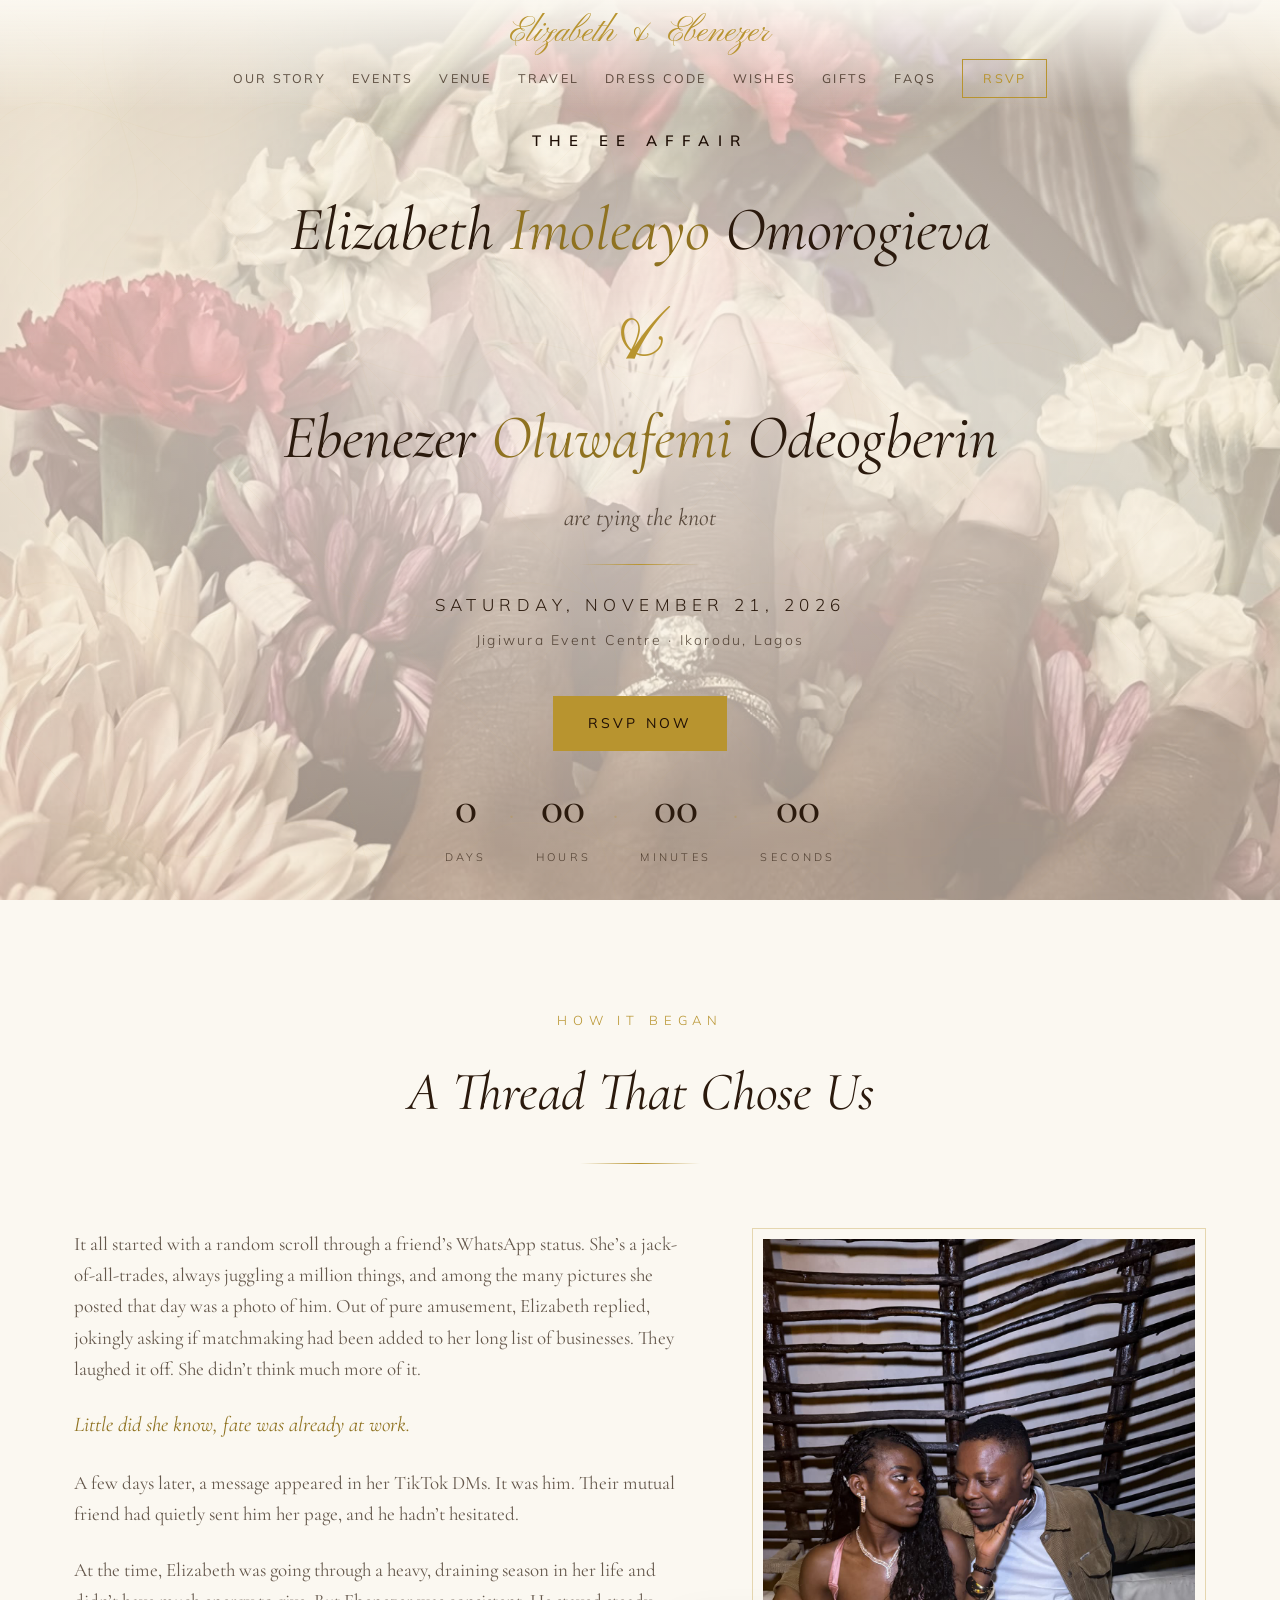
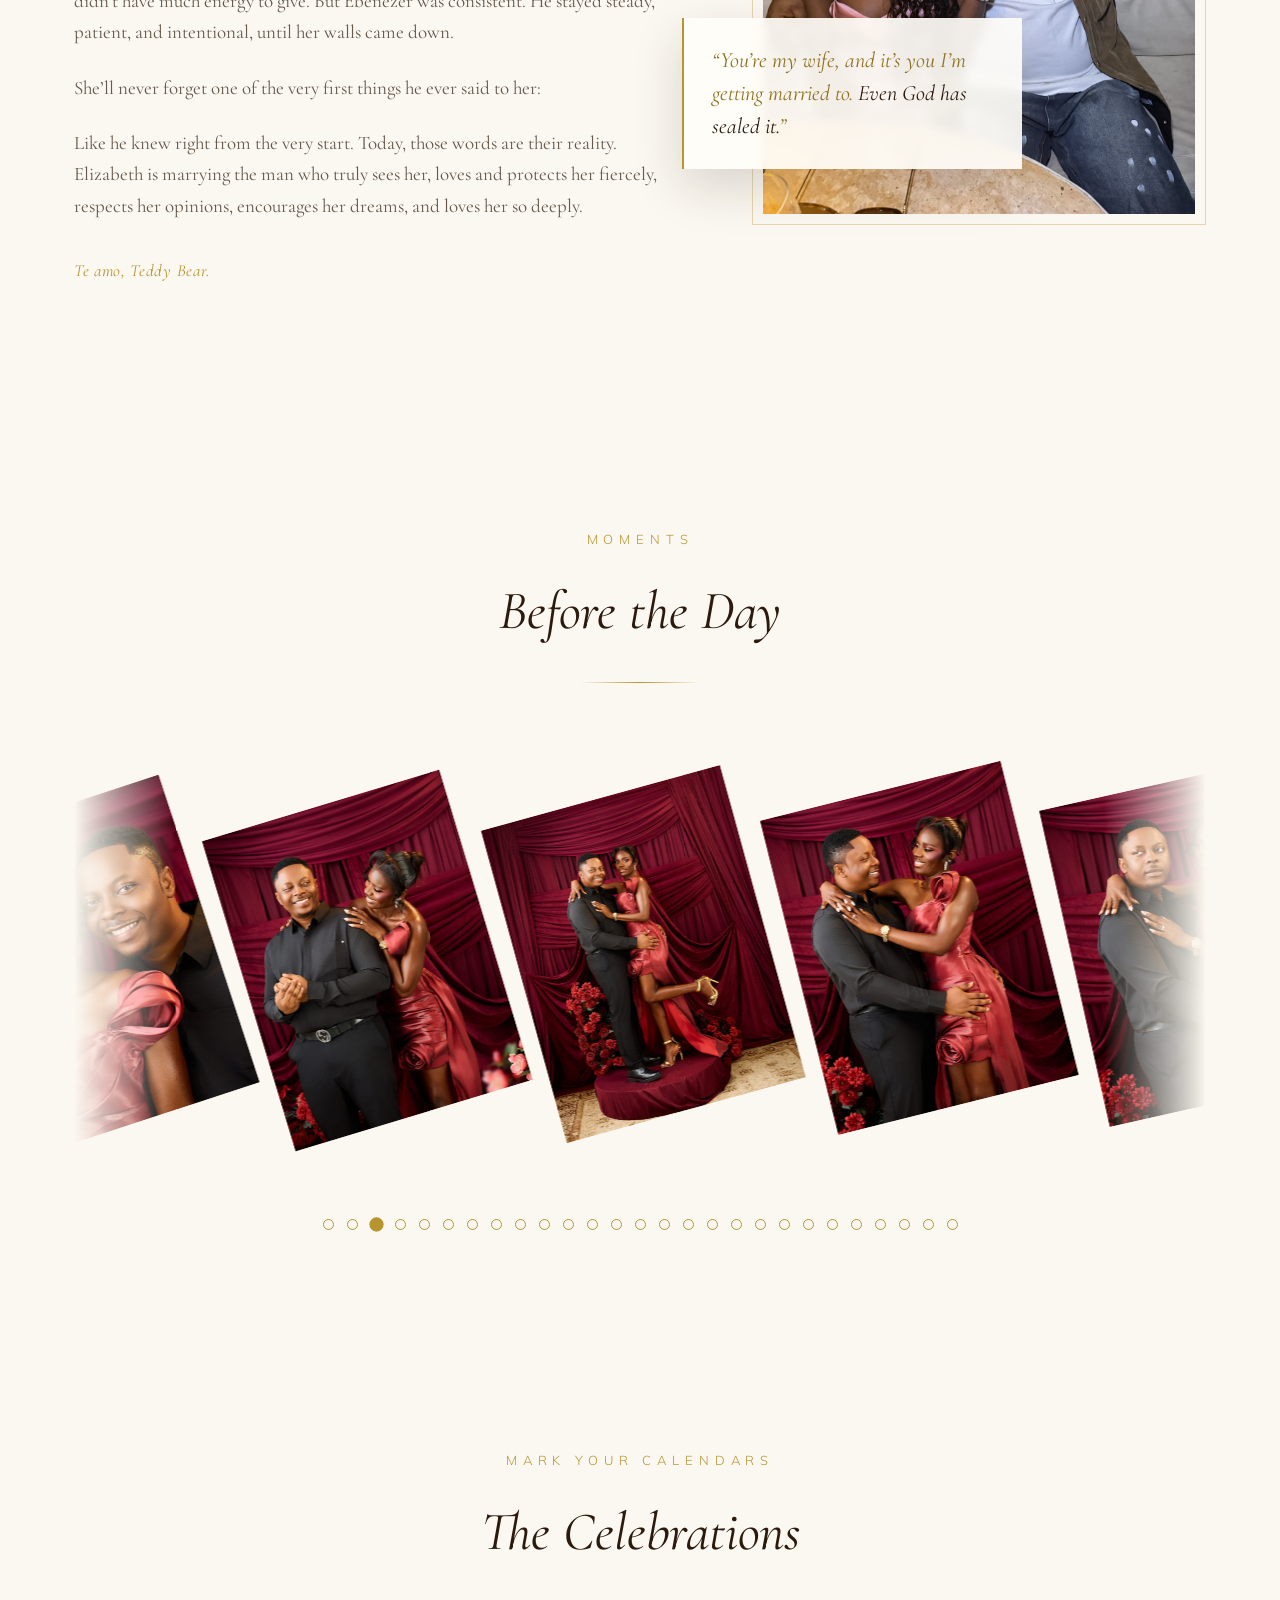
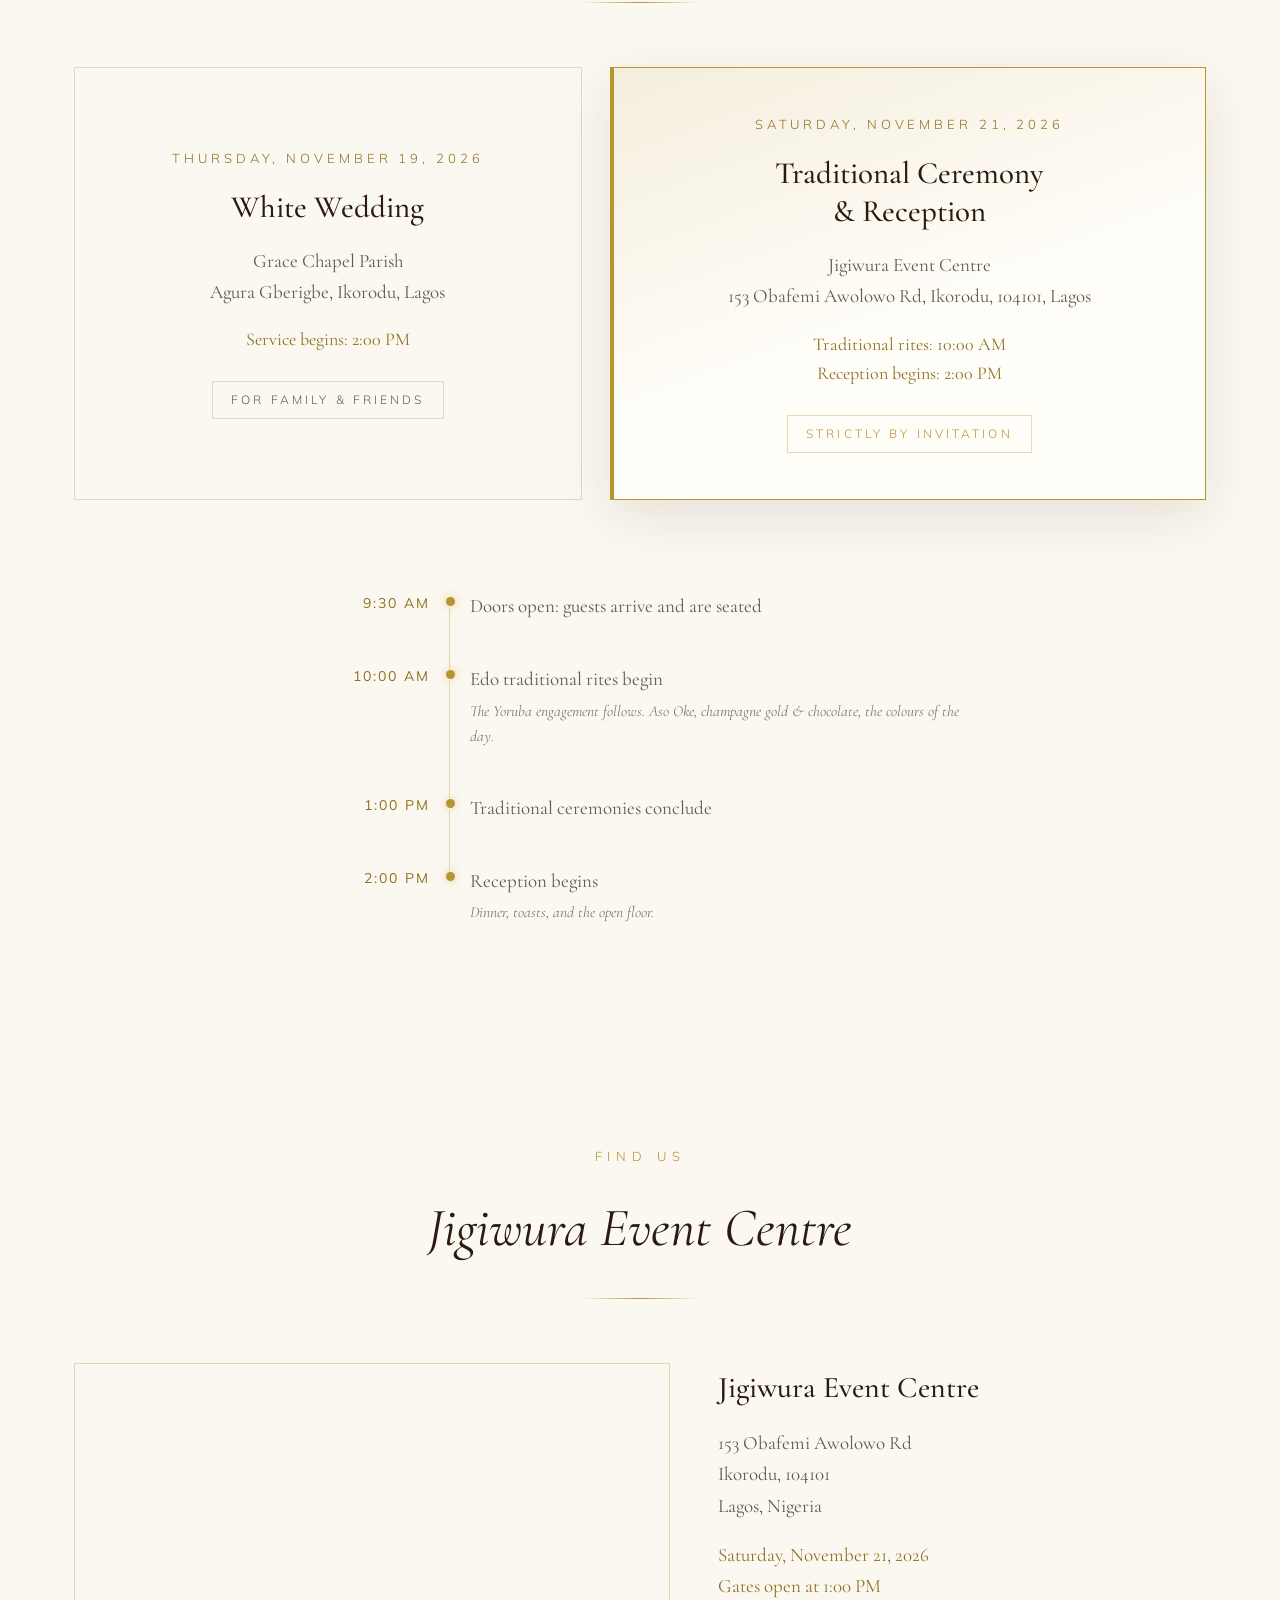
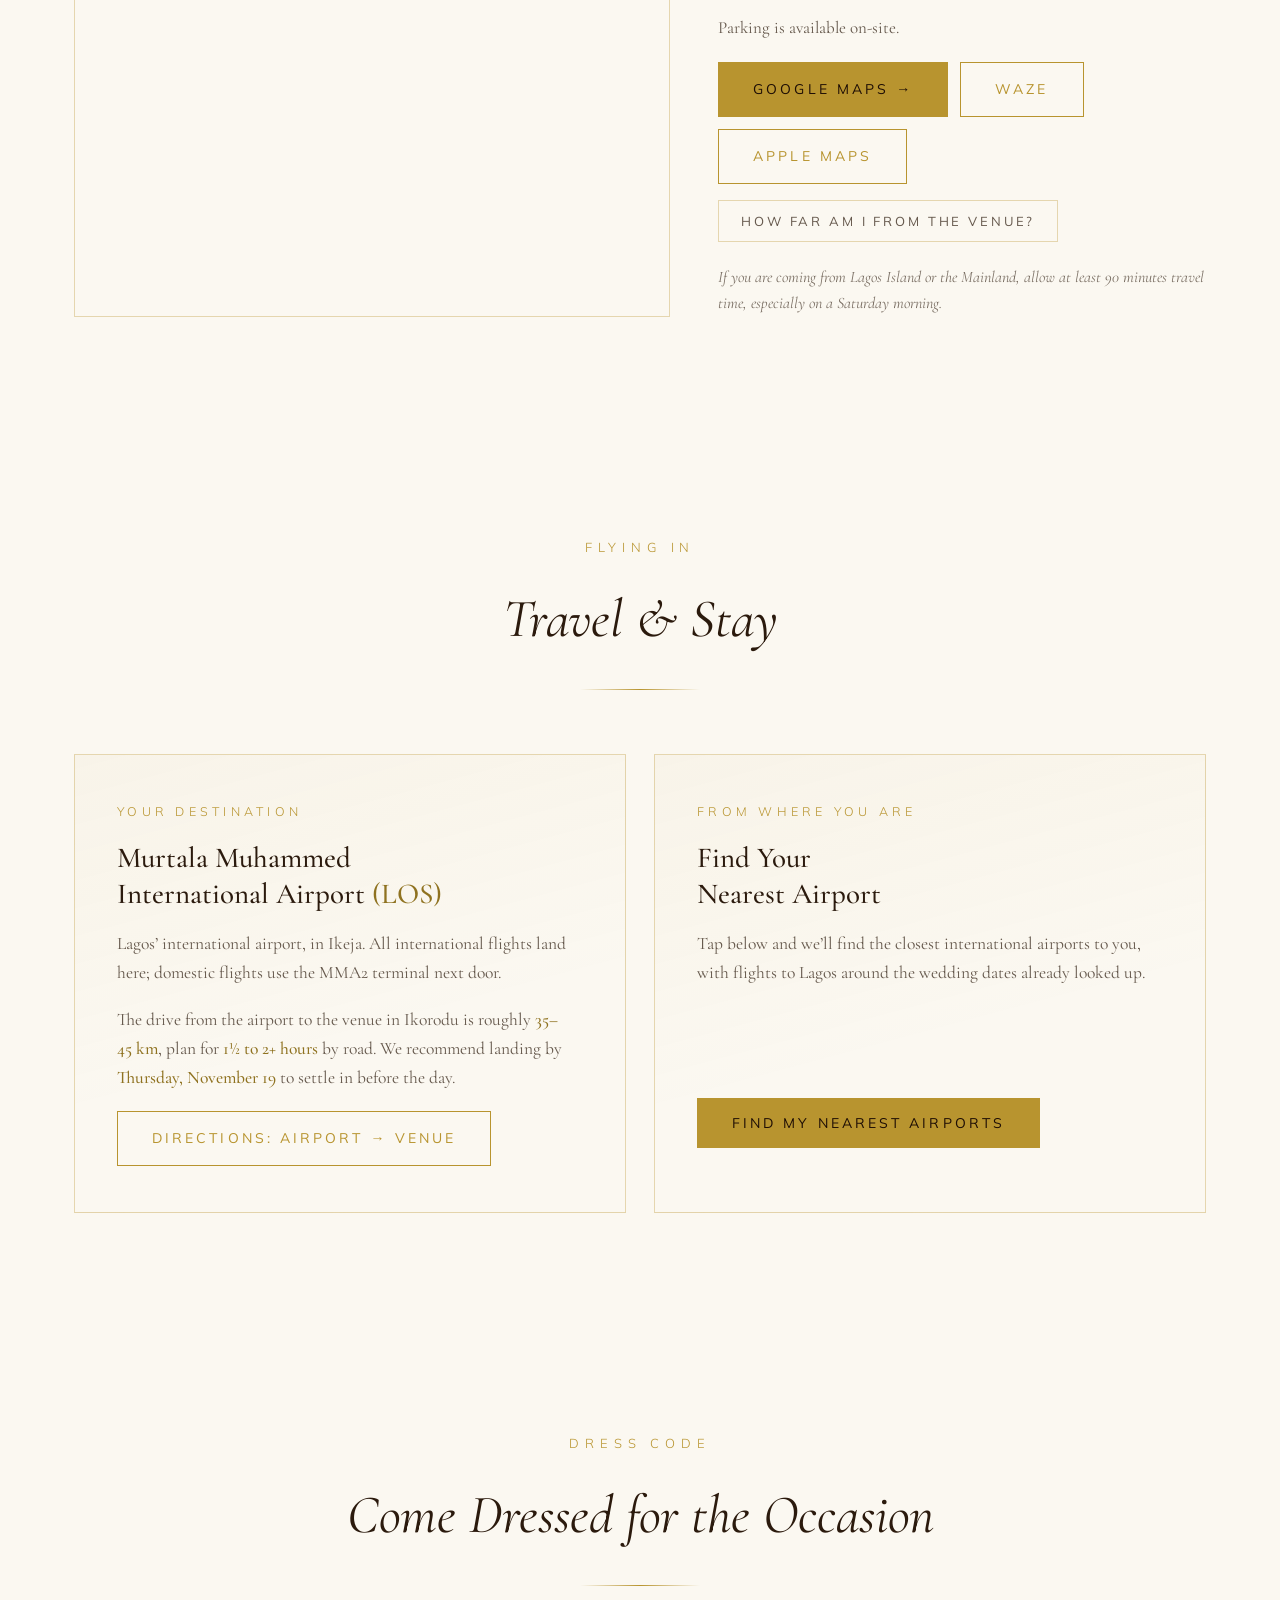
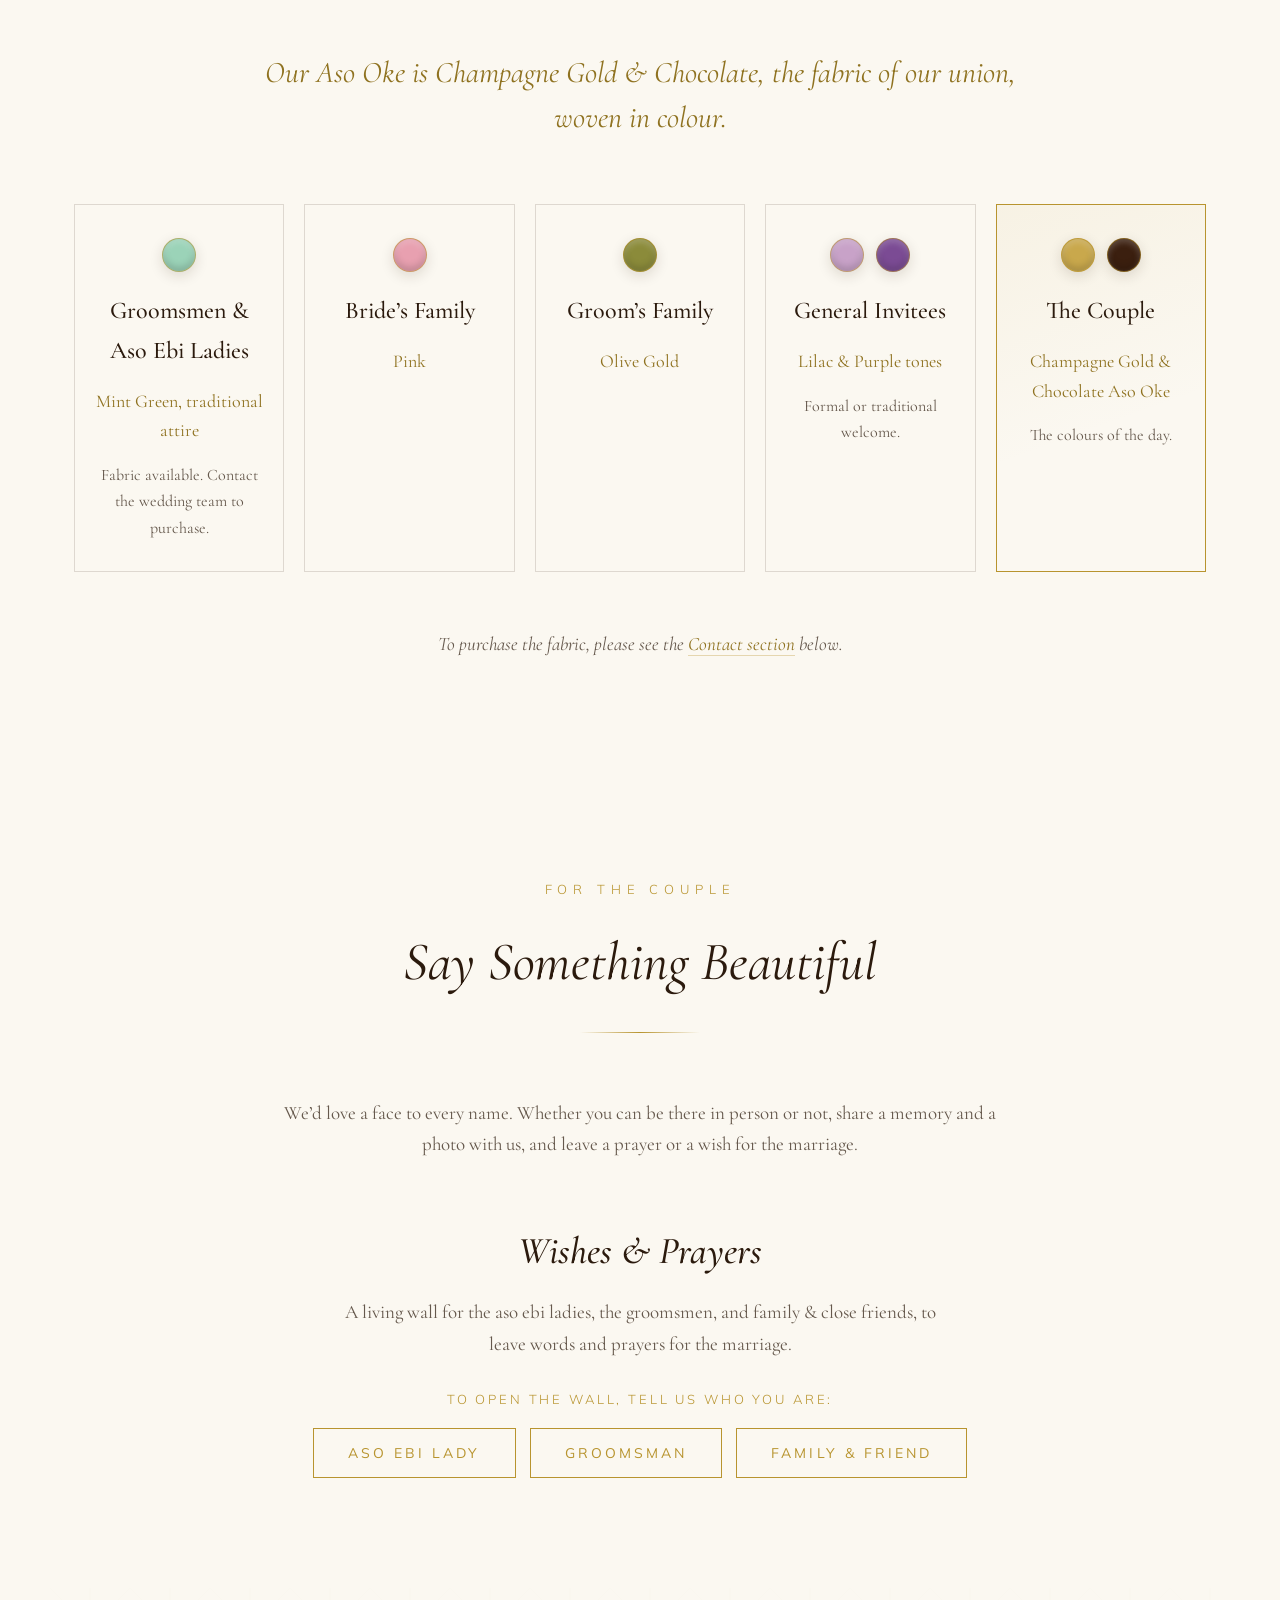
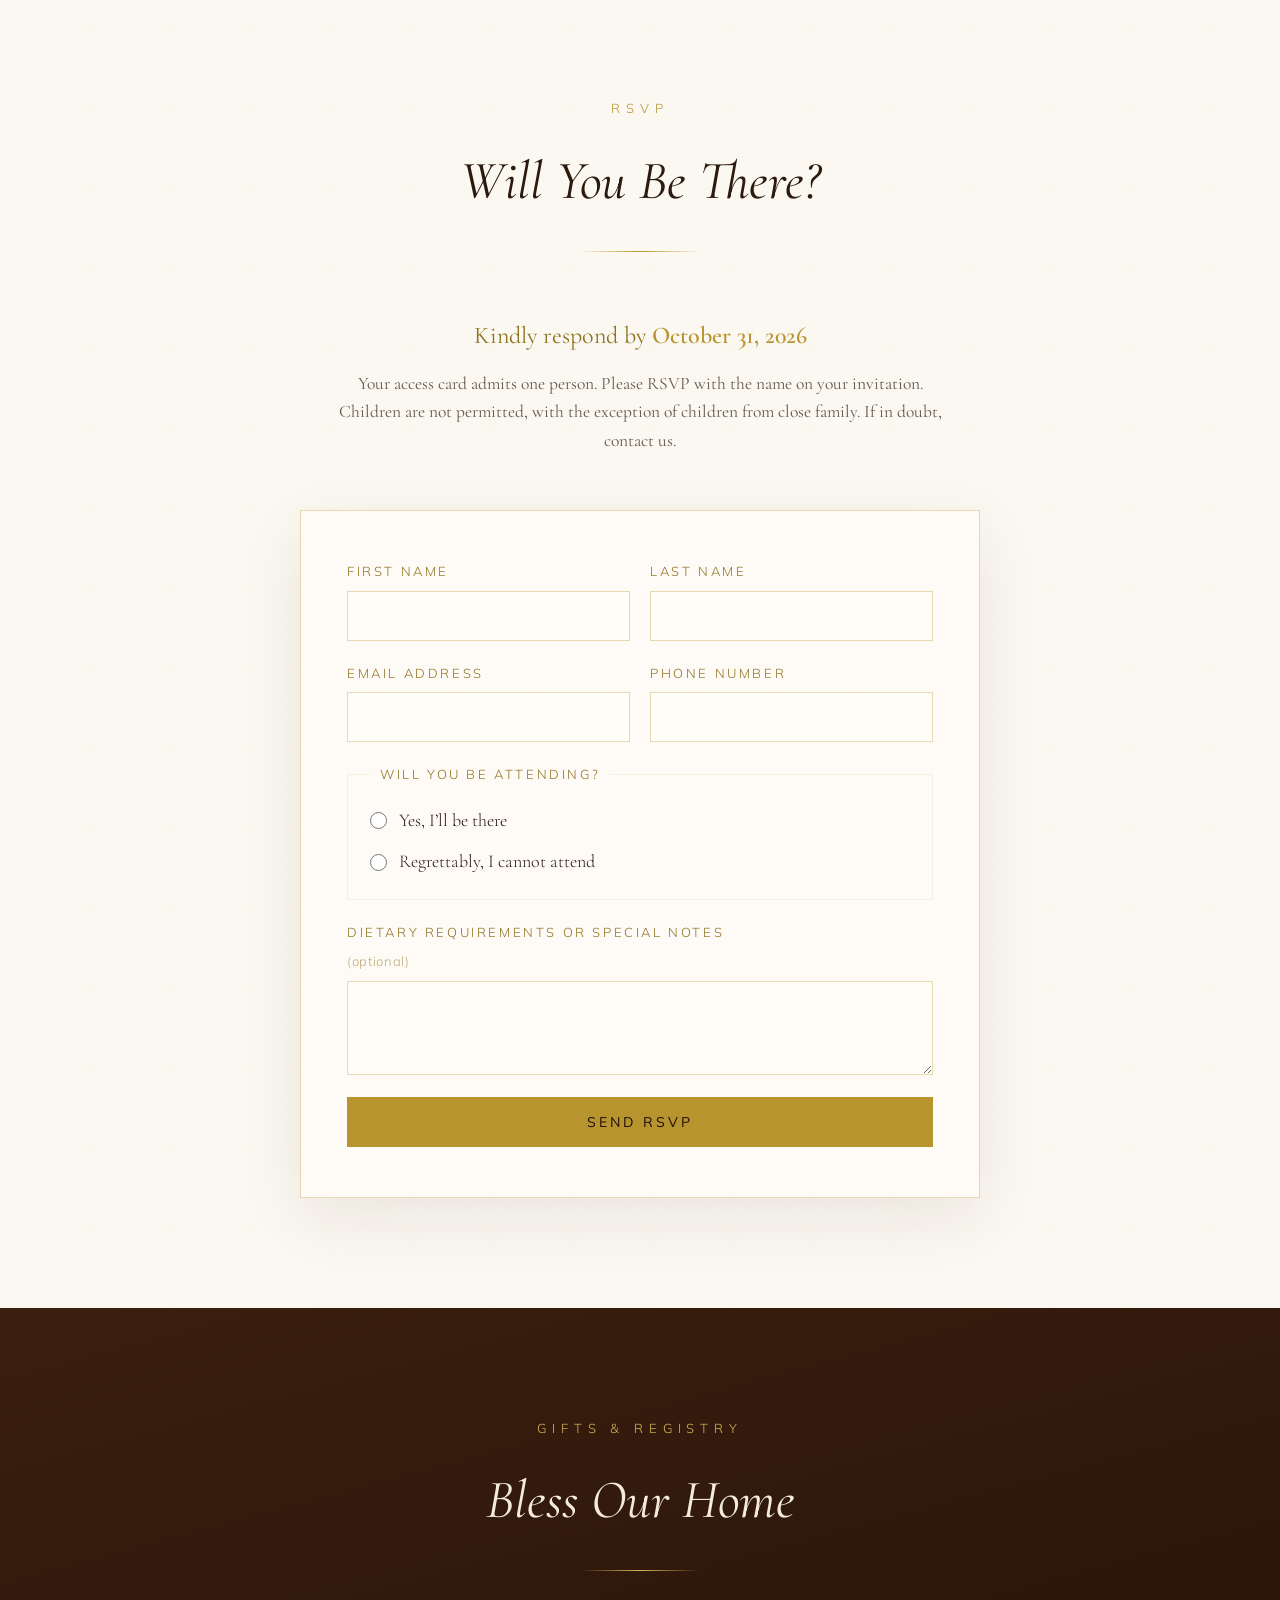
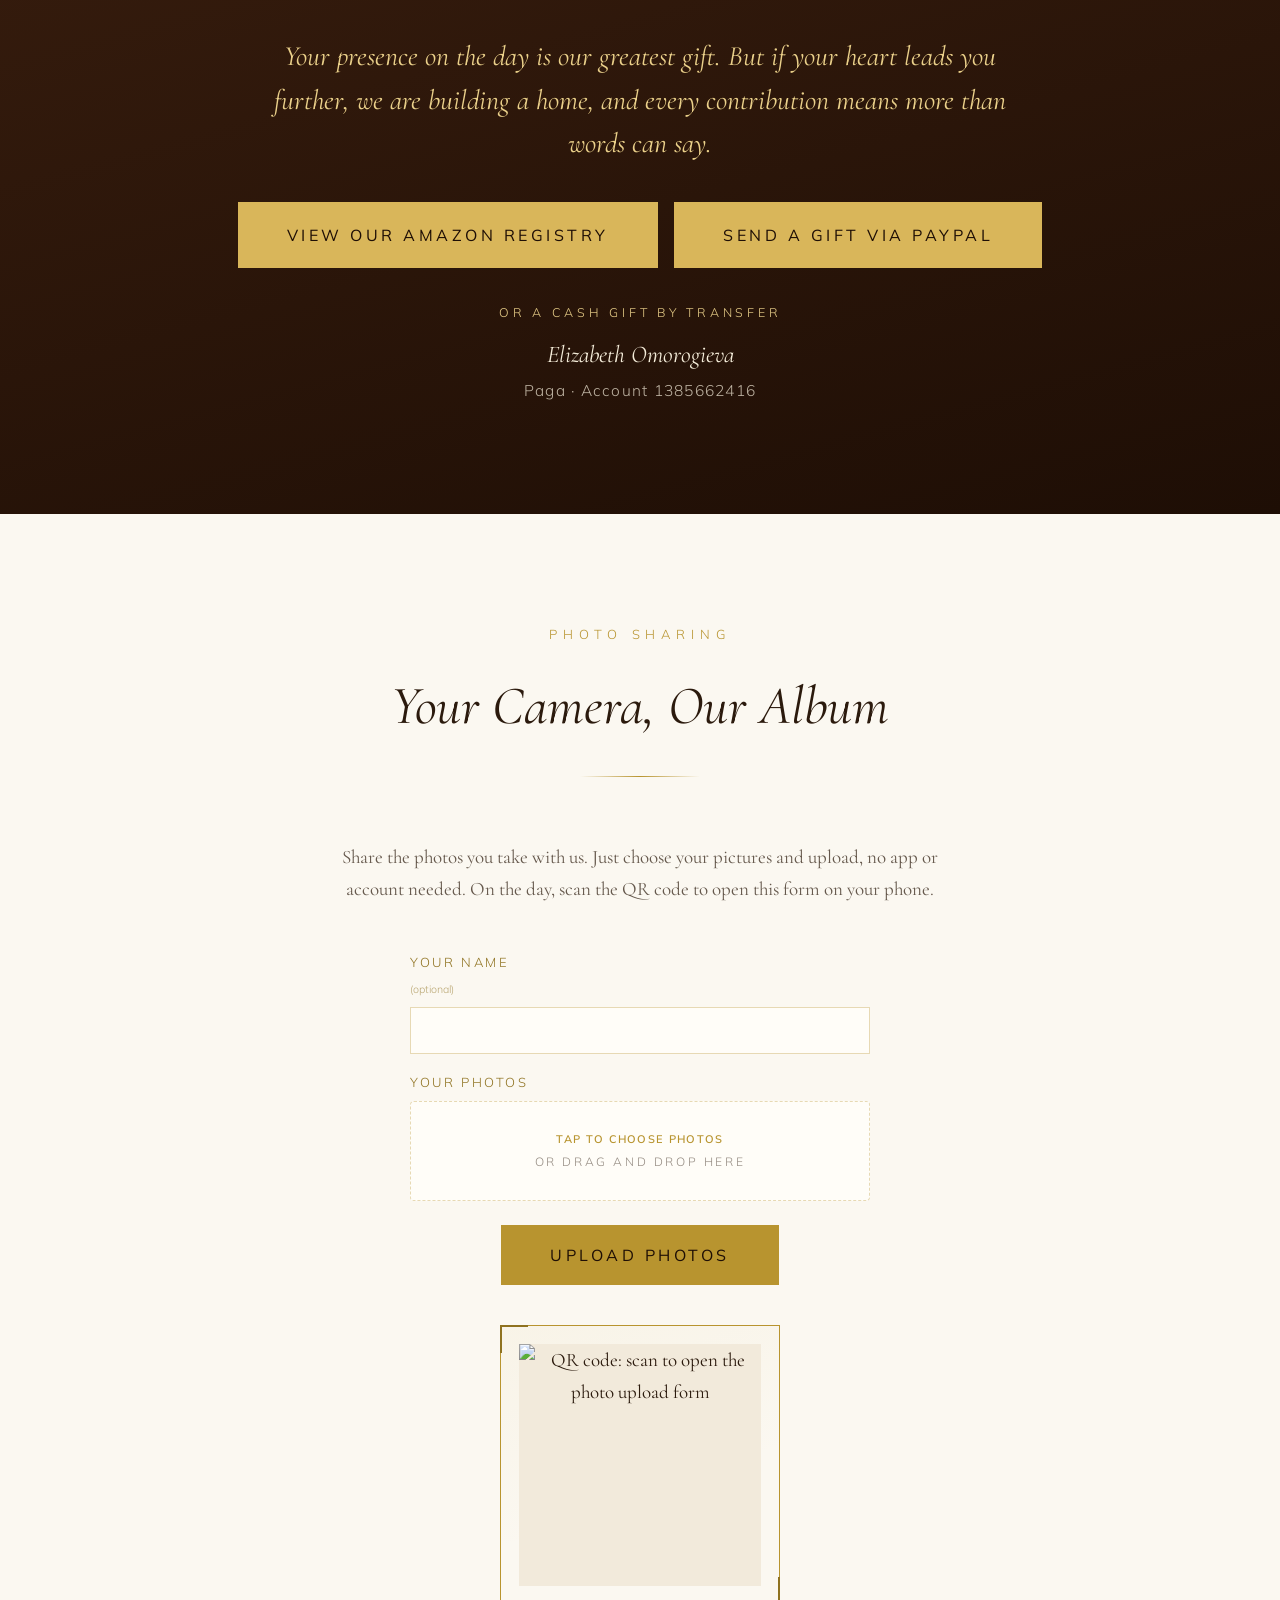
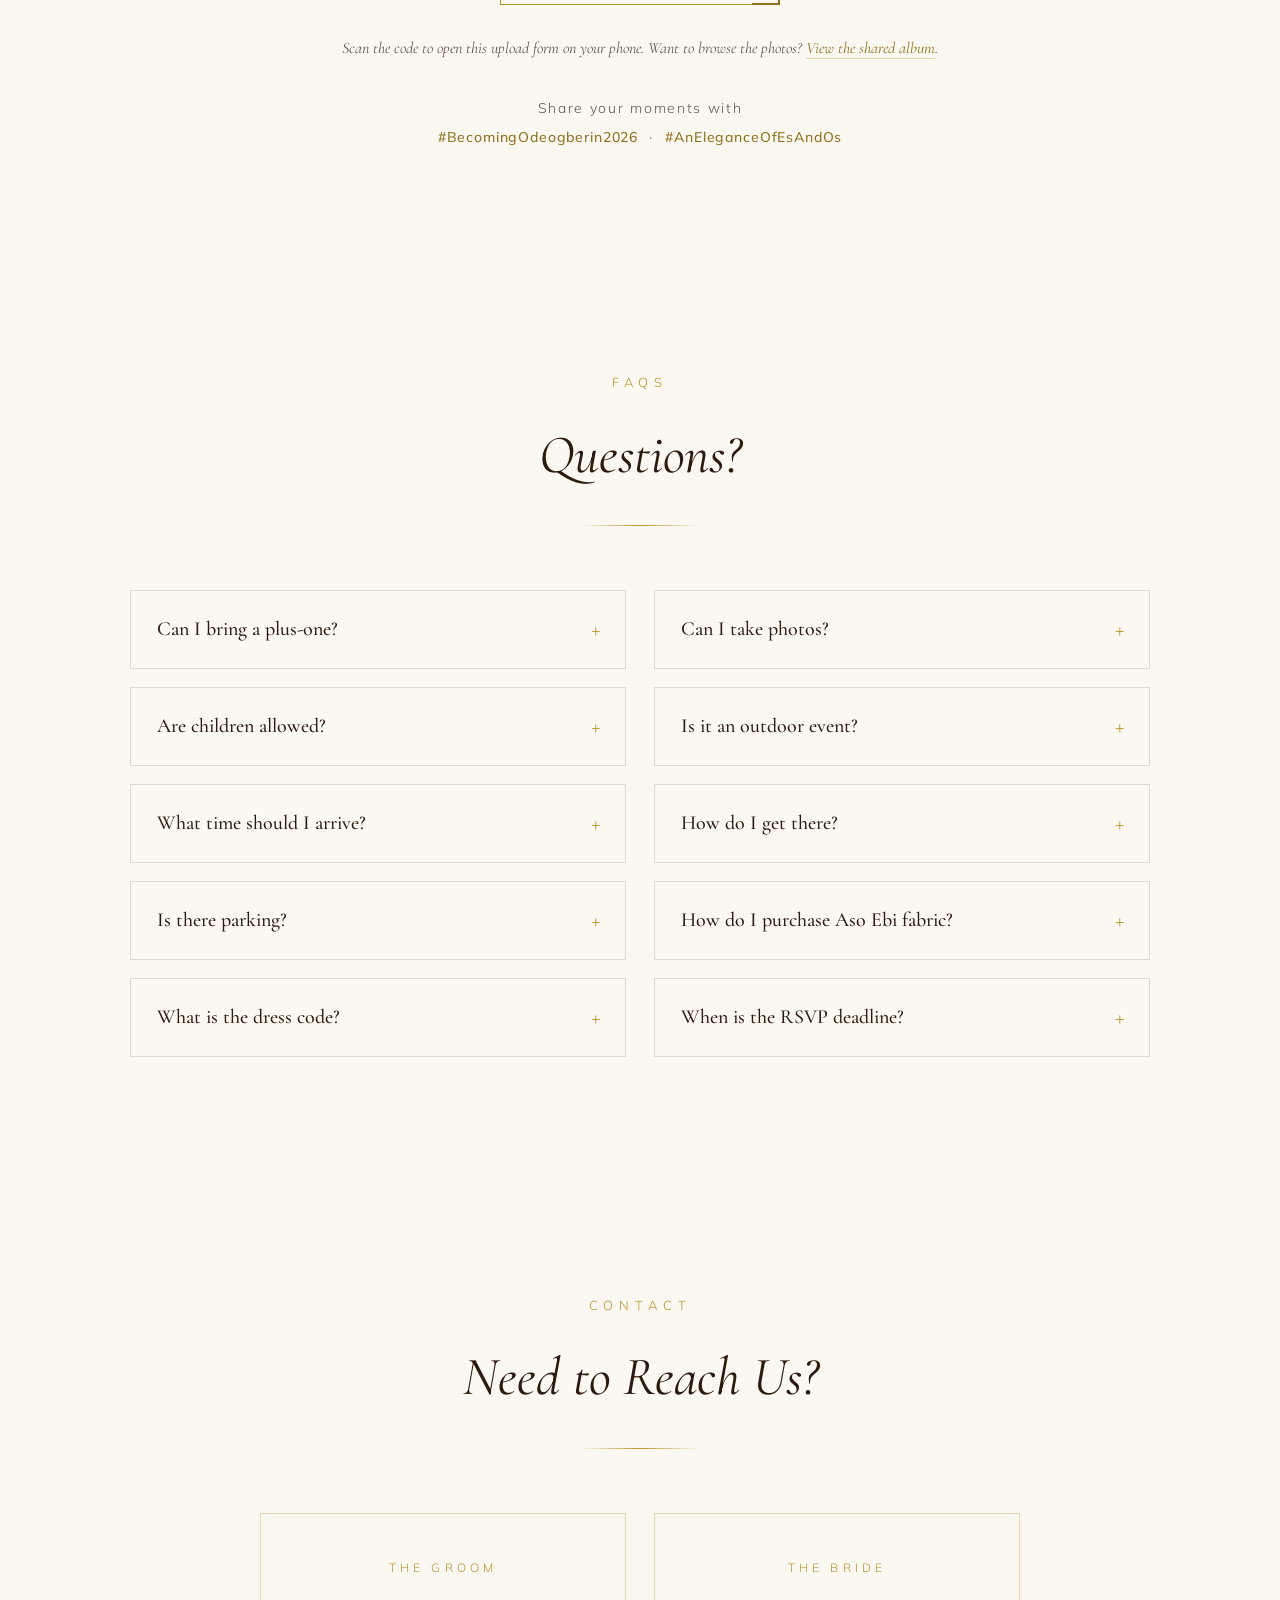
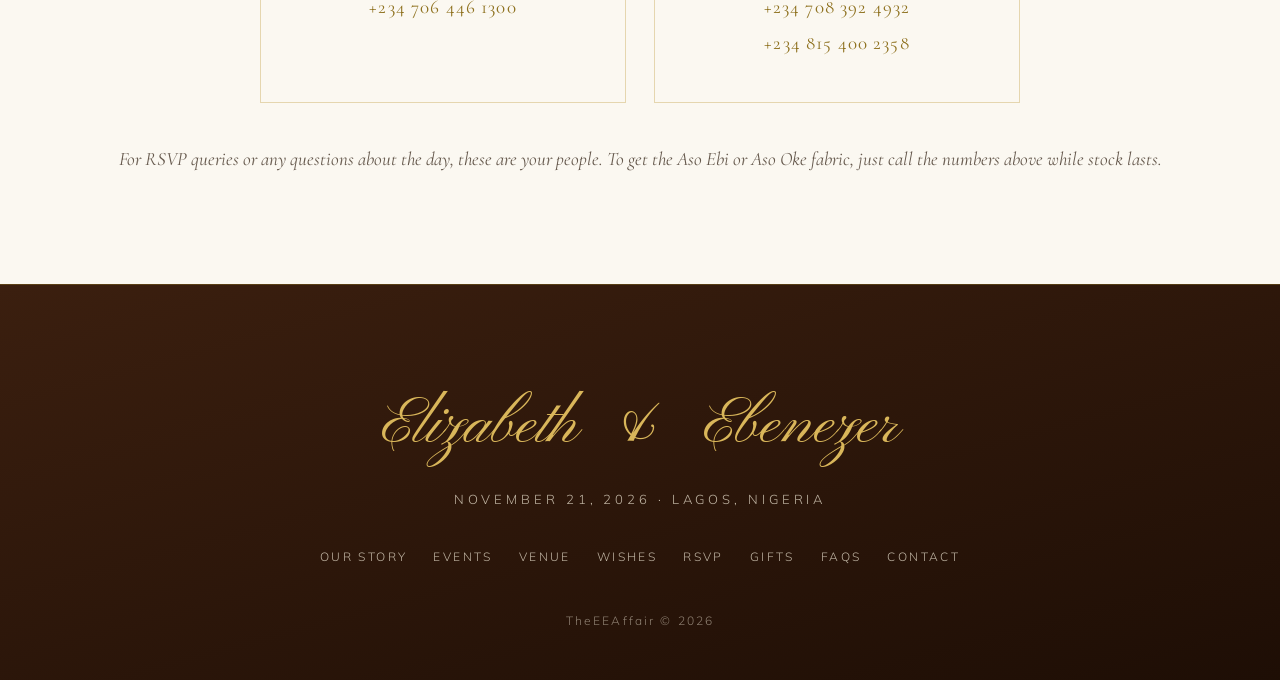
==== commit c2b549e1: "Keep original proposal photos in gallery alongside pre-wedding set Restore the 7 original proposal/e" ====
--- a/site/index.html
+++ b/site/index.html
@@ -200,10 +200,30 @@
         <figure class="gallery__item">
           <img src="images/prewedding/prewedding-20.jpg" alt="Elizabeth and Ebenezer, pre-wedding shoot" loading="lazy" />
         </figure>
+        <figure class="gallery__item">
+          <img src="images/img_4116.jpg" alt="Elizabeth and Ebenezer by candlelight" loading="lazy" />
+        </figure>
+        <figure class="gallery__item">
+          <img src="images/img_9273.jpg" alt="The newly engaged couple, the night she said yes" loading="lazy" />
+        </figure>
+        <figure class="gallery__item">
+          <img src="images/img_9255.jpg" alt="The ring, hands intertwined over the bouquet" loading="lazy" />
+        </figure>
+        <figure class="gallery__item">
+          <img src="images/img_9395.jpg" alt="Elizabeth with her bouquet, Ebenezer behind her" loading="lazy" />
+        </figure>
+        <figure class="gallery__item">
+          <img src="images/img_9289.jpg" alt="The engagement ring resting among flowers" loading="lazy" />
+        </figure>
+        <figure class="gallery__item">
+          <img src="images/img_9259.jpg" alt="A quiet embrace" loading="lazy" />
+        </figure>
+        <figure class="gallery__item">
+          <img src="images/img_9403.jpg" alt="Elizabeth with the proposal bouquet" loading="lazy" />
+        </figure>
       </div>
     </div>
     <div class="gallery__dots" id="galleryDots" aria-label="Jump to a photo"></div>
-    <p class="gallery__note" data-reveal>Pre-wedding photography by Pascal Imageries.</p>
   </section>
 
   <!-- ════════ 04 · THE CELEBRATIONS ════════ -->
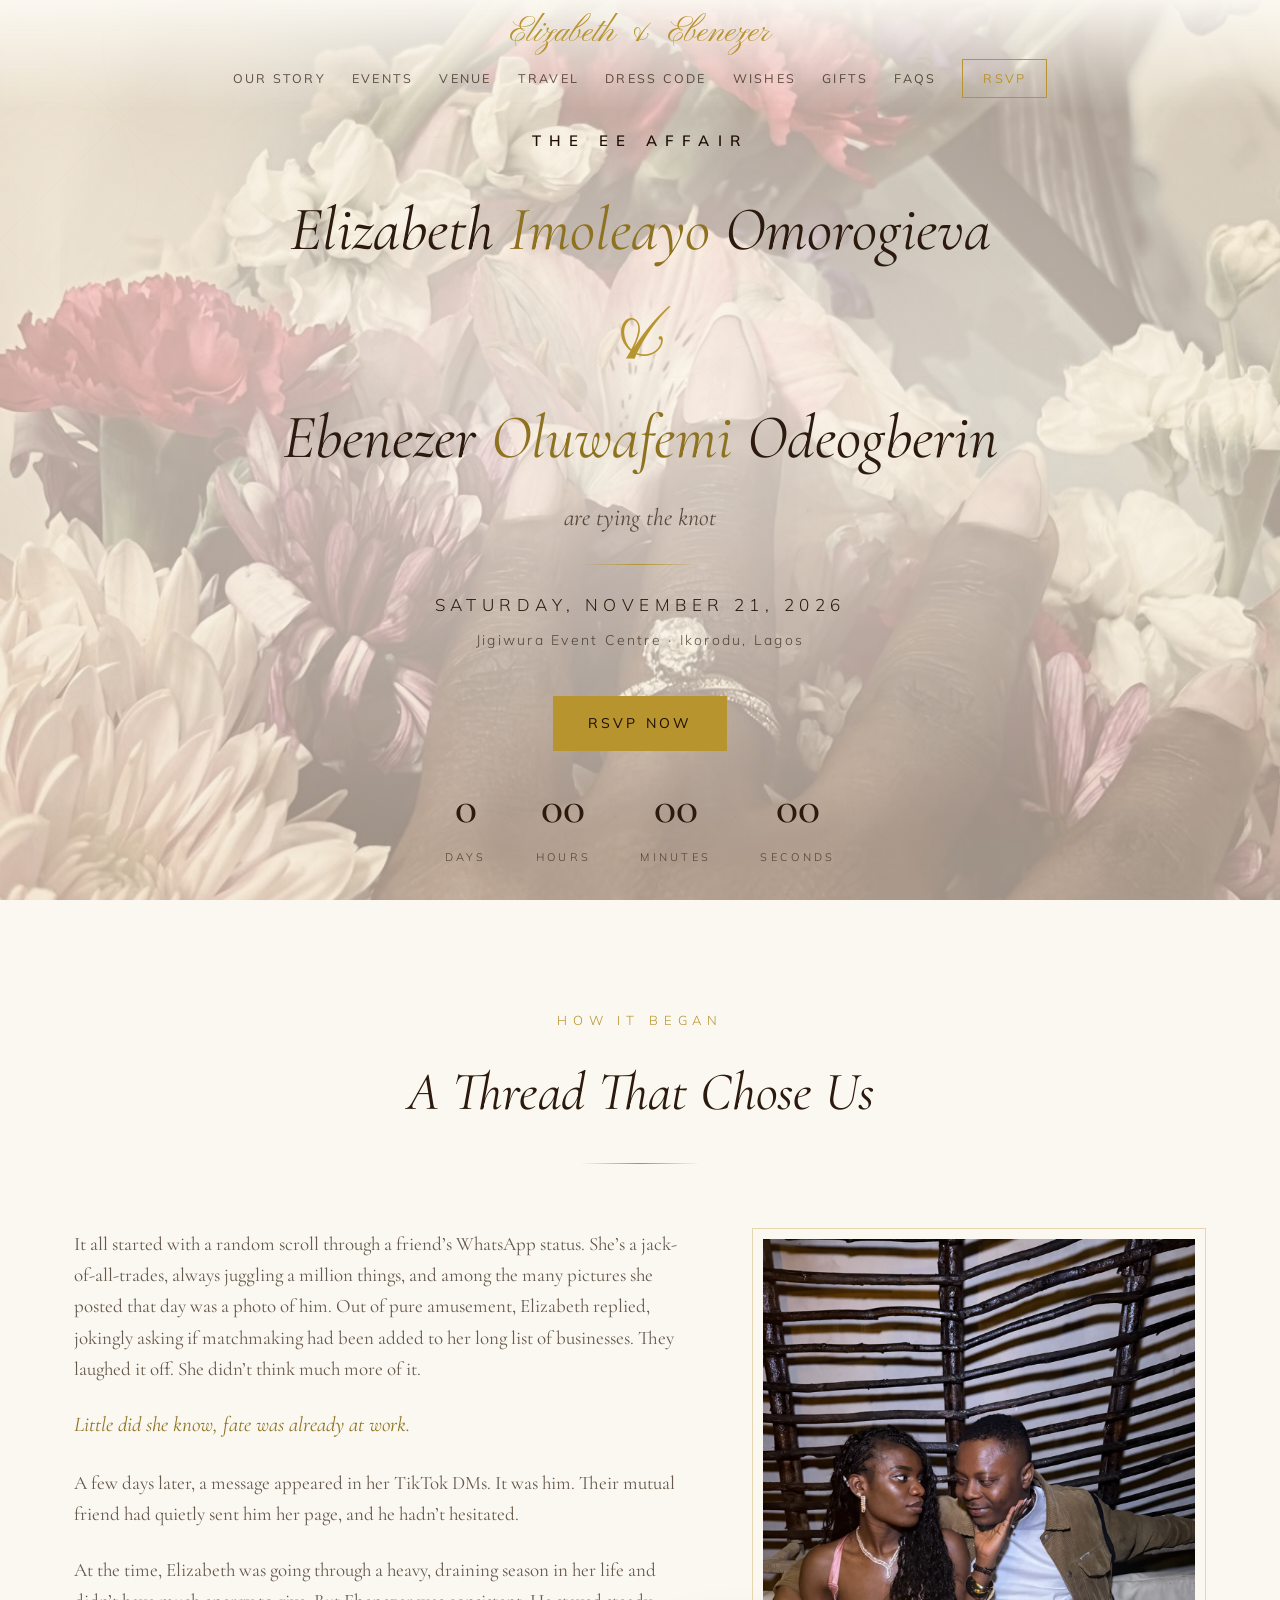
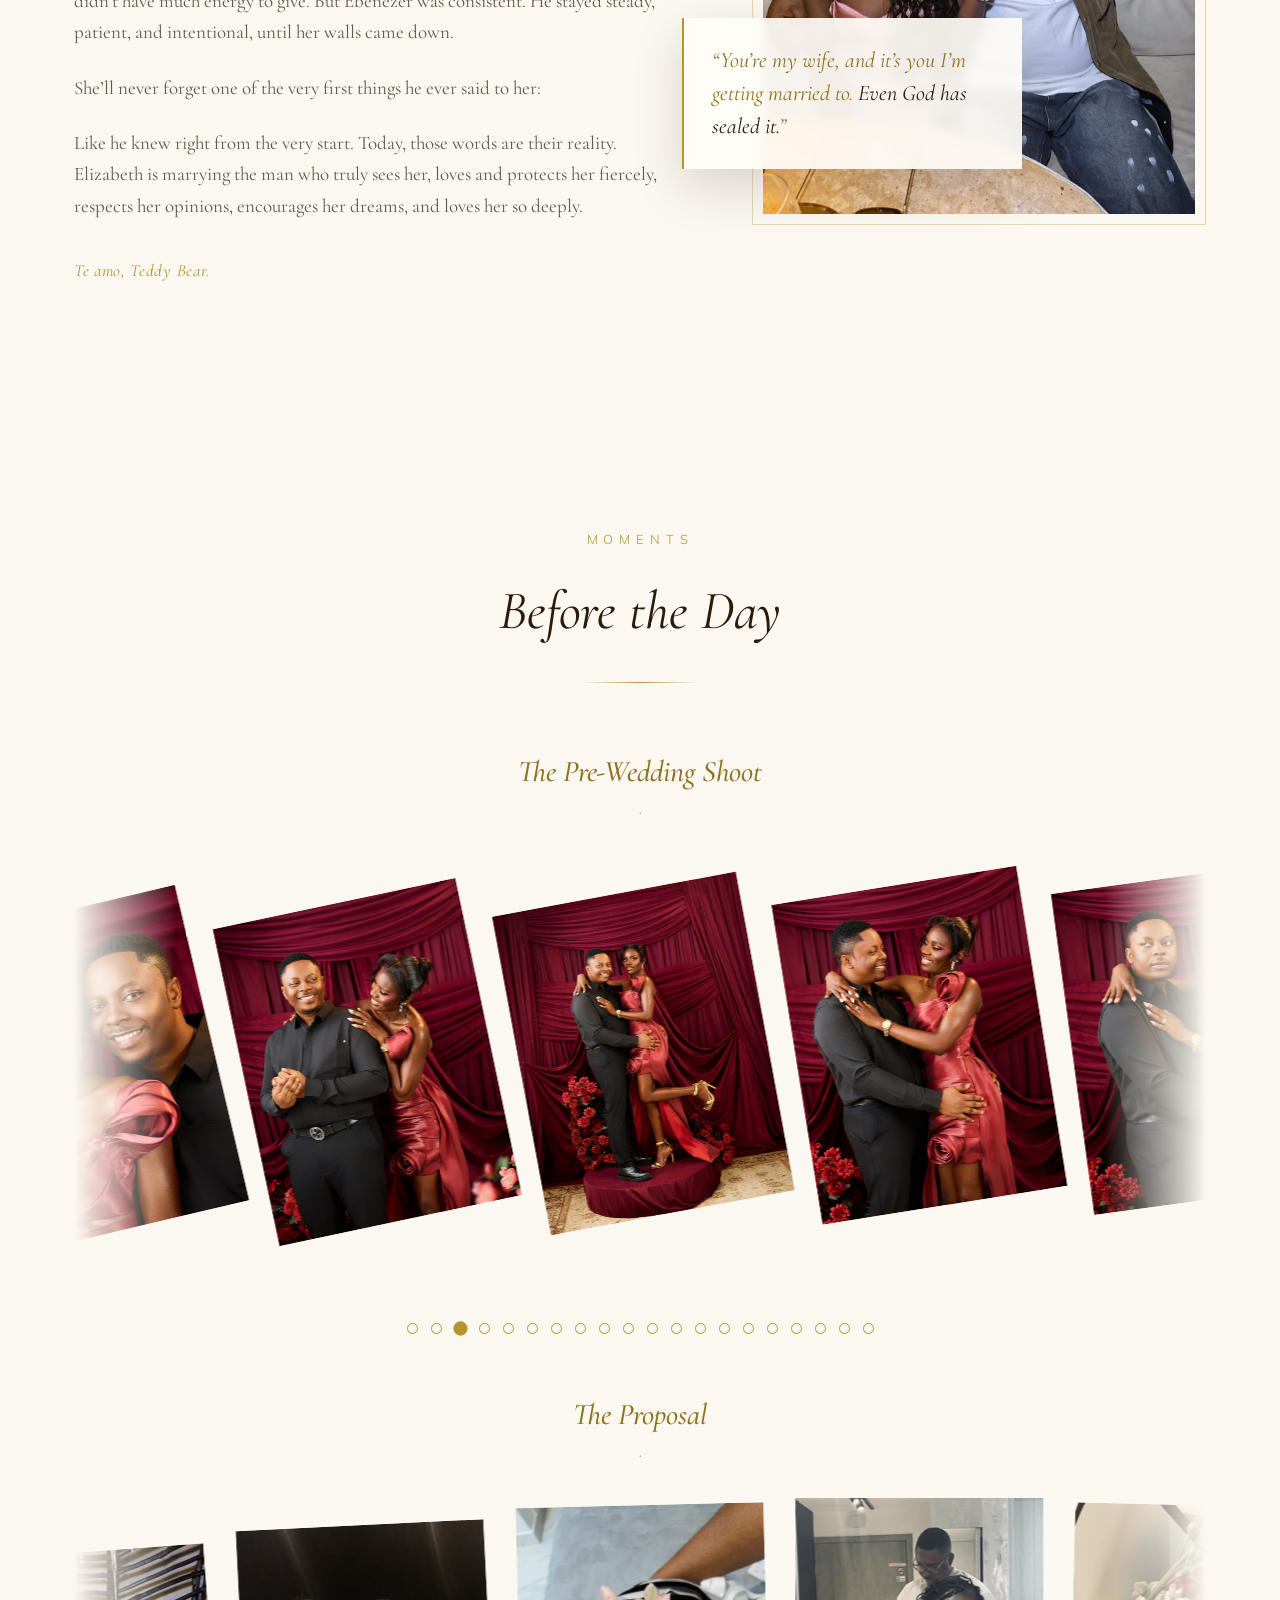
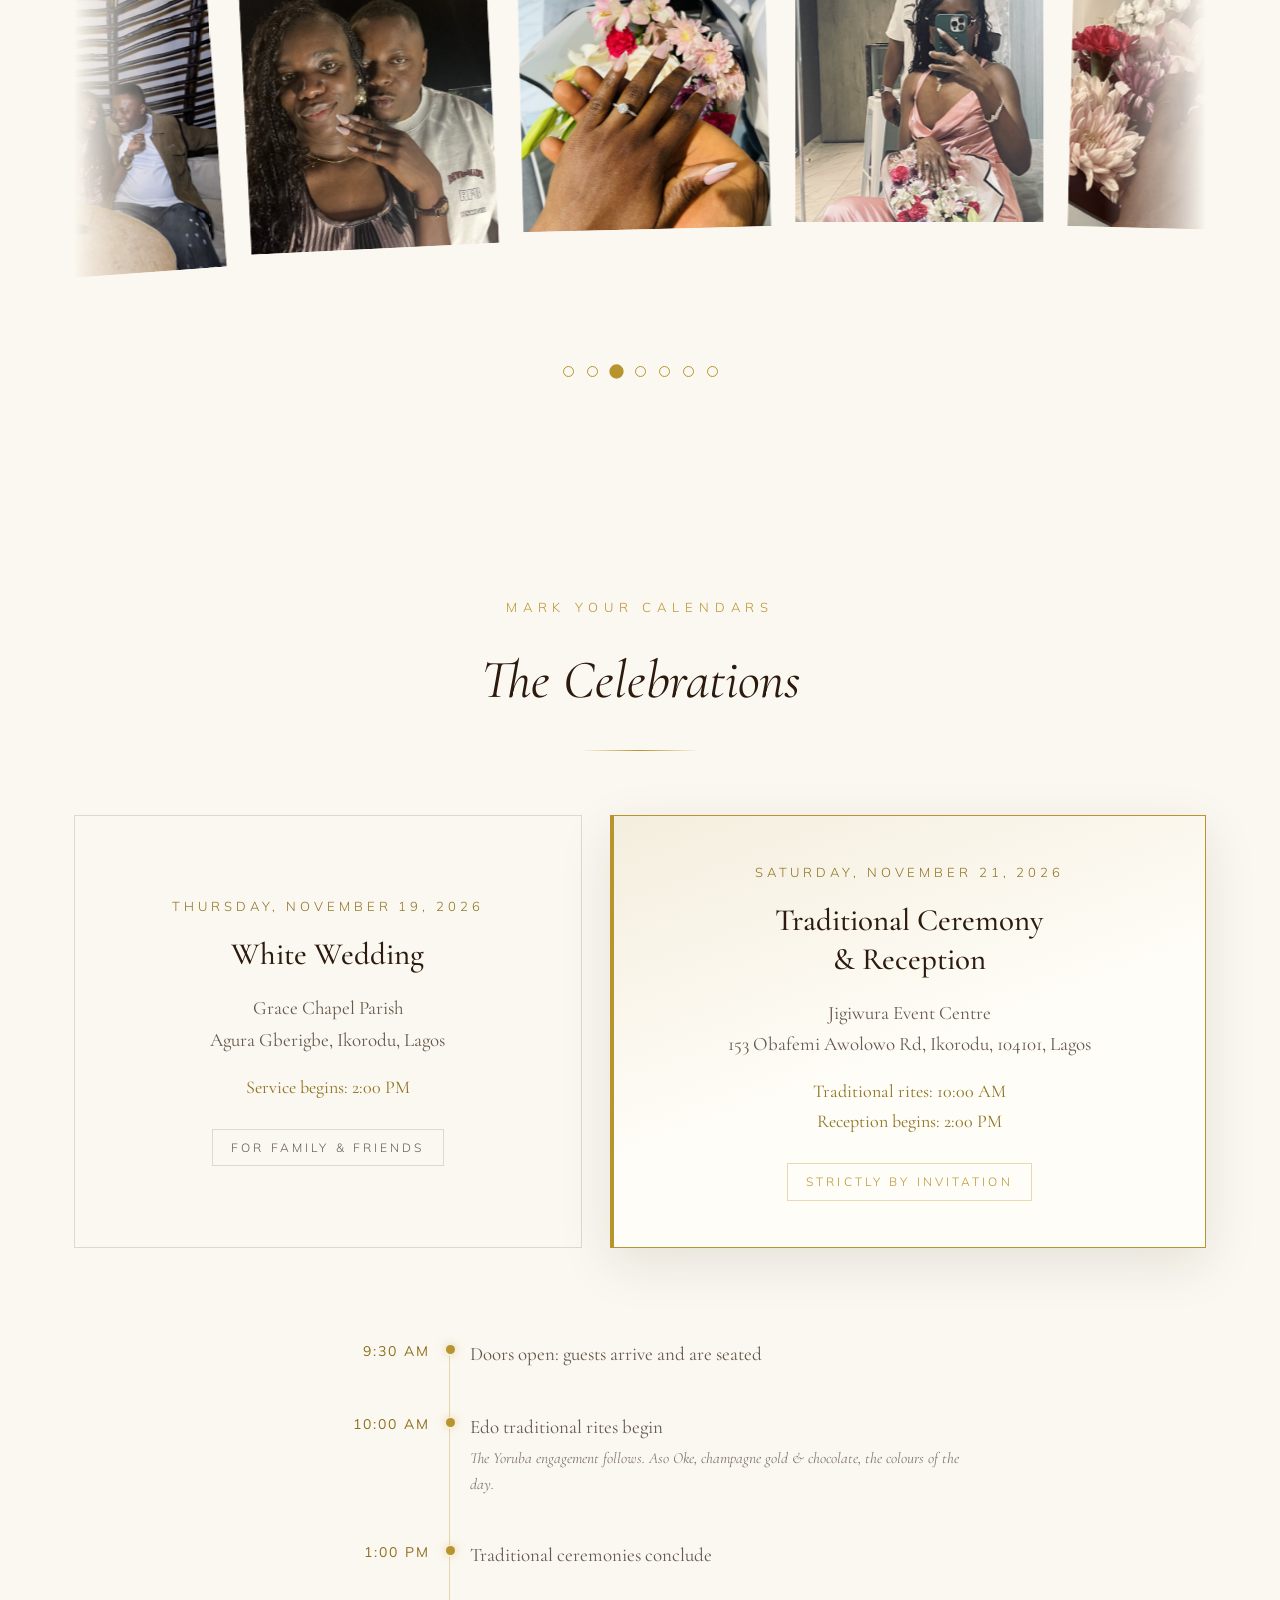
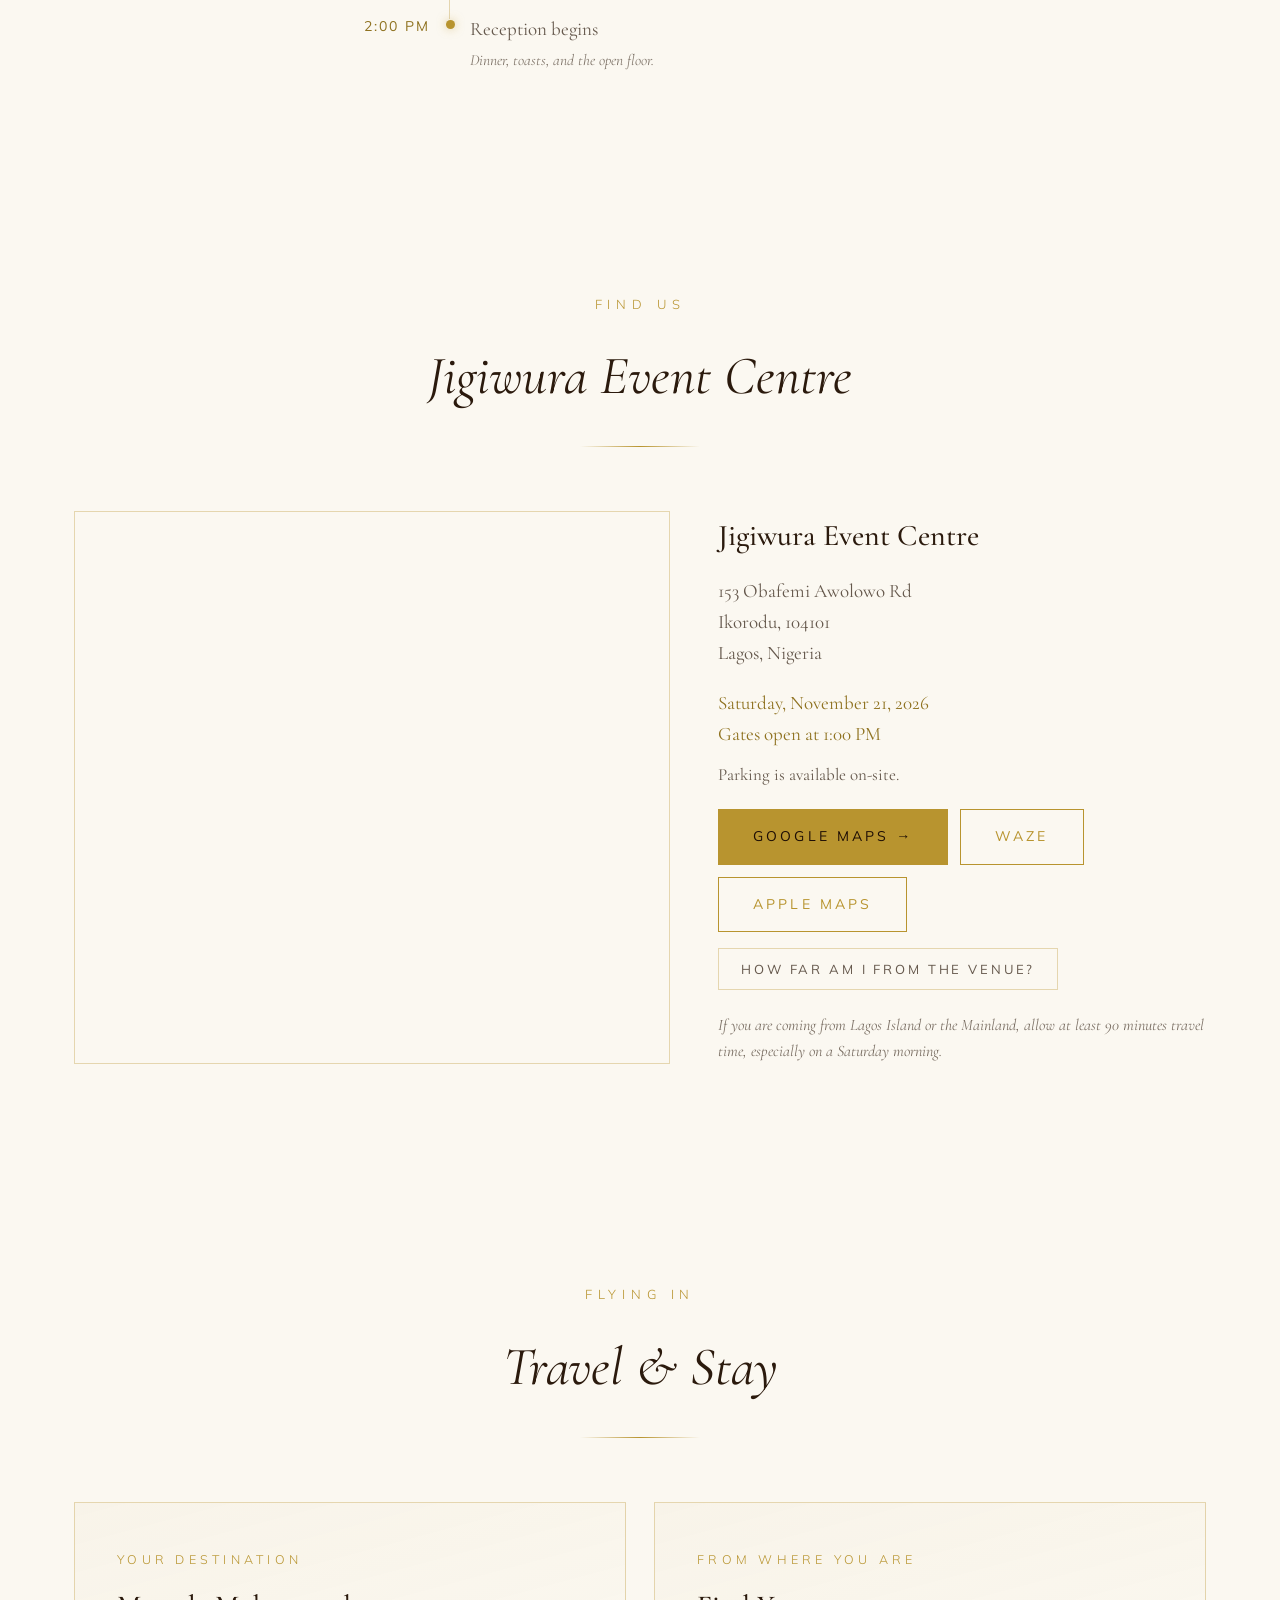
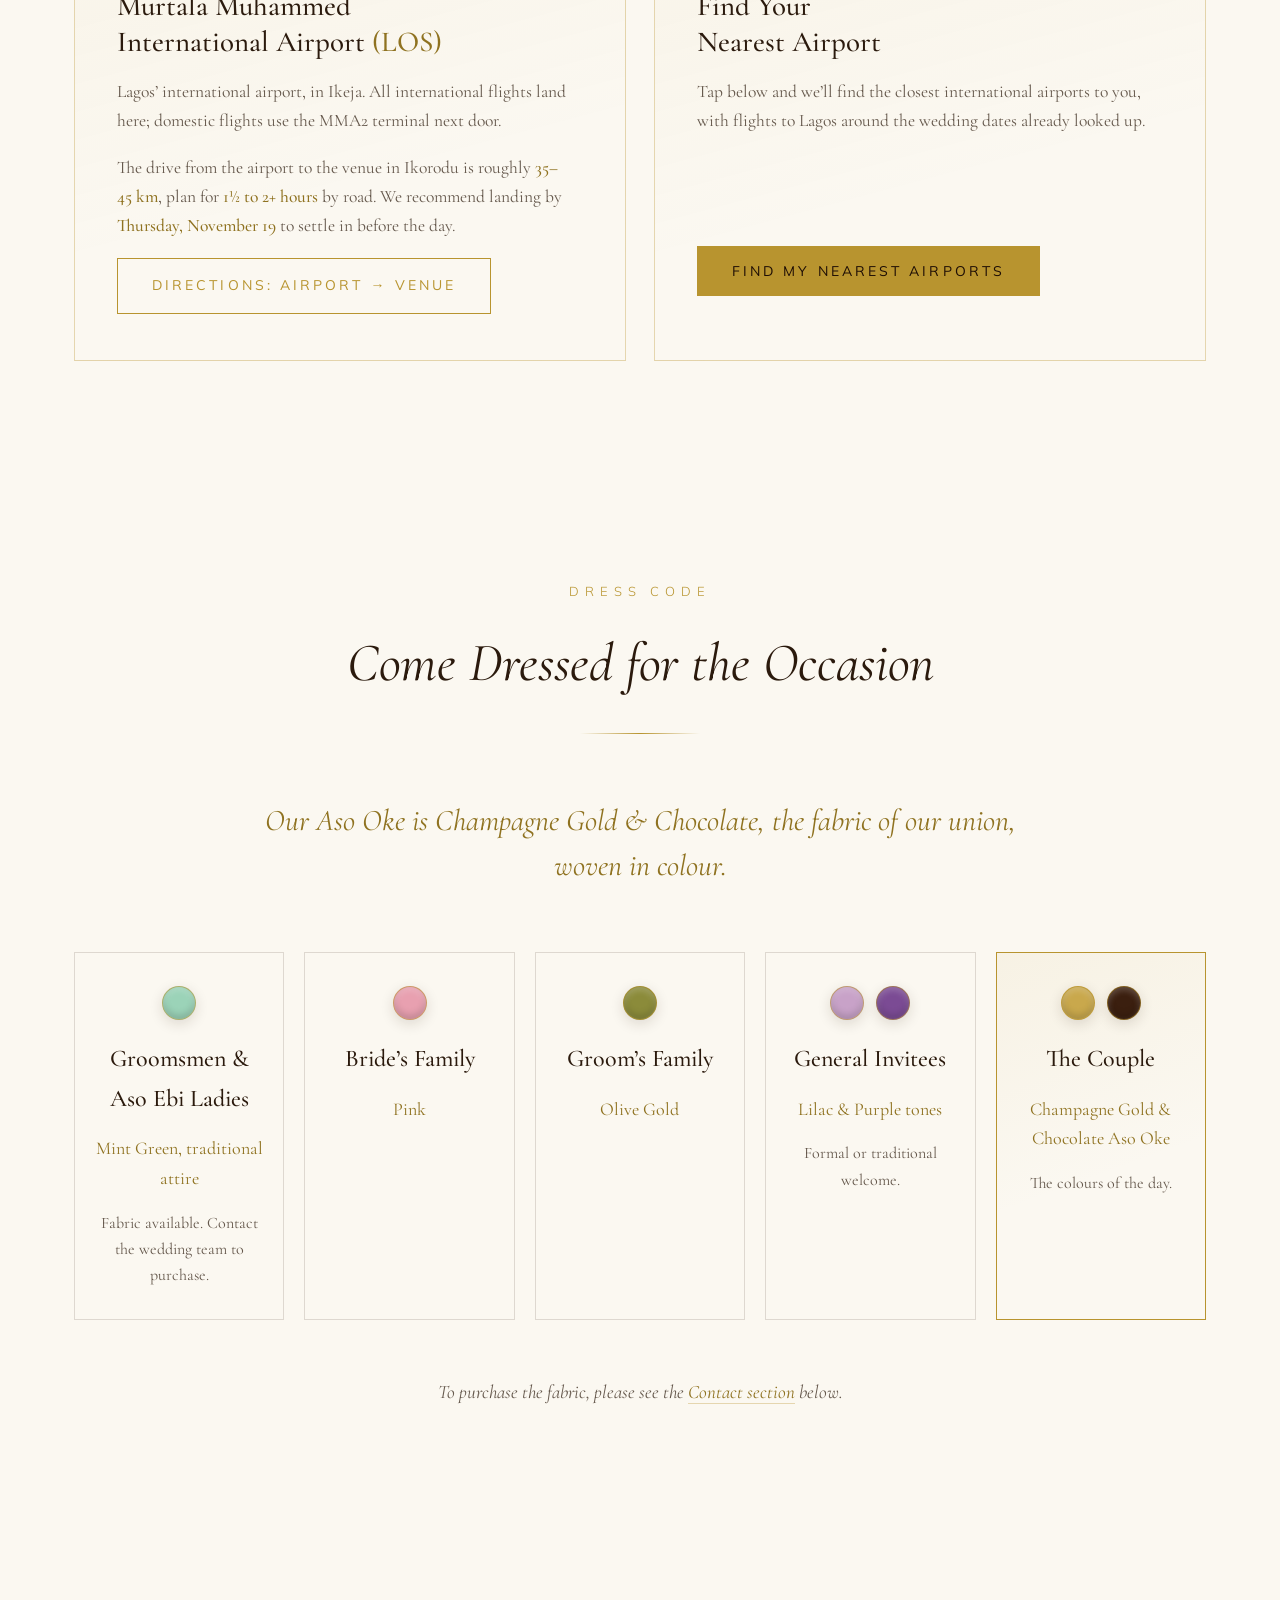
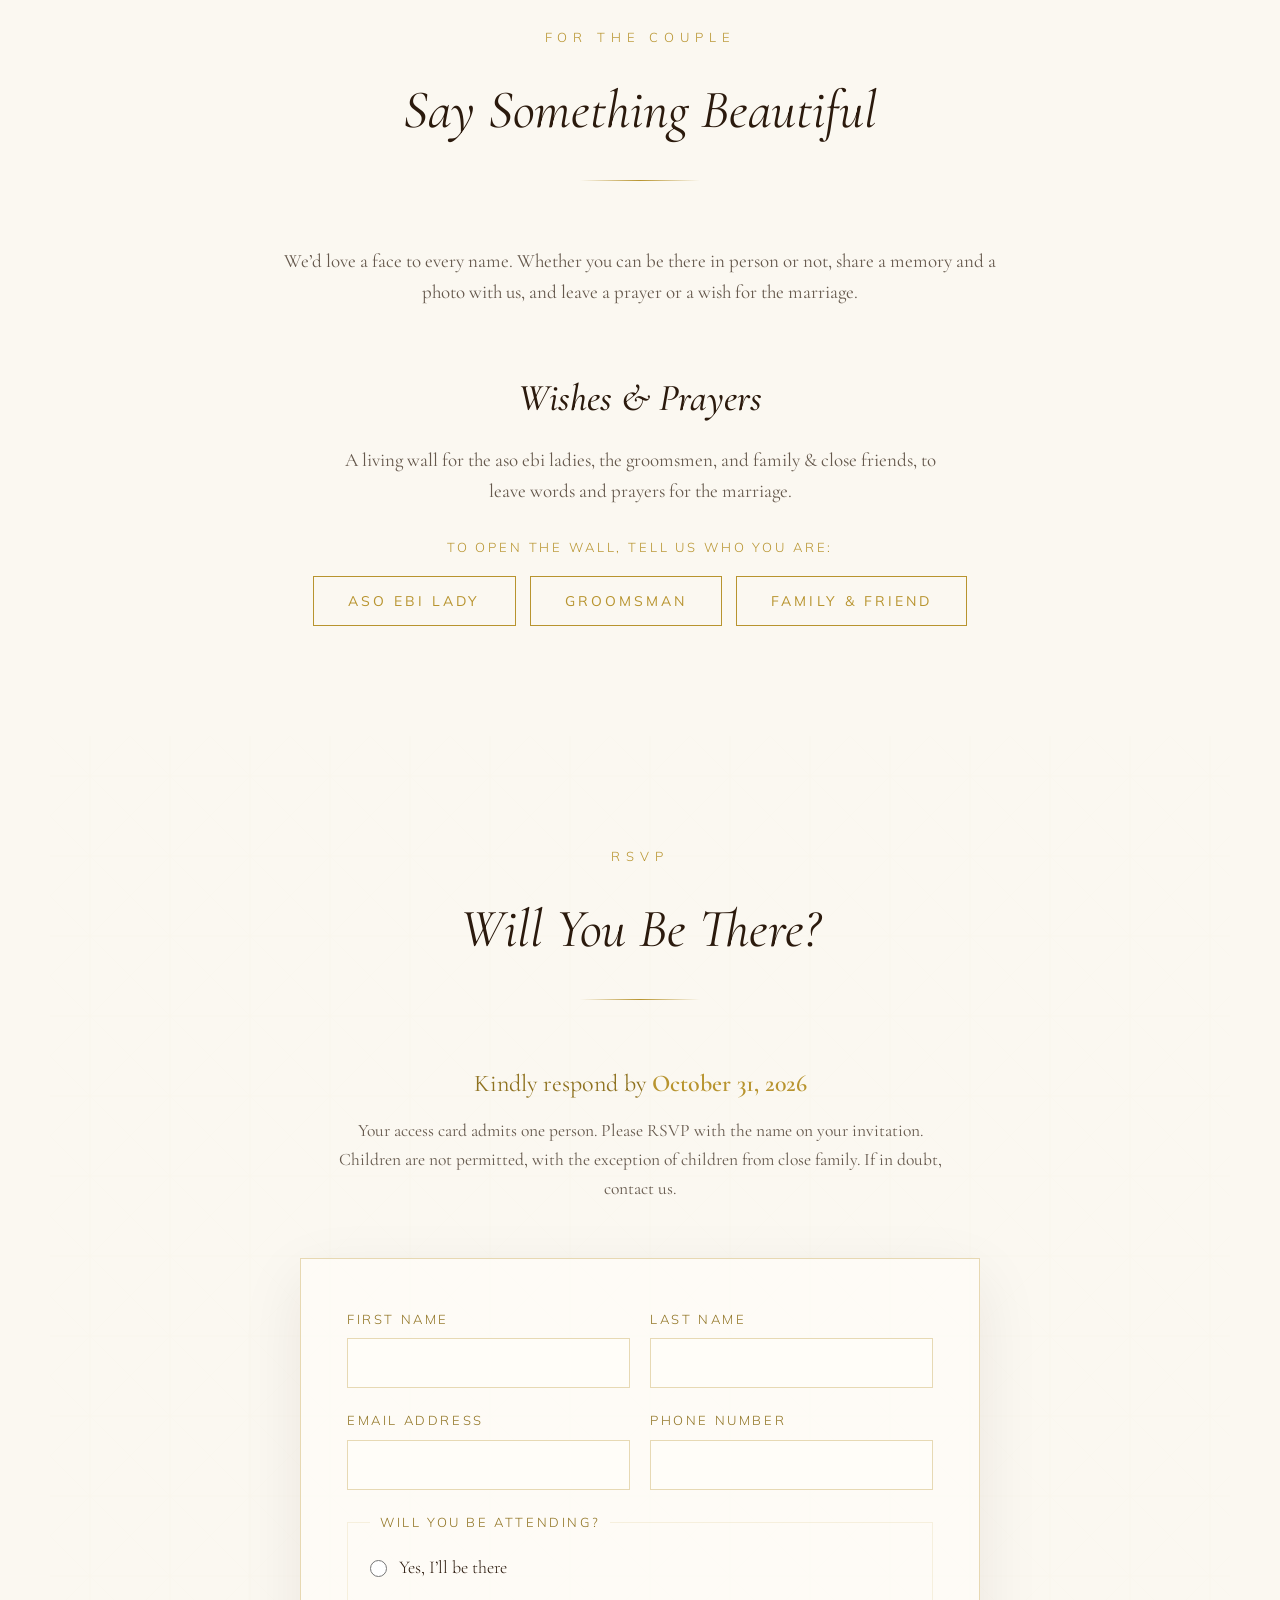
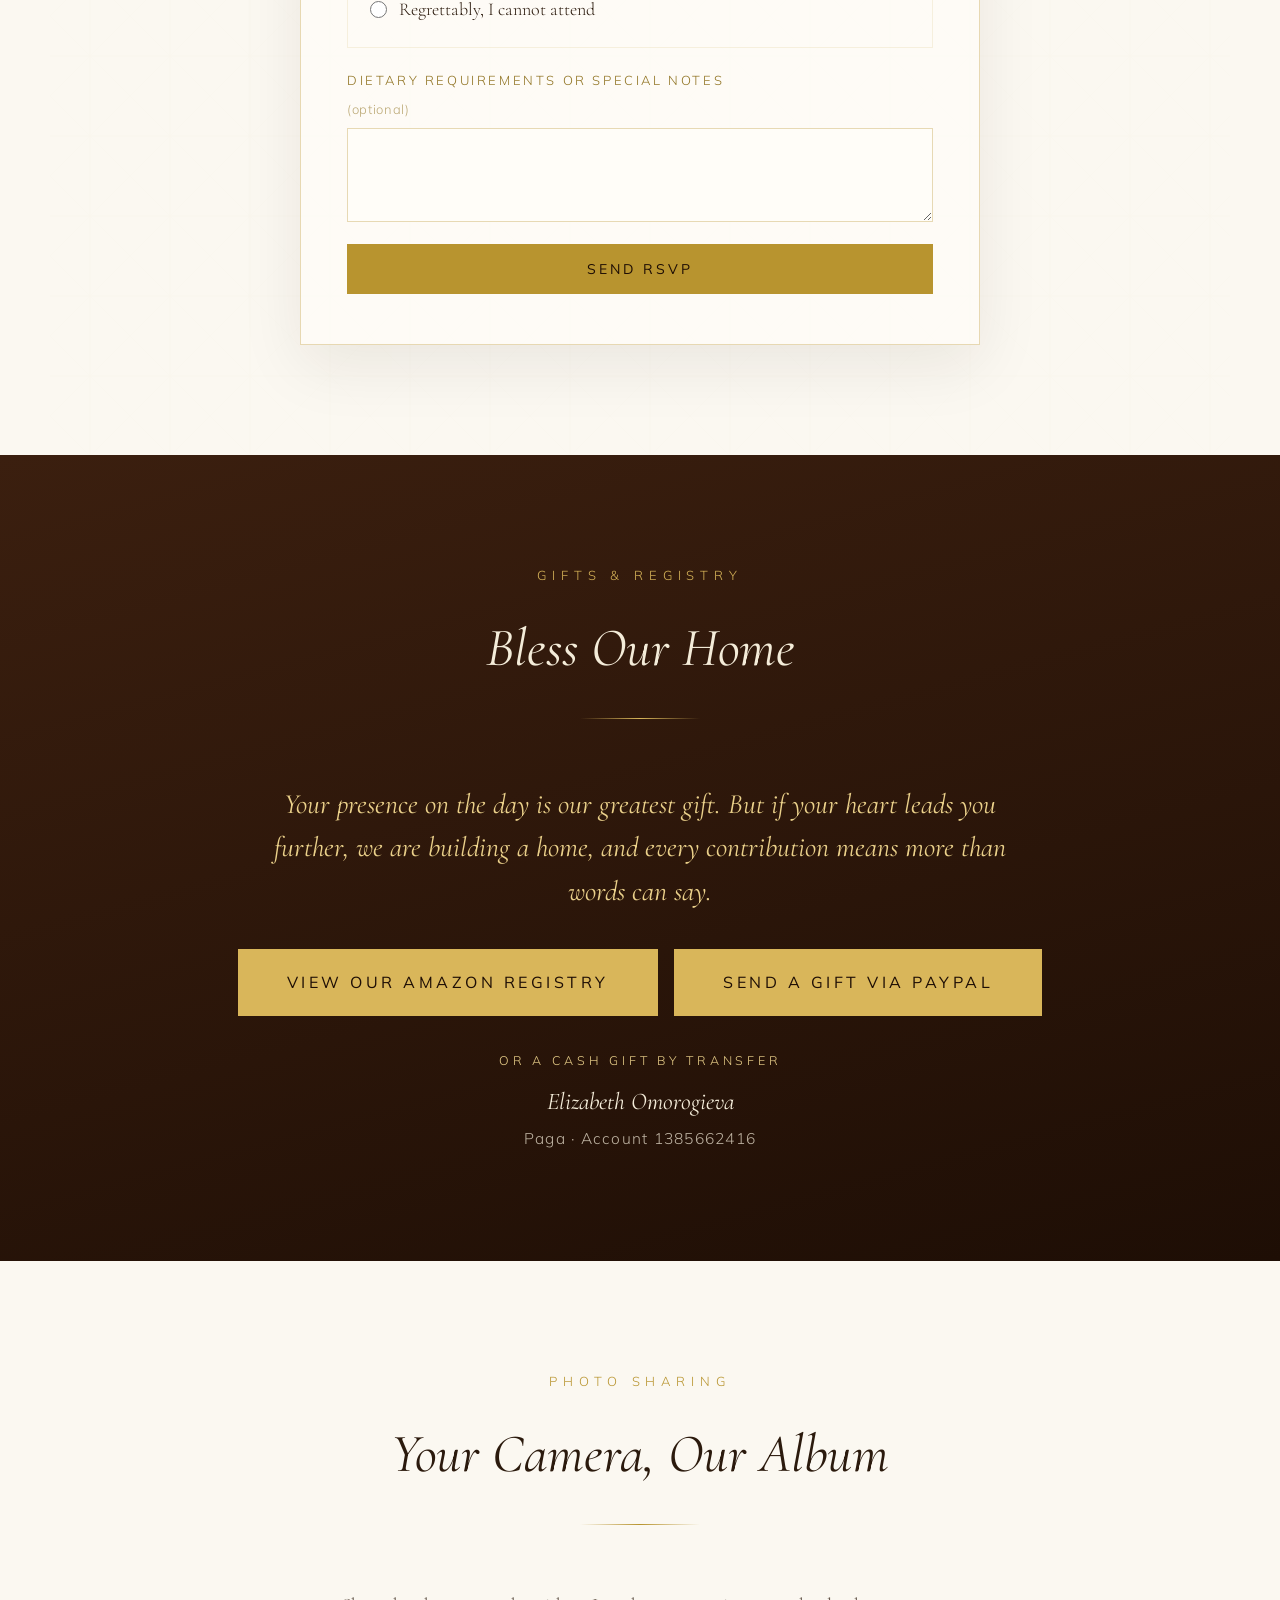
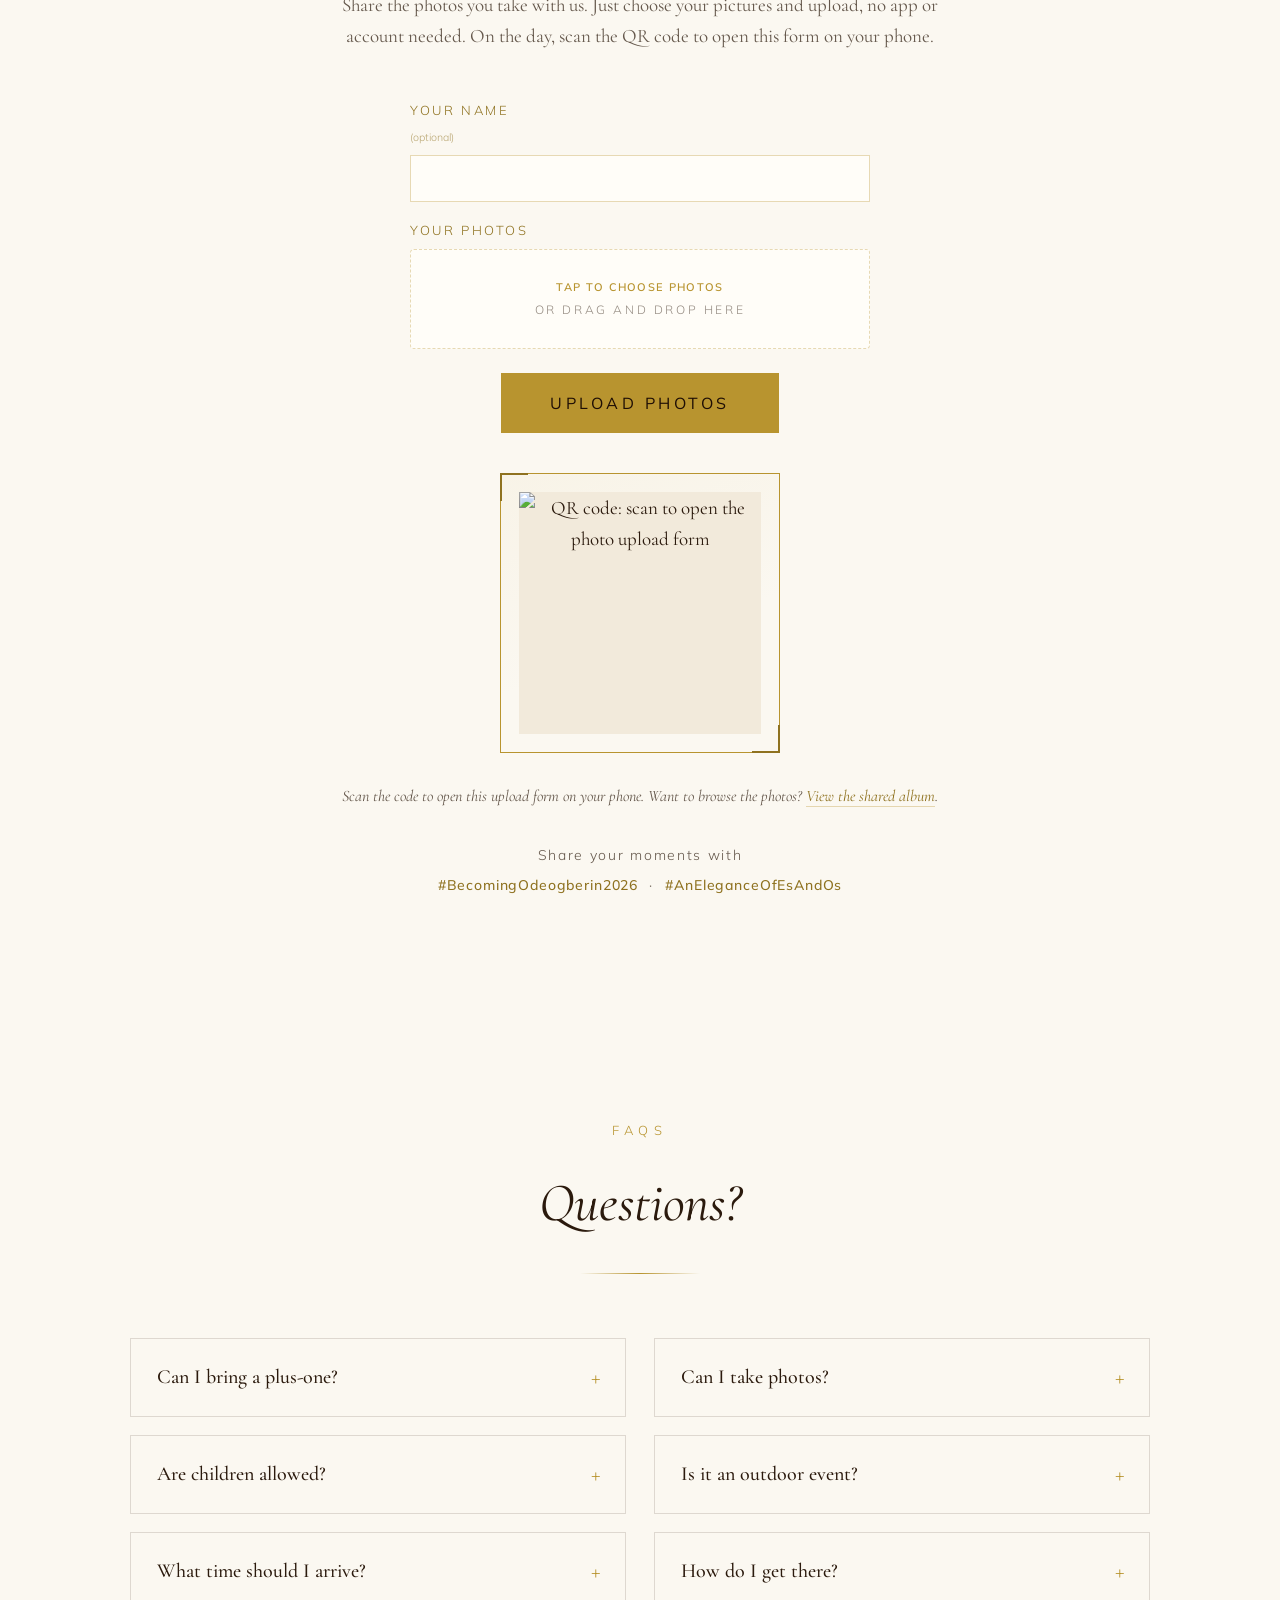
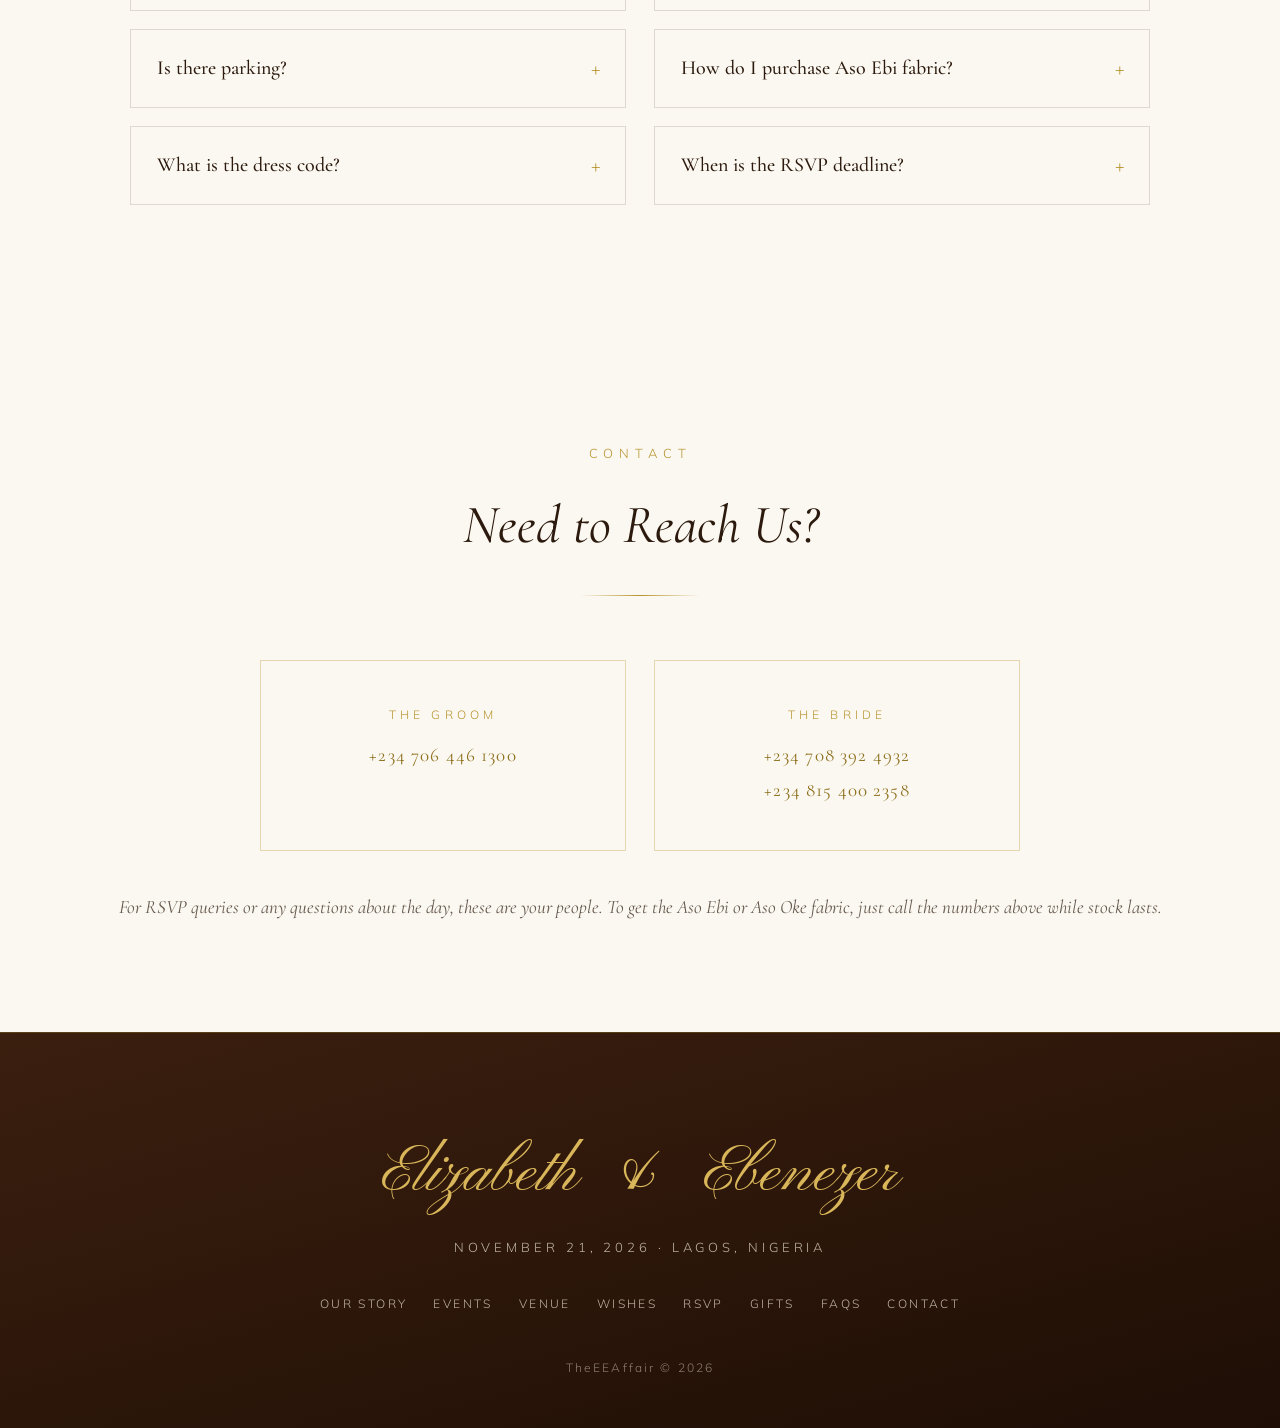
==== commit 8a8d36cd: "Split gallery into two labeled reels + add photo lightbox - Divide the gallery into "The Pre-Wedding" ====
--- a/site/index.html
+++ b/site/index.html
@@ -138,8 +138,9 @@
       <h2 class="section__title"><em>Before the Day</em></h2>
       <div class="gold-rule" data-rule></div>
     </div>
+    <h3 class="gallery__group-title" data-reveal>The Pre-Wedding Shoot</h3>
     <div class="gallery__marquee" data-reveal>
-      <div class="gallery__track" id="galleryTrack">
+      <div class="gallery__track">
         <figure class="gallery__item">
           <img src="images/prewedding/prewedding-01.jpg" alt="Elizabeth and Ebenezer, pre-wedding shoot" loading="lazy" />
         </figure>
@@ -200,6 +201,13 @@
         <figure class="gallery__item">
           <img src="images/prewedding/prewedding-20.jpg" alt="Elizabeth and Ebenezer, pre-wedding shoot" loading="lazy" />
         </figure>
+      </div>
+    </div>
+    <div class="gallery__dots" aria-label="Jump to a pre-wedding photo"></div>
+
+    <h3 class="gallery__group-title" data-reveal>The Proposal</h3>
+    <div class="gallery__marquee" data-reveal>
+      <div class="gallery__track">
         <figure class="gallery__item">
           <img src="images/img_4116.jpg" alt="Elizabeth and Ebenezer by candlelight" loading="lazy" />
         </figure>
@@ -223,7 +231,15 @@
         </figure>
       </div>
     </div>
-    <div class="gallery__dots" id="galleryDots" aria-label="Jump to a photo"></div>
+    <div class="gallery__dots" aria-label="Jump to a proposal photo"></div>
+
+    <!-- Lightbox: tap any photo to view it full-size -->
+    <div class="lightbox" id="lightbox" aria-hidden="true" role="dialog" aria-modal="true" aria-label="Photo viewer">
+      <button class="lightbox__close" id="lightboxClose" type="button" aria-label="Close photo">&times;</button>
+      <button class="lightbox__nav lightbox__nav--prev" id="lightboxPrev" type="button" aria-label="Previous photo">&#8249;</button>
+      <img class="lightbox__img" id="lightboxImg" src="" alt="" />
+      <button class="lightbox__nav lightbox__nav--next" id="lightboxNext" type="button" aria-label="Next photo">&#8250;</button>
+    </div>
   </section>
 
   <!-- ════════ 04 · THE CELEBRATIONS ════════ -->
--- a/site/css/styles.css
+++ b/site/css/styles.css
@@ -872,6 +872,90 @@
 }
 .gallery__dot:hover { background: var(--gold-pale); }
 .gallery__dot.is-active { background: var(--gold); transform: scale(1.3); }
+
+/* Group labels (Pre-Wedding Shoot / Proposal) */
+.gallery__group-title {
+  text-align: center;
+  font-family: var(--serif);
+  font-style: italic;
+  font-weight: 500;
+  font-size: clamp(22px, 3vw, 30px);
+  color: var(--gold-light);
+  margin: 56px 0 30px;
+}
+.gallery__group-title::after {
+  content: "◆";
+  display: block;
+  font-style: normal;
+  font-size: 9px;
+  color: var(--gold);
+  margin-top: 10px;
+  opacity: 0.8;
+}
+.gallery__item img { cursor: zoom-in; }
+
+/* Lightbox */
+.lightbox {
+  position: fixed;
+  inset: 0;
+  z-index: 2000;
+  display: flex;
+  align-items: center;
+  justify-content: center;
+  padding: clamp(16px, 4vw, 48px);
+  background: rgba(20, 10, 4, 0);
+  opacity: 0;
+  visibility: hidden;
+  transition: opacity 0.35s ease, background 0.35s ease, visibility 0s linear 0.35s;
+}
+.lightbox.open {
+  opacity: 1;
+  visibility: visible;
+  background: rgba(20, 10, 4, 0.93);
+  transition: opacity 0.35s ease, background 0.35s ease;
+}
+.lightbox__img {
+  max-width: min(92vw, 860px);
+  max-height: 86vh;
+  object-fit: contain;
+  border: 1px solid rgba(201, 168, 76, 0.35);
+  box-shadow: 0 40px 90px rgba(0, 0, 0, 0.6);
+  transform: scale(0.9);
+  opacity: 0;
+  transition: transform 0.42s cubic-bezier(0.16, 1, 0.3, 1), opacity 0.42s ease;
+}
+.lightbox.open .lightbox__img { transform: scale(1); opacity: 1; }
+.lightbox__close,
+.lightbox__nav {
+  position: absolute;
+  background: transparent;
+  border: none;
+  color: var(--gold-bright);
+  cursor: pointer;
+  line-height: 1;
+  transition: color 0.2s ease, transform 0.2s ease;
+  z-index: 2;
+}
+.lightbox__close {
+  top: clamp(14px, 3vw, 28px);
+  right: clamp(16px, 3vw, 32px);
+  font-size: 40px;
+}
+.lightbox__nav {
+  top: 50%;
+  transform: translateY(-50%);
+  font-size: clamp(44px, 7vw, 72px);
+  padding: 8px 14px;
+}
+.lightbox__nav--prev { left: clamp(4px, 2vw, 24px); }
+.lightbox__nav--next { right: clamp(4px, 2vw, 24px); }
+.lightbox__close:hover { color: #fff; transform: scale(1.1); }
+.lightbox__nav:hover { color: #fff; }
+.lightbox__nav--prev:hover { transform: translateY(-50%) translateX(-3px); }
+.lightbox__nav--next:hover { transform: translateY(-50%) translateX(3px); }
+@media (max-width: 560px) {
+  .lightbox__nav { font-size: 40px; }
+}
 .gallery__placeholder {
   display: flex;
   flex-direction: column;
